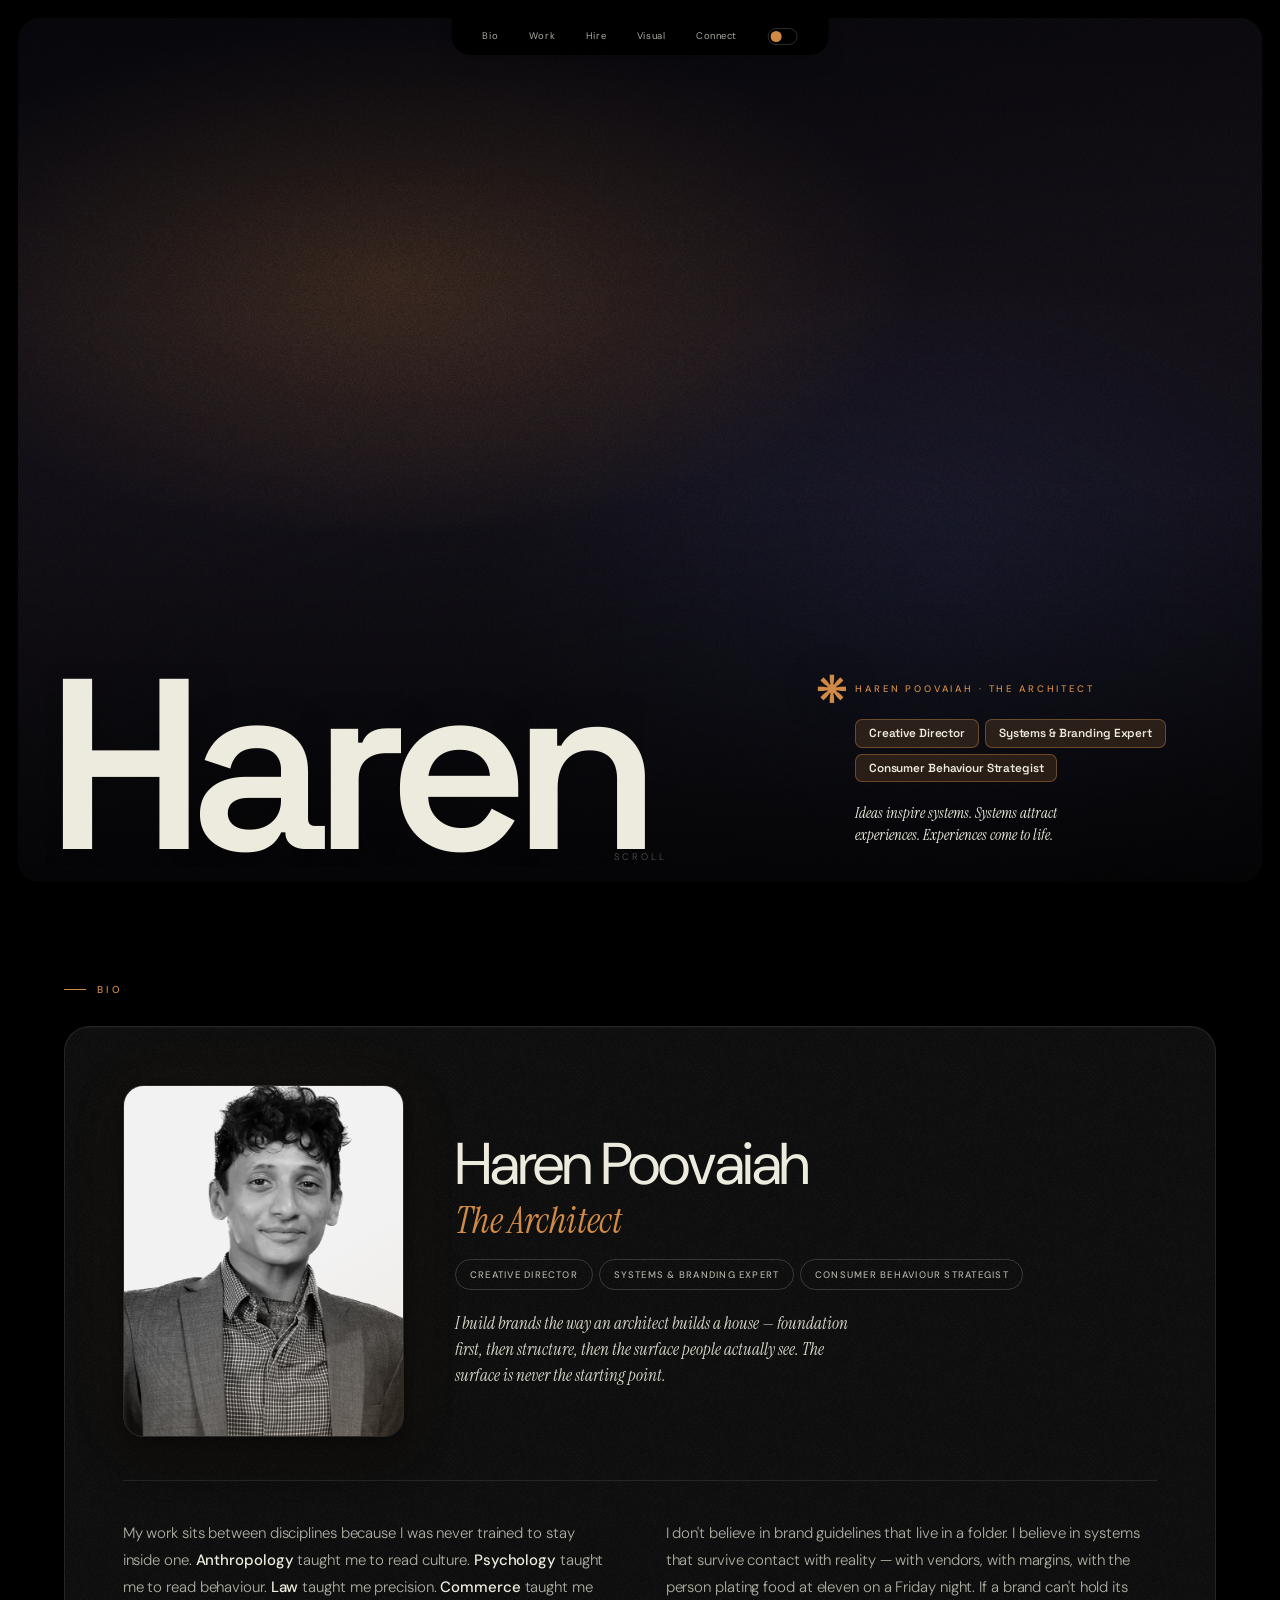
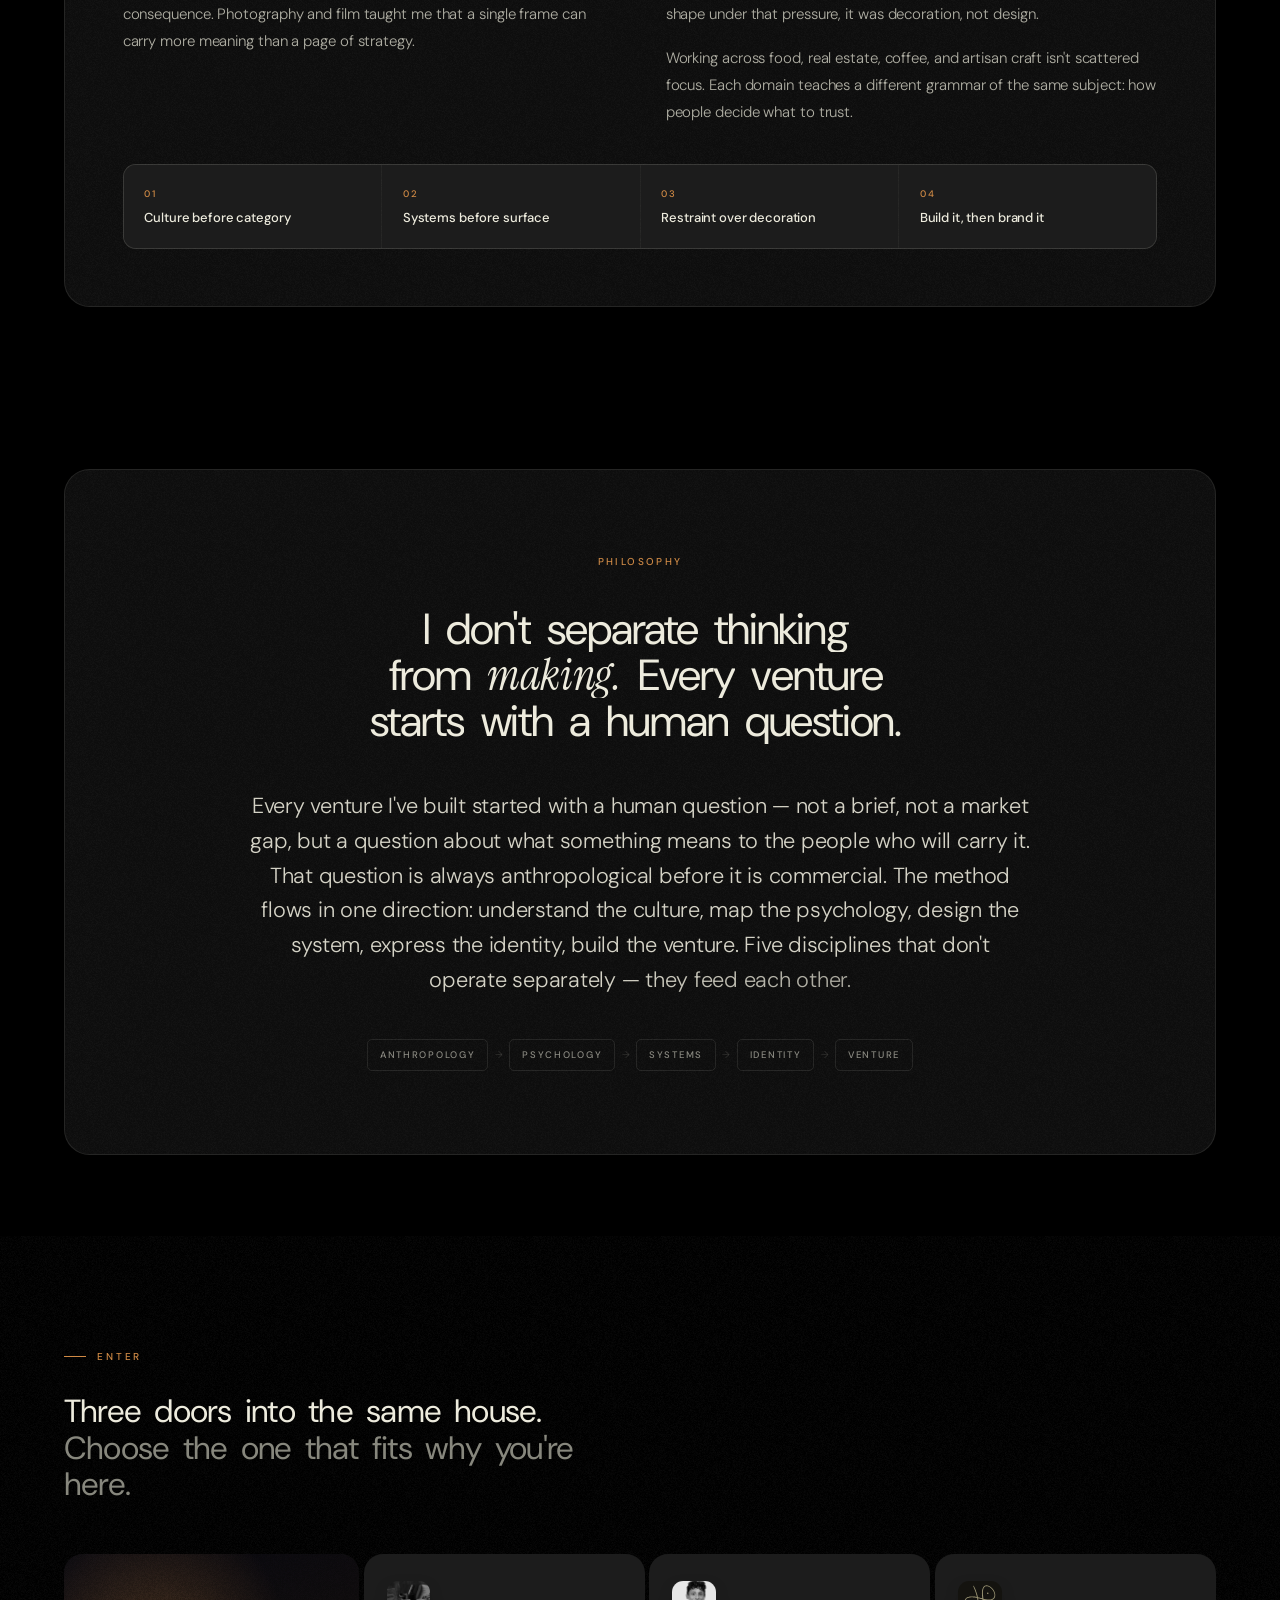
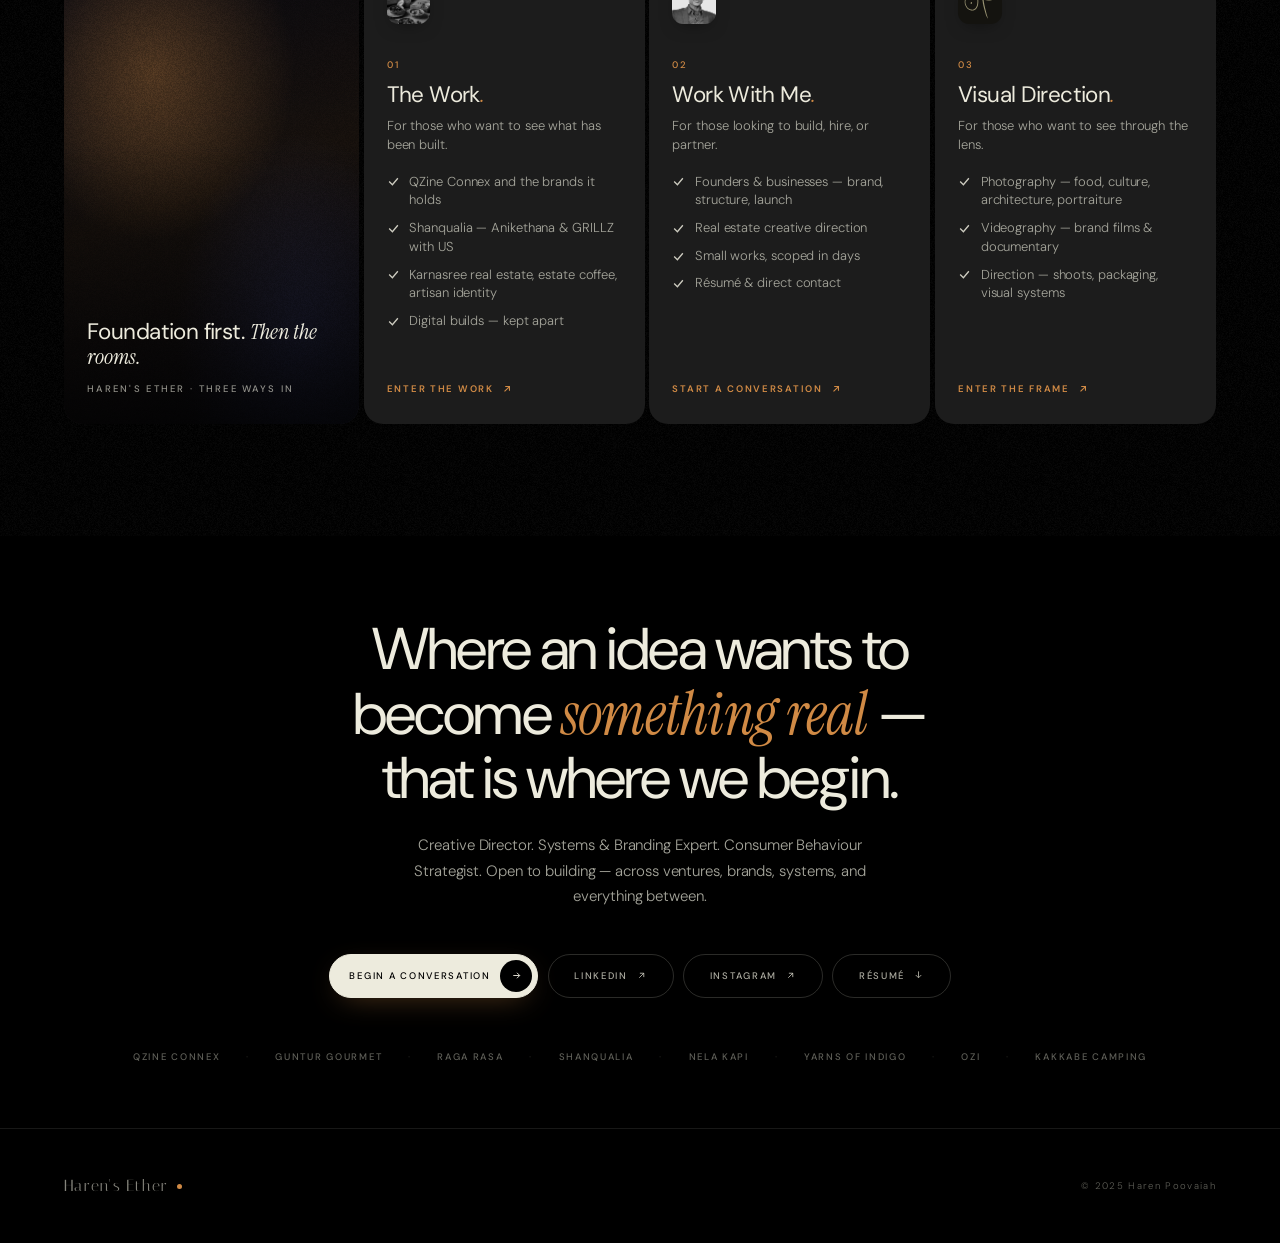
==== index.html @ d10d5762 "Digital Builds: real first-screen captures as card thumbnails; 3-column layout Thumbnails for Da Mod" ====
<!DOCTYPE html>
<html lang="en" data-theme="dark">
<head>
<meta charset="UTF-8">
<meta name="viewport" content="width=device-width,initial-scale=1,viewport-fit=cover">
<meta name="theme-color" content="#000000">
<meta name="apple-mobile-web-app-capable" content="yes">
<meta name="apple-mobile-web-app-status-bar-style" content="black-translucent">
<title>Haren Poovaiah — The Architect</title>
<link rel="icon" type="image/svg+xml" href="assets/img/dp-mark.svg">
<link rel="preconnect" href="https://fonts.googleapis.com">
<link rel="preconnect" href="https://fonts.gstatic.com" crossorigin>
<link href="https://fonts.googleapis.com/css2?family=DM+Sans:ital,opsz,wght@0,9..40,300..700;1,9..40,300..400&family=Instrument+Serif:ital@0;1&family=Space+Grotesk:wght@500..700&family=Syncopate:wght@700&family=Italiana&display=swap" rel="stylesheet">
<link rel="stylesheet" href="assets/css/style.min.css?v=14996111c2">

</head>
<body>
<svg width="0" height="0" style="position:absolute" aria-hidden="true"><symbol id="dp" viewBox="126 259 1684 1816"><path pathLength="1" fill-rule="evenodd" d="M1402 2052 C1401 2050 1399 2049 1397 2049 C1395 2048 1393 2046 1391 2045 C1390 2043 1387 2040 1385 2039 C1373 2027 1369 2022 1366 2016 C1364 2013 1362 2008 1360 2006 C1359 2004 1356 2000 1354 1998 C1353 1995 1350 1991 1348 1988 C1346 1986 1343 1982 1342 1979 C1341 1976 1338 1971 1336 1968 C1334 1964 1331 1959 1329 1955 C1328 1951 1325 1946 1323 1942 C1321 1938 1319 1933 1318 1931 C1317 1929 1315 1923 1313 1918 C1310 1914 1307 1907 1306 1902 C1304 1897 1301 1889 1299 1885 C1297 1880 1294 1872 1292 1867 C1291 1863 1289 1856 1287 1853 C1285 1851 1283 1844 1281 1837 C1280 1831 1278 1824 1276 1821 C1274 1817 1272 1811 1271 1807 C1270 1803 1268 1797 1267 1794 C1265 1791 1263 1783 1262 1777 C1259 1760 1254 1743 1251 1735 C1248 1728 1246 1721 1244 1711 C1243 1708 1242 1703 1240 1699 C1238 1696 1236 1687 1234 1678 C1231 1663 1230 1659 1225 1644 C1223 1640 1221 1633 1220 1630 C1219 1626 1217 1618 1215 1612 C1213 1607 1210 1598 1209 1592 C1208 1585 1206 1578 1204 1573 C1202 1569 1200 1563 1199 1559 C1198 1555 1197 1550 1197 1547 C1196 1544 1194 1538 1192 1533 C1190 1528 1188 1520 1187 1516 C1184 1498 1181 1486 1177 1473 C1175 1468 1173 1458 1172 1452 C1170 1438 1169 1437 1167 1433 C1166 1431 1164 1423 1161 1411 C1160 1400 1157 1387 1155 1382 C1152 1371 1150 1365 1149 1355 C1149 1346 1145 1325 1142 1314 C1140 1309 1138 1300 1137 1295 C1134 1275 1133 1267 1130 1260 C1127 1250 1125 1238 1124 1221 C1123 1215 1122 1205 1120 1200 C1118 1189 1116 1177 1114 1158 C1112 1139 1110 1125 1108 1116 C1105 1103 1104 1100 1104 1089 C1103 1083 1102 1070 1101 1058 C1098 1029 1097 1027 1080 1022 C1076 1021 1071 1020 1069 1019 C1059 1015 1048 1012 1028 1009 C1023 1008 1016 1006 1013 1004 C1007 1002 996 999 983 997 C978 996 973 995 969 992 C964 990 960 989 950 987 C942 986 935 984 929 981 C924 979 916 977 909 976 C903 975 895 973 893 973 C886 971 877 973 874 978 C872 981 872 984 874 998 C876 1013 878 1037 877 1045 C877 1048 878 1061 878 1073 C880 1089 880 1102 880 1126 C878 1214 876 1251 871 1272 C869 1277 868 1284 868 1288 C865 1313 864 1320 860 1330 C858 1335 856 1344 855 1350 C854 1360 852 1366 847 1379 C846 1382 844 1388 843 1393 C841 1401 840 1404 835 1412 C833 1414 831 1419 831 1424 C829 1428 827 1434 824 1439 C822 1443 820 1448 819 1449 C818 1453 816 1457 813 1461 C811 1464 808 1468 807 1472 C805 1476 803 1480 801 1481 C800 1482 798 1486 796 1489 C795 1492 791 1497 788 1500 C785 1504 782 1508 781 1510 C780 1512 778 1515 776 1518 C774 1520 772 1522 772 1523 C772 1524 762 1535 757 1540 C755 1541 752 1544 750 1546 C742 1556 733 1563 728 1566 C726 1568 722 1571 721 1572 C720 1574 717 1576 715 1577 C712 1578 708 1581 706 1583 C703 1585 698 1588 694 1590 C691 1592 687 1594 685 1596 C683 1597 679 1600 674 1601 C670 1603 664 1606 661 1608 C657 1610 652 1612 644 1614 C637 1616 630 1618 626 1620 C617 1625 603 1626 568 1627 C527 1627 499 1625 488 1620 C483 1617 477 1616 471 1614 C465 1614 458 1612 454 1611 C436 1605 416 1597 412 1595 C410 1593 405 1591 400 1589 C395 1588 389 1585 387 1583 C385 1582 380 1579 376 1577 C372 1575 368 1573 366 1572 C365 1570 362 1568 359 1567 C357 1566 352 1563 349 1560 C346 1557 342 1554 339 1552 C336 1551 332 1548 330 1547 C328 1545 325 1543 324 1542 C321 1540 312 1532 307 1527 C305 1525 299 1520 295 1515 C274 1495 260 1480 257 1474 C256 1472 254 1468 252 1466 C251 1465 248 1461 246 1458 C244 1456 241 1451 238 1448 C236 1446 233 1442 232 1440 C231 1437 229 1434 227 1432 C225 1430 223 1425 221 1421 C220 1417 217 1412 215 1410 C214 1408 211 1404 209 1400 C205 1391 205 1390 202 1386 C201 1384 198 1379 196 1374 C194 1369 192 1363 190 1360 C188 1358 186 1352 185 1347 C183 1342 181 1337 179 1334 C177 1329 176 1328 172 1314 C171 1309 169 1302 168 1300 C165 1294 159 1270 157 1256 C156 1250 155 1243 154 1242 C151 1233 149 1219 148 1189 C147 1172 146 1156 146 1155 C145 1154 146 1149 146 1144 C147 1140 147 1129 148 1119 C149 1105 150 1100 152 1090 C154 1084 156 1077 157 1074 C157 1069 165 1048 168 1041 C170 1038 171 1036 171 1035 C171 1032 177 1020 180 1016 C181 1014 184 1011 184 1009 C188 1001 205 979 217 969 C219 967 222 963 223 962 C224 960 226 958 227 957 C229 957 232 954 236 951 C239 949 244 945 247 943 C250 941 254 938 256 936 C259 934 264 932 268 930 C272 929 277 926 280 925 C282 923 288 920 291 918 C295 917 300 914 303 913 C305 911 312 908 317 907 C323 905 331 903 336 901 C342 898 349 896 360 895 C379 892 384 891 394 887 C404 884 416 882 436 881 C462 879 474 878 482 876 C495 872 512 872 556 872 C594 873 599 873 606 875 C614 877 626 878 653 880 C684 882 704 884 722 888 C736 892 776 897 786 897 C802 898 804 887 794 855 C792 846 789 833 786 820 C785 814 783 807 780 801 C778 795 776 789 775 784 C774 773 772 767 769 763 C767 760 764 752 764 748 C764 743 762 735 758 727 C756 722 753 713 751 702 C748 690 746 683 743 677 C741 672 739 668 739 667 C739 663 736 654 733 650 C731 647 729 643 728 636 C727 631 725 625 724 622 C721 615 719 610 715 598 C714 593 711 584 709 578 C706 572 704 565 703 562 C702 559 702 554 701 551 C700 548 699 543 697 541 C696 539 693 534 692 529 C690 524 688 518 686 516 C683 511 682 508 679 500 C679 496 676 490 674 486 C671 481 668 473 667 468 C665 464 663 457 661 455 C659 452 657 446 655 440 C653 434 650 427 649 424 C647 420 645 414 644 410 C643 405 641 400 639 397 C635 391 635 390 630 376 C628 369 625 360 623 355 C622 350 619 342 618 337 C617 331 614 324 612 320 C611 316 609 311 609 309 C609 302 616 294 621 294 C625 294 635 303 639 310 C640 312 642 316 644 317 C645 319 647 323 649 329 C650 334 652 340 654 343 C655 345 657 349 658 351 C659 353 661 357 662 360 C663 363 666 369 668 372 C670 375 673 381 674 384 C674 387 677 393 680 396 C682 400 684 405 685 406 C688 414 690 418 692 422 C694 425 696 431 698 436 C699 441 702 447 704 450 C706 453 709 457 710 460 C710 462 713 469 716 474 C718 478 721 486 722 490 C723 493 726 500 728 504 C730 507 733 514 735 519 C736 524 739 530 741 533 C742 536 744 541 745 544 C747 553 749 560 753 567 C754 571 756 575 757 576 C758 582 763 599 765 602 C766 604 768 610 769 615 C771 620 774 628 776 632 C778 637 781 644 782 650 C784 660 785 664 788 668 C789 669 791 677 794 684 C796 692 799 703 801 708 C803 714 807 723 808 729 C810 735 812 743 814 746 C816 749 818 756 819 762 C820 768 823 776 825 780 C827 785 829 792 830 798 C832 809 836 822 837 824 C838 825 843 843 845 855 C845 861 847 870 849 874 C851 879 853 887 853 891 C858 911 860 914 873 918 C876 919 883 921 888 922 C892 923 899 925 903 927 C908 928 919 930 928 932 C938 934 947 936 953 938 C958 940 967 943 973 944 C979 945 988 947 992 949 C996 950 1005 953 1012 955 C1019 956 1027 958 1030 960 C1036 962 1065 970 1074 971 C1080 971 1081 971 1083 969 C1089 965 1089 962 1088 943 C1087 934 1087 920 1086 911 C1085 903 1084 889 1082 880 C1079 862 1077 840 1077 784 C1076 764 1075 738 1075 726 C1074 708 1074 697 1075 676 C1076 661 1077 633 1077 613 C1078 572 1079 564 1083 551 C1085 545 1087 537 1087 529 C1090 511 1091 505 1094 498 C1097 491 1098 488 1101 473 C1102 466 1104 460 1107 455 C1109 450 1112 443 1113 438 C1115 434 1117 429 1119 427 C1120 425 1123 419 1125 414 C1126 409 1129 404 1131 402 C1132 400 1135 396 1136 394 C1137 392 1140 387 1142 384 C1145 380 1148 375 1150 371 C1152 368 1154 364 1156 363 C1157 362 1159 360 1160 358 C1162 355 1185 330 1195 322 C1197 320 1201 317 1204 316 C1206 316 1209 313 1212 311 C1214 309 1219 307 1223 305 C1226 303 1231 300 1234 298 C1236 296 1241 294 1245 293 C1249 292 1255 290 1258 288 C1266 285 1274 283 1295 281 C1317 278 1326 277 1336 279 C1340 280 1347 281 1353 282 C1359 282 1367 283 1371 284 C1375 285 1382 286 1387 288 C1391 290 1398 292 1403 293 C1413 295 1416 296 1421 299 C1423 301 1428 303 1433 304 C1438 305 1444 308 1447 310 C1450 312 1457 315 1461 316 C1466 318 1472 320 1474 322 C1476 324 1482 327 1485 329 C1489 330 1493 333 1494 334 C1495 335 1500 338 1504 340 C1508 342 1513 346 1516 348 C1518 349 1521 352 1523 352 C1525 353 1528 356 1530 358 C1533 360 1537 363 1540 365 C1544 367 1548 370 1550 372 C1553 374 1557 378 1560 380 C1573 390 1577 393 1579 396 C1580 397 1582 399 1583 400 C1589 403 1623 434 1628 442 C1629 444 1632 447 1634 448 C1635 449 1638 452 1639 454 C1640 456 1643 459 1645 461 C1647 462 1649 465 1650 466 C1651 468 1653 472 1656 474 C1658 477 1661 481 1663 485 C1664 488 1667 492 1669 493 C1670 494 1673 498 1676 502 C1678 506 1681 509 1681 509 C1682 510 1684 512 1685 514 C1686 517 1689 521 1691 523 C1693 526 1697 532 1699 536 C1702 540 1705 544 1705 545 C1706 545 1708 549 1711 555 C1713 560 1716 566 1718 568 C1719 570 1722 574 1722 576 C1723 578 1726 583 1728 586 C1730 590 1733 595 1734 599 C1735 603 1738 609 1740 612 C1745 623 1756 649 1759 658 C1760 663 1763 671 1765 676 C1767 680 1769 685 1769 686 C1769 690 1773 707 1776 713 C1779 720 1780 725 1782 740 C1783 744 1784 753 1785 758 C1786 764 1787 771 1787 774 C1787 776 1788 784 1789 790 C1790 801 1790 804 1789 814 C1788 820 1787 832 1787 840 C1785 858 1780 883 1777 890 C1774 895 1769 909 1769 911 C1769 912 1767 916 1765 920 C1762 924 1759 930 1759 933 C1758 935 1755 940 1754 943 C1752 945 1748 950 1747 954 C1745 958 1742 962 1741 963 C1739 964 1737 967 1736 969 C1732 976 1706 1005 1698 1012 C1694 1014 1690 1018 1689 1019 C1687 1020 1685 1022 1684 1023 C1682 1023 1679 1026 1676 1028 C1674 1030 1670 1033 1668 1034 C1665 1035 1661 1038 1658 1040 C1656 1043 1651 1046 1647 1047 C1644 1048 1640 1050 1638 1052 C1632 1055 1625 1058 1620 1060 C1617 1061 1612 1063 1608 1065 C1604 1067 1599 1069 1592 1070 C1586 1071 1580 1073 1578 1074 C1570 1077 1559 1080 1550 1081 C1545 1082 1536 1083 1530 1084 C1525 1084 1515 1085 1508 1086 C1502 1087 1493 1087 1490 1088 C1476 1090 1439 1091 1425 1089 C1417 1089 1405 1088 1398 1087 C1391 1086 1378 1085 1370 1084 C1361 1083 1347 1081 1338 1081 C1320 1079 1315 1078 1307 1075 C1304 1074 1293 1072 1282 1070 C1270 1069 1260 1067 1258 1066 C1253 1063 1241 1060 1226 1059 C1219 1058 1210 1056 1206 1055 C1203 1053 1198 1052 1196 1052 C1194 1051 1189 1050 1184 1049 C1176 1047 1176 1047 1172 1049 C1164 1053 1162 1060 1165 1078 C1168 1099 1171 1119 1171 1124 C1171 1126 1173 1135 1175 1144 C1179 1159 1179 1162 1180 1178 C1181 1201 1181 1203 1186 1226 C1188 1231 1190 1242 1192 1251 C1193 1260 1196 1272 1197 1278 C1199 1285 1202 1300 1204 1312 C1207 1331 1209 1341 1213 1350 C1213 1352 1215 1360 1216 1367 C1217 1375 1220 1387 1222 1394 C1224 1402 1227 1415 1228 1423 C1230 1438 1231 1441 1236 1459 C1237 1465 1240 1474 1240 1480 C1243 1496 1245 1504 1248 1510 C1249 1513 1251 1522 1252 1530 C1254 1537 1256 1547 1258 1552 C1259 1556 1262 1565 1263 1572 C1264 1579 1267 1589 1268 1594 C1270 1598 1273 1609 1274 1616 C1276 1624 1278 1634 1279 1638 C1279 1643 1281 1650 1283 1654 C1287 1663 1288 1667 1290 1678 C1290 1683 1292 1690 1295 1695 C1297 1700 1299 1708 1300 1715 C1301 1721 1302 1727 1303 1728 C1307 1736 1313 1762 1315 1780 C1316 1791 1317 1796 1320 1802 C1323 1806 1324 1810 1326 1821 C1327 1827 1329 1833 1330 1835 C1333 1842 1335 1846 1337 1859 C1338 1866 1340 1873 1342 1878 C1344 1882 1347 1889 1347 1894 C1348 1899 1350 1905 1351 1908 C1356 1919 1360 1933 1362 1944 C1364 1953 1365 1957 1368 1962 C1371 1967 1372 1971 1373 1975 C1374 1984 1376 1989 1380 1992 C1381 1994 1383 1998 1384 2003 C1386 2008 1389 2016 1392 2022 C1395 2028 1398 2034 1399 2036 C1399 2037 1401 2040 1403 2043 C1406 2047 1408 2054 1405 2055 C1405 2055 1403 2054 1402 2052 Z M589 1578 C593 1577 598 1576 600 1575 C603 1574 609 1572 612 1571 C623 1569 629 1567 634 1564 C636 1562 641 1560 645 1558 C648 1557 653 1554 656 1552 C659 1550 663 1548 666 1547 C672 1545 677 1542 679 1540 C679 1538 682 1536 685 1535 C687 1534 691 1531 694 1529 C696 1526 702 1521 706 1517 C722 1503 724 1502 728 1497 C730 1494 733 1489 735 1487 C746 1475 748 1472 750 1467 C752 1464 754 1460 756 1458 C759 1455 762 1451 763 1447 C765 1443 768 1439 769 1437 C771 1436 773 1432 774 1428 C777 1420 779 1415 780 1415 C782 1415 785 1408 788 1399 C789 1394 792 1386 795 1381 C798 1376 799 1371 801 1365 C801 1360 803 1353 805 1349 C809 1340 810 1336 811 1324 C812 1318 814 1309 816 1304 C818 1299 819 1292 820 1288 C820 1283 821 1276 822 1272 C822 1267 824 1257 825 1250 C826 1243 827 1232 827 1226 C828 1220 829 1212 829 1208 C832 1197 832 1182 832 1124 C832 1069 831 1057 829 1045 C828 1041 827 1033 827 1028 C827 1023 826 1015 825 1009 C824 1004 822 993 821 984 C820 971 819 969 817 964 C812 955 808 952 796 950 C791 950 783 948 779 946 C770 944 762 942 736 938 C726 936 710 934 702 932 C678 927 655 925 612 924 C599 924 581 922 574 921 C558 919 517 919 510 921 C507 922 480 924 442 926 C424 927 406 930 382 936 C375 938 366 940 362 941 C358 941 352 943 349 945 C345 947 338 949 333 951 C328 952 319 955 314 957 C310 960 304 962 303 962 C300 963 291 968 289 970 C288 971 284 973 280 974 C276 976 271 979 269 981 C266 983 263 986 261 987 C257 989 249 997 244 1002 C235 1012 229 1019 227 1022 C227 1024 224 1028 222 1032 C219 1035 216 1040 215 1043 C214 1049 211 1053 208 1058 C207 1059 205 1065 203 1071 C202 1076 199 1084 197 1089 C190 1104 188 1141 190 1188 C192 1226 193 1235 197 1245 C199 1250 201 1258 202 1264 C203 1271 206 1280 208 1286 C212 1298 216 1311 216 1313 C216 1316 220 1327 222 1330 C224 1332 226 1338 228 1343 C230 1348 232 1354 234 1356 C235 1359 238 1363 239 1367 C241 1371 243 1375 245 1377 C247 1379 250 1385 252 1390 C254 1395 256 1400 257 1401 C259 1402 261 1406 263 1409 C265 1412 268 1416 270 1419 C272 1422 275 1426 276 1429 C278 1431 280 1435 282 1436 C284 1438 286 1441 288 1444 C293 1452 318 1479 331 1491 C337 1496 344 1502 346 1504 C348 1506 353 1510 356 1511 C364 1516 377 1524 381 1528 C384 1530 388 1532 391 1533 C393 1535 398 1537 401 1539 C406 1543 408 1544 418 1547 C422 1548 428 1550 430 1552 C436 1556 439 1557 448 1559 C452 1560 458 1562 462 1564 C471 1568 473 1569 487 1571 C494 1572 503 1574 507 1576 C513 1578 515 1578 535 1579 C563 1580 581 1579 589 1578 Z M494 1264 C482 1261 475 1255 469 1244 C464 1233 464 1227 471 1214 C473 1208 477 1202 479 1201 C480 1199 484 1195 487 1193 C491 1189 492 1186 494 1182 C496 1174 499 1173 510 1173 C521 1172 526 1175 527 1180 C529 1188 530 1190 534 1193 C539 1196 541 1200 543 1208 C549 1235 544 1256 529 1263 C523 1265 502 1265 494 1264 Z M1510 1040 C1522 1038 1548 1033 1552 1031 C1555 1031 1562 1029 1568 1027 C1575 1026 1581 1024 1584 1022 C1587 1020 1594 1017 1600 1016 C1605 1014 1613 1010 1616 1008 C1620 1006 1624 1004 1625 1004 C1626 1003 1630 1001 1633 999 C1636 997 1641 993 1644 991 C1647 989 1651 986 1653 985 C1654 983 1658 981 1661 979 C1664 978 1666 976 1666 976 C1666 975 1671 970 1677 963 C1684 957 1690 950 1691 948 C1693 946 1695 943 1696 942 C1698 940 1700 938 1701 935 C1703 933 1705 930 1707 928 C1712 923 1713 920 1716 912 C1717 909 1720 904 1722 901 C1724 898 1727 893 1727 890 C1728 887 1730 884 1730 884 C1730 883 1732 879 1734 875 C1742 856 1746 817 1744 785 C1741 746 1739 732 1731 708 C1730 702 1727 693 1725 688 C1724 683 1722 677 1721 674 C1719 670 1715 659 1714 652 C1713 651 1711 647 1709 644 C1707 640 1705 635 1704 632 C1703 629 1701 624 1699 621 C1697 618 1694 613 1693 609 C1692 605 1689 599 1686 596 C1684 592 1681 586 1680 583 C1679 580 1677 576 1676 575 C1672 571 1669 567 1667 560 C1666 557 1664 553 1662 552 C1660 550 1658 546 1656 542 C1654 539 1651 534 1649 531 C1646 528 1643 524 1642 522 C1641 520 1639 517 1637 516 C1635 514 1633 511 1632 509 C1630 504 1614 484 1602 472 C1597 467 1589 459 1584 454 C1579 449 1572 442 1568 438 C1564 434 1559 429 1556 427 C1554 424 1550 422 1549 421 C1547 420 1543 416 1540 413 C1537 411 1532 407 1530 406 C1528 405 1525 403 1524 401 C1522 399 1519 397 1517 396 C1515 395 1511 392 1509 391 C1507 389 1503 386 1499 384 C1495 381 1491 378 1488 376 C1486 375 1483 373 1481 372 C1479 371 1475 369 1471 366 C1468 363 1462 360 1459 359 C1456 358 1451 356 1449 354 C1444 350 1441 349 1434 347 C1431 346 1426 343 1423 342 C1419 340 1415 338 1413 337 C1410 337 1404 335 1399 333 C1393 331 1382 327 1374 325 C1360 321 1358 321 1338 320 C1322 319 1313 319 1300 320 C1284 321 1281 322 1267 328 C1246 337 1243 339 1240 341 C1239 343 1236 345 1234 346 C1232 347 1228 350 1226 352 C1223 355 1218 359 1215 361 C1209 366 1195 381 1191 388 C1190 390 1187 394 1186 396 C1184 398 1181 402 1180 406 C1178 410 1175 416 1173 419 C1171 422 1169 426 1169 426 C1169 427 1167 432 1164 438 C1161 443 1157 453 1155 460 C1153 466 1151 474 1149 477 C1146 484 1145 488 1143 503 C1142 509 1140 520 1138 526 C1136 533 1134 542 1134 546 C1132 562 1131 575 1129 584 C1126 602 1126 608 1126 672 C1126 738 1126 747 1129 768 C1131 782 1134 814 1135 838 C1136 856 1137 862 1139 875 C1141 883 1143 898 1144 922 C1146 965 1151 985 1160 992 C1166 996 1185 1002 1208 1006 C1213 1007 1221 1009 1224 1010 C1233 1014 1237 1015 1252 1017 C1259 1017 1267 1019 1269 1019 C1278 1022 1285 1024 1297 1026 C1304 1027 1317 1030 1326 1031 C1358 1038 1379 1040 1406 1041 C1440 1042 1500 1041 1510 1040 Z M1374 745 C1362 744 1350 730 1347 713 C1346 706 1347 697 1351 692 C1352 690 1353 687 1354 685 C1355 682 1357 680 1360 677 C1362 675 1366 672 1367 671 C1371 667 1384 665 1396 667 C1404 668 1405 668 1410 674 C1419 682 1419 681 1421 690 C1422 696 1422 700 1422 707 C1421 724 1419 728 1410 736 C1400 744 1389 747 1374 745 Z"/></symbol></svg>
<div class="cdot" id="cd"></div><div class="cring" id="cr"></div>

<div class="mob" id="mob">
  <button class="mob-x" onclick="mobT(0)">&#10005;</button>
  <a href="#bio" onclick="mobT(0)">Bio</a>
  <a href="#philosophy" onclick="mobT(0)">Philosophy</a>
  <a href="#/work" onclick="mobT(0)">The Work</a>
  <a href="#/hire" onclick="mobT(0)">Work With Me</a>
  <a href="#/visual" onclick="mobT(0)">Visual Direction</a>
  <a href="#connect" onclick="mobT(0)">Connect</a>
</div>

<section id="hero">
  <div class="hero-frame">
    <div class="hero-fallback"></div>
    <video class="hero-video" id="heroVid" autoplay loop muted playsinline preload="auto"></video>
    <div class="noise-overlay"></div>
    <div class="hero-grad"></div>
    <nav class="navpill">
      <a href="#bio">Bio</a>
      <a href="#/work">Work</a>
      <a href="#/hire">Hire</a>
      <a href="#/visual">Visual</a>
      <a href="#connect">Connect</a>
      <button class="themebtn" onclick="thmT()" aria-label="Theme"></button>
      <button class="burger" onclick="mobT(1)" aria-label="Menu"><span></span><span></span><span></span></button>
    </nav>
    <div class="hero-content">
      <div class="hero-head-wrap">
        <h1 class="hero-head" id="heroHead" data-pu>Haren<span class="hero-star">&#42;</span></h1>
      </div>
      <div class="hero-side">
        <p class="hero-eyebrow" data-fade>Haren Poovaiah &#183; The Architect</p>
        <div class="hero-roles" data-fade>
          <span class="hero-role">Creative Director</span>
          <span class="hero-role">Systems &amp; Branding Expert</span>
          <span class="hero-role">Consumer Behaviour Strategist</span>
        </div>
        <p class="hero-quote" data-fade>Ideas inspire systems. Systems attract experiences. Experiences come to life.</p>
      </div>
    </div>
    <div class="hero-scroll">Scroll</div>
  </div>
</section>

<!-- ══ BIO ══ -->
<section id="bio">
  <div class="wrap">
    <p class="slabel rv">Bio</p>
    <div class="bio-card rv d1">
      <div class="bg-noise"></div>
      <div class="bio-grid">
        <div class="portrait" role="img" aria-label="Haren Poovaiah"><div class="img-portrait"></div></div>
        <h2 class="bio-name">Haren Poovaiah<span class="em">The Architect</span></h2>
        <div class="bio-intro">
          <div class="bio-roles">
            <span class="rpill">Creative Director</span>
            <span class="rpill">Systems &amp; Branding Expert</span>
            <span class="rpill">Consumer Behaviour Strategist</span>
          </div>
          <p class="lead">I build brands the way an architect builds a house &#8212; foundation first, then structure, then the surface people actually see. The surface is never the starting point.</p>
        </div>
        <div class="bio-body">
            <p>My work sits between disciplines because I was never trained to stay inside one. <strong>Anthropology</strong> taught me to read culture. <strong>Psychology</strong> taught me to read behaviour. <strong>Law</strong> taught me precision. <strong>Commerce</strong> taught me consequence. Photography and film taught me that a single frame can carry more meaning than a page of strategy.</p>
            <p>I don't believe in brand guidelines that live in a folder. I believe in systems that survive contact with reality &#8212; with vendors, with margins, with the person plating food at eleven on a Friday night. If a brand can't hold its shape under that pressure, it was decoration, not design.</p>
            <p>Working across food, real estate, coffee, and artisan craft isn't scattered focus. Each domain teaches a different grammar of the same subject: how people decide what to trust.</p>
        </div>
        <div class="principles">
            <div class="pr"><div class="pr-n">01</div><div class="pr-t">Culture before category</div></div>
            <div class="pr"><div class="pr-n">02</div><div class="pr-t">Systems before surface</div></div>
            <div class="pr"><div class="pr-n">03</div><div class="pr-t">Restraint over decoration</div></div>
            <div class="pr"><div class="pr-n">04</div><div class="pr-t">Build it, then brand it</div></div>
          </div>
      </div>
    </div>
  </div>
</section>

<!-- ══ PHILOSOPHY ══ -->
<section id="philosophy">
  <div class="wrap">
    <div class="about-card rv">
      <div class="bg-noise"></div>
      <p class="about-lbl">Philosophy</p>
      <h2 class="about-head pu" data-pu-multi>
        <span data-seg>I don't separate thinking from</span>
        <span data-seg class="seg-serif">making.</span>
        <span data-seg>Every venture starts with a human question.</span>
      </h2>
      <p class="about-body chars" data-chars>Every venture I've built started with a human question &#8212; not a brief, not a market gap, but a question about what something means to the people who will carry it. That question is always anthropological before it is commercial. The method flows in one direction: understand the culture, map the psychology, design the system, express the identity, build the venture. Five disciplines that don't operate separately &#8212; they feed each other.</p>
      <div class="chain"><b>Anthropology</b><i>&#8594;</i><b>Psychology</b><i>&#8594;</i><b>Systems</b><i>&#8594;</i><b>Identity</b><i>&#8594;</i><b>Venture</b></div>
    </div>
  </div>
</section>

<!-- ══ PATHS — three doors ══ -->
<section id="paths">
  <div class="bg-noise"></div>
  <div class="wrap">
    <p class="slabel rv">Enter</p>
    <h2 class="paths-head pu" data-pu-multi>
      <span data-seg class="l1">Three doors into the same house.</span>
      <span data-seg class="l2">Choose the one that fits why you're here.</span>
    </h2>
    <div class="doors" data-stagger>

      <div class="door vid st">
        <div class="door-fb"></div>
        <video id="doorVid" autoplay loop muted playsinline preload="metadata"></video>
        <div class="noise-overlay"></div>
        <div class="door-vtxt">
          <p>Foundation first. <span class="serif">Then the rooms.</span></p>
          <small>Haren's Ether &#183; Three ways in</small>
        </div>
      </div>

      <a class="door st" href="#/work">
        <span class="door-icon"><span class="img-gg"></span></span>
        <p class="door-num">01</p>
        <h3 class="door-title">The Work<span class="serif">.</span></h3>
        <p class="door-for">For those who want to see what has been built.</p>
        <ul class="ticks">
          <li><svg viewBox="0 0 24 24"><path d="M4 12l6 6L20 6"/></svg>QZine Connex and the brands it holds</li>
          <li><svg viewBox="0 0 24 24"><path d="M4 12l6 6L20 6"/></svg>Shanqualia &#8212; Anikethana &amp; GRILLZ with US</li>
          <li><svg viewBox="0 0 24 24"><path d="M4 12l6 6L20 6"/></svg>Karnasree real estate, estate coffee, artisan identity</li>
          <li><svg viewBox="0 0 24 24"><path d="M4 12l6 6L20 6"/></svg>Digital builds &#8212; kept apart</li>
        </ul>
        <span class="door-go">Enter the work <svg viewBox="0 0 24 24"><path d="M5 12h14M13 6l6 6-6 6"/></svg></span>
      </a>

      <a class="door st" href="#/hire">
        <span class="door-icon"><span class="img-portrait"></span></span>
        <p class="door-num">02</p>
        <h3 class="door-title">Work With Me<span class="serif">.</span></h3>
        <p class="door-for">For those looking to build, hire, or partner.</p>
        <ul class="ticks"><li><svg viewBox="0 0 24 24"><path d="M4 12l6 6L20 6"/></svg>Founders &amp; businesses &#8212; brand, structure, launch</li><li><svg viewBox="0 0 24 24"><path d="M4 12l6 6L20 6"/></svg>Real estate creative direction</li><li><svg viewBox="0 0 24 24"><path d="M4 12l6 6L20 6"/></svg>Small works, scoped in days</li><li><svg viewBox="0 0 24 24"><path d="M4 12l6 6L20 6"/></svg>R&#233;sum&#233; &amp; direct contact</li></ul>
        <span class="door-go">Start a conversation <svg viewBox="0 0 24 24"><path d="M5 12h14M13 6l6 6-6 6"/></svg></span>
      </a>

      <a class="door st" href="#/visual">
        <span class="door-icon dp"><svg viewBox="0 0 1684 1816" aria-label="DP — Design Poovaiah"><use href="#dp"/></svg></span>
        <p class="door-num">03</p>
        <h3 class="door-title">Visual Direction<span class="serif">.</span></h3>
        <p class="door-for">For those who want to see through the lens.</p>
        <ul class="ticks">
          <li><svg viewBox="0 0 24 24"><path d="M4 12l6 6L20 6"/></svg>Photography &#8212; food, culture, architecture, portraiture</li>
          <li><svg viewBox="0 0 24 24"><path d="M4 12l6 6L20 6"/></svg>Videography &#8212; brand films &amp; documentary</li>
          <li><svg viewBox="0 0 24 24"><path d="M4 12l6 6L20 6"/></svg>Direction &#8212; shoots, packaging, visual systems</li>
        </ul>
        <span class="door-go">Enter the frame <svg viewBox="0 0 24 24"><path d="M5 12h14M13 6l6 6-6 6"/></svg></span>
      </a>

    </div>
  </div>
</section>

<!-- ══════ CONNECT ══════ -->
<section id="connect">
  <div class="wrap">
    <h2 class="con-head rv">Where an idea wants to become <span class="em">something real</span> &#8212; that is where we begin.</h2>
    <p class="con-sub rv d1">Creative Director. Systems &amp; Branding Expert. Consumer Behaviour Strategist. Open to building &#8212; across ventures, brands, systems, and everything between.</p>
    <div class="con-links rv d2">
      <span class="cta-wrap"><a href="mailto:harenpoovaiah@yahoo.co.in" class="clink primary">
        Begin a conversation
        <span class="cta-circ"><svg viewBox="0 0 24 24"><path d="M5 12h14M13 6l6 6-6 6"/></svg></span>
      </a></span>
      <a href="https://linkedin.com/in/haren-p-3a6b25b4" target="_blank" rel="noopener" class="clink">LinkedIn <svg viewBox="0 0 24 24"><path d="M5 12h14M13 6l6 6-6 6"/></svg></a>
      <a href="https://www.instagram.com/haren.poovaiah?igsh=MTBvaTZ5YTdtZmEwaw%3D%3D&amp;utm_source=qr" target="_blank" rel="noopener" class="clink">Instagram <svg viewBox="0 0 24 24"><path d="M5 12h14M13 6l6 6-6 6"/></svg></a>
      <a href="resume/Haren_Poovaiah_Resume.pdf" download="Haren_Poovaiah_Resume.pdf" class="clink">Résumé <svg class="dl" viewBox="0 0 24 24"><path d="M12 3v13M6 11l6 6 6-6"/></svg></a>
    </div>
    <div class="vroll rv d3">
      <span>QZine Connex</span><span class="vsep">&#183;</span>
      <span>Guntur Gourmet</span><span class="vsep">&#183;</span>
      <span>Raga Rasa</span><span class="vsep">&#183;</span>
      <span>Shanqualia</span><span class="vsep">&#183;</span>
      <span>Nela Kapi</span><span class="vsep">&#183;</span>
      <span>Yarns of Indigo</span><span class="vsep">&#183;</span>
      <span>OZI</span><span class="vsep">&#183;</span>
      <span>Kakkabe Camping</span>
    </div>
  </div>
</section>

<footer>
  <a class="f-l ether-link" href="ether/" aria-label="Haren's Ether — enter">Haren's Ether</a>
  <div class="f-r">&#169; 2025 Haren Poovaiah</div>
</footer>


<!-- ══════ VIEW: WORK ══════ -->
<div class="view" id="v-work" data-view="work" role="dialog" aria-label="The Work">
  <div class="vbar">
    <a class="vback" href="#paths"><svg viewBox="0 0 24 24"><path d="M19 12H5M11 6l-6 6 6 6"/></svg><b>Haren</b> <span class="vback-t">Back</span></a>
    <nav class="vtabs"><a href="#/work" class="on">The Work</a><a href="#/hire">Work With Me</a><a href="#/visual">Visual Direction</a></nav>
    <div class="vbar-r"><button class="themebtn" onclick="thmT()" aria-label="Theme"></button></div>
  </div>
  <div class="vhero vh-work"><div class="vhero-frame">
    <div class="vhero-bg"></div><div class="noise-overlay"></div>
    <div class="vhero-c">
      <h1 class="vh-title" data-vpu>The Work</h1>
      <div class="vh-side"><p class="vh-eyebrow">01 &#183; What has been built</p><p class="vh-desc">Ventures built. Brands created. Practices given structure. Systems that scale without losing their soul.</p></div>
    </div>
  </div></div>
<!-- ══ WORK ══ -->
<section id="work">
  <div class="wrap">
    <p class="slabel rv">Ventures &#183; Brands &#183; Structures</p>
    <h2 class="sec-head rv d1">Ventures built. <span class="em">Brands created.</span> <span class="dim">Systems that scale without losing their soul.</span></h2>

    <div class="co rv d1">
      <div class="co-head">
        <div>
          <p class="co-badge">Company</p>
          <h3 class="co-name">QZine Connex Private Limited</h3>
          <p class="co-sub">Food &amp; Beverage Venture Building Company &#183; Founded</p>
          <div class="co-roles"><span class="pill">Co-Founder</span><span class="pill">Venture Architect</span><span class="pill">Creative Director</span></div>
        </div>
        <img src="assets/img/qzine-connex-logo.webp" alt="QZine Connex" class="co-logo" loading="lazy" decoding="async" width="159" height="240">
      </div>
      <div class="acc-list">

        <div class="acc" id="a-gg">
          <button class="acc-trigger" onclick="accT('a-gg',1)">
            <span class="tile">
              <span class="tile-inner img-gg"></span>
              <span class="tile-sheen"></span><span class="tile-label">Guntur Gourmet</span>
            </span>
            <span class="acc-meta">
              <span class="tag tag-made">Created</span>
              <span class="acc-title">Guntur Gourmet</span>
              <span class="acc-sub">Andhra Cuisine Brand &#183; Live</span>
            </span>
            <span class="plus">+</span>
          </button>
          <div class="acc-body"><div class="acc-inner">
            <div>
              <p class="acc-desc">Built a complete brand world around heat as cultural identity &#8212; the migration memory of those who carry the taste of Andhra across geographies. A brand that speaks to memory, not just the menu.</p>
              <ul class="chips"><li>Concept creation</li><li>Brand development</li><li>Positioning</li><li>Identity system</li><li>Launch strategy</li><li>Packaging system</li><li>SOP &amp; brand guidebook</li><li>Brand film</li></ul>
              <a href="https://www.gunturgourmet.com" target="_blank" rel="noopener" class="acc-link">Visit live brand <svg viewBox="0 0 24 24"><path d="M5 12h14M13 6l6 6-6 6"/></svg></a>
            </div>
            <div class="acc-img"><div class="img-gg"></div></div>
          </div></div>
        </div>

        <div class="acc" id="a-rr">
          <button class="acc-trigger" onclick="accT('a-rr',1)">
            <span class="tile">
              <span class="tile-inner gen t-yaka"></span>
              <span class="tile-sheen"></span><span class="tile-label">Raga Rasa</span>
            </span>
            <span class="acc-meta">
              <span class="tag tag-made">Created</span>
              <span class="acc-title">Raga Rasa</span>
              <span class="acc-sub">South Indian Cuisine Brand</span>
            </span>
            <span class="plus">+</span>
          </button>
          <div class="acc-body"><div class="acc-inner">
            <div>
              <p class="acc-desc">Mapped the nine rasas of Indian classical aesthetics onto culinary emotional spectrums &#8212; where each dish is a raga, each flavour a note. A synesthetic brand where music and food share the same neural memory.</p>
              <ul class="chips"><li>Concept creation</li><li>Naming</li><li>Brand development</li><li>Storytelling</li><li>Identity system</li></ul>
            </div>
          </div></div>
        </div>

        <div class="acc" id="a-abh">
          <button class="acc-trigger" onclick="accT('a-abh',1)">
            <span class="tile">
              <span class="tile-inner gen t-shivam"></span>
              <span class="tile-sheen"></span><span class="tile-label">ABH</span>
            </span>
            <span class="acc-meta">
              <span class="tag tag-mgd">Adopted &amp; Managed</span>
              <span class="acc-title">Anand Biryani House</span>
              <span class="acc-sub">Existing Brand &#183; Brought into QZine Ecosystem</span>
            </span>
            <span class="plus">+</span>
          </button>
          <div class="acc-body"><div class="acc-inner">
            <div>
              <p class="acc-desc">An existing brand adopted into the QZine ecosystem. Not a creation &#8212; a managed growth engagement. Consulted on brand alignment, operational structure, and growth direction within the QZine holding framework.</p>
              <ul class="chips"><li>Brand management</li><li>Operations alignment</li><li>Growth support</li></ul>
            </div>
          </div></div>
        </div>

      </div>
    </div>

    <div class="co rv d1">
      <div class="co-head">
        <div>
          <p class="co-badge">Company</p>
          <h3 class="co-name">Karnasree Developers &amp; Builders</h3>
          <p class="co-sub">Real Estate Development</p>
          <div class="co-roles"><span class="pill">Project Director</span></div>
        </div>
        <a href="https://www.karnasree.com" target="_blank" rel="noopener" class="acc-link co-site">karnasree.com <svg viewBox="0 0 24 24"><path d="M5 12h14M13 6l6 6-6 6"/></svg></a>
      </div>
      <div class="acc-list">

        <div class="acc" id="a-farm">
          <button class="acc-trigger" onclick="accT('a-farm',1)">
            <span class="tile">
              <span class="tile-inner gen t-farm"></span>
              <span class="tile-sheen"></span><span class="tile-label">Farm Meadows</span>
            </span>
            <span class="acc-meta">
              <span class="tag tag-made">Flagship Project</span>
              <span class="acc-title">Farm Meadows</span>
              <span class="acc-sub">Farmland Development &#183; Karnasree Farms</span>
            </span>
            <span class="plus">+</span>
          </button>
          <div class="acc-body"><div class="acc-inner">
            <div>
              <p class="acc-desc">Karnasree's farmland project &#8212; land treated as a living landscape rather than a plot on a map. Planned for people who want a piece of the countryside, with the structure to make owning it simple.</p>
              <ul class="chips"><li>Farmland development</li><li>Project direction</li><li>Planning &amp; approvals</li></ul>
              <a href="https://www.karnasreefarms.com" target="_blank" rel="noopener" class="acc-link">Visit karnasreefarms.com <svg viewBox="0 0 24 24"><path d="M5 12h14M13 6l6 6-6 6"/></svg></a>
            </div>
          </div></div>
        </div>

        <div class="acc" id="a-shivam">
          <button class="acc-trigger" onclick="accT('a-shivam',1)">
            <span class="tile">
              <span class="tile-inner gen t-shivam"></span>
              <span class="tile-sheen"></span><span class="tile-label">Shivam Ela</span>
            </span>
            <span class="acc-meta">
              <span class="tag tag-mgd">Project</span>
              <span class="acc-title">Shivam Ela</span>
              <span class="acc-sub">Multi-storey Residential Development</span>
            </span>
            <span class="plus">+</span>
          </button>
          <div class="acc-body"><div class="acc-inner">
            <div>
              <p class="acc-desc">Directed the full development lifecycle of a multi-storey residential project &#8212; from regulatory approvals and construction coordination to climate-responsive design implementation. Bridged legal and architectural thinking: pre-law precision applied to spatial strategy.</p>
              <ul class="chips"><li>Project planning</li><li>Regulatory approvals</li><li>Construction coordination</li><li>Climate-responsive design</li><li>Development management</li></ul>
            </div>
          </div></div>
        </div>

      </div>
    </div>

    <div class="co rv d1">
      <div class="co-head">
        <div>
          <p class="co-badge">Company &#183; with Dr Shankar Prasad</p>
          <h3 class="co-name">Shanqualia</h3>
          <p class="co-sub">Healthcare &#183; Clinic brands built on one structured business</p>
          <div class="co-roles"><span class="pill">Venture Architect</span><span class="pill">Brand Creation</span></div>
        </div>
        <a href="https://www.shanqualia.com" target="_blank" rel="noopener" class="acc-link co-site">shanqualia.com <svg viewBox="0 0 24 24"><path d="M5 12h14M13 6l6 6-6 6"/></svg></a>
      </div>
      <p class="co-note">Structured the business flow and set the visual direction &#8212; so every clinic brand that grows out of Shanqualia starts from the same foundation.</p>
      <div class="acc-list">

        <div class="acc" id="a-anik">
          <button class="acc-trigger" onclick="accT('a-anik',1)">
            <span class="tile">
              <span class="tile-inner gen t-anik"></span>
              <span class="tile-sheen"></span><span class="tile-label">Anikethana</span>
            </span>
            <span class="acc-meta">
              <span class="tag tag-made">Created</span>
              <span class="acc-title">Anikethana</span>
              <span class="acc-sub">Full Clinic Branding</span>
            </span>
            <span class="plus">+</span>
          </button>
          <div class="acc-body"><div class="acc-inner">
            <div>
              <p class="acc-desc">A clinic brand built end to end &#8212; name, identity, and the full patient-facing experience. Care is personal before it is clinical; the brand was designed to feel that way at every touchpoint, from the signage to the appointment card.</p>
              <ul class="chips"><li>Brand creation</li><li>Naming &amp; identity</li><li>Full clinic branding</li><li>Patient touchpoints</li><li>Visual direction</li></ul>
            </div>
          </div></div>
        </div>

        <div class="acc sub" id="a-grillz">
          <button class="acc-trigger" onclick="accT('a-grillz',1)">
            <span class="tile">
              <span class="tile-inner gen t-grillz"></span>
              <span class="tile-sheen"></span><span class="tile-label">GRILLZ with US</span>
            </span>
            <span class="acc-meta">
              <span class="tag tag-made">Created</span>
              <span class="acc-title">GRILLZ with US</span>
              <span class="acc-sub">&#8627; A brand under Anikethana</span>
            </span>
            <span class="plus">+</span>
          </button>
          <div class="acc-body"><div class="acc-inner">
            <div>
              <p class="acc-desc">A brand created inside Anikethana &#8212; its own name, voice, and identity, built to speak to a different audience while standing on the same clinical foundation.</p>
              <ul class="chips"><li>Brand creation</li><li>Naming</li><li>Identity system</li><li>Brand architecture</li></ul>
            </div>
          </div></div>
        </div>

      </div>
    </div>

    <div class="cluster rv d2">
      <p class="cl-label">Coffee &amp; Agriculture</p>
      <div class="prow" id="p-nela">
        <button class="prow-trigger" onclick="accT('p-nela',0)">
          <span class="tile"><span class="tile-inner img-nela"></span><span class="tile-sheen"></span><span class="tile-label">Nela Kapi</span></span>
          <span class="prow-l">
            <span class="prow-type">Founder &#183; Origin-based Coffee Venture</span>
            <span class="prow-name">Nela Kapi</span>
            <span class="prow-one">Farm-to-cup &#8212; estate coffee from Nadikerianda Estate, the family plantation</span>
          </span>
          <span class="plus">+</span>
        </button>
        <div class="prow-body"><div class="prow-inner"><div>
          <p class="acc-desc">Brand concept rooted in Nadikerianda Estate &#8212; the family plantation. Built to carry the terroir, generational knowledge, and slow-grown character of estate coffee into a considered premium identity.</p>
          <ul class="chips"><li>Coffee cultivation</li><li>Product development</li><li>Brand creation</li><li>Farm-to-cup storytelling</li><li>Label &amp; packaging design</li></ul>
        </div><div class="acc-img"><div class="img-nela"></div></div></div></div>
      </div>
    </div>

    <div class="cluster rv d3">
      <p class="cl-label">Creative &amp; Consulting Projects</p>

      <div class="prow" id="p-yarns">
        <button class="prow-trigger" onclick="accT('p-yarns',0)">
          <span class="tile"><span class="tile-inner img-yarns"></span><span class="tile-sheen"></span><span class="tile-label">Yarns of Indigo</span></span>
          <span class="prow-l">
            <span class="prow-type">Concept &#183; Name &#183; Brand &#8212; fully created</span>
            <span class="prow-name">Yarns of Indigo</span>
            <span class="prow-one">Cultural storytelling &amp; artisan identity for Anjan Datta, natural indigo dyer</span>
          </span>
          <span class="plus">+</span>
        </button>
        <div class="prow-body"><div class="prow-inner">
          <div>
            <p class="acc-desc">Conceptualised, named, and built the complete brand identity for Anjan Datta &#8212; an indigo dyer practicing the Japanese artform of natural dyeing. An identity of restraint, material honesty, and craft-before-commerce.</p>
            <ul class="chips"><li>Concept development</li><li>Naming</li><li>Narrative creation</li><li>Brand storytelling</li><li>Identity system</li></ul>
          </div>
          <div class="acc-img"><div class="img-yarns"></div></div>
        </div></div>
      </div>

      <div class="prow consult" id="p-ozi">
        <button class="prow-trigger" onclick="accT('p-ozi',0)">
          <span class="tile"><span class="tile-inner gen t-ozi"></span><span class="tile-sheen"></span><span class="tile-label">OZI</span></span>
          <span class="prow-l">
            <span class="prow-type">Creative consultation &amp; direction</span>
            <span class="prow-name">OZI</span>
            <span class="prow-one">Artisan Kombucha Brand &#8212; rebranding, packaging direction, creative strategy</span>
          </span>
          <span class="plus">+</span>
        </button>
        <div class="prow-body"><div class="prow-inner"><div>
          <p class="acc-desc">Provided creative direction and strategic rebranding consultation for an artisan kombucha brand. Packaging direction and brand strategy to align the product's craft identity with its market positioning.</p>
          <ul class="chips"><li>Rebranding</li><li>Packaging direction</li><li>Creative strategy</li></ul>
        </div></div></div>
      </div>

    </div>

  </div>
</section>

<!-- Digital builds — kept apart from the ventures -->
<section class="vsec webs-sec" id="webs">
  <div class="wrap">
    <div class="webs-head">
      <p class="slabel rv">Digital Builds</p>
      <h2 class="sec-head rv d1">The websites. <span class="dim">A tool, not the work &#8212; but built with the same care.</span></h2>
      <p class="webs-intro rv d2">Designed and built end to end: for the brands above, for friends whose work deserved a better front door, and one for my own practice.</p>
    </div>
    <div class="webs" data-stagger>
      <a class="web st" href="https://moderncoffee.business/" target="_blank" rel="noopener">
        <span class="web-bar"><i></i><i></i><i></i><em>moderncoffee.business</em></span>
        <span class="web-face wf-mc"><img src="assets/img/web/moderncoffee.webp" alt="" loading="lazy" decoding="async" width="800" height="500" style="object-position:center"><b>Da Modern Coffee</b></span>
        <span class="web-b">
          <span class="web-top"><span class="web-st live">Live</span><svg viewBox="0 0 24 24"><path d="M5 12h14M13 6l6 6-6 6"/></svg></span>
          <span class="web-role">For Modern Beverages &#183; filter coffee, Bengaluru</span>
          <span class="web-d">A third-generation filter-coffee house given a modern front door &#8212; blends, decoction, machinery, and a clear path for caf&#233;s, hotels and franchise partners.</span>
          <span class="web-tags"><i>Brand site</i><i>Product &amp; B2B</i><i>Heritage story</i></span>
        </span>
      </a>
      <a class="web st" href="https://nadayantra.netlify.app" target="_blank" rel="noopener">
        <span class="web-bar"><i></i><i></i><i></i><em>nadayantra.netlify.app</em></span>
        <span class="web-face wf-nada"><img src="assets/img/web/nadayantra.webp" alt="" loading="lazy" decoding="async" width="800" height="500" style="object-position:center"><b>N&#257;da Yantra</b></span>
        <span class="web-b">
          <span class="web-top"><span class="web-st live">Live</span><svg viewBox="0 0 24 24"><path d="M5 12h14M13 6l6 6-6 6"/></svg></span>
          <span class="web-role">Personal practice &#183; web app</span>
          <span class="web-d">Breath and sound meditation &#8212; a tanpura drone, guided pr&#257;&#7751;&#257;y&#257;ma and living mandalas, starting with the &#346;r&#299; Yantra.</span>
          <span class="web-tags"><i>Generative visuals</i><i>Sound</i><i>Breathwork</i></span>
        </span>
      </a>

      <a class="web st" href="https://yakachocolate.netlify.app" target="_blank" rel="noopener">
        <span class="web-bar"><i></i><i></i><i></i><em>yakachocolate.netlify.app</em></span>
        <span class="web-face wf-yaka"><img src="assets/img/web/yaka.webp" alt="" loading="lazy" decoding="async" width="800" height="500" style="object-position:68% center"><b>y&#257;ka</b></span>
        <span class="web-b">
          <span class="web-top"><span class="web-st prev">Preview &#183; not live yet</span><svg viewBox="0 0 24 24"><path d="M5 12h14M13 6l6 6-6 6"/></svg></span>
          <span class="web-role">For Shreya Bojamma &#183; artisan chocolate</span>
          <span class="web-d">Tree-to-bar chocolate from Kumaran Estate, Kodagu &#8212; the story, the 14-step craft, the bars and the farm visits.</span>
          <span class="web-tags"><i>Brand site</i><i>Storytelling</i><i>Ordering</i></span>
        </span>
      </a>

      <a class="web st" href="https://kakkabecamping.com/" target="_blank" rel="noopener">
        <span class="web-bar"><i></i><i></i><i></i><em>kakkabecamping.com</em></span>
        <span class="web-face wf-kak"><img src="assets/img/web/kakkabe.webp" alt="" loading="lazy" decoding="async" width="800" height="500" style="object-position:center"><b>Kakkabe Camping</b></span>
        <span class="web-b">
          <span class="web-top"><span class="web-st live">Live</span><svg viewBox="0 0 24 24"><path d="M5 12h14M13 6l6 6-6 6"/></svg></span>
          <span class="web-role">For Tharun &#183; eco campsite</span>
          <span class="web-d">A clear, calm front door for a campsite in Kakkabe &#8212; structured so visitors understand the stay before they arrive.</span>
          <span class="web-tags"><i>Site structure</i><i>Content</i><i>Build</i></span>
        </span>
      </a>

      <a class="web st" href="https://www.shanqualia.com" target="_blank" rel="noopener">
        <span class="web-bar"><i></i><i></i><i></i><em>shanqualia.com</em></span>
        <span class="web-face wf-shq"><img src="assets/img/web/shanqualia.webp" alt="" loading="lazy" decoding="async" width="800" height="500" style="object-position:center"><b>Shanqualia</b></span>
        <span class="web-b">
          <span class="web-top"><span class="web-st live">Live</span><svg viewBox="0 0 24 24"><path d="M5 12h14M13 6l6 6-6 6"/></svg></span>
          <span class="web-role">For Dr Shankar Prasad &#183; clinic brands</span>
          <span class="web-d">One digital home for the Shanqualia clinic brands &#8212; built alongside the brand and business structure.</span>
          <span class="web-tags"><i>Brand site</i><i>Information design</i></span>
        </span>
      </a>

    </div>
  </div>
</section>
  <div class="wrap"><div class="vnext rv"><a href="#/hire"><span><small>02 &#183; Next door</small><span class="t">Work With Me</span></span><svg viewBox="0 0 24 24"><path d="M5 12h14M13 6l6 6-6 6"/></svg></a><a href="#/visual"><span><small>03 &#183; Next door</small><span class="t">Visual Direction</span></span><svg viewBox="0 0 24 24"><path d="M5 12h14M13 6l6 6-6 6"/></svg></a></div>
  <div class="vfoot"><a class="f-l ether-link" href="ether/" aria-label="Haren's Ether — enter">Haren's Ether</a><div class="f-r">&#169; 2025 Haren Poovaiah</div></div></div>
</div>

<!-- ══════ VIEW: HIRE ══════ -->
<div class="view" id="v-hire" data-view="hire" role="dialog" aria-label="Work With Me">
  <div class="vbar">
    <a class="vback" href="#paths"><svg viewBox="0 0 24 24"><path d="M19 12H5M11 6l-6 6 6 6"/></svg><b>Haren</b> <span class="vback-t">Back</span></a>
    <nav class="vtabs"><a href="#/work">The Work</a><a href="#/hire" class="on">Work With Me</a><a href="#/visual">Visual Direction</a></nav>
    <div class="vbar-r"><button class="themebtn" onclick="thmT()" aria-label="Theme"></button></div>
  </div>
  <div class="vhero vh-hire"><div class="vhero-frame">
    <div class="vhero-bg"></div><div class="noise-overlay"></div>
    <div class="vhero-c">
      <h1 class="vh-title" data-vpu>Work with&#160;me</h1>
      <div class="vh-side"><p class="vh-eyebrow">02 &#183; Structure &#183; Brand &#183; Launch</p><p class="vh-desc">For founders and businesses ready for the next level &#8212; brand, structure and launch, built to work in the real world.</p></div>
    </div>
  </div></div>
<section class="vsec" id="engage">
  <div class="wrap">
    <p class="slabel rv">Work With Me</p>
    <div class="hire-lead">
      <h2 class="sec-head rv d1">You&#8217;ve built something real. <span class="em">Let&#8217;s make it look, run and sell</span> <span class="dim">like the business it&#8217;s meant to be.</span></h2>
      <div class="hire-cta-row rv d2">
        <p>I work with founders, new businesses and product teams &#8212; shaping the brand, tightening the structure behind it, and planning a launch that holds up against real numbers. Practical, hands-on, and accountable to results, not slide decks.</p>
        <div class="hire-btns">
          <a class="clink primary" href="mailto:harenpoovaiah@yahoo.co.in?subject=First%20conversation">Book a first conversation <svg viewBox="0 0 24 24"><path d="M5 12h14M13 6l6 6-6 6"/></svg></a>
          <a class="clink" href="#/work">See the work <svg viewBox="0 0 24 24"><path d="M5 12h14M13 6l6 6-6 6"/></svg></a>
        </div>
      </div>
    </div>

    <div class="proof rv"><span class="proof-l">Brands &amp; businesses I&#8217;ve built</span><span>Guntur Gourmet</span><span>Raga Rasa</span><span>Nela Kapi</span><span>Yarns of Indigo</span><span>Shanqualia</span><span>Anikethana</span><span>Farm Meadows</span><span>Shivam Ela</span></div>

    <!-- OFFER 01 -->
    <div class="offer rv">
      <div class="offer-h">
        <p class="door-num">Offer 01 &#183; Founders, new businesses &amp; products</p>
        <h3 class="offer-t">Elevate the brand. <span class="serif">Strengthen the business.</span></h3>
        <p class="offer-d">Whether you&#8217;re starting from a blank page or running something that has outgrown how it looks and works, I step in as a partner &#8212; not a supplier &#8212; and help you take it to the next level.</p>
      </div>
      <div class="starts" data-stagger>
        <div class="start-c st"><p class="door-num">If you&#8217;re starting</p><h3 class="start-t">Build it <span class="serif">right, from day one.</span></h3>
          <p>An idea, a product or a practice. We give it a name, a position, a brand and a structure &#8212; and a launch plan that survives real numbers.</p><a class="eng-go" href="mailto:harenpoovaiah@yahoo.co.in?subject=From%20scratch">Start from scratch <svg viewBox="0 0 24 24"><path d="M5 12h14M13 6l6 6-6 6"/></svg></a></div>
        <div class="start-c st"><p class="door-num">If you&#8217;re already running</p><h3 class="start-t">Evolve <span class="serif">what already works.</span></h3>
          <p>A business with customers and a brand people know. We find what&#8217;s holding it back, fix the structure underneath, and sharpen the brand for better reach and sales &#8212; without losing what customers already trust.</p><a class="eng-go" href="mailto:harenpoovaiah@yahoo.co.in?subject=Evolve%20an%20existing%20business">Evolve my business <svg viewBox="0 0 24 24"><path d="M5 12h14M13 6l6 6-6 6"/></svg></a></div>
      </div>
      <p class="sub-lbl">What we work on together</p>
    <div class="eng eng4" data-stagger>
      <div class="eng-c st"><p class="door-num">01</p><h3 class="door-title">Structure the company</h3>
        <p class="door-for">Clear roles, clean flows, numbers that close.</p>
        <ul class="ticks"><li><svg viewBox="0 0 24 24"><path d="M4 12l6 6L20 6"/></svg>Business structure &amp; ownership flow</li><li><svg viewBox="0 0 24 24"><path d="M4 12l6 6L20 6"/></svg>Roles, SOPs &amp; daily operations</li><li><svg viewBox="0 0 24 24"><path d="M4 12l6 6L20 6"/></svg>Operations consultation &#8212; kitchen, floor, warehouse</li><li><svg viewBox="0 0 24 24"><path d="M4 12l6 6L20 6"/></svg>Vendors, compliance &amp; reporting rhythm</li></ul>
        <a class="eng-go" href="mailto:harenpoovaiah@yahoo.co.in?subject=Structure%20my%20company">Start this <svg viewBox="0 0 24 24"><path d="M5 12h14M13 6l6 6-6 6"/></svg></a></div>
      <div class="eng-c st"><p class="door-num">02</p><h3 class="door-title">Build the brand</h3>
        <p class="door-for">From a first name to a full identity &#8212; or evolve the one you have without losing what people already trust.</p>
        <ul class="ticks"><li><svg viewBox="0 0 24 24"><path d="M4 12l6 6L20 6"/></svg>Naming, positioning &amp; story</li><li><svg viewBox="0 0 24 24"><path d="M4 12l6 6L20 6"/></svg>Identity, packaging &amp; visual direction</li><li><svg viewBox="0 0 24 24"><path d="M4 12l6 6L20 6"/></svg>Brand evolution &amp; refresh</li><li><svg viewBox="0 0 24 24"><path d="M4 12l6 6L20 6"/></svg>Brand books &amp; SOP guidebooks</li></ul>
        <a class="eng-go" href="mailto:harenpoovaiah@yahoo.co.in?subject=Build%20or%20evolve%20my%20brand">Start this <svg viewBox="0 0 24 24"><path d="M5 12h14M13 6l6 6-6 6"/></svg></a></div>
      <div class="eng-c st"><p class="door-num">03</p><h3 class="door-title">Launch analytics</h3>
        <p class="door-for">Business analytics for the actual launch &#8212; not a slide deck of theory.</p>
        <ul class="ticks"><li><svg viewBox="0 0 24 24"><path d="M4 12l6 6L20 6"/></svg>Unit economics, pricing &amp; margins</li><li><svg viewBox="0 0 24 24"><path d="M4 12l6 6L20 6"/></svg>Market &amp; competitor read on the ground</li><li><svg viewBox="0 0 24 24"><path d="M4 12l6 6L20 6"/></svg>Launch plan with targets you can measure</li><li><svg viewBox="0 0 24 24"><path d="M4 12l6 6L20 6"/></svg>What to spend where &#8212; and what to stop</li></ul>
        <a class="eng-go" href="mailto:harenpoovaiah@yahoo.co.in?subject=Launch%20analytics">Start this <svg viewBox="0 0 24 24"><path d="M5 12h14M13 6l6 6-6 6"/></svg></a></div>
      <div class="eng-c st"><p class="door-num">04</p><h3 class="door-title">Reach &amp; sales</h3>
        <p class="door-for">Improve on the structure you already have so more people find you, and more of them buy.</p>
        <ul class="ticks"><li><svg viewBox="0 0 24 24"><path d="M4 12l6 6L20 6"/></svg>Audit of what is and isn&#8217;t selling</li><li><svg viewBox="0 0 24 24"><path d="M4 12l6 6L20 6"/></svg>Menu, catalogue &amp; offer restructuring</li><li><svg viewBox="0 0 24 24"><path d="M4 12l6 6L20 6"/></svg>Retail, online &amp; delivery presence</li><li><svg viewBox="0 0 24 24"><path d="M4 12l6 6L20 6"/></svg>Content direction built for sales</li></ul>
        <a class="eng-go" href="mailto:harenpoovaiah@yahoo.co.in?subject=Improve%20reach%20%26%20sales">Start this <svg viewBox="0 0 24 24"><path d="M5 12h14M13 6l6 6-6 6"/></svg></a></div>
    </div>
      <div class="outcomes">
        <p class="door-num">What you walk away with</p>
        <ul class="ticks"><li><svg viewBox="0 0 24 24"><path d="M4 12l6 6L20 6"/></svg>A clear position &#8212; who you serve and why you win</li><li><svg viewBox="0 0 24 24"><path d="M4 12l6 6L20 6"/></svg>A brand system your team can actually use</li><li><svg viewBox="0 0 24 24"><path d="M4 12l6 6L20 6"/></svg>An operating structure that scales without chaos</li><li><svg viewBox="0 0 24 24"><path d="M4 12l6 6L20 6"/></svg>A launch or growth plan with numbers you can act on</li></ul>
      </div>
    </div>

    <!-- OFFER 02 -->
    <div class="re-c rv" id="real-estate">
      <div class="re-l">
        <p class="door-num">Offer 02 &#183; Real estate developers</p>
        <h3 class="re-t">Creative direction for <span class="serif">real estate.</span></h3>
        <p class="re-d">Flats, plotted layouts and farm projects &#8212; new launches, or projects already on the market that need a second life. I direct how a project looks, reads and feels, so buyers understand it before they visit.</p>
        <p class="re-proof">Grounded in Karnasree&#8217;s <a href="#/work">Farm Meadows &amp; Shivam Ela</a>, and property films like <a href="#/visual/anicca-villas">Anicca Villas, Nusa Penida</a>.</p>
        <a class="eng-go" href="mailto:harenpoovaiah@yahoo.co.in?subject=Real%20estate%20creative%20direction">Talk about your project <svg viewBox="0 0 24 24"><path d="M5 12h14M13 6l6 6-6 6"/></svg></a>
      </div>
      <div class="re-r">
        <ul class="ticks"><li><svg viewBox="0 0 24 24"><path d="M4 12l6 6L20 6"/></svg>Project naming, positioning &amp; story</li><li><svg viewBox="0 0 24 24"><path d="M4 12l6 6L20 6"/></svg>Visual direction for renders, brochures &amp; hoardings</li><li><svg viewBox="0 0 24 24"><path d="M4 12l6 6L20 6"/></svg>Site films &amp; property photography</li><li><svg viewBox="0 0 24 24"><path d="M4 12l6 6L20 6"/></svg>Site experience &amp; sales-office direction</li><li><svg viewBox="0 0 24 24"><path d="M4 12l6 6L20 6"/></svg>Evolving existing or slow-moving projects</li><li><svg viewBox="0 0 24 24"><path d="M4 12l6 6L20 6"/></svg>Flats &#183; layouts &#183; farmland</li></ul>
      </div>
    </div>

    <!-- HOW WE START -->
    <p class="sub-lbl rv">How we start</p>
    <div class="steps" data-stagger>
      <div class="step st"><span class="step-n">01</span><h4>A first conversation</h4><p>Thirty minutes to understand where you are and where you want to go &#8212; and whether I&#8217;m the right person to help. No obligation.</p></div>
      <div class="step st"><span class="step-n">02</span><h4>A focused diagnostic</h4><p>I read your brand, business and numbers, find the one thing holding growth back, and hand you a clear, prioritised plan.</p></div>
      <div class="step st"><span class="step-n">03</span><h4>We build it together</h4><p>Project-based or as your fractional creative and brand lead &#8212; with a defined scope, milestones and a single point of accountability.</p></div>
    </div>
    <div class="steps-cta rv"><a class="clink primary" href="mailto:harenpoovaiah@yahoo.co.in?subject=First%20conversation">Book a first conversation <svg viewBox="0 0 24 24"><path d="M5 12h14M13 6l6 6-6 6"/></svg></a></div>

    <div class="sw-head rv">
      <p class="sub-lbl" style="margin:0">Start small</p>
      <p class="sw-intro">Not ready for a full engagement? Begin with one focused piece of work, scoped in days. Many of the best partnerships start here.</p>
    </div>
    <div class="sws" data-stagger>
      <a class="sw st" href="mailto:harenpoovaiah@yahoo.co.in?subject=Small%20work%3A%20Brand%20health%20check"><span class="sw-n">01</span><span class="sw-t"><b>Brand health check</b><small>An honest read on what&#8217;s working, what isn&#8217;t, and what to do first.</small></span><span class="sw-go"><svg viewBox="0 0 24 24"><path d="M5 12h14M13 6l6 6-6 6"/></svg></span></a>
      <a class="sw st" href="mailto:harenpoovaiah@yahoo.co.in?subject=Small%20work%3A%20Logo%20%26%20identity%20refresh"><span class="sw-n">02</span><span class="sw-t"><b>Logo &amp; identity refresh</b><small>Sharpen what exists &#8212; keep the recognition, lose the clutter.</small></span><span class="sw-go"><svg viewBox="0 0 24 24"><path d="M5 12h14M13 6l6 6-6 6"/></svg></span></a>
      <a class="sw st" href="mailto:harenpoovaiah@yahoo.co.in?subject=Small%20work%3A%20Packaging%20or%20label%20review"><span class="sw-n">03</span><span class="sw-t"><b>Packaging or label review</b><small>Shelf, delivery bag or bottle &#8212; does it sell at a glance?</small></span><span class="sw-go"><svg viewBox="0 0 24 24"><path d="M5 12h14M13 6l6 6-6 6"/></svg></span></a>
      <a class="sw st" href="mailto:harenpoovaiah@yahoo.co.in?subject=Small%20work%3A%20Menu%20or%20catalogue%20restructure"><span class="sw-n">04</span><span class="sw-t"><b>Menu or catalogue restructure</b><small>Order, naming and pricing that steer people to what earns.</small></span><span class="sw-go"><svg viewBox="0 0 24 24"><path d="M5 12h14M13 6l6 6-6 6"/></svg></span></a>
      <a class="sw st" href="mailto:harenpoovaiah@yahoo.co.in?subject=Small%20work%3A%20Pitch%20or%20investor%20deck"><span class="sw-n">05</span><span class="sw-t"><b>Pitch or investor deck</b><small>The story and the numbers, in the order a reader needs them.</small></span><span class="sw-go"><svg viewBox="0 0 24 24"><path d="M5 12h14M13 6l6 6-6 6"/></svg></span></a>
      <a class="sw st" href="mailto:harenpoovaiah@yahoo.co.in?subject=Small%20work%3A%20Shoot%20direction"><span class="sw-n">06</span><span class="sw-t"><b>Shoot direction</b><small>Product, food or property &#8212; one day, directed with intent.</small></span><span class="sw-go"><svg viewBox="0 0 24 24"><path d="M5 12h14M13 6l6 6-6 6"/></svg></span></a>
      <a class="sw st" href="mailto:harenpoovaiah@yahoo.co.in?subject=Small%20work%3A%20Website%20build"><span class="sw-n">07</span><span class="sw-t"><b>Website build</b><small>A clean front door, structured before it is designed.</small></span><span class="sw-go"><svg viewBox="0 0 24 24"><path d="M5 12h14M13 6l6 6-6 6"/></svg></span></a>
      <a class="sw st" href="mailto:harenpoovaiah@yahoo.co.in?subject=Small%20work%3A%20Operations%20%26%20SOP%20audit"><span class="sw-n">08</span><span class="sw-t"><b>Operations &amp; SOP audit</b><small>Where time and money leak &#8212; and the simple fixes.</small></span><span class="sw-go"><svg viewBox="0 0 24 24"><path d="M5 12h14M13 6l6 6-6 6"/></svg></span></a>
      <a class="sw st" href="mailto:harenpoovaiah@yahoo.co.in?subject=Small%20work%3A%20Launch-readiness%20review"><span class="sw-n">09</span><span class="sw-t"><b>Launch-readiness review</b><small>A last check on brand, ops and numbers before you open.</small></span><span class="sw-go"><svg viewBox="0 0 24 24"><path d="M5 12h14M13 6l6 6-6 6"/></svg></span></a>
    </div>

    <div class="modes rv"><em>Ways to work</em><span class="pill">Project-based</span><span class="pill">Fractional creative &amp; brand lead</span><span class="pill">Advisory &amp; operations</span><span class="pill">Small works</span><span class="pill">Remote or on-site</span></div>
  </div>
</section>
<!-- ══════ PROCESS ══════ -->
<section id="process">
  <div class="bg-noise"></div>
  <div class="wrap">
    <p class="slabel rv">How I Think</p>
    <h2 class="sec-head rv d1">The method behind <span class="em">every venture.</span> <span class="dim">Five disciplines that feed each other.</span></h2>
    <div class="pgrid" data-stagger>
      <div class="pcard st" onclick="pcT(this)">
        <p class="pc-num">01</p>
        <h3 class="pc-title">Anthropology</h3>
        <p class="pc-sub">Reading cultures, rituals, and the social codes that govern belonging.</p>
        <div class="pc-detail">Built from direct immersion &#8212; regional markets, street economies, and the invisible codes governing how people eat, gather, and remember. Cultural anthropology as strategy, not background.</div>
        <span class="pc-more">Learn more <svg viewBox="0 0 24 24"><path d="M5 12h14M13 6l6 6-6 6"/></svg></span>
      </div>
      <div class="pcard st" onclick="pcT(this)">
        <p class="pc-num">02</p>
        <h3 class="pc-title">Psychology</h3>
        <p class="pc-sub">Understanding how people feel before they decide.</p>
        <div class="pc-detail">Behavioural design, perception engineering, trust architecture. The mechanism beneath every brand decision, layout, and packaging choice &#8212; not a checklist, built into the thinking from question one.</div>
        <span class="pc-more">Learn more <svg viewBox="0 0 24 24"><path d="M5 12h14M13 6l6 6-6 6"/></svg></span>
      </div>
      <div class="pcard st" onclick="pcT(this)">
        <p class="pc-num">03</p>
        <h3 class="pc-title">Systems</h3>
        <p class="pc-sub">Architecture that allows meaning to scale without losing soul.</p>
        <div class="pc-detail">Operational clarity, sub-brand hierarchies, SOPs, and symbolic communication that holds across cities. Built under live commercial pressure &#8212; not theoretical.</div>
        <span class="pc-more">Learn more <svg viewBox="0 0 24 24"><path d="M5 12h14M13 6l6 6-6 6"/></svg></span>
      </div>
      <div class="pcard st" onclick="pcT(this)">
        <p class="pc-num">04</p>
        <h3 class="pc-title">Identity</h3>
        <p class="pc-sub">The visible face of a cultural argument.</p>
        <div class="pc-detail">Logo, typography, colour, packaging, film, spatial design &#8212; the language through which a venture speaks before a word is said. Full-cycle creative direction from naming to production.</div>
        <span class="pc-more">Learn more <svg viewBox="0 0 24 24"><path d="M5 12h14M13 6l6 6-6 6"/></svg></span>
      </div>
      <div class="pcard st" onclick="pcT(this)">
        <p class="pc-num">05</p>
        <h3 class="pc-title">Venture</h3>
        <p class="pc-sub">Where all four converge into something real.</p>
        <div class="pc-detail">Regional authenticity, experiential storytelling, emotional resonance &#8212; not marketing tools. The living substance that transforms businesses into cultural artifacts. The venture is the proof of the method.</div>
        <span class="pc-more">Learn more <svg viewBox="0 0 24 24"><path d="M5 12h14M13 6l6 6-6 6"/></svg></span>
      </div>
    </div>
  </div>
</section>

<!-- ══════ EXPERIENCE ══════ -->
<section id="experience">
  <div class="wrap">
    <p class="slabel rv">Experience</p>
    <h2 class="sec-head rv d1">How the work <span class="em">was built.</span></h2>
    <div class="exp-list rv d2">

      <div class="exp" id="e-qz">
        <button class="exp-trigger" onclick="accT('e-qz',0)">
          <span class="exp-yr">2023</span>
          <span class="exp-meta">
            <span class="exp-role">Founder &amp; Creative Director</span>
            <span class="exp-co">QZine Connex Private Limited</span>
            <span class="exp-sum">Built a multi-brand F&amp;B ecosystem from first principles.</span>
          </span>
          <span class="plus">+</span>
        </button>
        <div class="exp-body"><div class="exp-inner"><ul class="exp-ul">
          <li><svg viewBox="0 0 24 24"><path d="M4 12l6 6L20 6"/></svg>Conceived, named, and built a multi-brand F&amp;B company from first principles</li>
          <li><svg viewBox="0 0 24 24"><path d="M4 12l6 6L20 6"/></svg>Complete brand identity, packaging system, and visual language for Guntur Gourmet</li>
          <li><svg viewBox="0 0 24 24"><path d="M4 12l6 6L20 6"/></svg>SOPs, operational workflows, and multi-city expansion frameworks</li>
          <li><svg viewBox="0 0 24 24"><path d="M4 12l6 6L20 6"/></svg>Vendor management, regulatory compliance, and digital identity architecture</li>
          <li><svg viewBox="0 0 24 24"><path d="M4 12l6 6L20 6"/></svg>Integrated AI tools for documentation, concept generation, and creative workflow efficiency</li>
        </ul></div></div>
      </div>

      <div class="exp" id="e-kar">
        <button class="exp-trigger" onclick="accT('e-kar',0)">
          <span class="exp-yr">2020</span>
          <span class="exp-meta">
            <span class="exp-role">Project Director</span>
            <span class="exp-co">Karnasree Developers &amp; Builders</span>
            <span class="exp-sum">Directed the full lifecycle of a multi-storey residential development.</span>
          </span>
          <span class="plus">+</span>
        </button>
        <div class="exp-body"><div class="exp-inner"><ul class="exp-ul">
          <li><svg viewBox="0 0 24 24"><path d="M4 12l6 6L20 6"/></svg>Zoning research, building regulations, and architectural compliance review</li>
          <li><svg viewBox="0 0 24 24"><path d="M4 12l6 6L20 6"/></svg>Regulatory approvals and liaison with government bodies</li>
          <li><svg viewBox="0 0 24 24"><path d="M4 12l6 6L20 6"/></svg>Construction coordination across contractors, architects, and engineers</li>
          <li><svg viewBox="0 0 24 24"><path d="M4 12l6 6L20 6"/></svg>Climate-responsive design implementation and development management</li>
        </ul></div></div>
      </div>

      <div class="exp" id="e-fl">
        <button class="exp-trigger" onclick="accT('e-fl',0)">
          <span class="exp-yr">2018</span>
          <span class="exp-meta">
            <span class="exp-role">Content Creator &amp; Videographer</span>
            <span class="exp-co">Freelance &#8212; Mysuru &amp; Bengaluru</span>
            <span class="exp-sum">Visual storytelling through brand films, events, and photography.</span>
          </span>
          <span class="plus">+</span>
        </button>
        <div class="exp-body"><div class="exp-inner"><ul class="exp-ul">
          <li><svg viewBox="0 0 24 24"><path d="M4 12l6 6L20 6"/></svg>Brand videos, event coverage, and documentary-style content for regional businesses</li>
          <li><svg viewBox="0 0 24 24"><path d="M4 12l6 6L20 6"/></svg>Observational filmmaking rooted in authentic human moments</li>
          <li><svg viewBox="0 0 24 24"><path d="M4 12l6 6L20 6"/></svg>Photography across food, culture, architecture, and portraiture</li>
        </ul></div></div>
      </div>

      <div class="exp" id="e-bc">
        <button class="exp-trigger" onclick="accT('e-bc',0)">
          <span class="exp-yr">2016</span>
          <span class="exp-meta">
            <span class="exp-role">Brand Consultant</span>
            <span class="exp-co">Independent &#8212; SME Clients</span>
            <span class="exp-sum">Naming, positioning, and visual identity for early-stage businesses.</span>
          </span>
          <span class="plus">+</span>
        </button>
        <div class="exp-body"><div class="exp-inner"><ul class="exp-ul">
          <li><svg viewBox="0 0 24 24"><path d="M4 12l6 6L20 6"/></svg>Naming, positioning, and visual identity across retail, hospitality, and services</li>
          <li><svg viewBox="0 0 24 24"><path d="M4 12l6 6L20 6"/></svg>Introduced cultural insight as a strategic tool &#8212; what a brand means, not just what it sells</li>
          <li><svg viewBox="0 0 24 24"><path d="M4 12l6 6L20 6"/></svg>First application of consumer psychology to brand architecture problems</li>
        </ul></div></div>
      </div>

    </div>
  </div>
</section>

<!-- ══════ FOUNDATIONS ══════ -->
<section id="foundations">
  <div class="wrap">
    <p class="slabel rv">Foundations</p>
    <h2 class="sec-head rv d1">What the work <span class="em">grows from.</span></h2>
    <div class="fgrid">
      <div class="rv d1">
        <p class="f-lbl">Academic Formation</p>
        <div class="edu"><span class="edu-yr">2023</span><div><div class="edu-deg">Psychology, Anthropology &amp; English Literature</div><div class="edu-sch">Karnataka State Open University (KSOU)</div></div></div>
        <div class="edu"><span class="edu-yr">2020</span><div><div class="edu-deg">BBA (Pre-Law)</div><div class="edu-sch">JSS Law College, Mysuru</div></div></div>
        <div class="edu"><span class="edu-yr">2015</span><div><div class="edu-deg">Pre-University</div><div class="edu-sch">St. Aloysius College, Mangalore</div></div></div>
        <div class="edu"><span class="edu-yr">2013</span><div><div class="edu-deg">High School</div><div class="edu-sch">JIRS &#8212; Jain International Residential School</div></div></div>
      </div>
      <div class="rv d2">
        <p class="f-lbl">Disciplines &amp; What They Build</p>
        <div class="disc"><span class="disc-n">Anthropology</span><span class="disc-o">Builds cultural resonance in every brand</span></div>
        <div class="disc"><span class="disc-n">Psychology</span><span class="disc-o">Drives behavioural design at every touchpoint</span></div>
        <div class="disc"><span class="disc-n">Law &amp; Commerce</span><span class="disc-o">Enables operational precision and compliance</span></div>
        <div class="disc"><span class="disc-n">Narrative</span><span class="disc-o">Creates brand voice that sustains across time</span></div>
        <div class="disc"><span class="disc-n">Systems Thinking</span><span class="disc-o">Scales ventures without losing their soul</span></div>
        <div class="disc"><span class="disc-n">Brand Architecture</span><span class="disc-o">Gives ventures lasting, coherent form</span></div>
      </div>
    </div>
    <div class="adapt rv d3">
      <div class="bg-noise"></div>
      <p class="adapt-lbl">Multifaceted Working Atmosphere</p>
      <p class="adapt-txt">"Working across F&amp;B, real estate, coffee cultivation, artisan crafts, and cultural consulting is not a contradiction &#8212; it is the methodology. Each domain teaches a different grammar of human behaviour. The diversity is the discipline."</p>
    </div>
  </div>
</section>

<section class="vsec" id="hire-cta">
  <div class="wrap">
    <div class="hire-cta rv">
      <div class="bg-noise"></div>
      <h2 class="con-head">Where an idea wants to become <span class="em">something real</span> &#8212; that is where we begin.</h2>
      <p class="con-sub" style="position:relative;z-index:2">Creative Director. Systems &amp; Branding Expert. Consumer Behaviour Strategist.</p>
      <div class="con-links">
        <span class="cta-wrap"><a href="mailto:harenpoovaiah@yahoo.co.in?subject=Let%27s%20build%20something" class="clink primary">Begin a conversation <span class="cta-circ"><svg viewBox="0 0 24 24"><path d="M5 12h14M13 6l6 6-6 6"/></svg></span></a></span>
        <a href="resume/Haren_Poovaiah_Resume.pdf" download="Haren_Poovaiah_Resume.pdf" class="clink">R&#233;sum&#233; <svg class="dl" viewBox="0 0 24 24"><path d="M12 3v13M6 11l6 6 6-6"/></svg></a>
        <a href="https://linkedin.com/in/haren-p-3a6b25b4" target="_blank" rel="noopener" class="clink">LinkedIn <svg viewBox="0 0 24 24"><path d="M5 12h14M13 6l6 6-6 6"/></svg></a>
      </div>
    </div>
  </div>
</section>
  <div class="wrap"><div class="vnext rv"><a href="#/work"><span><small>01 &#183; Next door</small><span class="t">The Work</span></span><svg viewBox="0 0 24 24"><path d="M5 12h14M13 6l6 6-6 6"/></svg></a><a href="#/visual"><span><small>03 &#183; Next door</small><span class="t">Visual Direction</span></span><svg viewBox="0 0 24 24"><path d="M5 12h14M13 6l6 6-6 6"/></svg></a></div>
  <div class="vfoot"><a class="f-l ether-link" href="ether/" aria-label="Haren's Ether — enter">Haren's Ether</a><div class="f-r">&#169; 2025 Haren Poovaiah</div></div></div>
</div>

<!-- ══════ VIEW: VISUAL ══════ -->
<div class="view" id="v-visual" data-view="visual" role="dialog" aria-label="Visual Direction">
  <div class="vbar">
    <a class="vback" href="#paths"><svg viewBox="0 0 24 24"><path d="M19 12H5M11 6l-6 6 6 6"/></svg><b>Haren</b> <span class="vback-t">Back</span></a>
    <nav class="vtabs"><a href="#/work">The Work</a><a href="#/hire">Work With Me</a><a href="#/visual" class="on">Visual Direction</a></nav>
    <div class="vbar-r"><button class="themebtn" onclick="thmT()" aria-label="Theme"></button></div>
  </div>
  <div class="vhero vh-visual" id="vHero"><div class="vhero-frame">
    <div class="vhero-bg"></div><div class="noise-overlay"></div>
    <svg class="vh-dp" viewBox="0 0 1684 1816" aria-hidden="true"><use href="#dp"/></svg>
    <div class="vhero-c">
      <h1 class="vh-title" data-vpu>Visual Direction</h1>
      <div class="vh-side"><p class="vh-eyebrow">03 &#183; Design Poovaiah</p><p class="vh-desc">Spaces, food, and people &#8212; observed with restraint, framed with intent.</p></div>
    </div>
  </div></div>

<!-- Project index -->
<section class="vsec" id="vIndex" style="padding-top:clamp(2.4rem,5vh,4rem)">
  <div class="wrap">
    <p class="slabel rv">Photography &#183; Videography &#183; Direction</p>
    <div class="v-intro">
      <h2 class="sec-head rv d1" style="margin-bottom:0">A single frame can carry <span class="em">more meaning</span> <span class="dim">than a page of strategy.</span></h2>
      <p class="rv d2">Before the ventures, there was the lens. Every project here began the same way &#8212; by looking longer than the brief asked. <strong>Photography</strong>, <strong>film</strong>, and the <strong>direction</strong> behind the shoots, packaging, and visual systems of the brands.</p>
    </div>
    <div class="vfilter rv" id="vfilter">
      <button class="on" data-f="all">All</button>
      <button data-f="photo">Photography</button>
      <button data-f="video">Videography</button>
      <button data-f="direction">Direction</button>
    </div>
    <div class="vprojects" id="vprojects"></div>
  </div>
</section>

<!-- Project detail (filled by script) -->
<section class="vsec vproj" id="vProject" hidden>
  <div class="wrap">
    <div class="vp-top">
      <a href="#/visual" class="vp-all"><svg viewBox="0 0 24 24"><path d="M19 12H5M11 6l-6 6 6 6"/></svg>All projects</a>
      <span class="vp-count" id="vpCount"></span>
    </div>
    <header class="vp-head">
      <p class="vp-eyebrow" id="vpEyebrow"></p>
      <h1 class="vp-title" id="vpTitle"></h1>
      <p class="vp-sum" id="vpSum"></p>
      <dl class="vp-meta" id="vpMeta"></dl>
    </header>
    <div class="vgrid vgrid-proj" id="vgrid"></div>
    <a class="vp-next" id="vpNext" href="#/visual"></a>
  </div>
</section>
  <div class="wrap"><div class="vnext rv"><a href="#/work"><span><small>01 &#183; Next door</small><span class="t">The Work</span></span><svg viewBox="0 0 24 24"><path d="M5 12h14M13 6l6 6-6 6"/></svg></a><a href="#/hire"><span><small>02 &#183; Next door</small><span class="t">Work With Me</span></span><svg viewBox="0 0 24 24"><path d="M5 12h14M13 6l6 6-6 6"/></svg></a></div>
  <div class="vfoot"><a class="f-l ether-link" href="ether/" aria-label="Haren's Ether — enter">Haren's Ether</a><div class="f-r">&#169; 2025 Haren Poovaiah</div></div></div>
</div>

<!-- Contact chooser -->
<div class="cc" id="cc" role="dialog" aria-modal="true" aria-labelledby="ccT" hidden>
  <div class="cc-bg" data-cc-close></div>
  <div class="cc-box">
    <button class="cc-x" data-cc-close aria-label="Close">&#10005;</button>
    <p class="cc-eyebrow" id="ccCtx">Begin a conversation</p>
    <h3 class="cc-t" id="ccT">How would you like <span class="serif">to talk?</span></h3>
    <div class="cc-opts">
      <a class="cc-o" id="ccCall" href="tel:+917760200505">
        <span class="cc-i"><svg viewBox="0 0 24 24"><path d="M5 4h4l2 5-2.5 1.5a11 11 0 0 0 5 5L15 13l5 2v4a2 2 0 0 1-2 2A16 16 0 0 1 3 6a2 2 0 0 1 2-2z"/></svg></span>
        <span class="cc-l"><b>Call</b><small>Talk it through directly</small></span>
      </a>
      <a class="cc-o" id="ccWa" href="https://wa.me/917760200505" target="_blank" rel="noopener">
        <span class="cc-i"><svg viewBox="0 0 24 24"><path d="M4 20l1.3-4A8 8 0 1 1 8 18.7z"/><path d="M9 9.5c.3 2 2.2 4.2 4.5 4.8l1.3-1.1 1.7.9c-.3 1.2-1.3 1.8-2.4 1.6-3-.6-5.6-3.2-6-6.2-.1-1.1.5-2 1.6-2.3l.9 1.7z" class="f"/></svg></span>
        <span class="cc-l"><b>WhatsApp</b><small>Message any time</small></span>
      </a>
      <a class="cc-o" id="ccMail" href="mailto:harenpoovaiah@yahoo.co.in">
        <span class="cc-i"><svg viewBox="0 0 24 24"><rect x="3" y="5" width="18" height="14" rx="2"/><path d="M3 7l9 6 9-6"/></svg></span>
        <span class="cc-l"><b>Email</b><small>harenpoovaiah@yahoo.co.in</small></span>
      </a>
    </div>
  </div>
</div>

<div class="lb" id="lb" onclick="if(event.target===this)lbClose()"><button class="lb-x" onclick="lbClose()" aria-label="Close">&#10005;</button><button class="lb-nav prev" onclick="lbStep(-1)" aria-label="Previous">&#8592;</button><button class="lb-nav next" onclick="lbStep(1)" aria-label="Next">&#8594;</button><div class="lb-m" id="lbm"></div><div class="lb-c" id="lbc"></div></div>

<script src="assets/js/visual-assets.js?v=43915b42af"></script>
<script src="assets/js/main.min.js?v=5f9a437d66"></script>

</body>
</html>
---- assets/css/style.min.css ----
:root{--sans:"DM Sans",ui-sans-serif,-apple-system,BlinkMacSystemFont,"Segoe UI",Roboto,"Helvetica Neue",Arial,sans-serif;--serif:"Instrument Serif",Georgia,"Times New Roman",serif;--display:"Space Grotesk",var(--sans);--t-micro:clamp(9.5px,.62vw,11px);--t-label:clamp(10px,.7vw,11.5px);--t-small:clamp(13px,.85vw,14.5px);--t-body:clamp(15px,1.02vw,17px);--t-lead:clamp(16.5px,1.15vw,19px);--t-h4:clamp(17px,1.35vw,21px);--t-h3:clamp(20px,1.75vw,27px);--t-h2:clamp(27px,3.4vw,50px);--t-h1:clamp(34px,4.6vw,68px);--t-mega:clamp(52px,19vw,300px);--lh-tight:1.08;--lh-head:1.18;--lh-body:1.72;--lh-loose:1.8;--black:#000000;--card-dark:#0E0E0E;--card-mid:#1C1C1C;--card-hi:#262626;--cream:#EDEBDD;--cream-90:rgba(237,235,221,.9);--cream-72:rgba(237,235,221,.72);--cream-56:rgba(237,235,221,.56);--cream-34:rgba(237,235,221,.34);--gray-4:#A5A59B;--gray-5:#87877D;--ember:#D08A45;--ember-lt:#EFA059;--ember-glow:rgba(208,138,69,.15);--line:rgba(237,235,221,.1);--line-mid:rgba(237,235,221,.18);--name-cream:#EDEBDD;--ease:cubic-bezier(.16,1,.3,1);--ease-card:cubic-bezier(.22,1,.36,1);--pad:clamp(.7rem,1.4vw,1.4rem);--gutter:clamp(1.25rem,5vw,4.5rem);--inner:1440px;--sec:clamp(4rem,9vh,8.5rem)}[data-theme=light]{--black:#F2EEE4;--card-dark:#E9E4D7;--card-mid:#DFD9C9;--card-hi:#D5CEBB;--cream:#14140F;--cream-90:rgba(20,20,15,.9);--cream-72:rgba(20,20,15,.76);--cream-56:rgba(20,20,15,.6);--cream-34:rgba(20,20,15,.38);--gray-4:#4A4A42;--gray-5:#5F5F55;--ember:#A65D18;--ember-lt:#8F4E12;--ember-glow:rgba(166,93,24,.11);--line:rgba(20,20,15,.13);--line-mid:rgba(20,20,15,.22);--name-cream:#EDEBDD}*,*:before,*:after{margin:0;padding:0;box-sizing:border-box}button,a{-webkit-tap-highlight-color:transparent;touch-action:manipulation}html{scroll-behavior:smooth;-webkit-text-size-adjust:100%}body{background:var(--black);color:var(--cream);font-family:var(--sans);font-weight:300;font-size:var(--t-body);line-height:var(--lh-body);letter-spacing:-.006em;overflow-x:hidden;cursor:none;-webkit-font-smoothing:antialiased;-moz-osx-font-smoothing:grayscale;text-rendering:optimizeLegibility;font-optical-sizing:auto;transition:background .5s var(--ease),color .5s var(--ease)}.serif{font-family:var(--serif);font-style:italic;font-weight:400;letter-spacing:0}@media (prefers-reduced-motion:reduce){*{transition-duration:.01ms!important;animation-duration:.01ms!important}}.noise-overlay{position:absolute;inset:0;pointer-events:none;background-image:url(../img/noise.webp);background-size:128px 128px;opacity:.7;mix-blend-mode:overlay}.bg-noise{position:absolute;inset:0;pointer-events:none;background-image:url(../img/noise.webp);background-size:128px 128px;opacity:.12}.cdot,.cring{position:fixed;top:0;left:0;pointer-events:none;z-index:9999;border-radius:50%;transform:translate(-50%,-50%)}.cdot{width:5px;height:5px;background:var(--ember-lt);box-shadow:0 0 8px var(--ember-lt);will-change:transform;transform:translate3d(-100px,-100px,0)}.cring{width:34px;height:34px;border:1px solid rgba(208,138,69,.42);will-change:transform;transform:translate3d(-100px,-100px,0);transition:width .2s var(--ease),height .2s var(--ease),border-color .2s}.cring.hov{width:54px;height:54px;border-color:var(--ember)}@media (hover:none){.cdot,.cring{display:none}body{cursor:auto}a,button,.pcard,.tile{cursor:pointer}}#hero{height:100svh;min-height:580px;padding:var(--pad);position:relative}.hero-frame{position:relative;width:100%;height:100%;border-radius:clamp(.9rem,1.8vw,1.8rem);overflow:hidden;background:#050505}.hero-video{position:absolute;inset:0;width:100%;height:100%;object-fit:cover;z-index:0}.hero-fallback{position:absolute;inset:0;z-index:0;background:radial-gradient(ellipse 70% 50% at 30% 30%,rgba(208,138,69,.22),transparent 60%),radial-gradient(ellipse 60% 60% at 75% 65%,rgba(60,70,140,.18),transparent 60%),radial-gradient(ellipse 90% 70% at 50% 90%,rgba(18,18,26,.9),transparent 70%),linear-gradient(160deg,#0a0a12,#141018 45%,#0d0d14);animation:drift 26s ease-in-out infinite alternate}@keyframes drift{0%{transform:scale(1.04)}50%{transform:scale(1.09) translate(-1.5%,1%)}to{transform:scale(1.05) translate(1%,-1%)}}.hero-grad{position:absolute;inset:0;z-index:2;pointer-events:none;background:linear-gradient(to bottom,rgba(0,0,0,.38) 0%,transparent 36%,transparent 54%,rgba(0,0,0,.76) 100%)}.hero-frame .noise-overlay{z-index:3}.navpill{position:absolute;top:0;left:50%;transform:translate(-50%);z-index:40;background:var(--black);border-radius:0 0 clamp(.9rem,1.5vw,1.4rem) clamp(.9rem,1.5vw,1.4rem);padding:.62rem clamp(1rem,2.4vw,2rem);display:flex;align-items:center;gap:clamp(.85rem,2.4vw,3.2rem);transition:background .5s var(--ease)}.navpill a{font-size:var(--t-micro);font-weight:400;letter-spacing:.06em;color:var(--cream-72);text-decoration:none;white-space:nowrap;transition:color .25s}.navpill a:hover{color:var(--cream)}.themebtn{width:30px;height:17px;border-radius:9px;flex-shrink:0;border:1px solid var(--line-mid);background:transparent;position:relative;cursor:none;transition:border-color .3s}.themebtn:after{content:"";position:absolute;top:2px;left:2px;width:11px;height:11px;border-radius:50%;background:var(--ember);transition:transform .35s var(--ease),background .35s}[data-theme=light] .themebtn:after{transform:translate(13px);background:#14140f}.hero-content{position:absolute;bottom:0;left:0;right:0;z-index:20;padding:0 clamp(.9rem,2.2vw,2.2rem) clamp(.5rem,1.2vw,1.3rem);display:grid;grid-template-columns:repeat(12,1fr);gap:clamp(1rem,2vw,2rem);align-items:end}.hero-head-wrap{grid-column:1/span 8;position:relative}.hero-head{font-family:var(--display);font-size:var(--t-mega);font-weight:600;line-height:.84;letter-spacing:-.068em;color:var(--name-cream);position:relative;display:block}.hero-head .w{display:inline-block;overflow:hidden;vertical-align:bottom}.hero-head .w>span{display:inline-block;transform:translateY(105%);opacity:0;transition:transform 1s var(--ease),opacity .8s ease}.hero-head.pulled .w>span{transform:translateY(0);opacity:1}.hero-star{position:absolute;top:.06em;right:-.05em;font-size:.26em;line-height:1;color:var(--ember);opacity:0;transition:opacity .6s ease .9s}.hero-head.pulled .hero-star{opacity:1}.hero-side{grid-column:9/span 4;display:flex;flex-direction:column;gap:clamp(.85rem,1.5vw,1.3rem);padding-bottom:clamp(.7rem,1.6vw,1.7rem)}.hero-eyebrow{font-size:var(--t-micro);letter-spacing:.3em;text-transform:uppercase;color:var(--ember);font-weight:500;opacity:0;transform:translateY(14px);transition:opacity .8s ease .35s,transform .8s var(--ease) .35s}.hero-eyebrow.in{opacity:1;transform:translateY(0)}.hero-desc{font-size:var(--t-small);line-height:1.5;color:var(--cream-72);font-weight:300;letter-spacing:-.002em;max-width:38ch;opacity:0;transform:translateY(20px);transition:opacity .9s ease .5s,transform .9s var(--ease) .5s}.hero-desc.in{opacity:1;transform:translateY(0)}.hero-cta{display:inline-flex;align-items:center;gap:.6rem;background:var(--cream);color:var(--black);border-radius:999px;padding:.3rem .3rem .3rem 1.2rem;text-decoration:none;font-size:var(--t-small);font-weight:500;letter-spacing:-.005em;width:fit-content;opacity:0;transform:translateY(20px);transition:opacity .9s ease .7s,transform .9s var(--ease) .7s,gap .3s}.hero-cta.in{opacity:1;transform:translateY(0)}.hero-cta:hover{gap:.85rem}.cta-circ{width:2.15rem;height:2.15rem;border-radius:50%;background:var(--black);display:flex;align-items:center;justify-content:center;flex-shrink:0;transition:transform .3s var(--ease-card)}.hero-cta:hover .cta-circ{transform:scale(1.1)}.cta-circ svg{width:14px;height:14px;stroke:var(--cream);fill:none;stroke-width:1.9}.hero-scroll{position:absolute;bottom:clamp(.6rem,1.3vw,1.3rem);left:50%;transform:translate(-50%);z-index:21;font-size:var(--t-micro);letter-spacing:.3em;text-transform:uppercase;color:var(--cream-34);pointer-events:none}.wrap{max-width:var(--inner);margin:0 auto;padding:0 var(--gutter)}section{position:relative}.slabel{font-size:var(--t-label);letter-spacing:.28em;text-transform:uppercase;color:var(--ember);font-weight:500;display:flex;align-items:center;gap:.7rem;margin-bottom:clamp(1rem,2vw,1.6rem)}.slabel:before{content:"";width:22px;height:1px;background:var(--ember)}.pu .w{display:inline-block;overflow:hidden;vertical-align:bottom}.pu .w>span{display:inline-block;transform:translateY(24px);opacity:0;transition:transform .75s var(--ease),opacity .6s ease}.pu.pulled .w>span{transform:translateY(0);opacity:1}.chars span{opacity:.16;transition:opacity .18s linear}.rv{opacity:0;transform:translateY(24px);transition:opacity .7s var(--ease),transform .7s var(--ease)}.rv.in{opacity:1;transform:translateY(0)}.d1{transition-delay:.1s}.d2{transition-delay:.2s}.d3{transition-delay:.3s}.d4{transition-delay:.4s}#bio{padding:var(--sec) 0}.bio-card{background:var(--card-dark);border-radius:clamp(1rem,2vw,2rem);padding:clamp(1.8rem,4.5vw,4rem);position:relative;overflow:hidden;border:1px solid var(--line);transition:background .5s var(--ease),border-color .35s}.bio-grid{display:grid;grid-template-columns:clamp(200px,26vw,340px) 1fr;gap:clamp(1.8rem,4.5vw,4.5rem);align-items:start;position:relative;z-index:2}.portrait{position:relative;border-radius:clamp(.9rem,1.6vw,1.5rem);overflow:hidden;aspect-ratio:4/5;background:var(--card-mid);box-shadow:0 2px 10px #00000059,0 18px 44px #0006,0 0 70px #d08a4512;transition:box-shadow .55s var(--ease)}.portrait:hover{box-shadow:0 4px 16px #00000073,0 26px 60px #00000073,0 0 90px #d08a4524}.portrait img{width:100%;height:100%;object-fit:cover;object-position:top center;display:block;filter:grayscale(1) contrast(1.06) brightness(.95);transform:scale(1.02);transition:filter .8s var(--ease),transform .9s var(--ease)}.portrait:hover img{filter:grayscale(0) contrast(1.03) brightness(1);transform:scale(1.05)}.portrait:after{content:"";position:absolute;inset:0;pointer-events:none;background:linear-gradient(150deg,transparent 55%,rgba(208,138,69,.1));border-radius:inherit}.bio-name{font-size:var(--t-h1);font-weight:400;line-height:var(--lh-tight);letter-spacing:-.032em;color:var(--name-cream);margin-bottom:.5rem}.bio-name .em{font-family:var(--serif);font-style:italic;color:var(--ember);display:block;font-size:.62em;letter-spacing:-.01em;margin-top:.12em}.bio-roles{display:flex;flex-wrap:wrap;gap:.4rem;margin:1.1rem 0 clamp(1.4rem,2.6vw,2rem)}.rpill{font-size:var(--t-micro);letter-spacing:.13em;text-transform:uppercase;color:var(--cream-72);font-weight:500;padding:.4rem .85rem;border:1px solid var(--line-mid);border-radius:999px;transition:all .28s}.rpill:hover{color:var(--ember);border-color:#d08a4580;background:var(--ember-glow)}.bio-body p{font-size:var(--t-body);line-height:var(--lh-loose);color:var(--cream-72);margin-bottom:1.05rem;max-width:64ch;font-weight:300}.bio-body p:last-of-type{margin-bottom:0}.bio-body strong{color:var(--cream);font-weight:500}.bio-body .lead{font-family:var(--serif);font-style:italic;font-size:var(--t-h4);line-height:1.5;color:var(--cream-90);letter-spacing:0;margin-bottom:1.3rem}.principles{display:grid;grid-template-columns:repeat(auto-fit,minmax(170px,1fr));gap:1px;margin-top:clamp(1.6rem,3vw,2.4rem);border:1px solid var(--line);border-radius:.8rem;overflow:hidden;background:var(--line)}.pr{background:var(--card-mid);padding:clamp(.95rem,1.8vw,1.3rem);transition:background .3s}.pr:hover{background:var(--card-hi)}.pr-n{font-size:var(--t-micro);letter-spacing:.2em;color:var(--ember);margin-bottom:.45rem;font-weight:500}.pr-t{font-size:var(--t-small);font-weight:500;color:var(--cream);line-height:1.35;letter-spacing:-.008em}#philosophy{padding:var(--sec) 0}.about-card{background:var(--card-dark);border-radius:clamp(1rem,2vw,2rem);padding:clamp(2.4rem,6.5vw,6rem) clamp(1.4rem,4vw,4rem);text-align:center;position:relative;overflow:hidden;border:1px solid var(--line);transition:background .5s var(--ease)}.about-lbl{font-size:var(--t-label);letter-spacing:.24em;text-transform:uppercase;color:var(--ember);margin-bottom:clamp(1.2rem,3vw,2.2rem);font-weight:500}.about-head{font-size:var(--t-h2);font-weight:400;line-height:1.06;letter-spacing:-.028em;max-width:21ch;margin:0 auto clamp(1.6rem,3.6vw,2.8rem);color:var(--cream)}.about-head .seg-serif{font-family:var(--serif);font-style:italic;font-weight:400;letter-spacing:-.01em}.about-head .w{margin-right:.2em}.about-body{font-size:clamp(19px,1.7vw,28px);line-height:1.6;max-width:52ch;margin:0 auto;color:var(--cream-90);font-weight:300;letter-spacing:-.012em}.chain{display:flex;flex-wrap:wrap;justify-content:center;align-items:center;gap:.4rem;margin-top:clamp(1.6rem,3.4vw,2.6rem)}.chain b{font-size:var(--t-micro);letter-spacing:.18em;text-transform:uppercase;color:var(--cream-56);font-weight:500;padding:.4rem .75rem;border:1px solid var(--line);border-radius:5px;transition:all .25s}.chain b:hover{color:var(--ember);border-color:#d08a4566;background:var(--ember-glow)}.chain i{color:var(--line-mid);font-size:10px;font-style:normal}#work{padding:var(--sec) 0}.sec-head{font-size:var(--t-h2);font-weight:400;line-height:1.1;letter-spacing:-.028em;color:var(--cream);margin-bottom:clamp(1.8rem,4vw,3.2rem);max-width:19ch}.sec-head .dim{color:var(--gray-5)}.sec-head .em{font-family:var(--serif);font-style:italic;color:var(--ember);letter-spacing:-.01em}.co{background:var(--card-dark);border-radius:clamp(.9rem,1.6vw,1.5rem);overflow:hidden;margin-bottom:clamp(.9rem,1.6vw,1.4rem);border:1px solid var(--line);transition:border-color .35s,background .5s var(--ease)}.co:hover{border-color:var(--line-mid)}.co-head{padding:clamp(1.4rem,3vw,2.4rem) clamp(1.3rem,3vw,2.4rem) clamp(1rem,2vw,1.5rem);display:flex;justify-content:space-between;gap:1.5rem;align-items:flex-start}.co-badge{font-size:var(--t-micro);letter-spacing:.25em;text-transform:uppercase;color:var(--ember);margin-bottom:.6rem;font-weight:500}.co-name{font-size:var(--t-h3);font-weight:400;line-height:1.14;letter-spacing:-.025em;color:var(--cream);margin-bottom:.35rem}.co-sub{font-size:var(--t-small);color:var(--gray-4);letter-spacing:.005em;line-height:1.5}.co-roles{display:flex;flex-wrap:wrap;gap:.4rem;margin-top:1rem}.pill{font-size:var(--t-micro);letter-spacing:.12em;text-transform:uppercase;color:var(--cream-72);padding:.38rem .8rem;border:1px solid var(--line);border-radius:999px;font-weight:500}.co-logo{height:clamp(28px,3vw,44px);opacity:.78;flex-shrink:0;filter:brightness(1.1);transition:opacity .35s}.co:hover .co-logo{opacity:1}[data-theme=light] .co-logo{filter:invert(1) brightness(.3)}.tile{position:relative;flex-shrink:0;overflow:hidden;width:clamp(58px,7.5vw,148px);aspect-ratio:1/1;border-radius:clamp(.5rem,.9vw,.85rem);background:var(--card-mid);border:1px solid var(--line);transition:border-color .4s var(--ease),transform .5s var(--ease),box-shadow .5s var(--ease)}.tile-inner{position:absolute;inset:0;filter:grayscale(1) contrast(1.05) brightness(.86);transform:scale(1.06);transition:filter .75s var(--ease),transform .95s var(--ease);will-change:filter,transform}.tile-inner img{width:100%;height:100%;object-fit:cover;display:block}.tile-inner.gen{animation:tileDrift 18s ease-in-out infinite alternate}@keyframes tileDrift{0%{background-position:0% 50%}50%{background-position:100% 50%}to{background-position:0% 50%}}.tile-sheen{position:absolute;inset:0;pointer-events:none;opacity:0;background:linear-gradient(115deg,transparent 35%,rgba(255,255,255,.14) 50%,transparent 65%);transform:translate(-100%);transition:opacity .3s}.acc-trigger:hover .tile-sheen,.prow-trigger:hover .tile-sheen{opacity:1;animation:sheen 1.1s var(--ease) forwards}@keyframes sheen{to{transform:translate(100%)}}.acc-trigger:hover .tile-inner,.prow-trigger:hover .tile-inner,.acc.open .tile-inner,.prow.open .tile-inner{filter:grayscale(0) contrast(1) brightness(1);transform:scale(1)}.acc-trigger:hover .tile,.prow-trigger:hover .tile,.acc.open .tile,.prow.open .tile{border-color:#d08a456b;transform:translateY(-2px);box-shadow:0 8px 24px #00000052,0 0 28px #d08a4521}.tile-label{position:absolute;left:0;right:0;bottom:0;z-index:3;padding:.5rem .55rem .45rem;background:linear-gradient(to top,rgba(0,0,0,.78),transparent);font-size:9px;letter-spacing:.14em;text-transform:uppercase;color:#ffffffd1;font-weight:500;line-height:1.2;opacity:0;transform:translateY(6px);transition:opacity .4s var(--ease),transform .4s var(--ease)}.acc-trigger:hover .tile-label,.prow-trigger:hover .tile-label{opacity:1;transform:translateY(0)}@media (max-width:820px){.tile-label{display:none}}.t-qzine{background:linear-gradient(125deg,#1a1208,#d08a45 38%,#6b3a12 62%,#120c06);background-size:280% 280%}.t-guntur{background:linear-gradient(125deg,#1a0806,#a32418 38%,#5c1109 62%,#120504);background-size:280% 280%}.t-raga{background:linear-gradient(125deg,#0a0a1c,#4a3fa8 38%,#7b3fa8 62%,#080814);background-size:280% 280%}.t-abh{background:linear-gradient(125deg,#161005,#b08432 38%,#6d4f18 62%,#100b04);background-size:280% 280%}.t-shivam{background:linear-gradient(125deg,#0a1012,#3e6b70 38%,#25484d 62%,#070d0f);background-size:280% 280%}.t-nela{background:linear-gradient(125deg,#0a1008,#4a7a32 38%,#6b4a1e 62%,#080d06);background-size:280% 280%}.t-yarns{background:linear-gradient(125deg,#070a14,#2c4a8a 38%,#1a3560 62%,#050810);background-size:280% 280%}.t-ozi{background:linear-gradient(125deg,#061210,#2f8a6b 38%,#7da83f 62%,#040e0c);background-size:280% 280%}.t-yaka{background:linear-gradient(125deg,#120a06,#6b3a1e 38%,#a05c2e 62%,#0d0704);background-size:280% 280%}.acc-list{border-top:1px solid var(--line)}.acc{border-bottom:1px solid var(--line)}.acc:last-child{border-bottom:none}.acc-trigger{width:100%;background:none;border:none;color:inherit;text-align:left;display:grid;grid-template-columns:auto 1fr auto;gap:clamp(.8rem,1.6vw,1.5rem);align-items:center;padding:clamp(.85rem,1.7vw,1.3rem) clamp(1.3rem,3vw,2.4rem);cursor:none;transition:background .22s;font-family:inherit}.acc-trigger:hover{background:var(--card-mid)}.acc-meta{display:flex;flex-direction:column;gap:.16rem;min-width:0}.tag{font-size:9px;letter-spacing:.24em;text-transform:uppercase;padding:.18rem .55rem;border-radius:999px;width:fit-content;margin-bottom:.3rem;font-weight:600}.tag-made{color:#f0a45c;background:#d08a4524;border:1px solid rgba(208,138,69,.3)}[data-theme=light] .tag-made{color:#8f4e12;background:#a65d181f;border-color:#a65d184d}.tag-mgd{color:var(--cream-56);background:var(--card-mid);border:1px solid var(--line)}.acc-title{font-size:var(--t-h4);font-weight:500;line-height:1.2;letter-spacing:-.02em;color:var(--cream)}.acc-sub{font-size:var(--t-small);color:var(--gray-4);font-weight:300;line-height:1.5}.plus{width:27px;height:27px;border-radius:50%;border:1px solid var(--line);color:var(--cream-56);display:flex;align-items:center;justify-content:center;font-size:14px;flex-shrink:0;line-height:1;font-weight:300;transition:transform .35s var(--ease),border-color .25s,background .25s,color .25s}.acc.open .plus,.prow.open .plus,.exp.open .plus{transform:rotate(45deg);border-color:var(--ember);color:var(--ember);background:var(--ember-glow)}.acc-body,.prow-body,.exp-body{max-height:0;overflow:hidden;opacity:0;transition:max-height .5s var(--ease),opacity .4s ease}.acc.open .acc-body{max-height:760px;opacity:1}.acc-inner{padding:clamp(.9rem,1.8vw,1.4rem) clamp(1.3rem,3vw,2.4rem) clamp(1.3rem,2.4vw,2rem);border-top:1px solid var(--line);display:grid;grid-template-columns:1fr auto;gap:1.6rem;align-items:start}.acc-desc{font-size:var(--t-body);line-height:var(--lh-body);color:var(--cream-72);margin-bottom:1rem;max-width:62ch;font-weight:300}.chips{list-style:none;display:flex;flex-wrap:wrap;gap:.35rem}.chips li{font-size:var(--t-micro);letter-spacing:.08em;color:var(--gray-4);padding:.32rem .65rem;border:1px solid var(--line);border-radius:4px;transition:color .2s,border-color .2s;font-weight:400}.chips li:hover{color:var(--cream-72);border-color:var(--line-mid)}.acc-img{width:clamp(120px,15vw,190px);border-radius:.7rem;overflow:hidden;flex-shrink:0}.acc-img img{width:100%;display:block;aspect-ratio:4/3;object-fit:cover;filter:brightness(.92) contrast(1.04)}.acc-link{display:inline-flex;align-items:center;gap:.4rem;margin-top:1rem;font-size:var(--t-micro);letter-spacing:.18em;text-transform:uppercase;font-weight:500;color:var(--ember);text-decoration:none;padding-bottom:2px;border-bottom:1px solid rgba(208,138,69,.32);transition:gap .25s,border-color .25s;width:fit-content}.acc-link:hover{gap:.7rem;border-color:var(--ember)}.acc-link svg{width:11px;height:11px;stroke:currentColor;fill:none;stroke-width:2;transform:rotate(-45deg)}.cluster{margin-top:clamp(1.6rem,3vw,2.6rem)}.cl-label{font-size:var(--t-label);letter-spacing:.26em;text-transform:uppercase;color:var(--gray-5);padding-bottom:clamp(.7rem,1.5vw,1.1rem);border-bottom:1px solid var(--line);font-weight:500}.prow{border-bottom:1px solid var(--line)}.prow-trigger{width:100%;background:none;border:none;color:inherit;text-align:left;font-family:inherit;display:grid;grid-template-columns:auto 1fr auto;gap:clamp(.8rem,1.6vw,1.5rem);align-items:center;padding:clamp(.9rem,1.8vw,1.4rem) 0;cursor:none;transition:opacity .22s}.prow-trigger:hover{opacity:.92}.prow-l{display:flex;flex-direction:column;gap:.2rem;min-width:0}.prow-type{font-size:var(--t-micro);letter-spacing:.24em;text-transform:uppercase;color:var(--ember);opacity:.85;font-weight:500}.prow-name{font-size:var(--t-h4);font-weight:500;line-height:1.18;letter-spacing:-.02em;color:var(--cream)}.prow-one{font-size:var(--t-small);color:var(--gray-4);line-height:1.5;font-weight:300}.prow.consult .prow-name{font-size:clamp(15px,1.15vw,18px)}.prow.consult .prow-type{opacity:.55}.prow.consult .tile{width:clamp(48px,5.5vw,104px)}.prow.open .prow-body{max-height:640px;opacity:1}.prow-inner{padding:0 0 clamp(1.1rem,2.2vw,1.8rem);display:grid;grid-template-columns:1fr auto;gap:1.6rem;align-items:start}#process{padding:var(--sec) 0;position:relative}.pgrid{display:grid;grid-template-columns:repeat(5,1fr);gap:.3rem;margin-top:clamp(1.6rem,3vw,2.6rem)}.pcard{background:var(--card-mid);padding:clamp(1.2rem,2.2vw,2rem) clamp(1rem,1.7vw,1.5rem);cursor:none;position:relative;overflow:hidden;display:flex;flex-direction:column;opacity:0;transform:scale(.95);transition:opacity .7s var(--ease-card),transform .7s var(--ease-card),background .3s}.pcard.in{opacity:1;transform:scale(1)}.pcard:hover,.pcard.open{background:var(--card-hi)}.pcard:first-child{border-radius:clamp(.8rem,1.4vw,1.2rem) 0 0 clamp(.8rem,1.4vw,1.2rem)}.pcard:last-child{border-radius:0 clamp(.8rem,1.4vw,1.2rem) clamp(.8rem,1.4vw,1.2rem) 0}.pc-num{font-size:var(--t-micro);letter-spacing:.2em;color:var(--ember);margin-bottom:.7rem;font-weight:500}.pc-title{font-size:var(--t-h4);font-weight:500;line-height:1.18;letter-spacing:-.02em;color:var(--cream);margin-bottom:.45rem}.pc-sub{font-size:var(--t-small);color:var(--gray-4);line-height:1.6;font-weight:300}.pc-detail{max-height:0;overflow:hidden;opacity:0;font-size:var(--t-small);color:var(--cream-72);line-height:1.72;font-weight:300;transition:max-height .45s var(--ease),opacity .35s,padding .35s,margin .35s}.pcard.open .pc-detail{max-height:340px;opacity:1;padding-top:.85rem;margin-top:.85rem;border-top:1px solid var(--line)}.pc-more{display:inline-flex;align-items:center;gap:.35rem;margin-top:auto;padding-top:1rem;font-size:var(--t-micro);letter-spacing:.16em;text-transform:uppercase;color:var(--ember);opacity:.65;transition:opacity .22s;font-weight:500}.pcard:hover .pc-more,.pcard.open .pc-more{opacity:1}.pc-more svg{width:9px;height:9px;stroke:currentColor;fill:none;stroke-width:2.2;transform:rotate(-45deg);transition:transform .3s}.pcard.open .pc-more svg{transform:rotate(45deg)}#experience{padding:var(--sec) 0}.exp-list{margin-top:clamp(1.6rem,3vw,2.6rem)}.exp{border-bottom:1px solid var(--line)}.exp-trigger{width:100%;background:none;border:none;color:inherit;text-align:left;font-family:inherit;display:grid;grid-template-columns:clamp(50px,5.5vw,76px) 1fr auto;gap:clamp(.9rem,2vw,1.8rem);align-items:center;padding:clamp(1rem,2vw,1.6rem) 0;cursor:none;transition:opacity .22s}.exp-trigger:hover{opacity:.82}.exp-yr{font-size:var(--t-label);letter-spacing:.1em;color:var(--ember);font-weight:600}.exp-meta{display:flex;flex-direction:column;gap:.18rem;min-width:0}.exp-role{font-size:var(--t-h4);font-weight:500;line-height:1.18;letter-spacing:-.02em;color:var(--cream)}.exp-co{font-size:var(--t-small);color:var(--gray-4);letter-spacing:.005em;font-weight:400}.exp-sum{font-size:var(--t-small);color:var(--gray-5);margin-top:.2rem;font-weight:300;line-height:1.55}.exp.open .exp-body{max-height:520px;opacity:1}.exp-inner{padding:0 0 clamp(1.1rem,2.2vw,1.8rem);padding-left:calc(clamp(50px,5.5vw,76px) + clamp(.9rem,2vw,1.8rem))}.exp-ul{list-style:none;display:flex;flex-direction:column;gap:.5rem;border-left:1px solid var(--line);padding-left:1.1rem}.exp-ul li{font-size:var(--t-body);color:var(--cream-72);line-height:1.66;font-weight:300;display:flex;gap:.6rem;align-items:flex-start}.exp-ul li svg{width:12px;height:12px;stroke:var(--ember);fill:none;stroke-width:2.5;flex-shrink:0;margin-top:.44em;opacity:.8}#foundations{padding:var(--sec) 0}.fgrid{display:grid;grid-template-columns:1fr 1fr;gap:clamp(2rem,5vw,4.5rem);margin-top:clamp(1.6rem,3vw,2.6rem)}.f-lbl{font-size:var(--t-label);letter-spacing:.26em;text-transform:uppercase;color:var(--gray-5);margin-bottom:clamp(1rem,2vw,1.5rem);padding-bottom:.8rem;border-bottom:1px solid var(--line);font-weight:500}.edu{display:grid;grid-template-columns:46px 1fr;gap:1rem;padding:clamp(.85rem,1.6vw,1.15rem) 0;border-bottom:1px solid var(--line);align-items:start}.edu:last-child{border-bottom:none}.edu-yr{font-size:var(--t-label);letter-spacing:.08em;color:var(--ember);padding-top:.2rem;font-weight:600}.edu-deg{font-size:var(--t-small);font-weight:500;line-height:1.4;letter-spacing:-.012em;color:var(--cream)}.edu-sch{font-size:var(--t-small);color:var(--gray-4);margin-top:.18rem;font-weight:300}.disc{display:grid;grid-template-columns:1fr 1.15fr;gap:1rem;padding:clamp(.75rem,1.4vw,1.05rem) 0;border-bottom:1px solid var(--line);align-items:center}.disc:last-child{border-bottom:none}.disc-n{font-size:var(--t-small);color:var(--cream);font-weight:500;letter-spacing:-.012em}.disc-o{font-size:var(--t-small);color:var(--gray-4);line-height:1.55;font-weight:300}.adapt{margin-top:clamp(2rem,4vw,3.2rem);padding:clamp(1.5rem,3vw,2.6rem);border:1px solid var(--line);border-radius:clamp(.9rem,1.6vw,1.5rem);background:var(--card-dark);position:relative;overflow:hidden;transition:background .5s var(--ease)}.adapt-lbl{font-size:var(--t-label);letter-spacing:.26em;text-transform:uppercase;color:var(--ember);margin-bottom:.9rem;font-weight:500}.adapt-txt{font-family:var(--serif);font-style:italic;font-weight:400;font-size:clamp(17px,1.65vw,26px);color:var(--cream-90);line-height:1.5;max-width:68ch;letter-spacing:-.005em;position:relative;z-index:2}#connect{padding:var(--sec) 0 clamp(3rem,7vh,6rem);text-align:center;position:relative}.con-head{font-size:var(--t-h1);font-weight:400;line-height:1.1;letter-spacing:-.032em;color:var(--cream);max-width:17ch;margin:0 auto clamp(.9rem,2vw,1.4rem)}.con-head .em{font-family:var(--serif);font-style:italic;color:var(--ember);letter-spacing:-.012em}.con-sub{font-size:var(--t-body);color:var(--gray-4);max-width:50ch;margin:0 auto clamp(1.8rem,3.6vw,2.8rem);line-height:1.68;font-weight:300}.con-links{display:flex;flex-wrap:wrap;gap:.6rem;justify-content:center;margin-bottom:clamp(2rem,4vw,3.2rem)}.clink{display:inline-flex;align-items:center;gap:.5rem;font-size:var(--t-micro);letter-spacing:.18em;text-transform:uppercase;color:var(--cream-72);text-decoration:none;font-weight:500;padding:.8rem clamp(1.1rem,2vw,1.7rem);border:1px solid var(--line-mid);border-radius:999px;transition:all .3s;position:relative;overflow:hidden}.clink:hover{color:var(--ember);border-color:#d08a4580;background:var(--ember-glow)}.clink svg{width:11px;height:11px;stroke:currentColor;fill:none;stroke-width:2;transform:rotate(-45deg)}.clink svg.dl{transform:none}.clink.primary{background:var(--cream);color:var(--black);border-color:var(--cream);padding:.3rem .3rem .3rem 1.2rem;gap:.6rem}.clink.primary:hover{background:var(--cream);color:var(--black);gap:.85rem}.clink.primary .cta-circ{width:2rem;height:2rem}.clink.primary .cta-circ svg{transform:none;stroke:var(--cream)}.vroll{display:flex;flex-wrap:wrap;gap:clamp(.7rem,2vw,1.6rem);justify-content:center;align-items:center}.vroll span{font-size:var(--t-micro);letter-spacing:.18em;text-transform:uppercase;color:var(--gray-5);opacity:.7;transition:opacity .3s;font-weight:500}.vroll span:hover{opacity:1}.vsep{opacity:.25!important}footer{border-top:1px solid var(--line);padding:clamp(1.3rem,2.6vw,2rem) var(--gutter);display:flex;justify-content:space-between;align-items:center;flex-wrap:wrap;gap:.75rem;max-width:var(--inner);margin:0 auto}.f-l{font-family:var(--serif);font-style:italic;font-size:var(--t-body);color:var(--cream-56)}.f-r{font-size:var(--t-micro);letter-spacing:.14em;color:var(--gray-5);opacity:.7}::-webkit-scrollbar{width:3px}::-webkit-scrollbar-track{background:transparent}::-webkit-scrollbar-thumb{background:var(--ember);border-radius:2px}.mob{display:none;position:fixed;inset:0;z-index:200;background:#000000f7;flex-direction:column;align-items:center;justify-content:center;gap:1.6rem;backdrop-filter:blur(22px);-webkit-backdrop-filter:blur(22px)}[data-theme=light] .mob{background:#f2eee4f7}.mob.open{display:flex}.mob a{font-size:clamp(19px,5vw,27px);color:var(--cream-72);text-decoration:none;font-weight:400;letter-spacing:-.02em;transition:color .25s}.mob a:hover{color:var(--ember)}.mob-x{position:absolute;top:1.4rem;right:var(--gutter);background:none;border:none;font-size:1.3rem;color:var(--cream-56);cursor:pointer}.burger{display:none;flex-direction:column;gap:4px;background:none;border:none;padding:3px;flex-shrink:0}.burger span{display:block;width:17px;height:1px;background:var(--cream-72)}@media (min-width:1280px){.tile{width:clamp(120px,9vw,168px)}.prow.consult .tile{width:clamp(96px,7vw,128px)}}@media (min-width:1700px){.tile{width:180px}.prow.consult .tile{width:140px}}@media (max-width:1100px){.pgrid{grid-template-columns:repeat(3,1fr)}.pcard:first-child{border-radius:clamp(.8rem,1.4vw,1.2rem) 0 0 0}.pcard:nth-child(3){border-radius:0 clamp(.8rem,1.4vw,1.2rem) 0 0}.pcard:nth-child(4){border-radius:0 0 0 clamp(.8rem,1.4vw,1.2rem)}.pcard:last-child{border-radius:0 0 clamp(.8rem,1.4vw,1.2rem) 0}}@media (max-width:940px){.bio-grid{grid-template-columns:1fr;gap:1.8rem}.portrait{max-width:280px;aspect-ratio:1/1}.hero-content{grid-template-columns:1fr;gap:1rem;align-items:start}.hero-head-wrap,.hero-side{grid-column:1}.hero-side{padding-bottom:.4rem}.hero-head{font-size:clamp(46px,21vw,150px)}.navpill a:nth-child(n+5){display:none}.burger{display:flex}.fgrid{grid-template-columns:1fr;gap:2.4rem}.acc-inner,.prow-inner{grid-template-columns:1fr;gap:1.1rem}.acc-img{width:100%;max-height:180px}.acc-img img{height:180px;aspect-ratio:unset}}@media (max-width:700px){.pgrid{grid-template-columns:repeat(2,1fr)}.pcard{border-radius:0!important}.pcard:first-child{border-radius:.9rem 0 0!important}.pcard:nth-child(2){border-radius:0 .9rem 0 0!important}.pcard:last-child{border-radius:0 0 .9rem .9rem!important;grid-column:1/-1}}@media (max-width:600px){:root{--t-micro:10px;--t-label:10.5px;--t-small:14px;--t-body:15.5px;--t-lead:16.5px;--t-h4:17px;--t-h3:21px;--t-h2:27px;--t-h1:31px;--lh-body:1.68;--gutter:1.15rem}body{cursor:auto;letter-spacing:-.002em}#hero{height:100svh;padding:.55rem}.hero-frame{border-radius:1rem}.navpill{gap:.85rem;padding:.5rem .9rem;border-radius:0 0 .95rem .95rem}.navpill a:nth-child(n+3){display:none}.hero-content{padding:0 1rem .9rem}.hero-head{font-size:clamp(44px,22vw,110px);letter-spacing:-.055em;line-height:.88}.hero-desc{font-size:14px;line-height:1.55;max-width:100%}.hero-scroll{display:none}.slabel{letter-spacing:.22em}.bio-card{padding:1.5rem 1.15rem;border-radius:1rem}.portrait{max-width:200px;margin:0 auto}.bio-name{letter-spacing:-.028em}.bio-body p{max-width:100%}.principles{grid-template-columns:1fr 1fr}.about-card{padding:2rem 1.15rem;border-radius:1rem}.about-head{font-size:26px;max-width:100%;line-height:1.12;letter-spacing:-.024em}.about-body{font-size:16px;line-height:1.7;max-width:100%}.sec-head{max-width:100%;line-height:1.15}.co-head{flex-direction:column;gap:1rem;padding:1.2rem 1.1rem .9rem}.co-logo{height:26px}.acc-trigger{grid-template-columns:auto 1fr auto;gap:.7rem;padding:.85rem 1.1rem}.tile{width:62px;border-radius:.5rem}.prow.consult .tile{width:54px}.acc-inner{padding:.9rem 1.1rem 1.3rem}.acc-img{display:none}.prow-trigger{gap:.7rem;padding:.85rem 0}.chips li{font-size:10px;padding:.28rem .55rem}.exp-trigger{grid-template-columns:1fr auto;gap:.8rem}.exp-yr{display:none}.exp-inner{padding-left:0}.exp-ul li{font-size:15px}.disc{grid-template-columns:1fr;gap:.15rem}.adapt{padding:1.4rem 1.15rem}.adapt-txt{font-size:17px;line-height:1.55}.con-head{max-width:100%}.con-links{flex-direction:column;align-items:center}.clink{width:100%;max-width:275px;justify-content:center}.clink.primary{justify-content:space-between}footer{flex-direction:column;align-items:flex-start;gap:.4rem}}@media (max-width:400px){:root{--t-h1:28px;--t-h2:24px}.pgrid{grid-template-columns:1fr}.pcard{border-radius:0!important}.pcard:first-child{border-radius:.9rem .9rem 0 0!important}.pcard:last-child{border-radius:0 0 .9rem .9rem!important}.principles{grid-template-columns:1fr}.tile{width:54px}}.img-gg{background-image:url(../img/guntur-gourmet-packaging-sm.webp);background-size:cover;background-position:center}.img-yarns{background-image:url(../img/yarns-of-indigo.webp);background-size:cover;background-position:top center}.img-portrait{background-image:url(../img/haren-portrait.webp);background-size:cover;background-position:top center}.tile-inner.img-gg,.tile-inner.img-yarns{background-repeat:no-repeat}.acc-img>div{width:100%;aspect-ratio:4/3;filter:brightness(.92) contrast(1.04)}.portrait>div{width:100%;height:100%;filter:grayscale(1) contrast(1.06) brightness(.95);transform:scale(1.02);transition:filter .8s var(--ease),transform .9s var(--ease)}.portrait:hover>div{filter:grayscale(0) contrast(1.03) brightness(1);transform:scale(1.05)}[data-theme=light] .about-card,[data-theme=light] .bio-card{background:#141410;border-color:#edebdd1f}[data-theme=light] .about-card .about-body,[data-theme=light] .bio-card .bio-body p{color:#edebddcc}[data-theme=light] .about-card .about-body{color:#edebdde6}[data-theme=light] .bio-body strong{color:#edebdd}[data-theme=light] .bio-body .lead{color:#edebddeb}[data-theme=light] .about-head,[data-theme=light] .about-head .seg-serif{color:#edebdd}[data-theme=light] .rpill{color:#edebddb8;border-color:#edebdd2e}[data-theme=light] .pr{background:#1c1c1c}[data-theme=light] .pr:hover{background:#262626}[data-theme=light] .pr-t{color:#edebdd}[data-theme=light] .chain b{color:#edebdd8f;border-color:#edebdd1a}[data-theme=light] .principles{background:#edebdd1a}[data-theme=light] .bio-card .bg-noise,[data-theme=light] .about-card .bg-noise{opacity:.12}.hero-roles{display:flex;flex-wrap:wrap;gap:.4rem;opacity:0;transform:translateY(18px);transition:opacity .85s ease .48s,transform .85s var(--ease) .48s}.hero-roles.in{opacity:1;transform:translateY(0)}.hero-role{font-family:var(--display);font-size:clamp(11px,.92vw,14px);font-weight:600;letter-spacing:-.01em;color:var(--name-cream);padding:.42rem .8rem;border-radius:7px;background:#d08a4529;border:1px solid rgba(208,138,69,.4);line-height:1.1;white-space:nowrap;transition:background .3s,border-color .3s}.hero-role:hover{background:#d08a4547;border-color:#d08a4599}.hero-quote{font-family:var(--serif);font-style:italic;font-weight:400;font-size:clamp(15px,1.15vw,19px);line-height:1.45;color:var(--name-cream);letter-spacing:0;max-width:34ch;opacity:0;transform:translateY(20px);transition:opacity .9s ease .6s,transform .9s var(--ease) .6s}.hero-quote.in{opacity:1;transform:translateY(0)}.hero-desc{display:none}html{scroll-padding-top:70px}.slabel{margin-bottom:clamp(1.1rem,2.2vw,1.8rem)}.hero-side{gap:clamp(.9rem,1.6vw,1.35rem)}.hero-eyebrow{margin-bottom:.1rem}.hero-head{text-shadow:0 2px 40px rgba(0,0,0,.25)}.bio-card{box-shadow:0 1px #ffffff08 inset,0 24px 70px -30px #0009}[data-theme=light] .bio-card{box-shadow:0 24px 70px -34px #0006}.portrait{border:1px solid rgba(255,255,255,.06)}.pr-t{letter-spacing:-.01em}.co{box-shadow:0 1px #ffffff05 inset}.co:hover{box-shadow:0 1px #ffffff0a inset,0 12px 40px -24px #00000080}.acc-title,.prow-name,.exp-role{font-feature-settings:"ss01","cv01"}.tile{box-shadow:0 2px 12px -6px #0006}.pill,.rpill,.chips li,.chain b{transition:all .28s var(--ease)}.pcard{box-shadow:inset 0 0 0 1px #ffffff04}.clink.primary{box-shadow:0 8px 30px -12px #d08a4580}.clink.primary:hover{box-shadow:0 10px 36px -10px #d08a45b3}a:focus-visible,button:focus-visible{outline:2px solid var(--ember);outline-offset:3px;border-radius:4px}::selection{background:#d08a454d;color:var(--cream)}.navpill{box-shadow:0 8px 24px -12px #0009}footer{padding-top:clamp(1.6rem,3vw,2.4rem);padding-bottom:clamp(1.6rem,3vw,2.4rem)}.rv{transition:opacity .8s var(--ease),transform .8s var(--ease)}.sec-head{line-height:1.08}.acc-link{font-weight:600}[data-theme=light] .co,[data-theme=light] .pcard{box-shadow:0 1px #00000005 inset}.con-head,.about-head,.sec-head{text-wrap:balance}@media (min-height:1000px){#hero{max-height:920px}}#paths{padding:var(--sec) 0;position:relative;min-height:100vh;display:flex;align-items:center}#paths>.bg-noise{opacity:.15}#paths .wrap{width:100%;position:relative;z-index:2}.paths-head{font-size:clamp(21px,2.5vw,40px);font-weight:400;line-height:1.14;letter-spacing:-.024em;max-width:26ch;margin-bottom:clamp(1.8rem,4vw,3.2rem)}.paths-head .w{margin-right:.22em}.paths-head .l1{color:var(--cream)}.paths-head .l2{color:var(--gray-5)}.paths-head .l1.seg-serif{font-family:var(--serif);font-style:italic;color:var(--ember)}.doors{display:grid;grid-template-columns:1.05fr 1fr 1fr 1fr;gap:.3rem;height:clamp(470px,36vw,560px)}.door{position:relative;overflow:hidden;display:flex;flex-direction:column;background:var(--card-mid);color:inherit;text-decoration:none;padding:clamp(1.3rem,2.1vw,2rem) clamp(1.15rem,1.8vw,1.7rem);border-radius:clamp(.9rem,1.5vw,1.4rem);cursor:none;opacity:0;transform:scale(.95);transition:opacity .75s var(--ease-card),transform .75s var(--ease-card),background .35s,box-shadow .45s var(--ease)}.door.in{opacity:1;transform:scale(1)}a.door:hover{background:var(--card-hi);box-shadow:0 18px 50px -26px #000000b3,inset 0 0 0 1px #d08a4547}.door-icon{width:clamp(42px,3.4vw,54px);height:clamp(42px,3.4vw,54px);border-radius:.7rem;overflow:hidden;position:relative;margin-bottom:clamp(1.3rem,2.6vw,2.2rem);flex-shrink:0;box-shadow:0 6px 18px -8px #0000008c}.door-icon>span{position:absolute;inset:0;filter:grayscale(1) contrast(1.05) brightness(.9);transform:scale(1.08);transition:filter .7s var(--ease),transform .9s var(--ease)}a.door:hover .door-icon>span{filter:grayscale(0);transform:scale(1)}.door-num{font-size:var(--t-micro);letter-spacing:.2em;color:var(--ember);font-weight:500;margin-bottom:.55rem}.door-title{font-size:var(--t-h3);font-weight:400;line-height:1.1;letter-spacing:-.028em;color:var(--cream);margin-bottom:.55rem}.door-title .serif{color:var(--ember)}.door-for{font-size:var(--t-small);color:var(--gray-4);line-height:1.5;font-weight:300;margin-bottom:1.1rem;max-width:30ch}.ticks{list-style:none;display:flex;flex-direction:column;gap:.55rem}.ticks li{display:flex;gap:.6rem;align-items:flex-start;font-size:var(--t-small);color:var(--gray-4);line-height:1.45;font-weight:300}.ticks li svg{width:13px;height:13px;flex-shrink:0;margin-top:.22em;stroke:var(--cream);fill:none;stroke-width:2.4;opacity:.85}.door-go{margin-top:auto;padding-top:1.2rem;display:inline-flex;align-items:center;gap:.45rem;font-size:var(--t-micro);letter-spacing:.18em;text-transform:uppercase;font-weight:600;color:var(--ember);transition:gap .3s var(--ease)}.door-go svg{width:12px;height:12px;stroke:currentColor;fill:none;stroke-width:2.2;transform:rotate(-45deg);transition:transform .35s var(--ease)}a.door:hover .door-go{gap:.8rem}a.door:hover .door-go svg{transform:rotate(0)}.door-note{font-size:9px;letter-spacing:.2em;text-transform:uppercase;color:var(--gray-5);border:1px solid var(--line);border-radius:999px;padding:.22rem .6rem;width:fit-content;margin-bottom:.9rem;font-weight:500}.door.vid{background:#050505;padding:0;justify-content:flex-end}.door.vid video,.door.vid .door-fb{position:absolute;inset:0;width:100%;height:100%;object-fit:cover}.door-fb{background:radial-gradient(ellipse 80% 60% at 30% 25%,rgba(208,138,69,.35),transparent 60%),radial-gradient(ellipse 70% 70% at 80% 80%,rgba(60,70,140,.28),transparent 60%),linear-gradient(160deg,#0a0a12,#16100c 50%,#0b0b10);animation:drift 22s ease-in-out infinite alternate}.door.vid .noise-overlay{z-index:2}.door.vid:after{content:"";position:absolute;inset:0;z-index:3;pointer-events:none;background:linear-gradient(to bottom,rgba(0,0,0,.15),transparent 40%,rgba(0,0,0,.72))}.door-vtxt{position:relative;z-index:4;padding:clamp(1.3rem,2.1vw,2rem) clamp(1.15rem,1.8vw,1.7rem)}.door-vtxt p{font-size:var(--t-h3);line-height:1.1;letter-spacing:-.026em;color:var(--name-cream);font-weight:400}.door-vtxt p .serif{color:var(--name-cream)}.door-vtxt small{display:block;margin-top:.7rem;font-size:var(--t-micro);letter-spacing:.24em;text-transform:uppercase;color:#edebdd99;font-weight:500}html.view-open,html.view-open body{overflow:hidden}.view{position:fixed;inset:0;z-index:100;background:var(--black);overflow-y:auto;overflow-x:hidden;-webkit-overflow-scrolling:touch;overscroll-behavior:contain;display:none;opacity:0;transform:translateY(28px) scale(.99);transition:opacity .55s var(--ease),transform .7s var(--ease),background .5s var(--ease)}.view.show{display:block}.view.open{opacity:1;transform:none}.vbar{position:sticky;top:0;z-index:30;display:flex;align-items:center;justify-content:space-between;gap:1rem;padding:.7rem var(--gutter);background:var(--black);background:color-mix(in srgb,var(--black) 94%,transparent);backdrop-filter:blur(18px) saturate(1.2);-webkit-backdrop-filter:blur(18px) saturate(1.2);border-bottom:1px solid var(--line)}.vback{display:inline-flex;align-items:center;gap:.5rem;text-decoration:none;color:var(--cream-72);font-size:var(--t-micro);letter-spacing:.16em;text-transform:uppercase;font-weight:500;transition:color .25s,gap .3s}.vback:hover{color:var(--cream);gap:.75rem}.vback svg{width:13px;height:13px;stroke:currentColor;fill:none;stroke-width:2}.vback b{font-family:var(--display);font-weight:600;letter-spacing:-.01em;text-transform:none;font-size:13px;color:var(--cream)}.vtabs{display:flex;gap:.25rem;background:var(--card-dark);border:1px solid var(--line);border-radius:999px;padding:.22rem}.vtabs a{font-size:var(--t-micro);letter-spacing:.08em;color:var(--cream-56);text-decoration:none;font-weight:500;padding:.45rem .95rem;border-radius:999px;white-space:nowrap;transition:color .25s,background .3s}.vtabs a:hover{color:var(--cream)}.vtabs a.on{background:var(--cream);color:var(--black)}.vbar-r{display:flex;align-items:center;gap:.8rem}.vhero{padding:var(--pad);height:clamp(380px,62svh,640px)}.vhero-frame{position:relative;height:100%;border-radius:clamp(.9rem,1.8vw,1.8rem);overflow:hidden;background:#050505}.vhero-bg{position:absolute;inset:0;animation:drift 26s ease-in-out infinite alternate}.vh-work .vhero-bg{background:radial-gradient(ellipse 70% 55% at 25% 30%,rgba(208,138,69,.32),transparent 60%),radial-gradient(ellipse 60% 60% at 80% 70%,rgba(163,36,24,.22),transparent 60%),linear-gradient(160deg,#0c0906,#17100a 50%,#0a0806)}.vh-hire .vhero-bg{background:radial-gradient(ellipse 70% 55% at 70% 30%,rgba(62,107,112,.34),transparent 60%),radial-gradient(ellipse 60% 60% at 20% 75%,rgba(208,138,69,.22),transparent 60%),linear-gradient(160deg,#070b0c,#0d1414 50%,#070909)}.vh-visual .vhero-bg{background:radial-gradient(ellipse 70% 55% at 50% 25%,rgba(74,63,168,.32),transparent 60%),radial-gradient(ellipse 60% 60% at 15% 80%,rgba(208,138,69,.24),transparent 60%),linear-gradient(160deg,#08081a,#110d18 50%,#08080c)}.vhero-frame .noise-overlay{z-index:2}.vhero-frame:after{content:"";position:absolute;inset:0;z-index:3;pointer-events:none;background:linear-gradient(to bottom,rgba(0,0,0,.2),transparent 40%,rgba(0,0,0,.6))}.vhero-c{position:absolute;left:0;right:0;bottom:0;z-index:5;display:grid;grid-template-columns:repeat(12,1fr);gap:clamp(1rem,2vw,2rem);align-items:end;padding:0 clamp(.9rem,2.2vw,2.2rem) clamp(1rem,2vw,1.8rem)}.vh-title{grid-column:1/span 8;font-family:var(--display);font-weight:600;color:var(--name-cream);font-size:clamp(46px,10.5vw,176px);line-height:.86;letter-spacing:-.06em}.vh-title .w{display:inline-block;overflow:hidden;vertical-align:bottom;margin-right:.18em}.vh-title .w>span{display:inline-block;transform:translateY(105%);opacity:0;transition:transform 1s var(--ease),opacity .8s ease}.vh-title.pulled .w>span{transform:none;opacity:1}.vh-side{grid-column:9/span 4;padding-bottom:.4rem}.vh-eyebrow{font-size:var(--t-micro);letter-spacing:.3em;text-transform:uppercase;color:var(--ember-lt);font-weight:500;margin-bottom:.8rem}[data-theme=light] .vh-eyebrow{color:#efa059}.vh-desc{font-family:var(--serif);font-style:italic;font-size:clamp(15px,1.2vw,20px);line-height:1.45;color:var(--name-cream);max-width:34ch}.vsec,.view #process,.view #experience,.view #foundations,.view #work{padding:clamp(3rem,7vh,6rem) 0}.view #work{padding-top:clamp(2.4rem,5vh,4rem)}.vnext{display:grid;grid-template-columns:1fr 1fr;gap:.3rem;margin-top:clamp(1rem,3vw,2rem)}.vnext a{display:flex;justify-content:space-between;align-items:flex-end;gap:1rem;text-decoration:none;background:var(--card-mid);border-radius:clamp(.9rem,1.5vw,1.3rem);padding:clamp(1.3rem,2.6vw,2.2rem);color:var(--cream);transition:background .3s}.vnext a:hover{background:var(--card-hi)}.vnext small{display:block;font-size:var(--t-micro);letter-spacing:.22em;text-transform:uppercase;color:var(--ember);font-weight:500;margin-bottom:.5rem}.vnext span.t{font-size:var(--t-h3);letter-spacing:-.025em;line-height:1.1}.vnext svg{width:18px;height:18px;stroke:var(--ember);fill:none;stroke-width:2;transform:rotate(-45deg);transition:transform .35s var(--ease);flex-shrink:0}.vnext a:hover svg{transform:rotate(0)}.vfoot{border-top:1px solid var(--line);margin-top:clamp(2.5rem,6vh,4.5rem);padding:clamp(1.4rem,3vw,2rem) 0;display:flex;justify-content:space-between;flex-wrap:wrap;gap:.6rem}.t-shanq{background:linear-gradient(125deg,#060f10,#2e8c8a 38%,#c9a45c 62%,#050b0c);background-size:280% 280%}.t-kakkabe{background:linear-gradient(125deg,#07100a,#2f5e34 36%,#d0763a 64%,#060b07);background-size:280% 280%}.t-photo{background:linear-gradient(125deg,#0d0b09,#6d5a44 38%,#2a2420 62%,#0a0908);background-size:280% 280%}.t-video{background:linear-gradient(125deg,#08081a,#3a3f8a 38%,#1b1d3d 62%,#07070f);background-size:280% 280%}.t-dir{background:linear-gradient(125deg,#140b05,#a35a22 38%,#3d2210 62%,#0e0804);background-size:280% 280%}.tag-web{color:#7fc3be;background:#2e8c8a24;border:1px solid rgba(46,140,138,.34)}[data-theme=light] .tag-web{color:#1d6b69;background:#2e8c8a1f}.acc-note{display:block;margin-top:.55rem;font-size:var(--t-micro);letter-spacing:.06em;color:var(--gray-5)}.eng{display:grid;grid-template-columns:repeat(3,1fr);gap:.3rem;margin-top:clamp(1.6rem,3vw,2.6rem)}.eng-c{background:var(--card-mid);padding:clamp(1.4rem,2.4vw,2.2rem) clamp(1.2rem,2vw,1.9rem);border-radius:clamp(.9rem,1.5vw,1.3rem);display:flex;flex-direction:column;opacity:0;transform:scale(.95);transition:opacity .75s var(--ease-card),transform .75s var(--ease-card),background .3s}.eng-c.in{opacity:1;transform:none}.eng-c:hover{background:var(--card-hi)}.eng-c .door-title{font-size:var(--t-h4);font-weight:500}.modes{display:flex;flex-wrap:wrap;gap:.4rem;margin-top:clamp(1.2rem,2.4vw,1.8rem);align-items:center}.modes em{font-style:normal;font-size:var(--t-micro);letter-spacing:.22em;text-transform:uppercase;color:var(--gray-5);margin-right:.4rem;font-weight:500}.hire-cta{margin-top:clamp(1rem,3vw,2rem);background:var(--card-dark);border:1px solid var(--line);border-radius:clamp(1rem,2vw,2rem);padding:clamp(2rem,5vw,4.5rem) clamp(1.3rem,4vw,4rem);text-align:center;position:relative;overflow:hidden}.hire-cta .con-head{position:relative;z-index:2}.hire-cta .con-links{position:relative;z-index:2;margin-bottom:0}.vfilter{display:flex;flex-wrap:wrap;gap:.35rem;margin:clamp(1.4rem,3vw,2.2rem) 0 clamp(1rem,2vw,1.4rem)}.vfilter button{font-family:inherit;font-size:var(--t-micro);letter-spacing:.14em;text-transform:uppercase;font-weight:500;color:var(--cream-56);background:transparent;border:1px solid var(--line-mid);border-radius:999px;padding:.5rem 1rem;cursor:none;transition:all .28s var(--ease)}.vfilter button:hover{color:var(--cream)}.vfilter button.on{background:var(--cream);color:var(--black);border-color:var(--cream)}.vfilter button sup{font-size:.8em;opacity:.6;margin-left:.3em}.vgrid{display:grid;grid-template-columns:repeat(3,1fr);grid-auto-rows:clamp(180px,17vw,280px);gap:.3rem;grid-auto-flow:dense}.vf{position:relative;overflow:hidden;border-radius:clamp(.7rem,1.2vw,1.1rem);background:var(--card-mid);cursor:none;opacity:0;transform:scale(.96);transition:opacity .6s var(--ease-card),transform .6s var(--ease-card)}.vf.in{opacity:1;transform:none}.vf.hide{display:none}.vf.tall{grid-row:span 2}.vf.wide{grid-column:span 2}.vf-m{position:absolute;inset:0;filter:grayscale(1) contrast(1.05) brightness(.82);transform:scale(1.06);transition:filter .8s var(--ease),transform 1s var(--ease)}.vf-m img,.vf-m video{width:100%;height:100%;object-fit:cover;display:block}.vf-m.gen{animation:tileDrift 18s ease-in-out infinite alternate}.vf:hover .vf-m{filter:grayscale(0) contrast(1) brightness(1);transform:scale(1)}.vf:after{content:"";position:absolute;inset:0;pointer-events:none;background:linear-gradient(to top,rgba(0,0,0,.72),transparent 55%)}.vf-cap{position:absolute;left:0;right:0;bottom:0;z-index:2;padding:clamp(.8rem,1.4vw,1.2rem);display:flex;justify-content:space-between;align-items:flex-end;gap:.6rem}.vf-t{font-size:var(--t-small);font-weight:500;color:#edebdd;letter-spacing:-.01em;line-height:1.25}.vf-mt{display:block;font-size:9.5px;letter-spacing:.18em;text-transform:uppercase;color:#edebdd9e;margin-top:.25rem;font-weight:500}.vf-k{font-size:9px;letter-spacing:.2em;text-transform:uppercase;color:#edebdd;font-weight:600;padding:.28rem .6rem;border-radius:999px;background:#00000059;border:1px solid rgba(237,235,221,.22);backdrop-filter:blur(6px);-webkit-backdrop-filter:blur(6px);white-space:nowrap}.vf-ph{position:absolute;top:clamp(.8rem,1.4vw,1.2rem);left:clamp(.8rem,1.4vw,1.2rem);z-index:2;font-size:9px;letter-spacing:.22em;text-transform:uppercase;color:#edebdd8c;font-weight:500;display:flex;align-items:center;gap:.45rem}.vf-ph:before{content:"";width:6px;height:6px;border-radius:50%;background:var(--ember-lt);box-shadow:0 0 10px var(--ember-lt);animation:pulse 2.4s ease-in-out infinite}@keyframes pulse{50%{opacity:.35}}.vf-play{position:absolute;top:50%;left:50%;z-index:2;width:48px;height:48px;margin:-24px 0 0 -24px;border-radius:50%;border:1px solid rgba(237,235,221,.4);display:flex;align-items:center;justify-content:center;background:#00000040;backdrop-filter:blur(6px);-webkit-backdrop-filter:blur(6px);transition:transform .35s var(--ease)}.vf:hover .vf-play{transform:scale(1.1)}.vf-play svg{width:14px;height:14px;fill:#edebdd;margin-left:2px}.v-intro{display:grid;grid-template-columns:1.1fr 1fr;gap:clamp(1.6rem,4vw,4rem);align-items:end}.v-intro p{font-size:var(--t-body);line-height:var(--lh-loose);color:var(--cream-72);font-weight:300;max-width:56ch}.v-intro p strong{color:var(--cream);font-weight:500}.lb{position:fixed;inset:0;z-index:300;background:#000000f0;display:none;align-items:center;justify-content:center;flex-direction:column;gap:1rem;padding:clamp(1rem,4vw,3rem);backdrop-filter:blur(14px);-webkit-backdrop-filter:blur(14px)}.lb.open{display:flex}.lb-m{max-width:min(1400px,100%);max-height:80vh;display:flex}.lb-m img,.lb-m video{max-width:100%;max-height:80vh;border-radius:.8rem;display:block}.lb-c{color:#edebdd;font-size:var(--t-small);text-align:center}.lb-c span{display:block;font-size:var(--t-micro);letter-spacing:.2em;text-transform:uppercase;color:#edebdd8c;margin-top:.3rem}.lb-x{position:absolute;top:1.2rem;right:1.4rem;background:none;border:1px solid rgba(237,235,221,.25);color:#edebdd;width:38px;height:38px;border-radius:50%;font-size:14px;cursor:none}@media (max-width:1100px){.doors{grid-template-columns:1fr 1fr;height:auto}.door{min-height:420px}.door.vid{min-height:300px}.eng{grid-template-columns:1fr}.vgrid{grid-template-columns:repeat(2,1fr)}}@media (max-width:940px){.vhero-c{grid-template-columns:1fr;gap:.9rem}.vh-title,.vh-side{grid-column:1}.v-intro{grid-template-columns:1fr}.vtabs a{padding:.42rem .7rem}}@media (max-width:700px){.vtabs{display:none}.vnext{grid-template-columns:1fr}}@media (max-width:640px){#paths{min-height:0}.doors{grid-template-columns:1fr}.door{min-height:0}.door.vid{min-height:240px}.vhero{height:clamp(320px,52svh,460px);padding:.55rem}.vh-title{font-size:clamp(44px,15vw,90px)}.vgrid{grid-auto-rows:44vw}.vf.wide{grid-column:span 2}.vf-mt,.vf-k{display:none}.vf-t{font-size:13px}.vf-ph{font-size:8px;letter-spacing:.16em}}@media (hover:none){.door,.vf,.vfilter button,.lb-x{cursor:pointer}}[data-theme=light] .door.vid .door-vtxt p{color:#edebdd}.lb-nav{position:absolute;top:50%;margin-top:-22px;width:44px;height:44px;border-radius:50%;display:none;background:#00000059;border:1px solid rgba(237,235,221,.25);color:#edebdd;font-size:16px;cursor:none;transition:background .25s,border-color .25s}.lb-nav:hover{background:#d08a4540;border-color:#d08a4599}.lb.multi .lb-nav{display:block}.lb-nav.prev{left:clamp(.6rem,2vw,1.6rem)}.lb-nav.next{right:clamp(.6rem,2vw,1.6rem)}.vf-m>img+video{position:absolute;inset:0;opacity:0;transition:opacity .4s}.vf:hover .vf-m>img+video{opacity:1}@media (hover:none){.lb-nav{cursor:pointer}}.t-farm{background:linear-gradient(125deg,#0b1007,#6e8b3d 36%,#c9a04a 64%,#0a0c05);background-size:280% 280%}.co-site{margin-top:0;flex-shrink:0;white-space:nowrap}@media (max-width:600px){.co-site{margin-top:.2rem}}.ether-link{position:relative;display:inline-flex;align-items:baseline;gap:0;font-family:"Italiana",var(--serif);font-style:normal;font-weight:400;font-size:clamp(16px,1.25vw,20px);letter-spacing:.08em;color:var(--cream-56);text-decoration:none;padding:.3rem 0}.ether-link .el{display:inline-block;transition:transform .5s var(--ease),color .4s;transition-delay:calc(var(--i)*28ms)}.ether-link .el.sp{width:.32em}.ether-link:hover .el{transform:translateY(-3px);color:var(--ember-lt)}.ether-link:before{content:"";position:absolute;left:0;right:1.2rem;bottom:0;height:6px;opacity:0;background:url("data:image/svg+xml,%3Csvg xmlns='http://www.w3.org/2000/svg' width='24' height='6'%3E%3Cpath d='M0 3 Q6 0 12 3 T24 3' fill='none' stroke='%23EFA059' stroke-width='1'/%3E%3C/svg%3E") repeat-x 0 0/24px 6px;transition:opacity .4s;animation:etherWave 1.6s linear infinite paused}.ether-link:hover:before{opacity:.8;animation-play-state:running}@keyframes etherWave{to{background-position:24px 0}}.ether-link:after{content:"";width:5px;height:5px;border-radius:50%;background:var(--ember);align-self:center;margin-left:.55rem;flex-shrink:0;box-shadow:0 0 #d08a4580;animation:etherPing 3.2s ease-out infinite}@keyframes etherPing{0%{box-shadow:0 0 #d08a458c}70%,to{box-shadow:0 0 0 7px #d08a4500}}.t-anik{background:linear-gradient(125deg,#06100f,#2e8c8a 38%,#b8d4c8 60%,#050b0b);background-size:280% 280%}.t-grillz{background:linear-gradient(125deg,#0d0d10,#9aa3ad 36%,#d4af37 62%,#0a0a0c);background-size:280% 280%}.co-note{padding:0 clamp(1.3rem,3vw,2.4rem) clamp(1rem,2vw,1.5rem);font-size:var(--t-small);line-height:1.6;color:var(--cream-72);max-width:70ch;font-weight:300}.acc.sub .acc-trigger{padding-left:calc(clamp(1.3rem,3vw,2.4rem) + clamp(1.2rem,3vw,2.6rem))}.acc.sub .tile{width:clamp(48px,6vw,118px)}@media (min-width:1280px){.acc.sub .tile{width:clamp(96px,7vw,128px)}}@media (max-width:600px){.acc.sub .acc-trigger{padding-left:2rem}.acc.sub .tile{width:50px}}.vf-pages{position:absolute;top:clamp(.8rem,1.4vw,1.2rem);right:clamp(.8rem,1.4vw,1.2rem);z-index:2;font-size:9px;letter-spacing:.2em;text-transform:uppercase;font-weight:600;color:#edebdd;padding:.3rem .6rem;border-radius:999px;background:#0006;border:1px solid rgba(237,235,221,.25);backdrop-filter:blur(6px);-webkit-backdrop-filter:blur(6px)}.img-nela{background-image:url(../img/nela-kapi-packaging.webp);background-size:cover;background-position:center;background-repeat:no-repeat}.door-icon.dp{background:#14130f;display:flex;align-items:center;justify-content:center}.door-icon.dp svg{width:78%;height:78%;color:#9a9473;fill:currentColor;transition:color .5s var(--ease),transform .7s var(--ease)}a.door:hover .door-icon.dp svg{color:var(--ember-lt);transform:rotate(-8deg) scale(1.06)}.vh-dp{position:absolute;z-index:3;right:clamp(1rem,6%,6rem);top:50%;height:78%;width:auto;aspect-ratio:1684/1816;transform:translateY(-50%);color:#9a9473;fill:transparent;stroke:currentColor;stroke-width:5;stroke-dasharray:1;stroke-dashoffset:1;opacity:.85;pointer-events:none}.view.open .vh-dp{animation:dpDraw 3.2s var(--ease) .35s forwards}@keyframes dpDraw{70%{fill:transparent}to{stroke-dashoffset:0;fill:#9a9473eb}}@media (max-width:940px){.vh-dp{height:44%;top:10%;transform:none;right:6%;opacity:.7}}.vprojects{display:grid;grid-template-columns:repeat(4,1fr);gap:.3rem}.vpc{position:relative;display:block;overflow:hidden;text-decoration:none;color:#edebdd;background:#0b0b0b;border-radius:clamp(.9rem,1.5vw,1.4rem);aspect-ratio:4/5;cursor:none;opacity:0;transform:scale(.95);transition:opacity .75s var(--ease-card),transform .75s var(--ease-card),box-shadow .45s var(--ease)}.vpc.in{opacity:1;transform:none}.vpc.hide{display:none}.vpc-m{position:absolute;inset:0;filter:grayscale(1) contrast(1.05) brightness(.8);transform:scale(1.06);transition:filter .8s var(--ease),transform 1.1s var(--ease)}.vpc-m img,.vpc-m video{position:absolute;inset:0;width:100%;height:100%;object-fit:cover;display:block}.vpc:hover .vpc-m{filter:none;transform:scale(1)}.vpc:hover{box-shadow:0 24px 60px -28px #000c,inset 0 0 0 1px #d08a4559}.vpc:after{content:"";position:absolute;inset:0;pointer-events:none;background:linear-gradient(to top,#000000db,#00000040 45%,#0000000d 70%,#00000059)}.vpc-top{position:absolute;z-index:2;top:clamp(1rem,1.8vw,1.5rem);left:clamp(1rem,1.8vw,1.5rem);right:clamp(1rem,1.8vw,1.5rem);display:flex;justify-content:space-between;align-items:center}.vpc-n{font-size:var(--t-micro);letter-spacing:.2em;color:var(--ember-lt);font-weight:600}.vpc-k{display:flex;gap:.3rem}.vpc-k span{font-size:8.5px;letter-spacing:.18em;text-transform:uppercase;font-weight:600;padding:.28rem .55rem;border-radius:999px;background:#00000059;border:1px solid rgba(237,235,221,.22);backdrop-filter:blur(6px);-webkit-backdrop-filter:blur(6px)}.vpc-b{position:absolute;z-index:2;left:0;right:0;bottom:0;padding:clamp(1.1rem,2vw,1.7rem)}.vpc-client{font-size:var(--t-micro);letter-spacing:.2em;text-transform:uppercase;color:#edebdd99;font-weight:500;margin-bottom:.4rem}.vpc-t{font-family:var(--display);font-weight:600;font-size:clamp(24px,2.3vw,38px);letter-spacing:-.035em;line-height:1;margin-bottom:.55rem}.vpc-d{font-size:var(--t-small);color:#edebddb8;font-weight:300;line-height:1.45;margin-bottom:1rem;max-width:32ch}.vpc-go{display:inline-flex;align-items:center;gap:.45rem;font-size:var(--t-micro);letter-spacing:.18em;text-transform:uppercase;font-weight:600;color:var(--ember-lt);transition:gap .3s var(--ease)}.vpc-go svg{width:12px;height:12px;stroke:currentColor;fill:none;stroke-width:2.2;transform:rotate(-45deg);transition:transform .35s var(--ease)}.vpc:hover .vpc-go{gap:.8rem}.vpc:hover .vpc-go svg{transform:none}.vpc.soon{background:var(--card-dark);border:1px dashed var(--line-mid);color:var(--cream);display:flex;flex-direction:column;justify-content:flex-end;padding:clamp(1.1rem,2vw,1.7rem)}.vpc.soon:after{display:none}.vpc.soon .vpc-t{color:var(--cream-56)}.vpc.soon p{font-size:var(--t-small);color:var(--gray-4);line-height:1.5;max-width:28ch}.vpc.soon .vf-ph{position:static;margin-bottom:auto;color:var(--gray-5)}.vproj{padding-top:clamp(1.6rem,4vh,3rem)}.vp-top{display:flex;justify-content:space-between;align-items:center;margin-bottom:clamp(1.6rem,4vh,3rem)}.vp-all{display:inline-flex;align-items:center;gap:.5rem;color:var(--cream-72);text-decoration:none;font-size:var(--t-micro);letter-spacing:.18em;text-transform:uppercase;font-weight:500;transition:gap .3s,color .25s}.vp-all:hover{gap:.8rem;color:var(--cream)}.vp-all svg{width:13px;height:13px;stroke:currentColor;fill:none;stroke-width:2}.vp-count{font-size:var(--t-micro);letter-spacing:.2em;color:var(--gray-5)}.vp-head{display:grid;grid-template-columns:1.2fr 1fr;gap:clamp(1rem,4vw,4rem);align-items:end;margin-bottom:clamp(2rem,5vh,3.5rem);padding-bottom:clamp(1.6rem,4vh,2.6rem);border-bottom:1px solid var(--line)}.vp-eyebrow{grid-column:1/-1;font-size:var(--t-label);letter-spacing:.26em;text-transform:uppercase;color:var(--ember);font-weight:500}.vp-title{font-family:var(--display);font-weight:600;font-size:clamp(48px,8.5vw,140px);line-height:.88;letter-spacing:-.055em;color:var(--cream)}.vp-title .w{display:inline-block;overflow:hidden;vertical-align:bottom;margin-right:.16em}.vp-title .w>span{display:inline-block;transform:translateY(105%);opacity:0;transition:transform 1s var(--ease),opacity .8s ease}.vp-title.pulled .w>span{transform:none;opacity:1}.vp-sum{font-family:var(--serif);font-style:italic;font-size:clamp(17px,1.45vw,23px);line-height:1.5;color:var(--cream-90);max-width:44ch}.vp-meta{grid-column:1/-1;display:flex;flex-wrap:wrap;gap:clamp(1.2rem,3vw,3rem);margin-top:.4rem}.vp-meta div{display:flex;flex-direction:column;gap:.25rem}.vp-meta dt{font-size:var(--t-micro);letter-spacing:.2em;text-transform:uppercase;color:var(--gray-5);font-weight:500}.vp-meta dd{font-size:var(--t-small);color:var(--cream);font-weight:400}.vgrid-proj .vf-m{filter:none;transform:none}.vgrid-proj .vf:hover .vf-m{transform:scale(1.03)}.vgrid-proj .vf-m.gen{filter:grayscale(1)}.vp-next{display:grid;grid-template-columns:auto 1fr auto;gap:clamp(1rem,2.4vw,2rem);align-items:center;margin-top:clamp(2.4rem,6vh,4rem);text-decoration:none;color:var(--cream);background:var(--card-mid);border-radius:clamp(.9rem,1.5vw,1.3rem);padding:clamp(.8rem,1.4vw,1.1rem);transition:background .3s}.vp-next:hover{background:var(--card-hi)}.vp-next .nx-img{width:clamp(72px,9vw,128px);aspect-ratio:1;border-radius:.7rem;overflow:hidden;position:relative}.vp-next .nx-img img{width:100%;height:100%;object-fit:cover;filter:grayscale(1);transition:filter .6s var(--ease)}.vp-next:hover .nx-img img{filter:none}.vp-next small{display:block;font-size:var(--t-micro);letter-spacing:.22em;text-transform:uppercase;color:var(--ember);font-weight:500;margin-bottom:.4rem}.vp-next b{font-family:var(--display);font-weight:600;font-size:var(--t-h3);letter-spacing:-.03em}.vp-next svg{width:20px;height:20px;stroke:var(--ember);fill:none;stroke-width:2;transform:rotate(-45deg);transition:transform .35s var(--ease);margin-right:.6rem}.vp-next:hover svg{transform:none}.vh-visual.compact{display:none}@media (max-width:1100px){.vprojects{grid-template-columns:repeat(2,1fr)}.vpc{aspect-ratio:4/4.6}}@media (max-width:700px){.vprojects{grid-template-columns:1fr}.vpc{aspect-ratio:4/4.4}.vp-head{grid-template-columns:1fr}.vgrid-proj{grid-template-columns:1fr 1fr}}@media (hover:none){.vpc-m{filter:none;transform:none}.vpc{cursor:pointer}}.vf-m>img+video,.vpc-m>img+video{opacity:1}.vgrid-proj.one{grid-template-columns:1fr;max-width:min(460px,100%);margin:0 auto;grid-auto-rows:clamp(260px,22vw,420px)}.vgrid-proj.few{grid-template-columns:repeat(2,1fr);max-width:1100px;margin:0 auto;grid-auto-rows:clamp(240px,26vw,440px)}.vgrid-proj.one .vf.wide,.vgrid-proj.few .vf.wide{grid-column:auto}.webs-sec{position:relative;margin-top:clamp(1rem,4vh,3rem);border-top:1px solid var(--line);background:linear-gradient(to bottom,var(--card-dark),transparent 60%)}.webs-head{display:grid;grid-template-columns:1.3fr 1fr;gap:clamp(1rem,4vw,4rem);align-items:end;margin-bottom:clamp(1.6rem,4vh,2.6rem)}.webs-head .slabel{grid-column:1/-1;margin-bottom:0}.webs-head .sec-head{margin-bottom:0}.webs-intro{font-size:var(--t-body);line-height:var(--lh-body);color:var(--cream-72);font-weight:300;max-width:46ch}.webs{display:grid;grid-template-columns:repeat(4,1fr);gap:.3rem}.web{display:flex;flex-direction:column;text-decoration:none;color:var(--cream);background:var(--card-mid);border-radius:clamp(.8rem,1.3vw,1.1rem);overflow:hidden;cursor:none;opacity:0;transform:scale(.95);transition:opacity .75s var(--ease-card),transform .75s var(--ease-card),background .3s,box-shadow .4s}.web.in{opacity:1;transform:none}.web:hover{background:var(--card-hi);box-shadow:0 20px 50px -28px #000c,inset 0 0 0 1px #d08a454d}.web-bar{display:flex;align-items:center;gap:5px;padding:.55rem .75rem;background:#00000059;border-bottom:1px solid var(--line)}.web-bar i{width:7px;height:7px;border-radius:50%;background:var(--line-mid)}.web-bar em{font-style:normal;font-size:10px;letter-spacing:.02em;color:var(--gray-4);margin-left:.4rem;overflow:hidden;text-overflow:ellipsis;white-space:nowrap}.web-face{position:relative;aspect-ratio:16/10;display:flex;align-items:center;justify-content:center;overflow:hidden;filter:grayscale(1) brightness(.85);transition:filter .7s var(--ease)}.web:hover .web-face{filter:none}.web-face b{font-family:var(--serif);font-style:italic;font-weight:400;font-size:clamp(24px,2.3vw,36px);color:#edebdd;letter-spacing:-.01em;text-shadow:0 2px 20px rgba(0,0,0,.4);transition:transform .7s var(--ease)}.web:hover .web-face b{transform:scale(1.05)}.wf-nada{background:radial-gradient(circle at 50% 50%,rgba(239,160,89,.45),transparent 38%),repeating-conic-gradient(from 0deg,rgba(208,138,69,.18) 0 7.5deg,transparent 7.5deg 15deg),linear-gradient(160deg,#120a1c,#2a1430 55%,#0b0710)}.wf-yaka{background:radial-gradient(ellipse at 30% 30%,rgba(214,170,120,.35),transparent 55%),linear-gradient(150deg,#2b170e,#5a2f18 50%,#1a0d07)}.wf-kak{background:radial-gradient(ellipse at 70% 80%,rgba(208,118,58,.4),transparent 50%),linear-gradient(170deg,#0d1a10,#2f5e34 55%,#0a120b)}.wf-shq{background:radial-gradient(ellipse at 30% 30%,rgba(184,212,200,.35),transparent 55%),linear-gradient(150deg,#06100f,#1f6664 55%,#050b0b)}.web-b{display:flex;flex-direction:column;gap:.45rem;padding:clamp(.9rem,1.5vw,1.2rem);flex:1}.web-top{display:flex;justify-content:space-between;align-items:center}.web-top svg{width:13px;height:13px;stroke:var(--ember);fill:none;stroke-width:2.2;transform:rotate(-45deg);transition:transform .35s var(--ease)}.web:hover .web-top svg{transform:none}.web-st{font-size:8.5px;letter-spacing:.2em;text-transform:uppercase;font-weight:600;padding:.25rem .55rem;border-radius:999px}.web-st.live{color:#8fd19e;background:#50aa641f;border:1px solid rgba(80,170,100,.35)}.web-st.prev{color:var(--ember-lt);background:var(--ember-glow);border:1px solid rgba(208,138,69,.35)}[data-theme=light] .web-st.live{color:#2d7a3e}.web-role{font-size:var(--t-micro);letter-spacing:.14em;text-transform:uppercase;color:var(--ember);font-weight:500}.web-d{font-size:var(--t-small);line-height:1.5;color:var(--cream-72);font-weight:300}.web-tags{display:flex;flex-wrap:wrap;gap:.3rem;margin-top:auto;padding-top:.4rem}.web-tags i{font-style:normal;font-size:9.5px;letter-spacing:.06em;color:var(--gray-4);padding:.22rem .5rem;border:1px solid var(--line);border-radius:4px}.sub-lbl{font-size:var(--t-label);letter-spacing:.26em;text-transform:uppercase;color:var(--gray-5);font-weight:500;margin:clamp(2.4rem,6vh,4rem) 0 0;padding-bottom:.9rem;border-bottom:1px solid var(--line)}.starts{display:grid;grid-template-columns:1fr 1fr;gap:.3rem;margin-top:clamp(1.6rem,3vw,2.6rem)}.start-c{background:var(--card-dark);border:1px solid var(--line);border-radius:clamp(.9rem,1.5vw,1.3rem);padding:clamp(1.5rem,3vw,2.6rem);display:flex;flex-direction:column;gap:.8rem;opacity:0;transform:scale(.95);transition:opacity .75s var(--ease-card),transform .75s var(--ease-card),border-color .3s}.start-c.in{opacity:1;transform:none}.start-c:hover{border-color:#d08a4566}.start-t{font-size:var(--t-h2);font-weight:400;line-height:1.05;letter-spacing:-.03em;color:var(--cream)}.start-t .serif{color:var(--ember)}.start-c p:not(.door-num){font-size:var(--t-body);line-height:var(--lh-body);color:var(--cream-72);font-weight:300;max-width:48ch}.eng4{grid-template-columns:repeat(4,1fr);margin-top:.3rem}.eng-c .ticks{flex:1}.eng-go{display:inline-flex;align-items:center;gap:.45rem;margin-top:1.2rem;font-size:var(--t-micro);letter-spacing:.18em;text-transform:uppercase;font-weight:600;color:var(--ember);text-decoration:none;transition:gap .3s var(--ease)}.eng-go svg{width:12px;height:12px;stroke:currentColor;fill:none;stroke-width:2.2;transform:rotate(-45deg);transition:transform .35s var(--ease)}.eng-go:hover{gap:.8rem}.eng-go:hover svg{transform:none}.re-c{margin-top:.3rem;display:grid;grid-template-columns:1.2fr 1fr;gap:clamp(1.4rem,4vw,4rem);align-items:center;border-radius:clamp(.9rem,1.5vw,1.3rem);padding:clamp(1.6rem,3.4vw,3rem);position:relative;overflow:hidden;background:radial-gradient(ellipse at 85% 20%,rgba(208,138,69,.16),transparent 55%),linear-gradient(150deg,#14110c,#0d0d0b);border:1px solid rgba(208,138,69,.25);color:#edebdd}.re-t{font-size:var(--t-h2);font-weight:400;line-height:1.05;letter-spacing:-.03em;margin:.3rem 0 .9rem}.re-t .serif{color:var(--ember-lt)}.re-d{font-size:var(--t-body);line-height:var(--lh-body);color:#edebddc2;font-weight:300;max-width:52ch}.re-proof{font-family:var(--serif);font-style:italic;font-size:var(--t-lead);color:#edebdddb;margin-top:1rem;line-height:1.5}.re-proof a{color:var(--ember-lt);text-decoration:none;border-bottom:1px solid rgba(239,160,89,.35)}.re-r .ticks li{color:#edebddc7;font-size:var(--t-body)}.re-r .ticks li svg{stroke:var(--ember-lt)}.re-c .eng-go{color:var(--ember-lt)}.sw-head{display:grid;grid-template-columns:auto 1fr;gap:clamp(1rem,3vw,3rem);align-items:end;margin-top:clamp(2.4rem,6vh,4rem);padding-bottom:.9rem;border-bottom:1px solid var(--line)}.sw-head .sub-lbl{border:0;padding:0}.sw-intro{font-size:var(--t-small);color:var(--gray-4);font-weight:300;justify-self:end;text-align:right;max-width:52ch}.sws{display:grid;grid-template-columns:repeat(3,1fr);column-gap:clamp(1rem,2.4vw,2.4rem)}.sw{display:grid;grid-template-columns:auto 1fr auto;gap:.9rem;align-items:start;padding:clamp(.9rem,1.6vw,1.2rem) 0;border-bottom:1px solid var(--line);text-decoration:none;color:var(--cream);opacity:0;transform:translateY(10px);transition:opacity .6s var(--ease),transform .6s var(--ease)}.sw.in{opacity:1;transform:none}.sw-n{font-size:var(--t-micro);letter-spacing:.14em;color:var(--ember);font-weight:600;padding-top:.25rem}.sw-t b{display:block;font-size:var(--t-body);font-weight:500;letter-spacing:-.012em;margin-bottom:.2rem;transition:color .25s}.sw-t small{display:block;font-size:var(--t-small);color:var(--gray-4);line-height:1.5;font-weight:300}.sw-go svg{width:13px;height:13px;stroke:var(--gray-5);fill:none;stroke-width:2;transform:rotate(-45deg);margin-top:.35rem;transition:transform .35s var(--ease),stroke .25s}.sw:hover .sw-t b{color:var(--ember-lt)}.sw:hover .sw-go svg{transform:none;stroke:var(--ember)}@media (max-width:1100px){.webs,.eng4,.sws{grid-template-columns:repeat(2,1fr)}}@media (max-width:760px){.webs-head,.re-c,.sw-head{grid-template-columns:1fr}.sw-intro{justify-self:start;text-align:left}.starts,.eng4,.sws{grid-template-columns:1fr}}@media (max-width:520px){.webs{grid-template-columns:1fr}}@media (hover:none){.web-face{filter:none}.web{cursor:pointer}}.cc{position:fixed;inset:0;z-index:400;display:flex;align-items:center;justify-content:center;padding:1rem}.cc[hidden]{display:none}.cc-bg{position:absolute;inset:0;background:#000000b8;backdrop-filter:blur(10px);-webkit-backdrop-filter:blur(10px);opacity:0;transition:opacity .35s var(--ease)}.cc-box{position:relative;width:min(440px,100%);background:#0f0e0c;color:#edebdd;border:1px solid rgba(208,138,69,.3);border-radius:clamp(1rem,2vw,1.4rem);padding:clamp(1.4rem,3vw,2rem);box-shadow:0 40px 90px -30px #000000e6;opacity:0;transform:translateY(16px) scale(.97);transition:opacity .4s var(--ease),transform .5s var(--ease)}.cc.open .cc-bg{opacity:1}.cc.open .cc-box{opacity:1;transform:none}.cc-x{position:absolute;top:.9rem;right:.9rem;width:34px;height:34px;border-radius:50%;border:1px solid rgba(237,235,221,.2);background:none;color:#edebddb3;font-size:12px;cursor:pointer}.cc-eyebrow{font-size:var(--t-micro);letter-spacing:.24em;text-transform:uppercase;color:var(--ember-lt);font-weight:500;margin-bottom:.6rem;padding-right:2.4rem}.cc-t{font-size:clamp(24px,2.4vw,32px);font-weight:400;letter-spacing:-.025em;line-height:1.1;margin-bottom:1.2rem}.cc-t .serif{color:var(--ember-lt)}.cc-opts{display:flex;flex-direction:column;gap:.4rem}.cc-o{display:flex;align-items:center;gap:.9rem;padding:.85rem .95rem;border-radius:.9rem;text-decoration:none;color:#edebdd;background:#edebdd0a;border:1px solid rgba(237,235,221,.1);transition:background .25s,border-color .25s,transform .3s var(--ease)}.cc-o:hover{background:#d08a451f;border-color:#d08a4580;transform:translate(3px)}.cc-i{width:42px;height:42px;border-radius:50%;flex-shrink:0;display:flex;align-items:center;justify-content:center;background:#d08a4524;border:1px solid rgba(208,138,69,.35)}.cc-i svg{width:19px;height:19px;fill:none;stroke:#efa059;stroke-width:1.7;stroke-linejoin:round;stroke-linecap:round}.cc-i svg .f{fill:#efa059;stroke:none}.cc-l b{display:block;font-size:15px;font-weight:500;letter-spacing:-.01em}.cc-l small{display:block;font-size:12.5px;color:#edebdd99;margin-top:.1rem}.cc-copy{margin-top:1rem;background:none;border:0;color:#edebdd8c;font-size:var(--t-micro);letter-spacing:.18em;text-transform:uppercase;cursor:pointer;font-family:inherit;padding:.3rem 0;border-bottom:1px solid rgba(237,235,221,.2)}.cc-copy:hover{color:#edebdd}@media (max-width:600px){.cc{align-items:flex-end;padding:0 16px calc(clamp(56px,11svh,110px) + env(safe-area-inset-bottom))}.cc-box{width:min(340px,100%);border-radius:1.1rem;padding:1rem 1rem .9rem}.cc-x{top:.6rem;right:.6rem;width:30px;height:30px;font-size:11px}.cc-eyebrow{font-size:9px;letter-spacing:.2em;margin-bottom:.35rem}.cc-t{font-size:19px;margin-bottom:.8rem;padding-right:2rem}.cc-opts{gap:.3rem}.cc-o{padding:.55rem .7rem;gap:.7rem;border-radius:.75rem}.cc-i{width:34px;height:34px}.cc-i svg{width:16px;height:16px}.cc-l b{font-size:14px}.cc-l small{font-size:11.5px}}.cta-wrap{display:inline-flex}@media (max-width:600px){.con-links .cta-wrap{width:100%;max-width:275px}.con-links .cta-wrap .clink{flex:1}}.tile-inner.gen,.vf-m.gen{animation-play-state:paused}.acc-trigger:hover .tile-inner.gen,.prow-trigger:hover .tile-inner.gen,.acc.open .tile-inner.gen,.prow.open .tile-inner.gen,.vf:hover .vf-m.gen{animation-play-state:running}.view:not(.show) *{animation-play-state:paused!important}.hero-frame,.door.vid,.vhero-frame{contain:paint}.view{contain:layout paint}@media (prefers-reduced-motion:reduce){.ether-link:after,.hero-fallback,.door-fb,.vhero-bg{animation:none!important}}.bio-grid{display:grid;grid-template-columns:clamp(220px,22vw,300px) 1fr;grid-template-areas:"portrait name" "portrait intro" "body body" "pr pr";column-gap:clamp(1.8rem,4vw,4rem);row-gap:0;align-items:start}.bio-grid .portrait{grid-area:portrait;width:100%;max-width:none;margin:0;aspect-ratio:4/5;align-self:stretch;min-height:100%}.bio-grid .bio-name{grid-area:name;align-self:end;margin:0 0 .2rem}.bio-intro{grid-area:intro;align-self:start}.bio-intro .bio-roles{margin:1rem 0 1.3rem}.bio-intro .lead{font-family:var(--serif);font-style:italic;font-size:var(--t-h4);line-height:1.5;color:var(--cream-90);letter-spacing:0;margin:0;max-width:52ch}[data-theme=light] .bio-intro .lead{color:#edebddeb}.bio-grid .bio-body{grid-area:body;columns:2;column-gap:clamp(1.8rem,4vw,4rem);margin-top:clamp(1.8rem,3.4vw,2.8rem);padding-top:clamp(1.6rem,3vw,2.4rem);border-top:1px solid var(--line)}.bio-grid .bio-body p{max-width:none;break-inside:avoid;margin:0 0 1.05rem}.bio-grid .principles{grid-area:pr;grid-template-columns:repeat(4,1fr);margin-top:clamp(1.6rem,3vw,2.4rem)}@media (max-width:940px){.bio-grid{grid-template-columns:clamp(84px,24vw,150px) 1fr;grid-template-areas:"portrait name" "intro intro" "body body" "pr pr";column-gap:1.1rem;align-items:center}.bio-grid .portrait{aspect-ratio:1/1;align-self:center;min-height:0;border-radius:clamp(.7rem,2vw,1rem)}.bio-grid .bio-name{align-self:center;margin:0}.bio-intro .bio-roles{margin:1.1rem 0}.bio-grid .bio-body{columns:1}.bio-grid .principles{grid-template-columns:1fr 1fr}}@media (max-width:600px){.bio-grid .bio-name{font-size:clamp(24px,7vw,30px);line-height:1.08}.bio-grid .bio-name .em{font-size:.66em;margin-top:.2em}.bio-intro .rpill{font-size:9.5px;padding:.34rem .7rem}}@media (max-width:700px){.webs{grid-template-columns:1fr;gap:.35rem}.web{display:grid;grid-template-columns:96px 1fr;grid-template-rows:auto 1fr;border-radius:.9rem}.web-bar{display:none}.web-face{grid-row:1/3;aspect-ratio:auto;height:100%;min-height:96px}.web-face b{font-size:15px;padding:0 .4rem;text-align:center;line-height:1.15}.web-b{grid-row:1/3;padding:.75rem .85rem;gap:.3rem}.web-d{display:-webkit-box;-webkit-line-clamp:2;-webkit-box-orient:vertical;overflow:hidden;font-size:13px;line-height:1.45}.web-tags{display:none}.web-role{font-size:9px;letter-spacing:.12em}.web-st{font-size:7.5px;padding:.2rem .45rem}.webs-head{gap:.8rem}}.co-logo{width:auto;object-fit:contain}@media (max-width:700px){.acc-link,.eng-go,.vp-all,.co-site{padding-top:.7rem;padding-bottom:.7rem;margin-top:.3rem}.re-proof a{padding:.35rem 0;display:inline-block}}.wf-mc{background:radial-gradient(ellipse at 30% 25%,rgba(214,160,120,.35),transparent 55%),linear-gradient(150deg,#2a070c,#6d1522 52%,#1a0407)}.hire-lead{display:grid;grid-template-columns:1.25fr 1fr;gap:clamp(1.4rem,4vw,4rem);align-items:end}.hire-lead .sec-head{margin-bottom:0;max-width:22ch}.hire-cta-row p{font-size:var(--t-body);line-height:var(--lh-body);color:var(--cream-72);font-weight:300;max-width:48ch}.hire-btns{display:flex;flex-wrap:wrap;gap:.5rem;margin-top:1.2rem}.proof{display:flex;flex-wrap:wrap;align-items:center;gap:.4rem .9rem;margin-top:clamp(1.8rem,4vh,2.8rem);padding:1rem 0;border-top:1px solid var(--line);border-bottom:1px solid var(--line)}.proof-l{font-size:var(--t-micro);letter-spacing:.22em;text-transform:uppercase;color:var(--ember);font-weight:500;margin-right:.6rem}.proof span:not(.proof-l){font-size:var(--t-small);color:var(--cream-72);font-weight:400}.proof span:not(.proof-l)+span:not(.proof-l):before{content:"\b7";color:var(--gray-5);margin-right:.9rem}.offer{margin-top:clamp(2.4rem,6vh,4rem);background:var(--card-dark);border:1px solid var(--line);border-radius:clamp(1rem,2vw,1.6rem);padding:clamp(1.4rem,3.4vw,3rem)}.offer-t{font-size:var(--t-h2);font-weight:400;line-height:1.05;letter-spacing:-.03em;color:var(--cream);margin:.4rem 0 .8rem}.offer-t .serif{color:var(--ember)}.offer-d{font-size:var(--t-body);line-height:var(--lh-body);color:var(--cream-72);font-weight:300;max-width:60ch}.offer .starts{margin-top:clamp(1.4rem,3vw,2.2rem)}.offer .start-c{background:var(--card-mid)}.offer .sub-lbl{margin-top:clamp(1.8rem,4vh,2.8rem)}.offer .eng4{margin-top:.6rem}.outcomes{margin-top:clamp(1.4rem,3vw,2.2rem);padding:clamp(1.1rem,2vw,1.6rem);border-radius:clamp(.8rem,1.4vw,1.1rem);background:linear-gradient(120deg,var(--ember-glow),transparent 70%);border:1px solid rgba(208,138,69,.25)}.outcomes .ticks{display:grid;grid-template-columns:1fr 1fr;gap:.6rem 2rem;margin-top:.7rem}.outcomes .ticks li{color:var(--cream);font-size:var(--t-body)}.outcomes .ticks li svg{stroke:var(--ember)}#real-estate{margin-top:.6rem}.steps{display:grid;grid-template-columns:repeat(3,1fr);gap:.3rem;margin-top:.9rem}.step{background:var(--card-mid);border-radius:clamp(.9rem,1.5vw,1.2rem);padding:clamp(1.2rem,2.2vw,1.8rem);opacity:0;transform:scale(.95);transition:opacity .7s var(--ease-card),transform .7s var(--ease-card)}.step.in{opacity:1;transform:none}.step-n{font-family:var(--display);font-weight:600;font-size:clamp(28px,2.6vw,40px);color:var(--ember);letter-spacing:-.04em;line-height:1}.step h4{font-size:var(--t-h4);font-weight:500;letter-spacing:-.02em;color:var(--cream);margin:.8rem 0 .4rem}.step p{font-size:var(--t-small);line-height:1.6;color:var(--gray-4);font-weight:300}.steps-cta{margin-top:1.2rem;display:flex;justify-content:center}@media (max-width:900px){.hire-lead,.steps,.outcomes .ticks{grid-template-columns:1fr}}@media (max-width:600px){.offer{padding:1.1rem;border-radius:1rem}.hire-btns .clink{flex:1;justify-content:center}.proof{gap:.3rem .7rem}.proof-l{width:100%;margin:0 0 .2rem}}.web-face img{position:absolute;inset:0;width:100%;height:100%;object-fit:cover;display:block;transition:transform .9s var(--ease)}.web-face img+b{position:absolute;width:1px;height:1px;overflow:hidden;clip:rect(0 0 0 0)}.web:hover .web-face img{transform:scale(1.04)}.webs{grid-template-columns:repeat(3,1fr)}@media (max-width:1100px){.webs{grid-template-columns:repeat(2,1fr)}}@media (max-width:700px){.webs{grid-template-columns:1fr}}
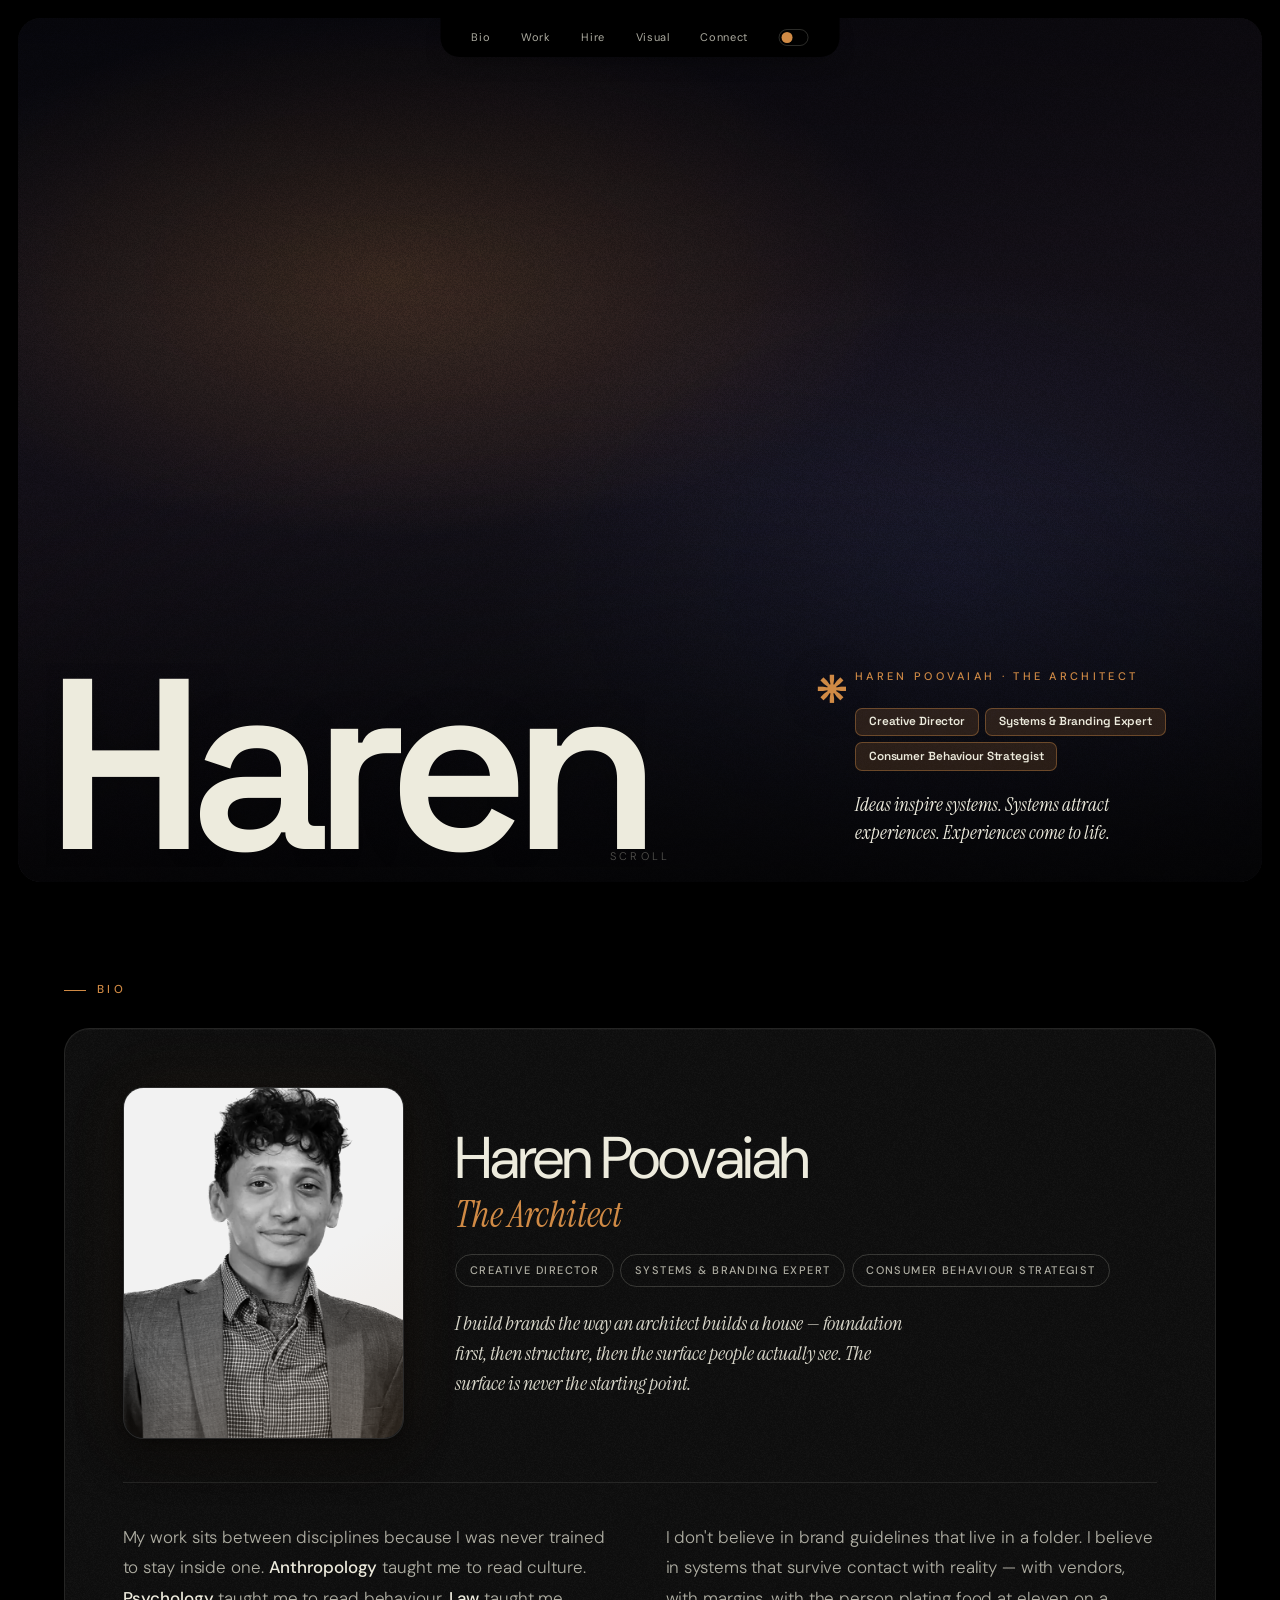
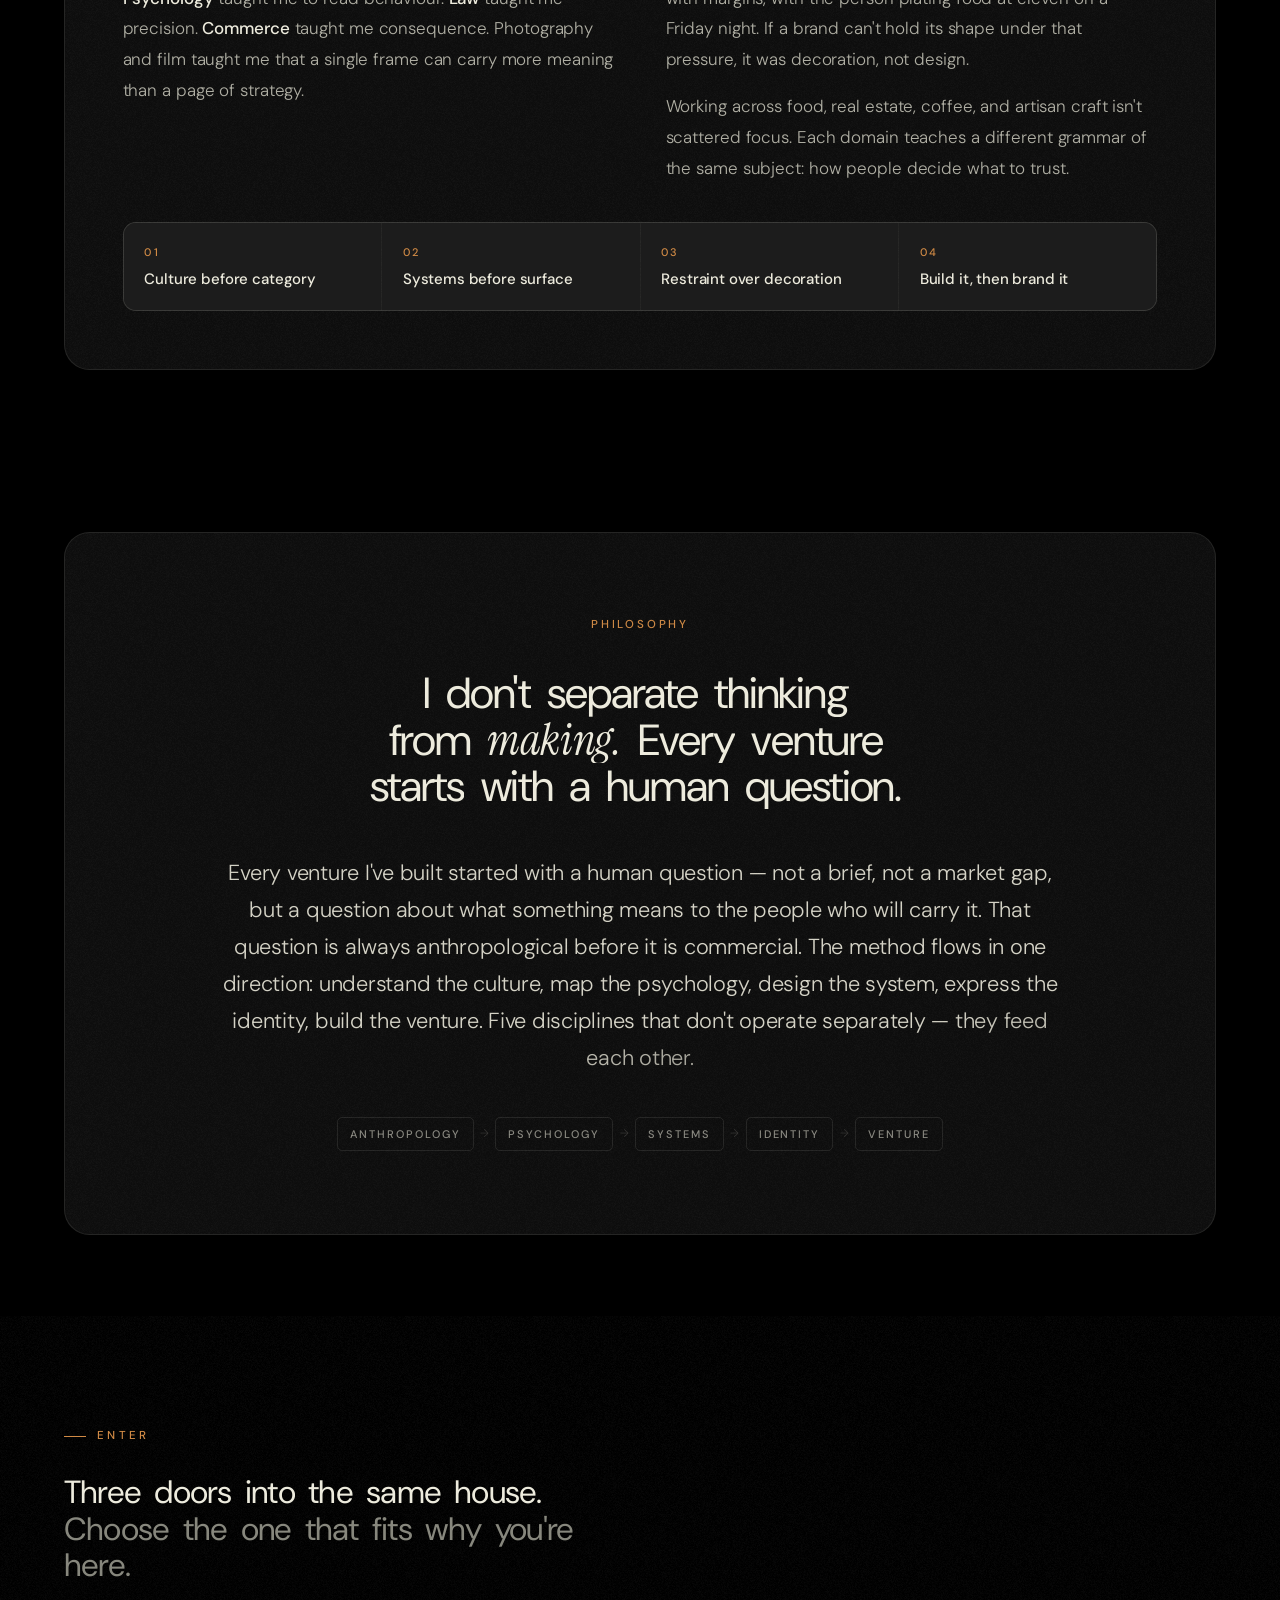
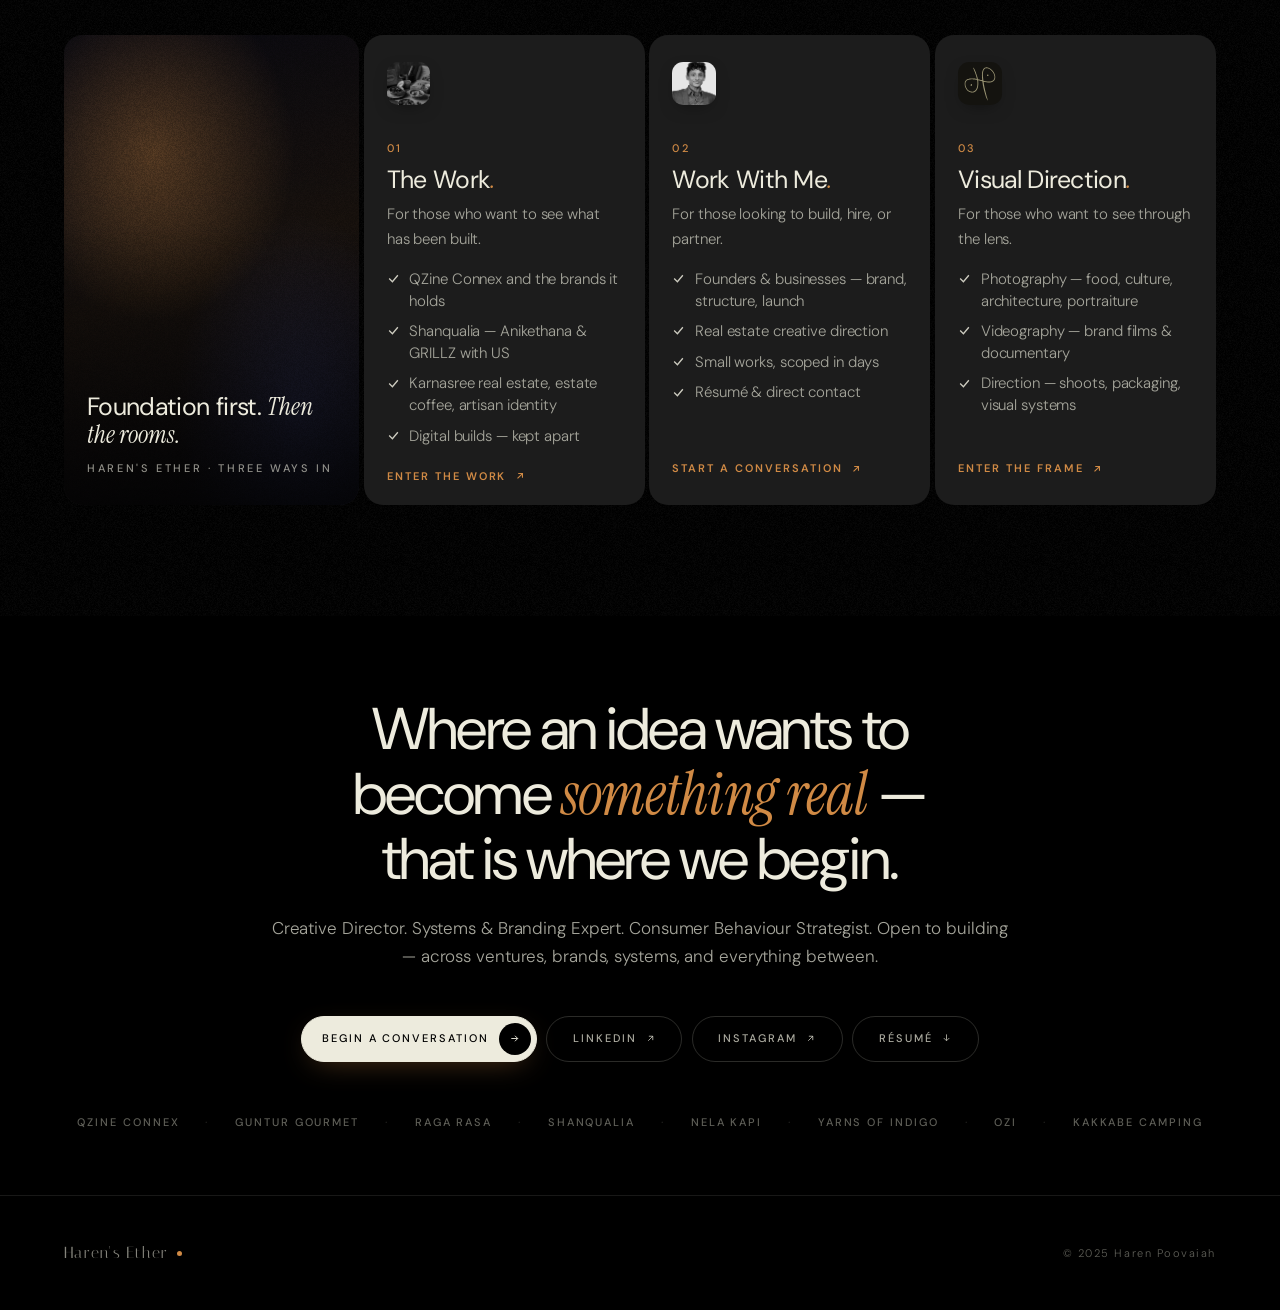
==== commit 83d22fa1: "Laptop type scale: larger, more readable text and calmer line lengths (phones unchanged) Co-Authored" ====
--- a/index.html
+++ b/index.html
@@ -7,11 +7,28 @@
 <meta name="apple-mobile-web-app-capable" content="yes">
 <meta name="apple-mobile-web-app-status-bar-style" content="black-translucent">
 <title>Haren Poovaiah — The Architect</title>
+<meta name="description" content="Haren Poovaiah — Venture Architect, Brand Strategist and Creative Director. Brand, structure and launch for founders and growing businesses.">
+<link rel="canonical" href="https://poovaiah.com/">
+<meta property="og:type" content="website">
+<meta property="og:site_name" content="Haren Poovaiah">
+<meta property="og:url" content="https://poovaiah.com/">
+<meta property="og:title" content="Haren Poovaiah — Venture Architect &amp; Brand Strategist">
+<meta property="og:description" content="Brand, structure and launch — for founders and growing businesses.">
+<meta property="og:image" content="https://poovaiah.com/assets/img/og-share.jpg">
+<meta property="og:image:width" content="1200">
+<meta property="og:image:height" content="630">
+<meta property="og:image:alt" content="Haren Poovaiah — Venture Architect and Brand Strategist">
+<meta name="twitter:card" content="summary_large_image">
+<meta name="twitter:title" content="Haren Poovaiah — Venture Architect &amp; Brand Strategist">
+<meta name="twitter:description" content="Brand, structure and launch — for founders and growing businesses.">
+<meta name="twitter:image" content="https://poovaiah.com/assets/img/og-share.jpg">
 <link rel="icon" type="image/svg+xml" href="assets/img/dp-mark.svg">
 <link rel="preconnect" href="https://fonts.googleapis.com">
 <link rel="preconnect" href="https://fonts.gstatic.com" crossorigin>
-<link href="https://fonts.googleapis.com/css2?family=DM+Sans:ital,opsz,wght@0,9..40,300..700;1,9..40,300..400&family=Instrument+Serif:ital@0;1&family=Space+Grotesk:wght@500..700&family=Syncopate:wght@700&family=Italiana&display=swap" rel="stylesheet">
-<link rel="stylesheet" href="assets/css/style.min.css?v=14996111c2">
+<link rel="preload" as="style" href="https://fonts.googleapis.com/css2?family=DM+Sans:ital,opsz,wght@0,9..40,300..700;1,9..40,300..400&family=Instrument+Serif:ital@0;1&family=Space+Grotesk:wght@500..700&family=Syncopate:wght@700&family=Italiana&display=swap">
+<link href="https://fonts.googleapis.com/css2?family=DM+Sans:ital,opsz,wght@0,9..40,300..700;1,9..40,300..400&family=Instrument+Serif:ital@0;1&family=Space+Grotesk:wght@500..700&family=Syncopate:wght@700&family=Italiana&display=swap" rel="stylesheet" media="print" onload="this.media='all'">
+<noscript><link href="https://fonts.googleapis.com/css2?family=DM+Sans:ital,opsz,wght@0,9..40,300..700;1,9..40,300..400&family=Instrument+Serif:ital@0;1&family=Space+Grotesk:wght@500..700&family=Syncopate:wght@700&family=Italiana&display=swap" rel="stylesheet"></noscript>
+<link rel="stylesheet" href="assets/css/style.min.css?v=75ef6818eb">
 
 </head>
 <body>
@@ -31,7 +48,7 @@
 <section id="hero">
   <div class="hero-frame">
     <div class="hero-fallback"></div>
-    <video class="hero-video" id="heroVid" autoplay loop muted playsinline preload="auto"></video>
+    <video class="hero-video" id="heroVid" autoplay loop muted playsinline preload="metadata"></video>
     <div class="noise-overlay"></div>
     <div class="hero-grad"></div>
     <nav class="navpill">
@@ -124,7 +141,7 @@
 
       <div class="door vid st">
         <div class="door-fb"></div>
-        <video id="doorVid" autoplay loop muted playsinline preload="metadata"></video>
+        <video id="doorVid" autoplay loop muted playsinline preload="none"></video>
         <div class="noise-overlay"></div>
         <div class="door-vtxt">
           <p>Foundation first. <span class="serif">Then the rooms.</span></p>
@@ -263,7 +280,7 @@
         <div class="acc" id="a-rr">
           <button class="acc-trigger" onclick="accT('a-rr',1)">
             <span class="tile">
-              <span class="tile-inner gen t-yaka"></span>
+              <span class="tile-inner pat p-raga"></span>
               <span class="tile-sheen"></span><span class="tile-label">Raga Rasa</span>
             </span>
             <span class="acc-meta">
@@ -284,7 +301,7 @@
         <div class="acc" id="a-abh">
           <button class="acc-trigger" onclick="accT('a-abh',1)">
             <span class="tile">
-              <span class="tile-inner gen t-shivam"></span>
+              <span class="tile-inner pat p-abh"></span>
               <span class="tile-sheen"></span><span class="tile-label">ABH</span>
             </span>
             <span class="acc-meta">
@@ -320,7 +337,7 @@
         <div class="acc" id="a-farm">
           <button class="acc-trigger" onclick="accT('a-farm',1)">
             <span class="tile">
-              <span class="tile-inner gen t-farm"></span>
+              <span class="tile-inner pat p-farm"></span>
               <span class="tile-sheen"></span><span class="tile-label">Farm Meadows</span>
             </span>
             <span class="acc-meta">
@@ -342,7 +359,7 @@
         <div class="acc" id="a-shivam">
           <button class="acc-trigger" onclick="accT('a-shivam',1)">
             <span class="tile">
-              <span class="tile-inner gen t-shivam"></span>
+              <span class="tile-inner pat p-shivam"></span>
               <span class="tile-sheen"></span><span class="tile-label">Shivam Ela</span>
             </span>
             <span class="acc-meta">
@@ -379,7 +396,7 @@
         <div class="acc" id="a-anik">
           <button class="acc-trigger" onclick="accT('a-anik',1)">
             <span class="tile">
-              <span class="tile-inner gen t-anik"></span>
+              <span class="tile-inner pat p-anik"></span>
               <span class="tile-sheen"></span><span class="tile-label">Anikethana</span>
             </span>
             <span class="acc-meta">
@@ -400,7 +417,7 @@
         <div class="acc sub" id="a-grillz">
           <button class="acc-trigger" onclick="accT('a-grillz',1)">
             <span class="tile">
-              <span class="tile-inner gen t-grillz"></span>
+              <span class="tile-inner pat p-grillz"></span>
               <span class="tile-sheen"></span><span class="tile-label">GRILLZ with US</span>
             </span>
             <span class="acc-meta">
@@ -464,7 +481,7 @@
 
       <div class="prow consult" id="p-ozi">
         <button class="prow-trigger" onclick="accT('p-ozi',0)">
-          <span class="tile"><span class="tile-inner gen t-ozi"></span><span class="tile-sheen"></span><span class="tile-label">OZI</span></span>
+          <span class="tile"><span class="tile-inner pat p-ozi"></span><span class="tile-sheen"></span><span class="tile-label">OZI</span></span>
           <span class="prow-l">
             <span class="prow-type">Creative consultation &amp; direction</span>
             <span class="prow-name">OZI</span>
@@ -564,7 +581,7 @@
     <div class="vhero-bg"></div><div class="noise-overlay"></div>
     <div class="vhero-c">
       <h1 class="vh-title" data-vpu>Work with&#160;me</h1>
-      <div class="vh-side"><p class="vh-eyebrow">02 &#183; Structure &#183; Brand &#183; Launch</p><p class="vh-desc">For founders and businesses ready for the next level &#8212; brand, structure and launch, built to work in the real world.</p></div>
+      <div class="vh-side"><p class="vh-eyebrow">02 &#183; Structure &#183; Brand &#183; Launch</p><p class="vh-desc">Brand, structure and launch &#8212; for founders and growing businesses.</p></div>
     </div>
   </div></div>
 <section class="vsec" id="engage">
@@ -586,7 +603,7 @@
     <!-- OFFER 01 -->
     <div class="offer rv">
       <div class="offer-h">
-        <p class="door-num">Offer 01 &#183; Founders, new businesses &amp; products</p>
+        <p class="door-num"><span class="main-tag">Main focus</span> Founders, new businesses &amp; products</p>
         <h3 class="offer-t">Elevate the brand. <span class="serif">Strengthen the business.</span></h3>
         <p class="offer-d">Whether you&#8217;re starting from a blank page or running something that has outgrown how it looks and works, I step in as a partner &#8212; not a supplier &#8212; and help you take it to the next level.</p>
       </div>
@@ -622,17 +639,23 @@
     </div>
 
     <!-- OFFER 02 -->
-    <div class="re-c rv" id="real-estate">
-      <div class="re-l">
-        <p class="door-num">Offer 02 &#183; Real estate developers</p>
-        <h3 class="re-t">Creative direction for <span class="serif">real estate.</span></h3>
-        <p class="re-d">Flats, plotted layouts and farm projects &#8212; new launches, or projects already on the market that need a second life. I direct how a project looks, reads and feels, so buyers understand it before they visit.</p>
-        <p class="re-proof">Grounded in Karnasree&#8217;s <a href="#/work">Farm Meadows &amp; Shivam Ela</a>, and property films like <a href="#/visual/anicca-villas">Anicca Villas, Nusa Penida</a>.</p>
+    <div class="sec2 rv" id="real-estate">
+      <div class="sec2-l">
+        <p class="door-num">Also · For real estate developers</p>
+        <h3 class="sec2-t">Creative direction for <span class="serif">real estate.</span></h3>
+        <p class="sec2-d">Flats, plotted layouts and farm projects &#8212; new launches, or ones already on the market that need a second life. Grounded in Karnasree&#8217;s <a href="#/work">Farm Meadows &amp; Shivam Ela</a>.</p>
+      </div>
+      <div class="sec2-r">
+        <ul class="sec2-list"><li>Naming, positioning &amp; story</li><li>Renders, brochures &amp; hoardings</li><li>Site films &amp; photography</li><li>Sales-office experience</li><li>Reviving slow-moving projects</li></ul>
         <a class="eng-go" href="mailto:harenpoovaiah@yahoo.co.in?subject=Real%20estate%20creative%20direction">Talk about your project <svg viewBox="0 0 24 24"><path d="M5 12h14M13 6l6 6-6 6"/></svg></a>
       </div>
-      <div class="re-r">
-        <ul class="ticks"><li><svg viewBox="0 0 24 24"><path d="M4 12l6 6L20 6"/></svg>Project naming, positioning &amp; story</li><li><svg viewBox="0 0 24 24"><path d="M4 12l6 6L20 6"/></svg>Visual direction for renders, brochures &amp; hoardings</li><li><svg viewBox="0 0 24 24"><path d="M4 12l6 6L20 6"/></svg>Site films &amp; property photography</li><li><svg viewBox="0 0 24 24"><path d="M4 12l6 6L20 6"/></svg>Site experience &amp; sales-office direction</li><li><svg viewBox="0 0 24 24"><path d="M4 12l6 6L20 6"/></svg>Evolving existing or slow-moving projects</li><li><svg viewBox="0 0 24 24"><path d="M4 12l6 6L20 6"/></svg>Flats &#183; layouts &#183; farmland</li></ul>
-      </div>
+    </div>
+
+    <!-- Behind the lens — subtle -->
+    <div class="lens rv">
+      <span class="lens-i" aria-hidden="true"><svg viewBox="0 0 24 24"><rect x="3" y="7" width="18" height="13" rx="2.5"/><circle cx="12" cy="13.5" r="3.6"/><path d="M8.5 7l1.4-2.5h4.2L15.5 7"/></svg></span>
+      <p class="lens-t"><b>Behind the lens.</b> Photography and film began as a hobby and became part of the work. I take on shoots selectively, depending on the nature of the project &#8212; food, product, property, brand films and documentary.</p>
+      <div class="lens-a"><a href="#/visual">See the frames</a><a href="mailto:harenpoovaiah@yahoo.co.in?subject=Shoot%20enquiry">Ask about a shoot</a></div>
     </div>
 
     <!-- HOW WE START -->
@@ -663,7 +686,22 @@
     <div class="modes rv"><em>Ways to work</em><span class="pill">Project-based</span><span class="pill">Fractional creative &amp; brand lead</span><span class="pill">Advisory &amp; operations</span><span class="pill">Small works</span><span class="pill">Remote or on-site</span></div>
   </div>
 </section>
-<!-- ══════ PROCESS ══════ -->
+<!-- ══════ BACKGROUND — only for those who want it ══════ -->
+<section class="vsec bgx-sec">
+  <div class="wrap">
+    <div class="bgx" id="bgx">
+      <button class="bgx-t" aria-expanded="false" aria-controls="bgxBody" onclick="bgxT()">
+        <span class="bgx-l"><span class="door-num">For the curious</span><b>The background</b><small>How I think &#183; Experience &#183; Education</small></span>
+        <span class="plus">+</span>
+      </button>
+      <div class="bgx-b" id="bgxBody" role="region" aria-label="Background">
+        <div class="bgx-in">
+          <div class="bgx-tabs" role="tablist">
+            <button role="tab" class="on" data-bt="method" onclick="bgxTab(this)">How I think</button>
+            <button role="tab" data-bt="exp" onclick="bgxTab(this)">Experience</button>
+            <button role="tab" data-bt="edu" onclick="bgxTab(this)">Education</button>
+          </div>
+          <div class="bgx-p on" data-bp="method">
 <section id="process">
   <div class="bg-noise"></div>
   <div class="wrap">
@@ -708,8 +746,8 @@
     </div>
   </div>
 </section>
-
-<!-- ══════ EXPERIENCE ══════ -->
+          </div>
+          <div class="bgx-p" data-bp="exp">
 <section id="experience">
   <div class="wrap">
     <p class="slabel rv">Experience</p>
@@ -790,8 +828,8 @@
     </div>
   </div>
 </section>
-
-<!-- ══════ FOUNDATIONS ══════ -->
+          </div>
+          <div class="bgx-p" data-bp="edu">
 <section id="foundations">
   <div class="wrap">
     <p class="slabel rv">Foundations</p>
@@ -821,13 +859,19 @@
     </div>
   </div>
 </section>
+          </div>
+        </div>
+      </div>
+    </div>
+  </div>
+</section>
 
 <section class="vsec" id="hire-cta">
   <div class="wrap">
     <div class="hire-cta rv">
       <div class="bg-noise"></div>
-      <h2 class="con-head">Where an idea wants to become <span class="em">something real</span> &#8212; that is where we begin.</h2>
-      <p class="con-sub" style="position:relative;z-index:2">Creative Director. Systems &amp; Branding Expert. Consumer Behaviour Strategist.</p>
+      <h2 class="con-head">Have something worth <span class="em">building properly?</span></h2>
+      <p class="con-sub" style="position:relative;z-index:2">Tell me where you are and where you want to be. I&#8217;ll tell you honestly if I can help.</p>
       <div class="con-links">
         <span class="cta-wrap"><a href="mailto:harenpoovaiah@yahoo.co.in?subject=Let%27s%20build%20something" class="clink primary">Begin a conversation <span class="cta-circ"><svg viewBox="0 0 24 24"><path d="M5 12h14M13 6l6 6-6 6"/></svg></span></a></span>
         <a href="resume/Haren_Poovaiah_Resume.pdf" download="Haren_Poovaiah_Resume.pdf" class="clink">R&#233;sum&#233; <svg class="dl" viewBox="0 0 24 24"><path d="M12 3v13M6 11l6 6 6-6"/></svg></a>
@@ -922,7 +966,7 @@
 <div class="lb" id="lb" onclick="if(event.target===this)lbClose()"><button class="lb-x" onclick="lbClose()" aria-label="Close">&#10005;</button><button class="lb-nav prev" onclick="lbStep(-1)" aria-label="Previous">&#8592;</button><button class="lb-nav next" onclick="lbStep(1)" aria-label="Next">&#8594;</button><div class="lb-m" id="lbm"></div><div class="lb-c" id="lbc"></div></div>
 
 <script src="assets/js/visual-assets.js?v=43915b42af"></script>
-<script src="assets/js/main.min.js?v=5f9a437d66"></script>
+<script src="assets/js/main.min.js?v=62d0bc273d"></script>
 
 </body>
 </html>
--- a/assets/css/style.min.css
+++ b/assets/css/style.min.css
@@ -1 +1 @@
-:root{--sans:"DM Sans",ui-sans-serif,-apple-system,BlinkMacSystemFont,"Segoe UI",Roboto,"Helvetica Neue",Arial,sans-serif;--serif:"Instrument Serif",Georgia,"Times New Roman",serif;--display:"Space Grotesk",var(--sans);--t-micro:clamp(9.5px,.62vw,11px);--t-label:clamp(10px,.7vw,11.5px);--t-small:clamp(13px,.85vw,14.5px);--t-body:clamp(15px,1.02vw,17px);--t-lead:clamp(16.5px,1.15vw,19px);--t-h4:clamp(17px,1.35vw,21px);--t-h3:clamp(20px,1.75vw,27px);--t-h2:clamp(27px,3.4vw,50px);--t-h1:clamp(34px,4.6vw,68px);--t-mega:clamp(52px,19vw,300px);--lh-tight:1.08;--lh-head:1.18;--lh-body:1.72;--lh-loose:1.8;--black:#000000;--card-dark:#0E0E0E;--card-mid:#1C1C1C;--card-hi:#262626;--cream:#EDEBDD;--cream-90:rgba(237,235,221,.9);--cream-72:rgba(237,235,221,.72);--cream-56:rgba(237,235,221,.56);--cream-34:rgba(237,235,221,.34);--gray-4:#A5A59B;--gray-5:#87877D;--ember:#D08A45;--ember-lt:#EFA059;--ember-glow:rgba(208,138,69,.15);--line:rgba(237,235,221,.1);--line-mid:rgba(237,235,221,.18);--name-cream:#EDEBDD;--ease:cubic-bezier(.16,1,.3,1);--ease-card:cubic-bezier(.22,1,.36,1);--pad:clamp(.7rem,1.4vw,1.4rem);--gutter:clamp(1.25rem,5vw,4.5rem);--inner:1440px;--sec:clamp(4rem,9vh,8.5rem)}[data-theme=light]{--black:#F2EEE4;--card-dark:#E9E4D7;--card-mid:#DFD9C9;--card-hi:#D5CEBB;--cream:#14140F;--cream-90:rgba(20,20,15,.9);--cream-72:rgba(20,20,15,.76);--cream-56:rgba(20,20,15,.6);--cream-34:rgba(20,20,15,.38);--gray-4:#4A4A42;--gray-5:#5F5F55;--ember:#A65D18;--ember-lt:#8F4E12;--ember-glow:rgba(166,93,24,.11);--line:rgba(20,20,15,.13);--line-mid:rgba(20,20,15,.22);--name-cream:#EDEBDD}*,*:before,*:after{margin:0;padding:0;box-sizing:border-box}button,a{-webkit-tap-highlight-color:transparent;touch-action:manipulation}html{scroll-behavior:smooth;-webkit-text-size-adjust:100%}body{background:var(--black);color:var(--cream);font-family:var(--sans);font-weight:300;font-size:var(--t-body);line-height:var(--lh-body);letter-spacing:-.006em;overflow-x:hidden;cursor:none;-webkit-font-smoothing:antialiased;-moz-osx-font-smoothing:grayscale;text-rendering:optimizeLegibility;font-optical-sizing:auto;transition:background .5s var(--ease),color .5s var(--ease)}.serif{font-family:var(--serif);font-style:italic;font-weight:400;letter-spacing:0}@media (prefers-reduced-motion:reduce){*{transition-duration:.01ms!important;animation-duration:.01ms!important}}.noise-overlay{position:absolute;inset:0;pointer-events:none;background-image:url(../img/noise.webp);background-size:128px 128px;opacity:.7;mix-blend-mode:overlay}.bg-noise{position:absolute;inset:0;pointer-events:none;background-image:url(../img/noise.webp);background-size:128px 128px;opacity:.12}.cdot,.cring{position:fixed;top:0;left:0;pointer-events:none;z-index:9999;border-radius:50%;transform:translate(-50%,-50%)}.cdot{width:5px;height:5px;background:var(--ember-lt);box-shadow:0 0 8px var(--ember-lt);will-change:transform;transform:translate3d(-100px,-100px,0)}.cring{width:34px;height:34px;border:1px solid rgba(208,138,69,.42);will-change:transform;transform:translate3d(-100px,-100px,0);transition:width .2s var(--ease),height .2s var(--ease),border-color .2s}.cring.hov{width:54px;height:54px;border-color:var(--ember)}@media (hover:none){.cdot,.cring{display:none}body{cursor:auto}a,button,.pcard,.tile{cursor:pointer}}#hero{height:100svh;min-height:580px;padding:var(--pad);position:relative}.hero-frame{position:relative;width:100%;height:100%;border-radius:clamp(.9rem,1.8vw,1.8rem);overflow:hidden;background:#050505}.hero-video{position:absolute;inset:0;width:100%;height:100%;object-fit:cover;z-index:0}.hero-fallback{position:absolute;inset:0;z-index:0;background:radial-gradient(ellipse 70% 50% at 30% 30%,rgba(208,138,69,.22),transparent 60%),radial-gradient(ellipse 60% 60% at 75% 65%,rgba(60,70,140,.18),transparent 60%),radial-gradient(ellipse 90% 70% at 50% 90%,rgba(18,18,26,.9),transparent 70%),linear-gradient(160deg,#0a0a12,#141018 45%,#0d0d14);animation:drift 26s ease-in-out infinite alternate}@keyframes drift{0%{transform:scale(1.04)}50%{transform:scale(1.09) translate(-1.5%,1%)}to{transform:scale(1.05) translate(1%,-1%)}}.hero-grad{position:absolute;inset:0;z-index:2;pointer-events:none;background:linear-gradient(to bottom,rgba(0,0,0,.38) 0%,transparent 36%,transparent 54%,rgba(0,0,0,.76) 100%)}.hero-frame .noise-overlay{z-index:3}.navpill{position:absolute;top:0;left:50%;transform:translate(-50%);z-index:40;background:var(--black);border-radius:0 0 clamp(.9rem,1.5vw,1.4rem) clamp(.9rem,1.5vw,1.4rem);padding:.62rem clamp(1rem,2.4vw,2rem);display:flex;align-items:center;gap:clamp(.85rem,2.4vw,3.2rem);transition:background .5s var(--ease)}.navpill a{font-size:var(--t-micro);font-weight:400;letter-spacing:.06em;color:var(--cream-72);text-decoration:none;white-space:nowrap;transition:color .25s}.navpill a:hover{color:var(--cream)}.themebtn{width:30px;height:17px;border-radius:9px;flex-shrink:0;border:1px solid var(--line-mid);background:transparent;position:relative;cursor:none;transition:border-color .3s}.themebtn:after{content:"";position:absolute;top:2px;left:2px;width:11px;height:11px;border-radius:50%;background:var(--ember);transition:transform .35s var(--ease),background .35s}[data-theme=light] .themebtn:after{transform:translate(13px);background:#14140f}.hero-content{position:absolute;bottom:0;left:0;right:0;z-index:20;padding:0 clamp(.9rem,2.2vw,2.2rem) clamp(.5rem,1.2vw,1.3rem);display:grid;grid-template-columns:repeat(12,1fr);gap:clamp(1rem,2vw,2rem);align-items:end}.hero-head-wrap{grid-column:1/span 8;position:relative}.hero-head{font-family:var(--display);font-size:var(--t-mega);font-weight:600;line-height:.84;letter-spacing:-.068em;color:var(--name-cream);position:relative;display:block}.hero-head .w{display:inline-block;overflow:hidden;vertical-align:bottom}.hero-head .w>span{display:inline-block;transform:translateY(105%);opacity:0;transition:transform 1s var(--ease),opacity .8s ease}.hero-head.pulled .w>span{transform:translateY(0);opacity:1}.hero-star{position:absolute;top:.06em;right:-.05em;font-size:.26em;line-height:1;color:var(--ember);opacity:0;transition:opacity .6s ease .9s}.hero-head.pulled .hero-star{opacity:1}.hero-side{grid-column:9/span 4;display:flex;flex-direction:column;gap:clamp(.85rem,1.5vw,1.3rem);padding-bottom:clamp(.7rem,1.6vw,1.7rem)}.hero-eyebrow{font-size:var(--t-micro);letter-spacing:.3em;text-transform:uppercase;color:var(--ember);font-weight:500;opacity:0;transform:translateY(14px);transition:opacity .8s ease .35s,transform .8s var(--ease) .35s}.hero-eyebrow.in{opacity:1;transform:translateY(0)}.hero-desc{font-size:var(--t-small);line-height:1.5;color:var(--cream-72);font-weight:300;letter-spacing:-.002em;max-width:38ch;opacity:0;transform:translateY(20px);transition:opacity .9s ease .5s,transform .9s var(--ease) .5s}.hero-desc.in{opacity:1;transform:translateY(0)}.hero-cta{display:inline-flex;align-items:center;gap:.6rem;background:var(--cream);color:var(--black);border-radius:999px;padding:.3rem .3rem .3rem 1.2rem;text-decoration:none;font-size:var(--t-small);font-weight:500;letter-spacing:-.005em;width:fit-content;opacity:0;transform:translateY(20px);transition:opacity .9s ease .7s,transform .9s var(--ease) .7s,gap .3s}.hero-cta.in{opacity:1;transform:translateY(0)}.hero-cta:hover{gap:.85rem}.cta-circ{width:2.15rem;height:2.15rem;border-radius:50%;background:var(--black);display:flex;align-items:center;justify-content:center;flex-shrink:0;transition:transform .3s var(--ease-card)}.hero-cta:hover .cta-circ{transform:scale(1.1)}.cta-circ svg{width:14px;height:14px;stroke:var(--cream);fill:none;stroke-width:1.9}.hero-scroll{position:absolute;bottom:clamp(.6rem,1.3vw,1.3rem);left:50%;transform:translate(-50%);z-index:21;font-size:var(--t-micro);letter-spacing:.3em;text-transform:uppercase;color:var(--cream-34);pointer-events:none}.wrap{max-width:var(--inner);margin:0 auto;padding:0 var(--gutter)}section{position:relative}.slabel{font-size:var(--t-label);letter-spacing:.28em;text-transform:uppercase;color:var(--ember);font-weight:500;display:flex;align-items:center;gap:.7rem;margin-bottom:clamp(1rem,2vw,1.6rem)}.slabel:before{content:"";width:22px;height:1px;background:var(--ember)}.pu .w{display:inline-block;overflow:hidden;vertical-align:bottom}.pu .w>span{display:inline-block;transform:translateY(24px);opacity:0;transition:transform .75s var(--ease),opacity .6s ease}.pu.pulled .w>span{transform:translateY(0);opacity:1}.chars span{opacity:.16;transition:opacity .18s linear}.rv{opacity:0;transform:translateY(24px);transition:opacity .7s var(--ease),transform .7s var(--ease)}.rv.in{opacity:1;transform:translateY(0)}.d1{transition-delay:.1s}.d2{transition-delay:.2s}.d3{transition-delay:.3s}.d4{transition-delay:.4s}#bio{padding:var(--sec) 0}.bio-card{background:var(--card-dark);border-radius:clamp(1rem,2vw,2rem);padding:clamp(1.8rem,4.5vw,4rem);position:relative;overflow:hidden;border:1px solid var(--line);transition:background .5s var(--ease),border-color .35s}.bio-grid{display:grid;grid-template-columns:clamp(200px,26vw,340px) 1fr;gap:clamp(1.8rem,4.5vw,4.5rem);align-items:start;position:relative;z-index:2}.portrait{position:relative;border-radius:clamp(.9rem,1.6vw,1.5rem);overflow:hidden;aspect-ratio:4/5;background:var(--card-mid);box-shadow:0 2px 10px #00000059,0 18px 44px #0006,0 0 70px #d08a4512;transition:box-shadow .55s var(--ease)}.portrait:hover{box-shadow:0 4px 16px #00000073,0 26px 60px #00000073,0 0 90px #d08a4524}.portrait img{width:100%;height:100%;object-fit:cover;object-position:top center;display:block;filter:grayscale(1) contrast(1.06) brightness(.95);transform:scale(1.02);transition:filter .8s var(--ease),transform .9s var(--ease)}.portrait:hover img{filter:grayscale(0) contrast(1.03) brightness(1);transform:scale(1.05)}.portrait:after{content:"";position:absolute;inset:0;pointer-events:none;background:linear-gradient(150deg,transparent 55%,rgba(208,138,69,.1));border-radius:inherit}.bio-name{font-size:var(--t-h1);font-weight:400;line-height:var(--lh-tight);letter-spacing:-.032em;color:var(--name-cream);margin-bottom:.5rem}.bio-name .em{font-family:var(--serif);font-style:italic;color:var(--ember);display:block;font-size:.62em;letter-spacing:-.01em;margin-top:.12em}.bio-roles{display:flex;flex-wrap:wrap;gap:.4rem;margin:1.1rem 0 clamp(1.4rem,2.6vw,2rem)}.rpill{font-size:var(--t-micro);letter-spacing:.13em;text-transform:uppercase;color:var(--cream-72);font-weight:500;padding:.4rem .85rem;border:1px solid var(--line-mid);border-radius:999px;transition:all .28s}.rpill:hover{color:var(--ember);border-color:#d08a4580;background:var(--ember-glow)}.bio-body p{font-size:var(--t-body);line-height:var(--lh-loose);color:var(--cream-72);margin-bottom:1.05rem;max-width:64ch;font-weight:300}.bio-body p:last-of-type{margin-bottom:0}.bio-body strong{color:var(--cream);font-weight:500}.bio-body .lead{font-family:var(--serif);font-style:italic;font-size:var(--t-h4);line-height:1.5;color:var(--cream-90);letter-spacing:0;margin-bottom:1.3rem}.principles{display:grid;grid-template-columns:repeat(auto-fit,minmax(170px,1fr));gap:1px;margin-top:clamp(1.6rem,3vw,2.4rem);border:1px solid var(--line);border-radius:.8rem;overflow:hidden;background:var(--line)}.pr{background:var(--card-mid);padding:clamp(.95rem,1.8vw,1.3rem);transition:background .3s}.pr:hover{background:var(--card-hi)}.pr-n{font-size:var(--t-micro);letter-spacing:.2em;color:var(--ember);margin-bottom:.45rem;font-weight:500}.pr-t{font-size:var(--t-small);font-weight:500;color:var(--cream);line-height:1.35;letter-spacing:-.008em}#philosophy{padding:var(--sec) 0}.about-card{background:var(--card-dark);border-radius:clamp(1rem,2vw,2rem);padding:clamp(2.4rem,6.5vw,6rem) clamp(1.4rem,4vw,4rem);text-align:center;position:relative;overflow:hidden;border:1px solid var(--line);transition:background .5s var(--ease)}.about-lbl{font-size:var(--t-label);letter-spacing:.24em;text-transform:uppercase;color:var(--ember);margin-bottom:clamp(1.2rem,3vw,2.2rem);font-weight:500}.about-head{font-size:var(--t-h2);font-weight:400;line-height:1.06;letter-spacing:-.028em;max-width:21ch;margin:0 auto clamp(1.6rem,3.6vw,2.8rem);color:var(--cream)}.about-head .seg-serif{font-family:var(--serif);font-style:italic;font-weight:400;letter-spacing:-.01em}.about-head .w{margin-right:.2em}.about-body{font-size:clamp(19px,1.7vw,28px);line-height:1.6;max-width:52ch;margin:0 auto;color:var(--cream-90);font-weight:300;letter-spacing:-.012em}.chain{display:flex;flex-wrap:wrap;justify-content:center;align-items:center;gap:.4rem;margin-top:clamp(1.6rem,3.4vw,2.6rem)}.chain b{font-size:var(--t-micro);letter-spacing:.18em;text-transform:uppercase;color:var(--cream-56);font-weight:500;padding:.4rem .75rem;border:1px solid var(--line);border-radius:5px;transition:all .25s}.chain b:hover{color:var(--ember);border-color:#d08a4566;background:var(--ember-glow)}.chain i{color:var(--line-mid);font-size:10px;font-style:normal}#work{padding:var(--sec) 0}.sec-head{font-size:var(--t-h2);font-weight:400;line-height:1.1;letter-spacing:-.028em;color:var(--cream);margin-bottom:clamp(1.8rem,4vw,3.2rem);max-width:19ch}.sec-head .dim{color:var(--gray-5)}.sec-head .em{font-family:var(--serif);font-style:italic;color:var(--ember);letter-spacing:-.01em}.co{background:var(--card-dark);border-radius:clamp(.9rem,1.6vw,1.5rem);overflow:hidden;margin-bottom:clamp(.9rem,1.6vw,1.4rem);border:1px solid var(--line);transition:border-color .35s,background .5s var(--ease)}.co:hover{border-color:var(--line-mid)}.co-head{padding:clamp(1.4rem,3vw,2.4rem) clamp(1.3rem,3vw,2.4rem) clamp(1rem,2vw,1.5rem);display:flex;justify-content:space-between;gap:1.5rem;align-items:flex-start}.co-badge{font-size:var(--t-micro);letter-spacing:.25em;text-transform:uppercase;color:var(--ember);margin-bottom:.6rem;font-weight:500}.co-name{font-size:var(--t-h3);font-weight:400;line-height:1.14;letter-spacing:-.025em;color:var(--cream);margin-bottom:.35rem}.co-sub{font-size:var(--t-small);color:var(--gray-4);letter-spacing:.005em;line-height:1.5}.co-roles{display:flex;flex-wrap:wrap;gap:.4rem;margin-top:1rem}.pill{font-size:var(--t-micro);letter-spacing:.12em;text-transform:uppercase;color:var(--cream-72);padding:.38rem .8rem;border:1px solid var(--line);border-radius:999px;font-weight:500}.co-logo{height:clamp(28px,3vw,44px);opacity:.78;flex-shrink:0;filter:brightness(1.1);transition:opacity .35s}.co:hover .co-logo{opacity:1}[data-theme=light] .co-logo{filter:invert(1) brightness(.3)}.tile{position:relative;flex-shrink:0;overflow:hidden;width:clamp(58px,7.5vw,148px);aspect-ratio:1/1;border-radius:clamp(.5rem,.9vw,.85rem);background:var(--card-mid);border:1px solid var(--line);transition:border-color .4s var(--ease),transform .5s var(--ease),box-shadow .5s var(--ease)}.tile-inner{position:absolute;inset:0;filter:grayscale(1) contrast(1.05) brightness(.86);transform:scale(1.06);transition:filter .75s var(--ease),transform .95s var(--ease);will-change:filter,transform}.tile-inner img{width:100%;height:100%;object-fit:cover;display:block}.tile-inner.gen{animation:tileDrift 18s ease-in-out infinite alternate}@keyframes tileDrift{0%{background-position:0% 50%}50%{background-position:100% 50%}to{background-position:0% 50%}}.tile-sheen{position:absolute;inset:0;pointer-events:none;opacity:0;background:linear-gradient(115deg,transparent 35%,rgba(255,255,255,.14) 50%,transparent 65%);transform:translate(-100%);transition:opacity .3s}.acc-trigger:hover .tile-sheen,.prow-trigger:hover .tile-sheen{opacity:1;animation:sheen 1.1s var(--ease) forwards}@keyframes sheen{to{transform:translate(100%)}}.acc-trigger:hover .tile-inner,.prow-trigger:hover .tile-inner,.acc.open .tile-inner,.prow.open .tile-inner{filter:grayscale(0) contrast(1) brightness(1);transform:scale(1)}.acc-trigger:hover .tile,.prow-trigger:hover .tile,.acc.open .tile,.prow.open .tile{border-color:#d08a456b;transform:translateY(-2px);box-shadow:0 8px 24px #00000052,0 0 28px #d08a4521}.tile-label{position:absolute;left:0;right:0;bottom:0;z-index:3;padding:.5rem .55rem .45rem;background:linear-gradient(to top,rgba(0,0,0,.78),transparent);font-size:9px;letter-spacing:.14em;text-transform:uppercase;color:#ffffffd1;font-weight:500;line-height:1.2;opacity:0;transform:translateY(6px);transition:opacity .4s var(--ease),transform .4s var(--ease)}.acc-trigger:hover .tile-label,.prow-trigger:hover .tile-label{opacity:1;transform:translateY(0)}@media (max-width:820px){.tile-label{display:none}}.t-qzine{background:linear-gradient(125deg,#1a1208,#d08a45 38%,#6b3a12 62%,#120c06);background-size:280% 280%}.t-guntur{background:linear-gradient(125deg,#1a0806,#a32418 38%,#5c1109 62%,#120504);background-size:280% 280%}.t-raga{background:linear-gradient(125deg,#0a0a1c,#4a3fa8 38%,#7b3fa8 62%,#080814);background-size:280% 280%}.t-abh{background:linear-gradient(125deg,#161005,#b08432 38%,#6d4f18 62%,#100b04);background-size:280% 280%}.t-shivam{background:linear-gradient(125deg,#0a1012,#3e6b70 38%,#25484d 62%,#070d0f);background-size:280% 280%}.t-nela{background:linear-gradient(125deg,#0a1008,#4a7a32 38%,#6b4a1e 62%,#080d06);background-size:280% 280%}.t-yarns{background:linear-gradient(125deg,#070a14,#2c4a8a 38%,#1a3560 62%,#050810);background-size:280% 280%}.t-ozi{background:linear-gradient(125deg,#061210,#2f8a6b 38%,#7da83f 62%,#040e0c);background-size:280% 280%}.t-yaka{background:linear-gradient(125deg,#120a06,#6b3a1e 38%,#a05c2e 62%,#0d0704);background-size:280% 280%}.acc-list{border-top:1px solid var(--line)}.acc{border-bottom:1px solid var(--line)}.acc:last-child{border-bottom:none}.acc-trigger{width:100%;background:none;border:none;color:inherit;text-align:left;display:grid;grid-template-columns:auto 1fr auto;gap:clamp(.8rem,1.6vw,1.5rem);align-items:center;padding:clamp(.85rem,1.7vw,1.3rem) clamp(1.3rem,3vw,2.4rem);cursor:none;transition:background .22s;font-family:inherit}.acc-trigger:hover{background:var(--card-mid)}.acc-meta{display:flex;flex-direction:column;gap:.16rem;min-width:0}.tag{font-size:9px;letter-spacing:.24em;text-transform:uppercase;padding:.18rem .55rem;border-radius:999px;width:fit-content;margin-bottom:.3rem;font-weight:600}.tag-made{color:#f0a45c;background:#d08a4524;border:1px solid rgba(208,138,69,.3)}[data-theme=light] .tag-made{color:#8f4e12;background:#a65d181f;border-color:#a65d184d}.tag-mgd{color:var(--cream-56);background:var(--card-mid);border:1px solid var(--line)}.acc-title{font-size:var(--t-h4);font-weight:500;line-height:1.2;letter-spacing:-.02em;color:var(--cream)}.acc-sub{font-size:var(--t-small);color:var(--gray-4);font-weight:300;line-height:1.5}.plus{width:27px;height:27px;border-radius:50%;border:1px solid var(--line);color:var(--cream-56);display:flex;align-items:center;justify-content:center;font-size:14px;flex-shrink:0;line-height:1;font-weight:300;transition:transform .35s var(--ease),border-color .25s,background .25s,color .25s}.acc.open .plus,.prow.open .plus,.exp.open .plus{transform:rotate(45deg);border-color:var(--ember);color:var(--ember);background:var(--ember-glow)}.acc-body,.prow-body,.exp-body{max-height:0;overflow:hidden;opacity:0;transition:max-height .5s var(--ease),opacity .4s ease}.acc.open .acc-body{max-height:760px;opacity:1}.acc-inner{padding:clamp(.9rem,1.8vw,1.4rem) clamp(1.3rem,3vw,2.4rem) clamp(1.3rem,2.4vw,2rem);border-top:1px solid var(--line);display:grid;grid-template-columns:1fr auto;gap:1.6rem;align-items:start}.acc-desc{font-size:var(--t-body);line-height:var(--lh-body);color:var(--cream-72);margin-bottom:1rem;max-width:62ch;font-weight:300}.chips{list-style:none;display:flex;flex-wrap:wrap;gap:.35rem}.chips li{font-size:var(--t-micro);letter-spacing:.08em;color:var(--gray-4);padding:.32rem .65rem;border:1px solid var(--line);border-radius:4px;transition:color .2s,border-color .2s;font-weight:400}.chips li:hover{color:var(--cream-72);border-color:var(--line-mid)}.acc-img{width:clamp(120px,15vw,190px);border-radius:.7rem;overflow:hidden;flex-shrink:0}.acc-img img{width:100%;display:block;aspect-ratio:4/3;object-fit:cover;filter:brightness(.92) contrast(1.04)}.acc-link{display:inline-flex;align-items:center;gap:.4rem;margin-top:1rem;font-size:var(--t-micro);letter-spacing:.18em;text-transform:uppercase;font-weight:500;color:var(--ember);text-decoration:none;padding-bottom:2px;border-bottom:1px solid rgba(208,138,69,.32);transition:gap .25s,border-color .25s;width:fit-content}.acc-link:hover{gap:.7rem;border-color:var(--ember)}.acc-link svg{width:11px;height:11px;stroke:currentColor;fill:none;stroke-width:2;transform:rotate(-45deg)}.cluster{margin-top:clamp(1.6rem,3vw,2.6rem)}.cl-label{font-size:var(--t-label);letter-spacing:.26em;text-transform:uppercase;color:var(--gray-5);padding-bottom:clamp(.7rem,1.5vw,1.1rem);border-bottom:1px solid var(--line);font-weight:500}.prow{border-bottom:1px solid var(--line)}.prow-trigger{width:100%;background:none;border:none;color:inherit;text-align:left;font-family:inherit;display:grid;grid-template-columns:auto 1fr auto;gap:clamp(.8rem,1.6vw,1.5rem);align-items:center;padding:clamp(.9rem,1.8vw,1.4rem) 0;cursor:none;transition:opacity .22s}.prow-trigger:hover{opacity:.92}.prow-l{display:flex;flex-direction:column;gap:.2rem;min-width:0}.prow-type{font-size:var(--t-micro);letter-spacing:.24em;text-transform:uppercase;color:var(--ember);opacity:.85;font-weight:500}.prow-name{font-size:var(--t-h4);font-weight:500;line-height:1.18;letter-spacing:-.02em;color:var(--cream)}.prow-one{font-size:var(--t-small);color:var(--gray-4);line-height:1.5;font-weight:300}.prow.consult .prow-name{font-size:clamp(15px,1.15vw,18px)}.prow.consult .prow-type{opacity:.55}.prow.consult .tile{width:clamp(48px,5.5vw,104px)}.prow.open .prow-body{max-height:640px;opacity:1}.prow-inner{padding:0 0 clamp(1.1rem,2.2vw,1.8rem);display:grid;grid-template-columns:1fr auto;gap:1.6rem;align-items:start}#process{padding:var(--sec) 0;position:relative}.pgrid{display:grid;grid-template-columns:repeat(5,1fr);gap:.3rem;margin-top:clamp(1.6rem,3vw,2.6rem)}.pcard{background:var(--card-mid);padding:clamp(1.2rem,2.2vw,2rem) clamp(1rem,1.7vw,1.5rem);cursor:none;position:relative;overflow:hidden;display:flex;flex-direction:column;opacity:0;transform:scale(.95);transition:opacity .7s var(--ease-card),transform .7s var(--ease-card),background .3s}.pcard.in{opacity:1;transform:scale(1)}.pcard:hover,.pcard.open{background:var(--card-hi)}.pcard:first-child{border-radius:clamp(.8rem,1.4vw,1.2rem) 0 0 clamp(.8rem,1.4vw,1.2rem)}.pcard:last-child{border-radius:0 clamp(.8rem,1.4vw,1.2rem) clamp(.8rem,1.4vw,1.2rem) 0}.pc-num{font-size:var(--t-micro);letter-spacing:.2em;color:var(--ember);margin-bottom:.7rem;font-weight:500}.pc-title{font-size:var(--t-h4);font-weight:500;line-height:1.18;letter-spacing:-.02em;color:var(--cream);margin-bottom:.45rem}.pc-sub{font-size:var(--t-small);color:var(--gray-4);line-height:1.6;font-weight:300}.pc-detail{max-height:0;overflow:hidden;opacity:0;font-size:var(--t-small);color:var(--cream-72);line-height:1.72;font-weight:300;transition:max-height .45s var(--ease),opacity .35s,padding .35s,margin .35s}.pcard.open .pc-detail{max-height:340px;opacity:1;padding-top:.85rem;margin-top:.85rem;border-top:1px solid var(--line)}.pc-more{display:inline-flex;align-items:center;gap:.35rem;margin-top:auto;padding-top:1rem;font-size:var(--t-micro);letter-spacing:.16em;text-transform:uppercase;color:var(--ember);opacity:.65;transition:opacity .22s;font-weight:500}.pcard:hover .pc-more,.pcard.open .pc-more{opacity:1}.pc-more svg{width:9px;height:9px;stroke:currentColor;fill:none;stroke-width:2.2;transform:rotate(-45deg);transition:transform .3s}.pcard.open .pc-more svg{transform:rotate(45deg)}#experience{padding:var(--sec) 0}.exp-list{margin-top:clamp(1.6rem,3vw,2.6rem)}.exp{border-bottom:1px solid var(--line)}.exp-trigger{width:100%;background:none;border:none;color:inherit;text-align:left;font-family:inherit;display:grid;grid-template-columns:clamp(50px,5.5vw,76px) 1fr auto;gap:clamp(.9rem,2vw,1.8rem);align-items:center;padding:clamp(1rem,2vw,1.6rem) 0;cursor:none;transition:opacity .22s}.exp-trigger:hover{opacity:.82}.exp-yr{font-size:var(--t-label);letter-spacing:.1em;color:var(--ember);font-weight:600}.exp-meta{display:flex;flex-direction:column;gap:.18rem;min-width:0}.exp-role{font-size:var(--t-h4);font-weight:500;line-height:1.18;letter-spacing:-.02em;color:var(--cream)}.exp-co{font-size:var(--t-small);color:var(--gray-4);letter-spacing:.005em;font-weight:400}.exp-sum{font-size:var(--t-small);color:var(--gray-5);margin-top:.2rem;font-weight:300;line-height:1.55}.exp.open .exp-body{max-height:520px;opacity:1}.exp-inner{padding:0 0 clamp(1.1rem,2.2vw,1.8rem);padding-left:calc(clamp(50px,5.5vw,76px) + clamp(.9rem,2vw,1.8rem))}.exp-ul{list-style:none;display:flex;flex-direction:column;gap:.5rem;border-left:1px solid var(--line);padding-left:1.1rem}.exp-ul li{font-size:var(--t-body);color:var(--cream-72);line-height:1.66;font-weight:300;display:flex;gap:.6rem;align-items:flex-start}.exp-ul li svg{width:12px;height:12px;stroke:var(--ember);fill:none;stroke-width:2.5;flex-shrink:0;margin-top:.44em;opacity:.8}#foundations{padding:var(--sec) 0}.fgrid{display:grid;grid-template-columns:1fr 1fr;gap:clamp(2rem,5vw,4.5rem);margin-top:clamp(1.6rem,3vw,2.6rem)}.f-lbl{font-size:var(--t-label);letter-spacing:.26em;text-transform:uppercase;color:var(--gray-5);margin-bottom:clamp(1rem,2vw,1.5rem);padding-bottom:.8rem;border-bottom:1px solid var(--line);font-weight:500}.edu{display:grid;grid-template-columns:46px 1fr;gap:1rem;padding:clamp(.85rem,1.6vw,1.15rem) 0;border-bottom:1px solid var(--line);align-items:start}.edu:last-child{border-bottom:none}.edu-yr{font-size:var(--t-label);letter-spacing:.08em;color:var(--ember);padding-top:.2rem;font-weight:600}.edu-deg{font-size:var(--t-small);font-weight:500;line-height:1.4;letter-spacing:-.012em;color:var(--cream)}.edu-sch{font-size:var(--t-small);color:var(--gray-4);margin-top:.18rem;font-weight:300}.disc{display:grid;grid-template-columns:1fr 1.15fr;gap:1rem;padding:clamp(.75rem,1.4vw,1.05rem) 0;border-bottom:1px solid var(--line);align-items:center}.disc:last-child{border-bottom:none}.disc-n{font-size:var(--t-small);color:var(--cream);font-weight:500;letter-spacing:-.012em}.disc-o{font-size:var(--t-small);color:var(--gray-4);line-height:1.55;font-weight:300}.adapt{margin-top:clamp(2rem,4vw,3.2rem);padding:clamp(1.5rem,3vw,2.6rem);border:1px solid var(--line);border-radius:clamp(.9rem,1.6vw,1.5rem);background:var(--card-dark);position:relative;overflow:hidden;transition:background .5s var(--ease)}.adapt-lbl{font-size:var(--t-label);letter-spacing:.26em;text-transform:uppercase;color:var(--ember);margin-bottom:.9rem;font-weight:500}.adapt-txt{font-family:var(--serif);font-style:italic;font-weight:400;font-size:clamp(17px,1.65vw,26px);color:var(--cream-90);line-height:1.5;max-width:68ch;letter-spacing:-.005em;position:relative;z-index:2}#connect{padding:var(--sec) 0 clamp(3rem,7vh,6rem);text-align:center;position:relative}.con-head{font-size:var(--t-h1);font-weight:400;line-height:1.1;letter-spacing:-.032em;color:var(--cream);max-width:17ch;margin:0 auto clamp(.9rem,2vw,1.4rem)}.con-head .em{font-family:var(--serif);font-style:italic;color:var(--ember);letter-spacing:-.012em}.con-sub{font-size:var(--t-body);color:var(--gray-4);max-width:50ch;margin:0 auto clamp(1.8rem,3.6vw,2.8rem);line-height:1.68;font-weight:300}.con-links{display:flex;flex-wrap:wrap;gap:.6rem;justify-content:center;margin-bottom:clamp(2rem,4vw,3.2rem)}.clink{display:inline-flex;align-items:center;gap:.5rem;font-size:var(--t-micro);letter-spacing:.18em;text-transform:uppercase;color:var(--cream-72);text-decoration:none;font-weight:500;padding:.8rem clamp(1.1rem,2vw,1.7rem);border:1px solid var(--line-mid);border-radius:999px;transition:all .3s;position:relative;overflow:hidden}.clink:hover{color:var(--ember);border-color:#d08a4580;background:var(--ember-glow)}.clink svg{width:11px;height:11px;stroke:currentColor;fill:none;stroke-width:2;transform:rotate(-45deg)}.clink svg.dl{transform:none}.clink.primary{background:var(--cream);color:var(--black);border-color:var(--cream);padding:.3rem .3rem .3rem 1.2rem;gap:.6rem}.clink.primary:hover{background:var(--cream);color:var(--black);gap:.85rem}.clink.primary .cta-circ{width:2rem;height:2rem}.clink.primary .cta-circ svg{transform:none;stroke:var(--cream)}.vroll{display:flex;flex-wrap:wrap;gap:clamp(.7rem,2vw,1.6rem);justify-content:center;align-items:center}.vroll span{font-size:var(--t-micro);letter-spacing:.18em;text-transform:uppercase;color:var(--gray-5);opacity:.7;transition:opacity .3s;font-weight:500}.vroll span:hover{opacity:1}.vsep{opacity:.25!important}footer{border-top:1px solid var(--line);padding:clamp(1.3rem,2.6vw,2rem) var(--gutter);display:flex;justify-content:space-between;align-items:center;flex-wrap:wrap;gap:.75rem;max-width:var(--inner);margin:0 auto}.f-l{font-family:var(--serif);font-style:italic;font-size:var(--t-body);color:var(--cream-56)}.f-r{font-size:var(--t-micro);letter-spacing:.14em;color:var(--gray-5);opacity:.7}::-webkit-scrollbar{width:3px}::-webkit-scrollbar-track{background:transparent}::-webkit-scrollbar-thumb{background:var(--ember);border-radius:2px}.mob{display:none;position:fixed;inset:0;z-index:200;background:#000000f7;flex-direction:column;align-items:center;justify-content:center;gap:1.6rem;backdrop-filter:blur(22px);-webkit-backdrop-filter:blur(22px)}[data-theme=light] .mob{background:#f2eee4f7}.mob.open{display:flex}.mob a{font-size:clamp(19px,5vw,27px);color:var(--cream-72);text-decoration:none;font-weight:400;letter-spacing:-.02em;transition:color .25s}.mob a:hover{color:var(--ember)}.mob-x{position:absolute;top:1.4rem;right:var(--gutter);background:none;border:none;font-size:1.3rem;color:var(--cream-56);cursor:pointer}.burger{display:none;flex-direction:column;gap:4px;background:none;border:none;padding:3px;flex-shrink:0}.burger span{display:block;width:17px;height:1px;background:var(--cream-72)}@media (min-width:1280px){.tile{width:clamp(120px,9vw,168px)}.prow.consult .tile{width:clamp(96px,7vw,128px)}}@media (min-width:1700px){.tile{width:180px}.prow.consult .tile{width:140px}}@media (max-width:1100px){.pgrid{grid-template-columns:repeat(3,1fr)}.pcard:first-child{border-radius:clamp(.8rem,1.4vw,1.2rem) 0 0 0}.pcard:nth-child(3){border-radius:0 clamp(.8rem,1.4vw,1.2rem) 0 0}.pcard:nth-child(4){border-radius:0 0 0 clamp(.8rem,1.4vw,1.2rem)}.pcard:last-child{border-radius:0 0 clamp(.8rem,1.4vw,1.2rem) 0}}@media (max-width:940px){.bio-grid{grid-template-columns:1fr;gap:1.8rem}.portrait{max-width:280px;aspect-ratio:1/1}.hero-content{grid-template-columns:1fr;gap:1rem;align-items:start}.hero-head-wrap,.hero-side{grid-column:1}.hero-side{padding-bottom:.4rem}.hero-head{font-size:clamp(46px,21vw,150px)}.navpill a:nth-child(n+5){display:none}.burger{display:flex}.fgrid{grid-template-columns:1fr;gap:2.4rem}.acc-inner,.prow-inner{grid-template-columns:1fr;gap:1.1rem}.acc-img{width:100%;max-height:180px}.acc-img img{height:180px;aspect-ratio:unset}}@media (max-width:700px){.pgrid{grid-template-columns:repeat(2,1fr)}.pcard{border-radius:0!important}.pcard:first-child{border-radius:.9rem 0 0!important}.pcard:nth-child(2){border-radius:0 .9rem 0 0!important}.pcard:last-child{border-radius:0 0 .9rem .9rem!important;grid-column:1/-1}}@media (max-width:600px){:root{--t-micro:10px;--t-label:10.5px;--t-small:14px;--t-body:15.5px;--t-lead:16.5px;--t-h4:17px;--t-h3:21px;--t-h2:27px;--t-h1:31px;--lh-body:1.68;--gutter:1.15rem}body{cursor:auto;letter-spacing:-.002em}#hero{height:100svh;padding:.55rem}.hero-frame{border-radius:1rem}.navpill{gap:.85rem;padding:.5rem .9rem;border-radius:0 0 .95rem .95rem}.navpill a:nth-child(n+3){display:none}.hero-content{padding:0 1rem .9rem}.hero-head{font-size:clamp(44px,22vw,110px);letter-spacing:-.055em;line-height:.88}.hero-desc{font-size:14px;line-height:1.55;max-width:100%}.hero-scroll{display:none}.slabel{letter-spacing:.22em}.bio-card{padding:1.5rem 1.15rem;border-radius:1rem}.portrait{max-width:200px;margin:0 auto}.bio-name{letter-spacing:-.028em}.bio-body p{max-width:100%}.principles{grid-template-columns:1fr 1fr}.about-card{padding:2rem 1.15rem;border-radius:1rem}.about-head{font-size:26px;max-width:100%;line-height:1.12;letter-spacing:-.024em}.about-body{font-size:16px;line-height:1.7;max-width:100%}.sec-head{max-width:100%;line-height:1.15}.co-head{flex-direction:column;gap:1rem;padding:1.2rem 1.1rem .9rem}.co-logo{height:26px}.acc-trigger{grid-template-columns:auto 1fr auto;gap:.7rem;padding:.85rem 1.1rem}.tile{width:62px;border-radius:.5rem}.prow.consult .tile{width:54px}.acc-inner{padding:.9rem 1.1rem 1.3rem}.acc-img{display:none}.prow-trigger{gap:.7rem;padding:.85rem 0}.chips li{font-size:10px;padding:.28rem .55rem}.exp-trigger{grid-template-columns:1fr auto;gap:.8rem}.exp-yr{display:none}.exp-inner{padding-left:0}.exp-ul li{font-size:15px}.disc{grid-template-columns:1fr;gap:.15rem}.adapt{padding:1.4rem 1.15rem}.adapt-txt{font-size:17px;line-height:1.55}.con-head{max-width:100%}.con-links{flex-direction:column;align-items:center}.clink{width:100%;max-width:275px;justify-content:center}.clink.primary{justify-content:space-between}footer{flex-direction:column;align-items:flex-start;gap:.4rem}}@media (max-width:400px){:root{--t-h1:28px;--t-h2:24px}.pgrid{grid-template-columns:1fr}.pcard{border-radius:0!important}.pcard:first-child{border-radius:.9rem .9rem 0 0!important}.pcard:last-child{border-radius:0 0 .9rem .9rem!important}.principles{grid-template-columns:1fr}.tile{width:54px}}.img-gg{background-image:url(../img/guntur-gourmet-packaging-sm.webp);background-size:cover;background-position:center}.img-yarns{background-image:url(../img/yarns-of-indigo.webp);background-size:cover;background-position:top center}.img-portrait{background-image:url(../img/haren-portrait.webp);background-size:cover;background-position:top center}.tile-inner.img-gg,.tile-inner.img-yarns{background-repeat:no-repeat}.acc-img>div{width:100%;aspect-ratio:4/3;filter:brightness(.92) contrast(1.04)}.portrait>div{width:100%;height:100%;filter:grayscale(1) contrast(1.06) brightness(.95);transform:scale(1.02);transition:filter .8s var(--ease),transform .9s var(--ease)}.portrait:hover>div{filter:grayscale(0) contrast(1.03) brightness(1);transform:scale(1.05)}[data-theme=light] .about-card,[data-theme=light] .bio-card{background:#141410;border-color:#edebdd1f}[data-theme=light] .about-card .about-body,[data-theme=light] .bio-card .bio-body p{color:#edebddcc}[data-theme=light] .about-card .about-body{color:#edebdde6}[data-theme=light] .bio-body strong{color:#edebdd}[data-theme=light] .bio-body .lead{color:#edebddeb}[data-theme=light] .about-head,[data-theme=light] .about-head .seg-serif{color:#edebdd}[data-theme=light] .rpill{color:#edebddb8;border-color:#edebdd2e}[data-theme=light] .pr{background:#1c1c1c}[data-theme=light] .pr:hover{background:#262626}[data-theme=light] .pr-t{color:#edebdd}[data-theme=light] .chain b{color:#edebdd8f;border-color:#edebdd1a}[data-theme=light] .principles{background:#edebdd1a}[data-theme=light] .bio-card .bg-noise,[data-theme=light] .about-card .bg-noise{opacity:.12}.hero-roles{display:flex;flex-wrap:wrap;gap:.4rem;opacity:0;transform:translateY(18px);transition:opacity .85s ease .48s,transform .85s var(--ease) .48s}.hero-roles.in{opacity:1;transform:translateY(0)}.hero-role{font-family:var(--display);font-size:clamp(11px,.92vw,14px);font-weight:600;letter-spacing:-.01em;color:var(--name-cream);padding:.42rem .8rem;border-radius:7px;background:#d08a4529;border:1px solid rgba(208,138,69,.4);line-height:1.1;white-space:nowrap;transition:background .3s,border-color .3s}.hero-role:hover{background:#d08a4547;border-color:#d08a4599}.hero-quote{font-family:var(--serif);font-style:italic;font-weight:400;font-size:clamp(15px,1.15vw,19px);line-height:1.45;color:var(--name-cream);letter-spacing:0;max-width:34ch;opacity:0;transform:translateY(20px);transition:opacity .9s ease .6s,transform .9s var(--ease) .6s}.hero-quote.in{opacity:1;transform:translateY(0)}.hero-desc{display:none}html{scroll-padding-top:70px}.slabel{margin-bottom:clamp(1.1rem,2.2vw,1.8rem)}.hero-side{gap:clamp(.9rem,1.6vw,1.35rem)}.hero-eyebrow{margin-bottom:.1rem}.hero-head{text-shadow:0 2px 40px rgba(0,0,0,.25)}.bio-card{box-shadow:0 1px #ffffff08 inset,0 24px 70px -30px #0009}[data-theme=light] .bio-card{box-shadow:0 24px 70px -34px #0006}.portrait{border:1px solid rgba(255,255,255,.06)}.pr-t{letter-spacing:-.01em}.co{box-shadow:0 1px #ffffff05 inset}.co:hover{box-shadow:0 1px #ffffff0a inset,0 12px 40px -24px #00000080}.acc-title,.prow-name,.exp-role{font-feature-settings:"ss01","cv01"}.tile{box-shadow:0 2px 12px -6px #0006}.pill,.rpill,.chips li,.chain b{transition:all .28s var(--ease)}.pcard{box-shadow:inset 0 0 0 1px #ffffff04}.clink.primary{box-shadow:0 8px 30px -12px #d08a4580}.clink.primary:hover{box-shadow:0 10px 36px -10px #d08a45b3}a:focus-visible,button:focus-visible{outline:2px solid var(--ember);outline-offset:3px;border-radius:4px}::selection{background:#d08a454d;color:var(--cream)}.navpill{box-shadow:0 8px 24px -12px #0009}footer{padding-top:clamp(1.6rem,3vw,2.4rem);padding-bottom:clamp(1.6rem,3vw,2.4rem)}.rv{transition:opacity .8s var(--ease),transform .8s var(--ease)}.sec-head{line-height:1.08}.acc-link{font-weight:600}[data-theme=light] .co,[data-theme=light] .pcard{box-shadow:0 1px #00000005 inset}.con-head,.about-head,.sec-head{text-wrap:balance}@media (min-height:1000px){#hero{max-height:920px}}#paths{padding:var(--sec) 0;position:relative;min-height:100vh;display:flex;align-items:center}#paths>.bg-noise{opacity:.15}#paths .wrap{width:100%;position:relative;z-index:2}.paths-head{font-size:clamp(21px,2.5vw,40px);font-weight:400;line-height:1.14;letter-spacing:-.024em;max-width:26ch;margin-bottom:clamp(1.8rem,4vw,3.2rem)}.paths-head .w{margin-right:.22em}.paths-head .l1{color:var(--cream)}.paths-head .l2{color:var(--gray-5)}.paths-head .l1.seg-serif{font-family:var(--serif);font-style:italic;color:var(--ember)}.doors{display:grid;grid-template-columns:1.05fr 1fr 1fr 1fr;gap:.3rem;height:clamp(470px,36vw,560px)}.door{position:relative;overflow:hidden;display:flex;flex-direction:column;background:var(--card-mid);color:inherit;text-decoration:none;padding:clamp(1.3rem,2.1vw,2rem) clamp(1.15rem,1.8vw,1.7rem);border-radius:clamp(.9rem,1.5vw,1.4rem);cursor:none;opacity:0;transform:scale(.95);transition:opacity .75s var(--ease-card),transform .75s var(--ease-card),background .35s,box-shadow .45s var(--ease)}.door.in{opacity:1;transform:scale(1)}a.door:hover{background:var(--card-hi);box-shadow:0 18px 50px -26px #000000b3,inset 0 0 0 1px #d08a4547}.door-icon{width:clamp(42px,3.4vw,54px);height:clamp(42px,3.4vw,54px);border-radius:.7rem;overflow:hidden;position:relative;margin-bottom:clamp(1.3rem,2.6vw,2.2rem);flex-shrink:0;box-shadow:0 6px 18px -8px #0000008c}.door-icon>span{position:absolute;inset:0;filter:grayscale(1) contrast(1.05) brightness(.9);transform:scale(1.08);transition:filter .7s var(--ease),transform .9s var(--ease)}a.door:hover .door-icon>span{filter:grayscale(0);transform:scale(1)}.door-num{font-size:var(--t-micro);letter-spacing:.2em;color:var(--ember);font-weight:500;margin-bottom:.55rem}.door-title{font-size:var(--t-h3);font-weight:400;line-height:1.1;letter-spacing:-.028em;color:var(--cream);margin-bottom:.55rem}.door-title .serif{color:var(--ember)}.door-for{font-size:var(--t-small);color:var(--gray-4);line-height:1.5;font-weight:300;margin-bottom:1.1rem;max-width:30ch}.ticks{list-style:none;display:flex;flex-direction:column;gap:.55rem}.ticks li{display:flex;gap:.6rem;align-items:flex-start;font-size:var(--t-small);color:var(--gray-4);line-height:1.45;font-weight:300}.ticks li svg{width:13px;height:13px;flex-shrink:0;margin-top:.22em;stroke:var(--cream);fill:none;stroke-width:2.4;opacity:.85}.door-go{margin-top:auto;padding-top:1.2rem;display:inline-flex;align-items:center;gap:.45rem;font-size:var(--t-micro);letter-spacing:.18em;text-transform:uppercase;font-weight:600;color:var(--ember);transition:gap .3s var(--ease)}.door-go svg{width:12px;height:12px;stroke:currentColor;fill:none;stroke-width:2.2;transform:rotate(-45deg);transition:transform .35s var(--ease)}a.door:hover .door-go{gap:.8rem}a.door:hover .door-go svg{transform:rotate(0)}.door-note{font-size:9px;letter-spacing:.2em;text-transform:uppercase;color:var(--gray-5);border:1px solid var(--line);border-radius:999px;padding:.22rem .6rem;width:fit-content;margin-bottom:.9rem;font-weight:500}.door.vid{background:#050505;padding:0;justify-content:flex-end}.door.vid video,.door.vid .door-fb{position:absolute;inset:0;width:100%;height:100%;object-fit:cover}.door-fb{background:radial-gradient(ellipse 80% 60% at 30% 25%,rgba(208,138,69,.35),transparent 60%),radial-gradient(ellipse 70% 70% at 80% 80%,rgba(60,70,140,.28),transparent 60%),linear-gradient(160deg,#0a0a12,#16100c 50%,#0b0b10);animation:drift 22s ease-in-out infinite alternate}.door.vid .noise-overlay{z-index:2}.door.vid:after{content:"";position:absolute;inset:0;z-index:3;pointer-events:none;background:linear-gradient(to bottom,rgba(0,0,0,.15),transparent 40%,rgba(0,0,0,.72))}.door-vtxt{position:relative;z-index:4;padding:clamp(1.3rem,2.1vw,2rem) clamp(1.15rem,1.8vw,1.7rem)}.door-vtxt p{font-size:var(--t-h3);line-height:1.1;letter-spacing:-.026em;color:var(--name-cream);font-weight:400}.door-vtxt p .serif{color:var(--name-cream)}.door-vtxt small{display:block;margin-top:.7rem;font-size:var(--t-micro);letter-spacing:.24em;text-transform:uppercase;color:#edebdd99;font-weight:500}html.view-open,html.view-open body{overflow:hidden}.view{position:fixed;inset:0;z-index:100;background:var(--black);overflow-y:auto;overflow-x:hidden;-webkit-overflow-scrolling:touch;overscroll-behavior:contain;display:none;opacity:0;transform:translateY(28px) scale(.99);transition:opacity .55s var(--ease),transform .7s var(--ease),background .5s var(--ease)}.view.show{display:block}.view.open{opacity:1;transform:none}.vbar{position:sticky;top:0;z-index:30;display:flex;align-items:center;justify-content:space-between;gap:1rem;padding:.7rem var(--gutter);background:var(--black);background:color-mix(in srgb,var(--black) 94%,transparent);backdrop-filter:blur(18px) saturate(1.2);-webkit-backdrop-filter:blur(18px) saturate(1.2);border-bottom:1px solid var(--line)}.vback{display:inline-flex;align-items:center;gap:.5rem;text-decoration:none;color:var(--cream-72);font-size:var(--t-micro);letter-spacing:.16em;text-transform:uppercase;font-weight:500;transition:color .25s,gap .3s}.vback:hover{color:var(--cream);gap:.75rem}.vback svg{width:13px;height:13px;stroke:currentColor;fill:none;stroke-width:2}.vback b{font-family:var(--display);font-weight:600;letter-spacing:-.01em;text-transform:none;font-size:13px;color:var(--cream)}.vtabs{display:flex;gap:.25rem;background:var(--card-dark);border:1px solid var(--line);border-radius:999px;padding:.22rem}.vtabs a{font-size:var(--t-micro);letter-spacing:.08em;color:var(--cream-56);text-decoration:none;font-weight:500;padding:.45rem .95rem;border-radius:999px;white-space:nowrap;transition:color .25s,background .3s}.vtabs a:hover{color:var(--cream)}.vtabs a.on{background:var(--cream);color:var(--black)}.vbar-r{display:flex;align-items:center;gap:.8rem}.vhero{padding:var(--pad);height:clamp(380px,62svh,640px)}.vhero-frame{position:relative;height:100%;border-radius:clamp(.9rem,1.8vw,1.8rem);overflow:hidden;background:#050505}.vhero-bg{position:absolute;inset:0;animation:drift 26s ease-in-out infinite alternate}.vh-work .vhero-bg{background:radial-gradient(ellipse 70% 55% at 25% 30%,rgba(208,138,69,.32),transparent 60%),radial-gradient(ellipse 60% 60% at 80% 70%,rgba(163,36,24,.22),transparent 60%),linear-gradient(160deg,#0c0906,#17100a 50%,#0a0806)}.vh-hire .vhero-bg{background:radial-gradient(ellipse 70% 55% at 70% 30%,rgba(62,107,112,.34),transparent 60%),radial-gradient(ellipse 60% 60% at 20% 75%,rgba(208,138,69,.22),transparent 60%),linear-gradient(160deg,#070b0c,#0d1414 50%,#070909)}.vh-visual .vhero-bg{background:radial-gradient(ellipse 70% 55% at 50% 25%,rgba(74,63,168,.32),transparent 60%),radial-gradient(ellipse 60% 60% at 15% 80%,rgba(208,138,69,.24),transparent 60%),linear-gradient(160deg,#08081a,#110d18 50%,#08080c)}.vhero-frame .noise-overlay{z-index:2}.vhero-frame:after{content:"";position:absolute;inset:0;z-index:3;pointer-events:none;background:linear-gradient(to bottom,rgba(0,0,0,.2),transparent 40%,rgba(0,0,0,.6))}.vhero-c{position:absolute;left:0;right:0;bottom:0;z-index:5;display:grid;grid-template-columns:repeat(12,1fr);gap:clamp(1rem,2vw,2rem);align-items:end;padding:0 clamp(.9rem,2.2vw,2.2rem) clamp(1rem,2vw,1.8rem)}.vh-title{grid-column:1/span 8;font-family:var(--display);font-weight:600;color:var(--name-cream);font-size:clamp(46px,10.5vw,176px);line-height:.86;letter-spacing:-.06em}.vh-title .w{display:inline-block;overflow:hidden;vertical-align:bottom;margin-right:.18em}.vh-title .w>span{display:inline-block;transform:translateY(105%);opacity:0;transition:transform 1s var(--ease),opacity .8s ease}.vh-title.pulled .w>span{transform:none;opacity:1}.vh-side{grid-column:9/span 4;padding-bottom:.4rem}.vh-eyebrow{font-size:var(--t-micro);letter-spacing:.3em;text-transform:uppercase;color:var(--ember-lt);font-weight:500;margin-bottom:.8rem}[data-theme=light] .vh-eyebrow{color:#efa059}.vh-desc{font-family:var(--serif);font-style:italic;font-size:clamp(15px,1.2vw,20px);line-height:1.45;color:var(--name-cream);max-width:34ch}.vsec,.view #process,.view #experience,.view #foundations,.view #work{padding:clamp(3rem,7vh,6rem) 0}.view #work{padding-top:clamp(2.4rem,5vh,4rem)}.vnext{display:grid;grid-template-columns:1fr 1fr;gap:.3rem;margin-top:clamp(1rem,3vw,2rem)}.vnext a{display:flex;justify-content:space-between;align-items:flex-end;gap:1rem;text-decoration:none;background:var(--card-mid);border-radius:clamp(.9rem,1.5vw,1.3rem);padding:clamp(1.3rem,2.6vw,2.2rem);color:var(--cream);transition:background .3s}.vnext a:hover{background:var(--card-hi)}.vnext small{display:block;font-size:var(--t-micro);letter-spacing:.22em;text-transform:uppercase;color:var(--ember);font-weight:500;margin-bottom:.5rem}.vnext span.t{font-size:var(--t-h3);letter-spacing:-.025em;line-height:1.1}.vnext svg{width:18px;height:18px;stroke:var(--ember);fill:none;stroke-width:2;transform:rotate(-45deg);transition:transform .35s var(--ease);flex-shrink:0}.vnext a:hover svg{transform:rotate(0)}.vfoot{border-top:1px solid var(--line);margin-top:clamp(2.5rem,6vh,4.5rem);padding:clamp(1.4rem,3vw,2rem) 0;display:flex;justify-content:space-between;flex-wrap:wrap;gap:.6rem}.t-shanq{background:linear-gradient(125deg,#060f10,#2e8c8a 38%,#c9a45c 62%,#050b0c);background-size:280% 280%}.t-kakkabe{background:linear-gradient(125deg,#07100a,#2f5e34 36%,#d0763a 64%,#060b07);background-size:280% 280%}.t-photo{background:linear-gradient(125deg,#0d0b09,#6d5a44 38%,#2a2420 62%,#0a0908);background-size:280% 280%}.t-video{background:linear-gradient(125deg,#08081a,#3a3f8a 38%,#1b1d3d 62%,#07070f);background-size:280% 280%}.t-dir{background:linear-gradient(125deg,#140b05,#a35a22 38%,#3d2210 62%,#0e0804);background-size:280% 280%}.tag-web{color:#7fc3be;background:#2e8c8a24;border:1px solid rgba(46,140,138,.34)}[data-theme=light] .tag-web{color:#1d6b69;background:#2e8c8a1f}.acc-note{display:block;margin-top:.55rem;font-size:var(--t-micro);letter-spacing:.06em;color:var(--gray-5)}.eng{display:grid;grid-template-columns:repeat(3,1fr);gap:.3rem;margin-top:clamp(1.6rem,3vw,2.6rem)}.eng-c{background:var(--card-mid);padding:clamp(1.4rem,2.4vw,2.2rem) clamp(1.2rem,2vw,1.9rem);border-radius:clamp(.9rem,1.5vw,1.3rem);display:flex;flex-direction:column;opacity:0;transform:scale(.95);transition:opacity .75s var(--ease-card),transform .75s var(--ease-card),background .3s}.eng-c.in{opacity:1;transform:none}.eng-c:hover{background:var(--card-hi)}.eng-c .door-title{font-size:var(--t-h4);font-weight:500}.modes{display:flex;flex-wrap:wrap;gap:.4rem;margin-top:clamp(1.2rem,2.4vw,1.8rem);align-items:center}.modes em{font-style:normal;font-size:var(--t-micro);letter-spacing:.22em;text-transform:uppercase;color:var(--gray-5);margin-right:.4rem;font-weight:500}.hire-cta{margin-top:clamp(1rem,3vw,2rem);background:var(--card-dark);border:1px solid var(--line);border-radius:clamp(1rem,2vw,2rem);padding:clamp(2rem,5vw,4.5rem) clamp(1.3rem,4vw,4rem);text-align:center;position:relative;overflow:hidden}.hire-cta .con-head{position:relative;z-index:2}.hire-cta .con-links{position:relative;z-index:2;margin-bottom:0}.vfilter{display:flex;flex-wrap:wrap;gap:.35rem;margin:clamp(1.4rem,3vw,2.2rem) 0 clamp(1rem,2vw,1.4rem)}.vfilter button{font-family:inherit;font-size:var(--t-micro);letter-spacing:.14em;text-transform:uppercase;font-weight:500;color:var(--cream-56);background:transparent;border:1px solid var(--line-mid);border-radius:999px;padding:.5rem 1rem;cursor:none;transition:all .28s var(--ease)}.vfilter button:hover{color:var(--cream)}.vfilter button.on{background:var(--cream);color:var(--black);border-color:var(--cream)}.vfilter button sup{font-size:.8em;opacity:.6;margin-left:.3em}.vgrid{display:grid;grid-template-columns:repeat(3,1fr);grid-auto-rows:clamp(180px,17vw,280px);gap:.3rem;grid-auto-flow:dense}.vf{position:relative;overflow:hidden;border-radius:clamp(.7rem,1.2vw,1.1rem);background:var(--card-mid);cursor:none;opacity:0;transform:scale(.96);transition:opacity .6s var(--ease-card),transform .6s var(--ease-card)}.vf.in{opacity:1;transform:none}.vf.hide{display:none}.vf.tall{grid-row:span 2}.vf.wide{grid-column:span 2}.vf-m{position:absolute;inset:0;filter:grayscale(1) contrast(1.05) brightness(.82);transform:scale(1.06);transition:filter .8s var(--ease),transform 1s var(--ease)}.vf-m img,.vf-m video{width:100%;height:100%;object-fit:cover;display:block}.vf-m.gen{animation:tileDrift 18s ease-in-out infinite alternate}.vf:hover .vf-m{filter:grayscale(0) contrast(1) brightness(1);transform:scale(1)}.vf:after{content:"";position:absolute;inset:0;pointer-events:none;background:linear-gradient(to top,rgba(0,0,0,.72),transparent 55%)}.vf-cap{position:absolute;left:0;right:0;bottom:0;z-index:2;padding:clamp(.8rem,1.4vw,1.2rem);display:flex;justify-content:space-between;align-items:flex-end;gap:.6rem}.vf-t{font-size:var(--t-small);font-weight:500;color:#edebdd;letter-spacing:-.01em;line-height:1.25}.vf-mt{display:block;font-size:9.5px;letter-spacing:.18em;text-transform:uppercase;color:#edebdd9e;margin-top:.25rem;font-weight:500}.vf-k{font-size:9px;letter-spacing:.2em;text-transform:uppercase;color:#edebdd;font-weight:600;padding:.28rem .6rem;border-radius:999px;background:#00000059;border:1px solid rgba(237,235,221,.22);backdrop-filter:blur(6px);-webkit-backdrop-filter:blur(6px);white-space:nowrap}.vf-ph{position:absolute;top:clamp(.8rem,1.4vw,1.2rem);left:clamp(.8rem,1.4vw,1.2rem);z-index:2;font-size:9px;letter-spacing:.22em;text-transform:uppercase;color:#edebdd8c;font-weight:500;display:flex;align-items:center;gap:.45rem}.vf-ph:before{content:"";width:6px;height:6px;border-radius:50%;background:var(--ember-lt);box-shadow:0 0 10px var(--ember-lt);animation:pulse 2.4s ease-in-out infinite}@keyframes pulse{50%{opacity:.35}}.vf-play{position:absolute;top:50%;left:50%;z-index:2;width:48px;height:48px;margin:-24px 0 0 -24px;border-radius:50%;border:1px solid rgba(237,235,221,.4);display:flex;align-items:center;justify-content:center;background:#00000040;backdrop-filter:blur(6px);-webkit-backdrop-filter:blur(6px);transition:transform .35s var(--ease)}.vf:hover .vf-play{transform:scale(1.1)}.vf-play svg{width:14px;height:14px;fill:#edebdd;margin-left:2px}.v-intro{display:grid;grid-template-columns:1.1fr 1fr;gap:clamp(1.6rem,4vw,4rem);align-items:end}.v-intro p{font-size:var(--t-body);line-height:var(--lh-loose);color:var(--cream-72);font-weight:300;max-width:56ch}.v-intro p strong{color:var(--cream);font-weight:500}.lb{position:fixed;inset:0;z-index:300;background:#000000f0;display:none;align-items:center;justify-content:center;flex-direction:column;gap:1rem;padding:clamp(1rem,4vw,3rem);backdrop-filter:blur(14px);-webkit-backdrop-filter:blur(14px)}.lb.open{display:flex}.lb-m{max-width:min(1400px,100%);max-height:80vh;display:flex}.lb-m img,.lb-m video{max-width:100%;max-height:80vh;border-radius:.8rem;display:block}.lb-c{color:#edebdd;font-size:var(--t-small);text-align:center}.lb-c span{display:block;font-size:var(--t-micro);letter-spacing:.2em;text-transform:uppercase;color:#edebdd8c;margin-top:.3rem}.lb-x{position:absolute;top:1.2rem;right:1.4rem;background:none;border:1px solid rgba(237,235,221,.25);color:#edebdd;width:38px;height:38px;border-radius:50%;font-size:14px;cursor:none}@media (max-width:1100px){.doors{grid-template-columns:1fr 1fr;height:auto}.door{min-height:420px}.door.vid{min-height:300px}.eng{grid-template-columns:1fr}.vgrid{grid-template-columns:repeat(2,1fr)}}@media (max-width:940px){.vhero-c{grid-template-columns:1fr;gap:.9rem}.vh-title,.vh-side{grid-column:1}.v-intro{grid-template-columns:1fr}.vtabs a{padding:.42rem .7rem}}@media (max-width:700px){.vtabs{display:none}.vnext{grid-template-columns:1fr}}@media (max-width:640px){#paths{min-height:0}.doors{grid-template-columns:1fr}.door{min-height:0}.door.vid{min-height:240px}.vhero{height:clamp(320px,52svh,460px);padding:.55rem}.vh-title{font-size:clamp(44px,15vw,90px)}.vgrid{grid-auto-rows:44vw}.vf.wide{grid-column:span 2}.vf-mt,.vf-k{display:none}.vf-t{font-size:13px}.vf-ph{font-size:8px;letter-spacing:.16em}}@media (hover:none){.door,.vf,.vfilter button,.lb-x{cursor:pointer}}[data-theme=light] .door.vid .door-vtxt p{color:#edebdd}.lb-nav{position:absolute;top:50%;margin-top:-22px;width:44px;height:44px;border-radius:50%;display:none;background:#00000059;border:1px solid rgba(237,235,221,.25);color:#edebdd;font-size:16px;cursor:none;transition:background .25s,border-color .25s}.lb-nav:hover{background:#d08a4540;border-color:#d08a4599}.lb.multi .lb-nav{display:block}.lb-nav.prev{left:clamp(.6rem,2vw,1.6rem)}.lb-nav.next{right:clamp(.6rem,2vw,1.6rem)}.vf-m>img+video{position:absolute;inset:0;opacity:0;transition:opacity .4s}.vf:hover .vf-m>img+video{opacity:1}@media (hover:none){.lb-nav{cursor:pointer}}.t-farm{background:linear-gradient(125deg,#0b1007,#6e8b3d 36%,#c9a04a 64%,#0a0c05);background-size:280% 280%}.co-site{margin-top:0;flex-shrink:0;white-space:nowrap}@media (max-width:600px){.co-site{margin-top:.2rem}}.ether-link{position:relative;display:inline-flex;align-items:baseline;gap:0;font-family:"Italiana",var(--serif);font-style:normal;font-weight:400;font-size:clamp(16px,1.25vw,20px);letter-spacing:.08em;color:var(--cream-56);text-decoration:none;padding:.3rem 0}.ether-link .el{display:inline-block;transition:transform .5s var(--ease),color .4s;transition-delay:calc(var(--i)*28ms)}.ether-link .el.sp{width:.32em}.ether-link:hover .el{transform:translateY(-3px);color:var(--ember-lt)}.ether-link:before{content:"";position:absolute;left:0;right:1.2rem;bottom:0;height:6px;opacity:0;background:url("data:image/svg+xml,%3Csvg xmlns='http://www.w3.org/2000/svg' width='24' height='6'%3E%3Cpath d='M0 3 Q6 0 12 3 T24 3' fill='none' stroke='%23EFA059' stroke-width='1'/%3E%3C/svg%3E") repeat-x 0 0/24px 6px;transition:opacity .4s;animation:etherWave 1.6s linear infinite paused}.ether-link:hover:before{opacity:.8;animation-play-state:running}@keyframes etherWave{to{background-position:24px 0}}.ether-link:after{content:"";width:5px;height:5px;border-radius:50%;background:var(--ember);align-self:center;margin-left:.55rem;flex-shrink:0;box-shadow:0 0 #d08a4580;animation:etherPing 3.2s ease-out infinite}@keyframes etherPing{0%{box-shadow:0 0 #d08a458c}70%,to{box-shadow:0 0 0 7px #d08a4500}}.t-anik{background:linear-gradient(125deg,#06100f,#2e8c8a 38%,#b8d4c8 60%,#050b0b);background-size:280% 280%}.t-grillz{background:linear-gradient(125deg,#0d0d10,#9aa3ad 36%,#d4af37 62%,#0a0a0c);background-size:280% 280%}.co-note{padding:0 clamp(1.3rem,3vw,2.4rem) clamp(1rem,2vw,1.5rem);font-size:var(--t-small);line-height:1.6;color:var(--cream-72);max-width:70ch;font-weight:300}.acc.sub .acc-trigger{padding-left:calc(clamp(1.3rem,3vw,2.4rem) + clamp(1.2rem,3vw,2.6rem))}.acc.sub .tile{width:clamp(48px,6vw,118px)}@media (min-width:1280px){.acc.sub .tile{width:clamp(96px,7vw,128px)}}@media (max-width:600px){.acc.sub .acc-trigger{padding-left:2rem}.acc.sub .tile{width:50px}}.vf-pages{position:absolute;top:clamp(.8rem,1.4vw,1.2rem);right:clamp(.8rem,1.4vw,1.2rem);z-index:2;font-size:9px;letter-spacing:.2em;text-transform:uppercase;font-weight:600;color:#edebdd;padding:.3rem .6rem;border-radius:999px;background:#0006;border:1px solid rgba(237,235,221,.25);backdrop-filter:blur(6px);-webkit-backdrop-filter:blur(6px)}.img-nela{background-image:url(../img/nela-kapi-packaging.webp);background-size:cover;background-position:center;background-repeat:no-repeat}.door-icon.dp{background:#14130f;display:flex;align-items:center;justify-content:center}.door-icon.dp svg{width:78%;height:78%;color:#9a9473;fill:currentColor;transition:color .5s var(--ease),transform .7s var(--ease)}a.door:hover .door-icon.dp svg{color:var(--ember-lt);transform:rotate(-8deg) scale(1.06)}.vh-dp{position:absolute;z-index:3;right:clamp(1rem,6%,6rem);top:50%;height:78%;width:auto;aspect-ratio:1684/1816;transform:translateY(-50%);color:#9a9473;fill:transparent;stroke:currentColor;stroke-width:5;stroke-dasharray:1;stroke-dashoffset:1;opacity:.85;pointer-events:none}.view.open .vh-dp{animation:dpDraw 3.2s var(--ease) .35s forwards}@keyframes dpDraw{70%{fill:transparent}to{stroke-dashoffset:0;fill:#9a9473eb}}@media (max-width:940px){.vh-dp{height:44%;top:10%;transform:none;right:6%;opacity:.7}}.vprojects{display:grid;grid-template-columns:repeat(4,1fr);gap:.3rem}.vpc{position:relative;display:block;overflow:hidden;text-decoration:none;color:#edebdd;background:#0b0b0b;border-radius:clamp(.9rem,1.5vw,1.4rem);aspect-ratio:4/5;cursor:none;opacity:0;transform:scale(.95);transition:opacity .75s var(--ease-card),transform .75s var(--ease-card),box-shadow .45s var(--ease)}.vpc.in{opacity:1;transform:none}.vpc.hide{display:none}.vpc-m{position:absolute;inset:0;filter:grayscale(1) contrast(1.05) brightness(.8);transform:scale(1.06);transition:filter .8s var(--ease),transform 1.1s var(--ease)}.vpc-m img,.vpc-m video{position:absolute;inset:0;width:100%;height:100%;object-fit:cover;display:block}.vpc:hover .vpc-m{filter:none;transform:scale(1)}.vpc:hover{box-shadow:0 24px 60px -28px #000c,inset 0 0 0 1px #d08a4559}.vpc:after{content:"";position:absolute;inset:0;pointer-events:none;background:linear-gradient(to top,#000000db,#00000040 45%,#0000000d 70%,#00000059)}.vpc-top{position:absolute;z-index:2;top:clamp(1rem,1.8vw,1.5rem);left:clamp(1rem,1.8vw,1.5rem);right:clamp(1rem,1.8vw,1.5rem);display:flex;justify-content:space-between;align-items:center}.vpc-n{font-size:var(--t-micro);letter-spacing:.2em;color:var(--ember-lt);font-weight:600}.vpc-k{display:flex;gap:.3rem}.vpc-k span{font-size:8.5px;letter-spacing:.18em;text-transform:uppercase;font-weight:600;padding:.28rem .55rem;border-radius:999px;background:#00000059;border:1px solid rgba(237,235,221,.22);backdrop-filter:blur(6px);-webkit-backdrop-filter:blur(6px)}.vpc-b{position:absolute;z-index:2;left:0;right:0;bottom:0;padding:clamp(1.1rem,2vw,1.7rem)}.vpc-client{font-size:var(--t-micro);letter-spacing:.2em;text-transform:uppercase;color:#edebdd99;font-weight:500;margin-bottom:.4rem}.vpc-t{font-family:var(--display);font-weight:600;font-size:clamp(24px,2.3vw,38px);letter-spacing:-.035em;line-height:1;margin-bottom:.55rem}.vpc-d{font-size:var(--t-small);color:#edebddb8;font-weight:300;line-height:1.45;margin-bottom:1rem;max-width:32ch}.vpc-go{display:inline-flex;align-items:center;gap:.45rem;font-size:var(--t-micro);letter-spacing:.18em;text-transform:uppercase;font-weight:600;color:var(--ember-lt);transition:gap .3s var(--ease)}.vpc-go svg{width:12px;height:12px;stroke:currentColor;fill:none;stroke-width:2.2;transform:rotate(-45deg);transition:transform .35s var(--ease)}.vpc:hover .vpc-go{gap:.8rem}.vpc:hover .vpc-go svg{transform:none}.vpc.soon{background:var(--card-dark);border:1px dashed var(--line-mid);color:var(--cream);display:flex;flex-direction:column;justify-content:flex-end;padding:clamp(1.1rem,2vw,1.7rem)}.vpc.soon:after{display:none}.vpc.soon .vpc-t{color:var(--cream-56)}.vpc.soon p{font-size:var(--t-small);color:var(--gray-4);line-height:1.5;max-width:28ch}.vpc.soon .vf-ph{position:static;margin-bottom:auto;color:var(--gray-5)}.vproj{padding-top:clamp(1.6rem,4vh,3rem)}.vp-top{display:flex;justify-content:space-between;align-items:center;margin-bottom:clamp(1.6rem,4vh,3rem)}.vp-all{display:inline-flex;align-items:center;gap:.5rem;color:var(--cream-72);text-decoration:none;font-size:var(--t-micro);letter-spacing:.18em;text-transform:uppercase;font-weight:500;transition:gap .3s,color .25s}.vp-all:hover{gap:.8rem;color:var(--cream)}.vp-all svg{width:13px;height:13px;stroke:currentColor;fill:none;stroke-width:2}.vp-count{font-size:var(--t-micro);letter-spacing:.2em;color:var(--gray-5)}.vp-head{display:grid;grid-template-columns:1.2fr 1fr;gap:clamp(1rem,4vw,4rem);align-items:end;margin-bottom:clamp(2rem,5vh,3.5rem);padding-bottom:clamp(1.6rem,4vh,2.6rem);border-bottom:1px solid var(--line)}.vp-eyebrow{grid-column:1/-1;font-size:var(--t-label);letter-spacing:.26em;text-transform:uppercase;color:var(--ember);font-weight:500}.vp-title{font-family:var(--display);font-weight:600;font-size:clamp(48px,8.5vw,140px);line-height:.88;letter-spacing:-.055em;color:var(--cream)}.vp-title .w{display:inline-block;overflow:hidden;vertical-align:bottom;margin-right:.16em}.vp-title .w>span{display:inline-block;transform:translateY(105%);opacity:0;transition:transform 1s var(--ease),opacity .8s ease}.vp-title.pulled .w>span{transform:none;opacity:1}.vp-sum{font-family:var(--serif);font-style:italic;font-size:clamp(17px,1.45vw,23px);line-height:1.5;color:var(--cream-90);max-width:44ch}.vp-meta{grid-column:1/-1;display:flex;flex-wrap:wrap;gap:clamp(1.2rem,3vw,3rem);margin-top:.4rem}.vp-meta div{display:flex;flex-direction:column;gap:.25rem}.vp-meta dt{font-size:var(--t-micro);letter-spacing:.2em;text-transform:uppercase;color:var(--gray-5);font-weight:500}.vp-meta dd{font-size:var(--t-small);color:var(--cream);font-weight:400}.vgrid-proj .vf-m{filter:none;transform:none}.vgrid-proj .vf:hover .vf-m{transform:scale(1.03)}.vgrid-proj .vf-m.gen{filter:grayscale(1)}.vp-next{display:grid;grid-template-columns:auto 1fr auto;gap:clamp(1rem,2.4vw,2rem);align-items:center;margin-top:clamp(2.4rem,6vh,4rem);text-decoration:none;color:var(--cream);background:var(--card-mid);border-radius:clamp(.9rem,1.5vw,1.3rem);padding:clamp(.8rem,1.4vw,1.1rem);transition:background .3s}.vp-next:hover{background:var(--card-hi)}.vp-next .nx-img{width:clamp(72px,9vw,128px);aspect-ratio:1;border-radius:.7rem;overflow:hidden;position:relative}.vp-next .nx-img img{width:100%;height:100%;object-fit:cover;filter:grayscale(1);transition:filter .6s var(--ease)}.vp-next:hover .nx-img img{filter:none}.vp-next small{display:block;font-size:var(--t-micro);letter-spacing:.22em;text-transform:uppercase;color:var(--ember);font-weight:500;margin-bottom:.4rem}.vp-next b{font-family:var(--display);font-weight:600;font-size:var(--t-h3);letter-spacing:-.03em}.vp-next svg{width:20px;height:20px;stroke:var(--ember);fill:none;stroke-width:2;transform:rotate(-45deg);transition:transform .35s var(--ease);margin-right:.6rem}.vp-next:hover svg{transform:none}.vh-visual.compact{display:none}@media (max-width:1100px){.vprojects{grid-template-columns:repeat(2,1fr)}.vpc{aspect-ratio:4/4.6}}@media (max-width:700px){.vprojects{grid-template-columns:1fr}.vpc{aspect-ratio:4/4.4}.vp-head{grid-template-columns:1fr}.vgrid-proj{grid-template-columns:1fr 1fr}}@media (hover:none){.vpc-m{filter:none;transform:none}.vpc{cursor:pointer}}.vf-m>img+video,.vpc-m>img+video{opacity:1}.vgrid-proj.one{grid-template-columns:1fr;max-width:min(460px,100%);margin:0 auto;grid-auto-rows:clamp(260px,22vw,420px)}.vgrid-proj.few{grid-template-columns:repeat(2,1fr);max-width:1100px;margin:0 auto;grid-auto-rows:clamp(240px,26vw,440px)}.vgrid-proj.one .vf.wide,.vgrid-proj.few .vf.wide{grid-column:auto}.webs-sec{position:relative;margin-top:clamp(1rem,4vh,3rem);border-top:1px solid var(--line);background:linear-gradient(to bottom,var(--card-dark),transparent 60%)}.webs-head{display:grid;grid-template-columns:1.3fr 1fr;gap:clamp(1rem,4vw,4rem);align-items:end;margin-bottom:clamp(1.6rem,4vh,2.6rem)}.webs-head .slabel{grid-column:1/-1;margin-bottom:0}.webs-head .sec-head{margin-bottom:0}.webs-intro{font-size:var(--t-body);line-height:var(--lh-body);color:var(--cream-72);font-weight:300;max-width:46ch}.webs{display:grid;grid-template-columns:repeat(4,1fr);gap:.3rem}.web{display:flex;flex-direction:column;text-decoration:none;color:var(--cream);background:var(--card-mid);border-radius:clamp(.8rem,1.3vw,1.1rem);overflow:hidden;cursor:none;opacity:0;transform:scale(.95);transition:opacity .75s var(--ease-card),transform .75s var(--ease-card),background .3s,box-shadow .4s}.web.in{opacity:1;transform:none}.web:hover{background:var(--card-hi);box-shadow:0 20px 50px -28px #000c,inset 0 0 0 1px #d08a454d}.web-bar{display:flex;align-items:center;gap:5px;padding:.55rem .75rem;background:#00000059;border-bottom:1px solid var(--line)}.web-bar i{width:7px;height:7px;border-radius:50%;background:var(--line-mid)}.web-bar em{font-style:normal;font-size:10px;letter-spacing:.02em;color:var(--gray-4);margin-left:.4rem;overflow:hidden;text-overflow:ellipsis;white-space:nowrap}.web-face{position:relative;aspect-ratio:16/10;display:flex;align-items:center;justify-content:center;overflow:hidden;filter:grayscale(1) brightness(.85);transition:filter .7s var(--ease)}.web:hover .web-face{filter:none}.web-face b{font-family:var(--serif);font-style:italic;font-weight:400;font-size:clamp(24px,2.3vw,36px);color:#edebdd;letter-spacing:-.01em;text-shadow:0 2px 20px rgba(0,0,0,.4);transition:transform .7s var(--ease)}.web:hover .web-face b{transform:scale(1.05)}.wf-nada{background:radial-gradient(circle at 50% 50%,rgba(239,160,89,.45),transparent 38%),repeating-conic-gradient(from 0deg,rgba(208,138,69,.18) 0 7.5deg,transparent 7.5deg 15deg),linear-gradient(160deg,#120a1c,#2a1430 55%,#0b0710)}.wf-yaka{background:radial-gradient(ellipse at 30% 30%,rgba(214,170,120,.35),transparent 55%),linear-gradient(150deg,#2b170e,#5a2f18 50%,#1a0d07)}.wf-kak{background:radial-gradient(ellipse at 70% 80%,rgba(208,118,58,.4),transparent 50%),linear-gradient(170deg,#0d1a10,#2f5e34 55%,#0a120b)}.wf-shq{background:radial-gradient(ellipse at 30% 30%,rgba(184,212,200,.35),transparent 55%),linear-gradient(150deg,#06100f,#1f6664 55%,#050b0b)}.web-b{display:flex;flex-direction:column;gap:.45rem;padding:clamp(.9rem,1.5vw,1.2rem);flex:1}.web-top{display:flex;justify-content:space-between;align-items:center}.web-top svg{width:13px;height:13px;stroke:var(--ember);fill:none;stroke-width:2.2;transform:rotate(-45deg);transition:transform .35s var(--ease)}.web:hover .web-top svg{transform:none}.web-st{font-size:8.5px;letter-spacing:.2em;text-transform:uppercase;font-weight:600;padding:.25rem .55rem;border-radius:999px}.web-st.live{color:#8fd19e;background:#50aa641f;border:1px solid rgba(80,170,100,.35)}.web-st.prev{color:var(--ember-lt);background:var(--ember-glow);border:1px solid rgba(208,138,69,.35)}[data-theme=light] .web-st.live{color:#2d7a3e}.web-role{font-size:var(--t-micro);letter-spacing:.14em;text-transform:uppercase;color:var(--ember);font-weight:500}.web-d{font-size:var(--t-small);line-height:1.5;color:var(--cream-72);font-weight:300}.web-tags{display:flex;flex-wrap:wrap;gap:.3rem;margin-top:auto;padding-top:.4rem}.web-tags i{font-style:normal;font-size:9.5px;letter-spacing:.06em;color:var(--gray-4);padding:.22rem .5rem;border:1px solid var(--line);border-radius:4px}.sub-lbl{font-size:var(--t-label);letter-spacing:.26em;text-transform:uppercase;color:var(--gray-5);font-weight:500;margin:clamp(2.4rem,6vh,4rem) 0 0;padding-bottom:.9rem;border-bottom:1px solid var(--line)}.starts{display:grid;grid-template-columns:1fr 1fr;gap:.3rem;margin-top:clamp(1.6rem,3vw,2.6rem)}.start-c{background:var(--card-dark);border:1px solid var(--line);border-radius:clamp(.9rem,1.5vw,1.3rem);padding:clamp(1.5rem,3vw,2.6rem);display:flex;flex-direction:column;gap:.8rem;opacity:0;transform:scale(.95);transition:opacity .75s var(--ease-card),transform .75s var(--ease-card),border-color .3s}.start-c.in{opacity:1;transform:none}.start-c:hover{border-color:#d08a4566}.start-t{font-size:var(--t-h2);font-weight:400;line-height:1.05;letter-spacing:-.03em;color:var(--cream)}.start-t .serif{color:var(--ember)}.start-c p:not(.door-num){font-size:var(--t-body);line-height:var(--lh-body);color:var(--cream-72);font-weight:300;max-width:48ch}.eng4{grid-template-columns:repeat(4,1fr);margin-top:.3rem}.eng-c .ticks{flex:1}.eng-go{display:inline-flex;align-items:center;gap:.45rem;margin-top:1.2rem;font-size:var(--t-micro);letter-spacing:.18em;text-transform:uppercase;font-weight:600;color:var(--ember);text-decoration:none;transition:gap .3s var(--ease)}.eng-go svg{width:12px;height:12px;stroke:currentColor;fill:none;stroke-width:2.2;transform:rotate(-45deg);transition:transform .35s var(--ease)}.eng-go:hover{gap:.8rem}.eng-go:hover svg{transform:none}.re-c{margin-top:.3rem;display:grid;grid-template-columns:1.2fr 1fr;gap:clamp(1.4rem,4vw,4rem);align-items:center;border-radius:clamp(.9rem,1.5vw,1.3rem);padding:clamp(1.6rem,3.4vw,3rem);position:relative;overflow:hidden;background:radial-gradient(ellipse at 85% 20%,rgba(208,138,69,.16),transparent 55%),linear-gradient(150deg,#14110c,#0d0d0b);border:1px solid rgba(208,138,69,.25);color:#edebdd}.re-t{font-size:var(--t-h2);font-weight:400;line-height:1.05;letter-spacing:-.03em;margin:.3rem 0 .9rem}.re-t .serif{color:var(--ember-lt)}.re-d{font-size:var(--t-body);line-height:var(--lh-body);color:#edebddc2;font-weight:300;max-width:52ch}.re-proof{font-family:var(--serif);font-style:italic;font-size:var(--t-lead);color:#edebdddb;margin-top:1rem;line-height:1.5}.re-proof a{color:var(--ember-lt);text-decoration:none;border-bottom:1px solid rgba(239,160,89,.35)}.re-r .ticks li{color:#edebddc7;font-size:var(--t-body)}.re-r .ticks li svg{stroke:var(--ember-lt)}.re-c .eng-go{color:var(--ember-lt)}.sw-head{display:grid;grid-template-columns:auto 1fr;gap:clamp(1rem,3vw,3rem);align-items:end;margin-top:clamp(2.4rem,6vh,4rem);padding-bottom:.9rem;border-bottom:1px solid var(--line)}.sw-head .sub-lbl{border:0;padding:0}.sw-intro{font-size:var(--t-small);color:var(--gray-4);font-weight:300;justify-self:end;text-align:right;max-width:52ch}.sws{display:grid;grid-template-columns:repeat(3,1fr);column-gap:clamp(1rem,2.4vw,2.4rem)}.sw{display:grid;grid-template-columns:auto 1fr auto;gap:.9rem;align-items:start;padding:clamp(.9rem,1.6vw,1.2rem) 0;border-bottom:1px solid var(--line);text-decoration:none;color:var(--cream);opacity:0;transform:translateY(10px);transition:opacity .6s var(--ease),transform .6s var(--ease)}.sw.in{opacity:1;transform:none}.sw-n{font-size:var(--t-micro);letter-spacing:.14em;color:var(--ember);font-weight:600;padding-top:.25rem}.sw-t b{display:block;font-size:var(--t-body);font-weight:500;letter-spacing:-.012em;margin-bottom:.2rem;transition:color .25s}.sw-t small{display:block;font-size:var(--t-small);color:var(--gray-4);line-height:1.5;font-weight:300}.sw-go svg{width:13px;height:13px;stroke:var(--gray-5);fill:none;stroke-width:2;transform:rotate(-45deg);margin-top:.35rem;transition:transform .35s var(--ease),stroke .25s}.sw:hover .sw-t b{color:var(--ember-lt)}.sw:hover .sw-go svg{transform:none;stroke:var(--ember)}@media (max-width:1100px){.webs,.eng4,.sws{grid-template-columns:repeat(2,1fr)}}@media (max-width:760px){.webs-head,.re-c,.sw-head{grid-template-columns:1fr}.sw-intro{justify-self:start;text-align:left}.starts,.eng4,.sws{grid-template-columns:1fr}}@media (max-width:520px){.webs{grid-template-columns:1fr}}@media (hover:none){.web-face{filter:none}.web{cursor:pointer}}.cc{position:fixed;inset:0;z-index:400;display:flex;align-items:center;justify-content:center;padding:1rem}.cc[hidden]{display:none}.cc-bg{position:absolute;inset:0;background:#000000b8;backdrop-filter:blur(10px);-webkit-backdrop-filter:blur(10px);opacity:0;transition:opacity .35s var(--ease)}.cc-box{position:relative;width:min(440px,100%);background:#0f0e0c;color:#edebdd;border:1px solid rgba(208,138,69,.3);border-radius:clamp(1rem,2vw,1.4rem);padding:clamp(1.4rem,3vw,2rem);box-shadow:0 40px 90px -30px #000000e6;opacity:0;transform:translateY(16px) scale(.97);transition:opacity .4s var(--ease),transform .5s var(--ease)}.cc.open .cc-bg{opacity:1}.cc.open .cc-box{opacity:1;transform:none}.cc-x{position:absolute;top:.9rem;right:.9rem;width:34px;height:34px;border-radius:50%;border:1px solid rgba(237,235,221,.2);background:none;color:#edebddb3;font-size:12px;cursor:pointer}.cc-eyebrow{font-size:var(--t-micro);letter-spacing:.24em;text-transform:uppercase;color:var(--ember-lt);font-weight:500;margin-bottom:.6rem;padding-right:2.4rem}.cc-t{font-size:clamp(24px,2.4vw,32px);font-weight:400;letter-spacing:-.025em;line-height:1.1;margin-bottom:1.2rem}.cc-t .serif{color:var(--ember-lt)}.cc-opts{display:flex;flex-direction:column;gap:.4rem}.cc-o{display:flex;align-items:center;gap:.9rem;padding:.85rem .95rem;border-radius:.9rem;text-decoration:none;color:#edebdd;background:#edebdd0a;border:1px solid rgba(237,235,221,.1);transition:background .25s,border-color .25s,transform .3s var(--ease)}.cc-o:hover{background:#d08a451f;border-color:#d08a4580;transform:translate(3px)}.cc-i{width:42px;height:42px;border-radius:50%;flex-shrink:0;display:flex;align-items:center;justify-content:center;background:#d08a4524;border:1px solid rgba(208,138,69,.35)}.cc-i svg{width:19px;height:19px;fill:none;stroke:#efa059;stroke-width:1.7;stroke-linejoin:round;stroke-linecap:round}.cc-i svg .f{fill:#efa059;stroke:none}.cc-l b{display:block;font-size:15px;font-weight:500;letter-spacing:-.01em}.cc-l small{display:block;font-size:12.5px;color:#edebdd99;margin-top:.1rem}.cc-copy{margin-top:1rem;background:none;border:0;color:#edebdd8c;font-size:var(--t-micro);letter-spacing:.18em;text-transform:uppercase;cursor:pointer;font-family:inherit;padding:.3rem 0;border-bottom:1px solid rgba(237,235,221,.2)}.cc-copy:hover{color:#edebdd}@media (max-width:600px){.cc{align-items:flex-end;padding:0 16px calc(clamp(56px,11svh,110px) + env(safe-area-inset-bottom))}.cc-box{width:min(340px,100%);border-radius:1.1rem;padding:1rem 1rem .9rem}.cc-x{top:.6rem;right:.6rem;width:30px;height:30px;font-size:11px}.cc-eyebrow{font-size:9px;letter-spacing:.2em;margin-bottom:.35rem}.cc-t{font-size:19px;margin-bottom:.8rem;padding-right:2rem}.cc-opts{gap:.3rem}.cc-o{padding:.55rem .7rem;gap:.7rem;border-radius:.75rem}.cc-i{width:34px;height:34px}.cc-i svg{width:16px;height:16px}.cc-l b{font-size:14px}.cc-l small{font-size:11.5px}}.cta-wrap{display:inline-flex}@media (max-width:600px){.con-links .cta-wrap{width:100%;max-width:275px}.con-links .cta-wrap .clink{flex:1}}.tile-inner.gen,.vf-m.gen{animation-play-state:paused}.acc-trigger:hover .tile-inner.gen,.prow-trigger:hover .tile-inner.gen,.acc.open .tile-inner.gen,.prow.open .tile-inner.gen,.vf:hover .vf-m.gen{animation-play-state:running}.view:not(.show) *{animation-play-state:paused!important}.hero-frame,.door.vid,.vhero-frame{contain:paint}.view{contain:layout paint}@media (prefers-reduced-motion:reduce){.ether-link:after,.hero-fallback,.door-fb,.vhero-bg{animation:none!important}}.bio-grid{display:grid;grid-template-columns:clamp(220px,22vw,300px) 1fr;grid-template-areas:"portrait name" "portrait intro" "body body" "pr pr";column-gap:clamp(1.8rem,4vw,4rem);row-gap:0;align-items:start}.bio-grid .portrait{grid-area:portrait;width:100%;max-width:none;margin:0;aspect-ratio:4/5;align-self:stretch;min-height:100%}.bio-grid .bio-name{grid-area:name;align-self:end;margin:0 0 .2rem}.bio-intro{grid-area:intro;align-self:start}.bio-intro .bio-roles{margin:1rem 0 1.3rem}.bio-intro .lead{font-family:var(--serif);font-style:italic;font-size:var(--t-h4);line-height:1.5;color:var(--cream-90);letter-spacing:0;margin:0;max-width:52ch}[data-theme=light] .bio-intro .lead{color:#edebddeb}.bio-grid .bio-body{grid-area:body;columns:2;column-gap:clamp(1.8rem,4vw,4rem);margin-top:clamp(1.8rem,3.4vw,2.8rem);padding-top:clamp(1.6rem,3vw,2.4rem);border-top:1px solid var(--line)}.bio-grid .bio-body p{max-width:none;break-inside:avoid;margin:0 0 1.05rem}.bio-grid .principles{grid-area:pr;grid-template-columns:repeat(4,1fr);margin-top:clamp(1.6rem,3vw,2.4rem)}@media (max-width:940px){.bio-grid{grid-template-columns:clamp(84px,24vw,150px) 1fr;grid-template-areas:"portrait name" "intro intro" "body body" "pr pr";column-gap:1.1rem;align-items:center}.bio-grid .portrait{aspect-ratio:1/1;align-self:center;min-height:0;border-radius:clamp(.7rem,2vw,1rem)}.bio-grid .bio-name{align-self:center;margin:0}.bio-intro .bio-roles{margin:1.1rem 0}.bio-grid .bio-body{columns:1}.bio-grid .principles{grid-template-columns:1fr 1fr}}@media (max-width:600px){.bio-grid .bio-name{font-size:clamp(24px,7vw,30px);line-height:1.08}.bio-grid .bio-name .em{font-size:.66em;margin-top:.2em}.bio-intro .rpill{font-size:9.5px;padding:.34rem .7rem}}@media (max-width:700px){.webs{grid-template-columns:1fr;gap:.35rem}.web{display:grid;grid-template-columns:96px 1fr;grid-template-rows:auto 1fr;border-radius:.9rem}.web-bar{display:none}.web-face{grid-row:1/3;aspect-ratio:auto;height:100%;min-height:96px}.web-face b{font-size:15px;padding:0 .4rem;text-align:center;line-height:1.15}.web-b{grid-row:1/3;padding:.75rem .85rem;gap:.3rem}.web-d{display:-webkit-box;-webkit-line-clamp:2;-webkit-box-orient:vertical;overflow:hidden;font-size:13px;line-height:1.45}.web-tags{display:none}.web-role{font-size:9px;letter-spacing:.12em}.web-st{font-size:7.5px;padding:.2rem .45rem}.webs-head{gap:.8rem}}.co-logo{width:auto;object-fit:contain}@media (max-width:700px){.acc-link,.eng-go,.vp-all,.co-site{padding-top:.7rem;padding-bottom:.7rem;margin-top:.3rem}.re-proof a{padding:.35rem 0;display:inline-block}}.wf-mc{background:radial-gradient(ellipse at 30% 25%,rgba(214,160,120,.35),transparent 55%),linear-gradient(150deg,#2a070c,#6d1522 52%,#1a0407)}.hire-lead{display:grid;grid-template-columns:1.25fr 1fr;gap:clamp(1.4rem,4vw,4rem);align-items:end}.hire-lead .sec-head{margin-bottom:0;max-width:22ch}.hire-cta-row p{font-size:var(--t-body);line-height:var(--lh-body);color:var(--cream-72);font-weight:300;max-width:48ch}.hire-btns{display:flex;flex-wrap:wrap;gap:.5rem;margin-top:1.2rem}.proof{display:flex;flex-wrap:wrap;align-items:center;gap:.4rem .9rem;margin-top:clamp(1.8rem,4vh,2.8rem);padding:1rem 0;border-top:1px solid var(--line);border-bottom:1px solid var(--line)}.proof-l{font-size:var(--t-micro);letter-spacing:.22em;text-transform:uppercase;color:var(--ember);font-weight:500;margin-right:.6rem}.proof span:not(.proof-l){font-size:var(--t-small);color:var(--cream-72);font-weight:400}.proof span:not(.proof-l)+span:not(.proof-l):before{content:"\b7";color:var(--gray-5);margin-right:.9rem}.offer{margin-top:clamp(2.4rem,6vh,4rem);background:var(--card-dark);border:1px solid var(--line);border-radius:clamp(1rem,2vw,1.6rem);padding:clamp(1.4rem,3.4vw,3rem)}.offer-t{font-size:var(--t-h2);font-weight:400;line-height:1.05;letter-spacing:-.03em;color:var(--cream);margin:.4rem 0 .8rem}.offer-t .serif{color:var(--ember)}.offer-d{font-size:var(--t-body);line-height:var(--lh-body);color:var(--cream-72);font-weight:300;max-width:60ch}.offer .starts{margin-top:clamp(1.4rem,3vw,2.2rem)}.offer .start-c{background:var(--card-mid)}.offer .sub-lbl{margin-top:clamp(1.8rem,4vh,2.8rem)}.offer .eng4{margin-top:.6rem}.outcomes{margin-top:clamp(1.4rem,3vw,2.2rem);padding:clamp(1.1rem,2vw,1.6rem);border-radius:clamp(.8rem,1.4vw,1.1rem);background:linear-gradient(120deg,var(--ember-glow),transparent 70%);border:1px solid rgba(208,138,69,.25)}.outcomes .ticks{display:grid;grid-template-columns:1fr 1fr;gap:.6rem 2rem;margin-top:.7rem}.outcomes .ticks li{color:var(--cream);font-size:var(--t-body)}.outcomes .ticks li svg{stroke:var(--ember)}#real-estate{margin-top:.6rem}.steps{display:grid;grid-template-columns:repeat(3,1fr);gap:.3rem;margin-top:.9rem}.step{background:var(--card-mid);border-radius:clamp(.9rem,1.5vw,1.2rem);padding:clamp(1.2rem,2.2vw,1.8rem);opacity:0;transform:scale(.95);transition:opacity .7s var(--ease-card),transform .7s var(--ease-card)}.step.in{opacity:1;transform:none}.step-n{font-family:var(--display);font-weight:600;font-size:clamp(28px,2.6vw,40px);color:var(--ember);letter-spacing:-.04em;line-height:1}.step h4{font-size:var(--t-h4);font-weight:500;letter-spacing:-.02em;color:var(--cream);margin:.8rem 0 .4rem}.step p{font-size:var(--t-small);line-height:1.6;color:var(--gray-4);font-weight:300}.steps-cta{margin-top:1.2rem;display:flex;justify-content:center}@media (max-width:900px){.hire-lead,.steps,.outcomes .ticks{grid-template-columns:1fr}}@media (max-width:600px){.offer{padding:1.1rem;border-radius:1rem}.hire-btns .clink{flex:1;justify-content:center}.proof{gap:.3rem .7rem}.proof-l{width:100%;margin:0 0 .2rem}}.web-face img{position:absolute;inset:0;width:100%;height:100%;object-fit:cover;display:block;transition:transform .9s var(--ease)}.web-face img+b{position:absolute;width:1px;height:1px;overflow:hidden;clip:rect(0 0 0 0)}.web:hover .web-face img{transform:scale(1.04)}.webs{grid-template-columns:repeat(3,1fr)}@media (max-width:1100px){.webs{grid-template-columns:repeat(2,1fr)}}@media (max-width:700px){.webs{grid-template-columns:1fr}}
+:root{--sans:"DM Sans",ui-sans-serif,-apple-system,BlinkMacSystemFont,"Segoe UI",Roboto,"Helvetica Neue",Arial,sans-serif;--serif:"Instrument Serif",Georgia,"Times New Roman",serif;--display:"Space Grotesk",var(--sans);--t-micro:clamp(9.5px,.62vw,11px);--t-label:clamp(10px,.7vw,11.5px);--t-small:clamp(13px,.85vw,14.5px);--t-body:clamp(15px,1.02vw,17px);--t-lead:clamp(16.5px,1.15vw,19px);--t-h4:clamp(17px,1.35vw,21px);--t-h3:clamp(20px,1.75vw,27px);--t-h2:clamp(27px,3.4vw,50px);--t-h1:clamp(34px,4.6vw,68px);--t-mega:clamp(52px,19vw,300px);--lh-tight:1.08;--lh-head:1.18;--lh-body:1.72;--lh-loose:1.8;--black:#000000;--card-dark:#0E0E0E;--card-mid:#1C1C1C;--card-hi:#262626;--cream:#EDEBDD;--cream-90:rgba(237,235,221,.9);--cream-72:rgba(237,235,221,.72);--cream-56:rgba(237,235,221,.56);--cream-34:rgba(237,235,221,.34);--gray-4:#A5A59B;--gray-5:#87877D;--ember:#D08A45;--ember-lt:#EFA059;--ember-glow:rgba(208,138,69,.15);--line:rgba(237,235,221,.1);--line-mid:rgba(237,235,221,.18);--name-cream:#EDEBDD;--ease:cubic-bezier(.16,1,.3,1);--ease-card:cubic-bezier(.22,1,.36,1);--pad:clamp(.7rem,1.4vw,1.4rem);--gutter:clamp(1.25rem,5vw,4.5rem);--inner:1440px;--sec:clamp(4rem,9vh,8.5rem)}[data-theme=light]{--black:#F2EEE4;--card-dark:#E9E4D7;--card-mid:#DFD9C9;--card-hi:#D5CEBB;--cream:#14140F;--cream-90:rgba(20,20,15,.9);--cream-72:rgba(20,20,15,.76);--cream-56:rgba(20,20,15,.6);--cream-34:rgba(20,20,15,.38);--gray-4:#4A4A42;--gray-5:#5F5F55;--ember:#A65D18;--ember-lt:#8F4E12;--ember-glow:rgba(166,93,24,.11);--line:rgba(20,20,15,.13);--line-mid:rgba(20,20,15,.22);--name-cream:#EDEBDD}*,*:before,*:after{margin:0;padding:0;box-sizing:border-box}button,a{-webkit-tap-highlight-color:transparent;touch-action:manipulation}html{scroll-behavior:smooth;-webkit-text-size-adjust:100%}body{background:var(--black);color:var(--cream);font-family:var(--sans);font-weight:300;font-size:var(--t-body);line-height:var(--lh-body);letter-spacing:-.006em;overflow-x:hidden;cursor:none;-webkit-font-smoothing:antialiased;-moz-osx-font-smoothing:grayscale;text-rendering:optimizeLegibility;font-optical-sizing:auto;transition:background .5s var(--ease),color .5s var(--ease)}.serif{font-family:var(--serif);font-style:italic;font-weight:400;letter-spacing:0}@media (prefers-reduced-motion:reduce){*{transition-duration:.01ms!important;animation-duration:.01ms!important}}.noise-overlay{position:absolute;inset:0;pointer-events:none;background-image:url(../img/noise.webp);background-size:128px 128px;opacity:.7;mix-blend-mode:overlay}.bg-noise{position:absolute;inset:0;pointer-events:none;background-image:url(../img/noise.webp);background-size:128px 128px;opacity:.12}.cdot,.cring{position:fixed;top:0;left:0;pointer-events:none;z-index:9999;border-radius:50%;transform:translate(-50%,-50%)}.cdot{width:5px;height:5px;background:var(--ember-lt);box-shadow:0 0 8px var(--ember-lt);will-change:transform;transform:translate3d(-100px,-100px,0)}.cring{width:34px;height:34px;border:1px solid rgba(208,138,69,.42);will-change:transform;transform:translate3d(-100px,-100px,0);transition:width .2s var(--ease),height .2s var(--ease),border-color .2s}.cring.hov{width:54px;height:54px;border-color:var(--ember)}@media (hover:none){.cdot,.cring{display:none}body{cursor:auto}a,button,.pcard,.tile{cursor:pointer}}#hero{height:100svh;min-height:580px;padding:var(--pad);position:relative}.hero-frame{position:relative;width:100%;height:100%;border-radius:clamp(.9rem,1.8vw,1.8rem);overflow:hidden;background:#050505}.hero-video{position:absolute;inset:0;width:100%;height:100%;object-fit:cover;z-index:0}.hero-fallback{position:absolute;inset:0;z-index:0;background:radial-gradient(ellipse 70% 50% at 30% 30%,rgba(208,138,69,.22),transparent 60%),radial-gradient(ellipse 60% 60% at 75% 65%,rgba(60,70,140,.18),transparent 60%),radial-gradient(ellipse 90% 70% at 50% 90%,rgba(18,18,26,.9),transparent 70%),linear-gradient(160deg,#0a0a12,#141018 45%,#0d0d14);animation:drift 26s ease-in-out infinite alternate}@keyframes drift{0%{transform:scale(1.04)}50%{transform:scale(1.09) translate(-1.5%,1%)}to{transform:scale(1.05) translate(1%,-1%)}}.hero-grad{position:absolute;inset:0;z-index:2;pointer-events:none;background:linear-gradient(to bottom,rgba(0,0,0,.38) 0%,transparent 36%,transparent 54%,rgba(0,0,0,.76) 100%)}.hero-frame .noise-overlay{z-index:3}.navpill{position:absolute;top:0;left:50%;transform:translate(-50%);z-index:40;background:var(--black);border-radius:0 0 clamp(.9rem,1.5vw,1.4rem) clamp(.9rem,1.5vw,1.4rem);padding:.62rem clamp(1rem,2.4vw,2rem);display:flex;align-items:center;gap:clamp(.85rem,2.4vw,3.2rem);transition:background .5s var(--ease)}.navpill a{font-size:var(--t-micro);font-weight:400;letter-spacing:.06em;color:var(--cream-72);text-decoration:none;white-space:nowrap;transition:color .25s}.navpill a:hover{color:var(--cream)}.themebtn{width:30px;height:17px;border-radius:9px;flex-shrink:0;border:1px solid var(--line-mid);background:transparent;position:relative;cursor:none;transition:border-color .3s}.themebtn:after{content:"";position:absolute;top:2px;left:2px;width:11px;height:11px;border-radius:50%;background:var(--ember);transition:transform .35s var(--ease),background .35s}[data-theme=light] .themebtn:after{transform:translate(13px);background:#14140f}.hero-content{position:absolute;bottom:0;left:0;right:0;z-index:20;padding:0 clamp(.9rem,2.2vw,2.2rem) clamp(.5rem,1.2vw,1.3rem);display:grid;grid-template-columns:repeat(12,1fr);gap:clamp(1rem,2vw,2rem);align-items:end}.hero-head-wrap{grid-column:1/span 8;position:relative}.hero-head{font-family:var(--display);font-size:var(--t-mega);font-weight:600;line-height:.84;letter-spacing:-.068em;color:var(--name-cream);position:relative;display:block}.hero-head .w{display:inline-block;overflow:hidden;vertical-align:bottom}.hero-head .w>span{display:inline-block;transform:translateY(105%);opacity:0;transition:transform 1s var(--ease),opacity .8s ease}.hero-head.pulled .w>span{transform:translateY(0);opacity:1}.hero-star{position:absolute;top:.06em;right:-.05em;font-size:.26em;line-height:1;color:var(--ember);opacity:0;transition:opacity .6s ease .9s}.hero-head.pulled .hero-star{opacity:1}.hero-side{grid-column:9/span 4;display:flex;flex-direction:column;gap:clamp(.85rem,1.5vw,1.3rem);padding-bottom:clamp(.7rem,1.6vw,1.7rem)}.hero-eyebrow{font-size:var(--t-micro);letter-spacing:.3em;text-transform:uppercase;color:var(--ember);font-weight:500;opacity:0;transform:translateY(14px);transition:opacity .8s ease .35s,transform .8s var(--ease) .35s}.hero-eyebrow.in{opacity:1;transform:translateY(0)}.hero-desc{font-size:var(--t-small);line-height:1.5;color:var(--cream-72);font-weight:300;letter-spacing:-.002em;max-width:38ch;opacity:0;transform:translateY(20px);transition:opacity .9s ease .5s,transform .9s var(--ease) .5s}.hero-desc.in{opacity:1;transform:translateY(0)}.hero-cta{display:inline-flex;align-items:center;gap:.6rem;background:var(--cream);color:var(--black);border-radius:999px;padding:.3rem .3rem .3rem 1.2rem;text-decoration:none;font-size:var(--t-small);font-weight:500;letter-spacing:-.005em;width:fit-content;opacity:0;transform:translateY(20px);transition:opacity .9s ease .7s,transform .9s var(--ease) .7s,gap .3s}.hero-cta.in{opacity:1;transform:translateY(0)}.hero-cta:hover{gap:.85rem}.cta-circ{width:2.15rem;height:2.15rem;border-radius:50%;background:var(--black);display:flex;align-items:center;justify-content:center;flex-shrink:0;transition:transform .3s var(--ease-card)}.hero-cta:hover .cta-circ{transform:scale(1.1)}.cta-circ svg{width:14px;height:14px;stroke:var(--cream);fill:none;stroke-width:1.9}.hero-scroll{position:absolute;bottom:clamp(.6rem,1.3vw,1.3rem);left:50%;transform:translate(-50%);z-index:21;font-size:var(--t-micro);letter-spacing:.3em;text-transform:uppercase;color:var(--cream-34);pointer-events:none}.wrap{max-width:var(--inner);margin:0 auto;padding:0 var(--gutter)}section{position:relative}.slabel{font-size:var(--t-label);letter-spacing:.28em;text-transform:uppercase;color:var(--ember);font-weight:500;display:flex;align-items:center;gap:.7rem;margin-bottom:clamp(1rem,2vw,1.6rem)}.slabel:before{content:"";width:22px;height:1px;background:var(--ember)}.pu .w{display:inline-block;overflow:hidden;vertical-align:bottom}.pu .w>span{display:inline-block;transform:translateY(24px);opacity:0;transition:transform .75s var(--ease),opacity .6s ease}.pu.pulled .w>span{transform:translateY(0);opacity:1}.chars span{opacity:.16;transition:opacity .18s linear}.rv{opacity:0;transform:translateY(24px);transition:opacity .7s var(--ease),transform .7s var(--ease)}.rv.in{opacity:1;transform:translateY(0)}.d1{transition-delay:.1s}.d2{transition-delay:.2s}.d3{transition-delay:.3s}.d4{transition-delay:.4s}#bio{padding:var(--sec) 0}.bio-card{background:var(--card-dark);border-radius:clamp(1rem,2vw,2rem);padding:clamp(1.8rem,4.5vw,4rem);position:relative;overflow:hidden;border:1px solid var(--line);transition:background .5s var(--ease),border-color .35s}.bio-grid{display:grid;grid-template-columns:clamp(200px,26vw,340px) 1fr;gap:clamp(1.8rem,4.5vw,4.5rem);align-items:start;position:relative;z-index:2}.portrait{position:relative;border-radius:clamp(.9rem,1.6vw,1.5rem);overflow:hidden;aspect-ratio:4/5;background:var(--card-mid);box-shadow:0 2px 10px #00000059,0 18px 44px #0006,0 0 70px #d08a4512;transition:box-shadow .55s var(--ease)}.portrait:hover{box-shadow:0 4px 16px #00000073,0 26px 60px #00000073,0 0 90px #d08a4524}.portrait img{width:100%;height:100%;object-fit:cover;object-position:top center;display:block;filter:grayscale(1) contrast(1.06) brightness(.95);transform:scale(1.02);transition:filter .8s var(--ease),transform .9s var(--ease)}.portrait:hover img{filter:grayscale(0) contrast(1.03) brightness(1);transform:scale(1.05)}.portrait:after{content:"";position:absolute;inset:0;pointer-events:none;background:linear-gradient(150deg,transparent 55%,rgba(208,138,69,.1));border-radius:inherit}.bio-name{font-size:var(--t-h1);font-weight:400;line-height:var(--lh-tight);letter-spacing:-.032em;color:var(--name-cream);margin-bottom:.5rem}.bio-name .em{font-family:var(--serif);font-style:italic;color:var(--ember);display:block;font-size:.62em;letter-spacing:-.01em;margin-top:.12em}.bio-roles{display:flex;flex-wrap:wrap;gap:.4rem;margin:1.1rem 0 clamp(1.4rem,2.6vw,2rem)}.rpill{font-size:var(--t-micro);letter-spacing:.13em;text-transform:uppercase;color:var(--cream-72);font-weight:500;padding:.4rem .85rem;border:1px solid var(--line-mid);border-radius:999px;transition:all .28s}.rpill:hover{color:var(--ember);border-color:#d08a4580;background:var(--ember-glow)}.bio-body p{font-size:var(--t-body);line-height:var(--lh-loose);color:var(--cream-72);margin-bottom:1.05rem;max-width:64ch;font-weight:300}.bio-body p:last-of-type{margin-bottom:0}.bio-body strong{color:var(--cream);font-weight:500}.bio-body .lead{font-family:var(--serif);font-style:italic;font-size:var(--t-h4);line-height:1.5;color:var(--cream-90);letter-spacing:0;margin-bottom:1.3rem}.principles{display:grid;grid-template-columns:repeat(auto-fit,minmax(170px,1fr));gap:1px;margin-top:clamp(1.6rem,3vw,2.4rem);border:1px solid var(--line);border-radius:.8rem;overflow:hidden;background:var(--line)}.pr{background:var(--card-mid);padding:clamp(.95rem,1.8vw,1.3rem);transition:background .3s}.pr:hover{background:var(--card-hi)}.pr-n{font-size:var(--t-micro);letter-spacing:.2em;color:var(--ember);margin-bottom:.45rem;font-weight:500}.pr-t{font-size:var(--t-small);font-weight:500;color:var(--cream);line-height:1.35;letter-spacing:-.008em}#philosophy{padding:var(--sec) 0}.about-card{background:var(--card-dark);border-radius:clamp(1rem,2vw,2rem);padding:clamp(2.4rem,6.5vw,6rem) clamp(1.4rem,4vw,4rem);text-align:center;position:relative;overflow:hidden;border:1px solid var(--line);transition:background .5s var(--ease)}.about-lbl{font-size:var(--t-label);letter-spacing:.24em;text-transform:uppercase;color:var(--ember);margin-bottom:clamp(1.2rem,3vw,2.2rem);font-weight:500}.about-head{font-size:var(--t-h2);font-weight:400;line-height:1.06;letter-spacing:-.028em;max-width:21ch;margin:0 auto clamp(1.6rem,3.6vw,2.8rem);color:var(--cream)}.about-head .seg-serif{font-family:var(--serif);font-style:italic;font-weight:400;letter-spacing:-.01em}.about-head .w{margin-right:.2em}.about-body{font-size:clamp(19px,1.7vw,28px);line-height:1.6;max-width:52ch;margin:0 auto;color:var(--cream-90);font-weight:300;letter-spacing:-.012em}.chain{display:flex;flex-wrap:wrap;justify-content:center;align-items:center;gap:.4rem;margin-top:clamp(1.6rem,3.4vw,2.6rem)}.chain b{font-size:var(--t-micro);letter-spacing:.18em;text-transform:uppercase;color:var(--cream-56);font-weight:500;padding:.4rem .75rem;border:1px solid var(--line);border-radius:5px;transition:all .25s}.chain b:hover{color:var(--ember);border-color:#d08a4566;background:var(--ember-glow)}.chain i{color:var(--line-mid);font-size:10px;font-style:normal}#work{padding:var(--sec) 0}.sec-head{font-size:var(--t-h2);font-weight:400;line-height:1.1;letter-spacing:-.028em;color:var(--cream);margin-bottom:clamp(1.8rem,4vw,3.2rem);max-width:19ch}.sec-head .dim{color:var(--gray-5)}.sec-head .em{font-family:var(--serif);font-style:italic;color:var(--ember);letter-spacing:-.01em}.co{background:var(--card-dark);border-radius:clamp(.9rem,1.6vw,1.5rem);overflow:hidden;margin-bottom:clamp(.9rem,1.6vw,1.4rem);border:1px solid var(--line);transition:border-color .35s,background .5s var(--ease)}.co:hover{border-color:var(--line-mid)}.co-head{padding:clamp(1.4rem,3vw,2.4rem) clamp(1.3rem,3vw,2.4rem) clamp(1rem,2vw,1.5rem);display:flex;justify-content:space-between;gap:1.5rem;align-items:flex-start}.co-badge{font-size:var(--t-micro);letter-spacing:.25em;text-transform:uppercase;color:var(--ember);margin-bottom:.6rem;font-weight:500}.co-name{font-size:var(--t-h3);font-weight:400;line-height:1.14;letter-spacing:-.025em;color:var(--cream);margin-bottom:.35rem}.co-sub{font-size:var(--t-small);color:var(--gray-4);letter-spacing:.005em;line-height:1.5}.co-roles{display:flex;flex-wrap:wrap;gap:.4rem;margin-top:1rem}.pill{font-size:var(--t-micro);letter-spacing:.12em;text-transform:uppercase;color:var(--cream-72);padding:.38rem .8rem;border:1px solid var(--line);border-radius:999px;font-weight:500}.co-logo{height:clamp(28px,3vw,44px);opacity:.78;flex-shrink:0;filter:brightness(1.1);transition:opacity .35s}.co:hover .co-logo{opacity:1}[data-theme=light] .co-logo{filter:invert(1) brightness(.3)}.tile{position:relative;flex-shrink:0;overflow:hidden;width:clamp(58px,7.5vw,148px);aspect-ratio:1/1;border-radius:clamp(.5rem,.9vw,.85rem);background:var(--card-mid);border:1px solid var(--line);transition:border-color .4s var(--ease),transform .5s var(--ease),box-shadow .5s var(--ease)}.tile-inner{position:absolute;inset:0;filter:grayscale(1) contrast(1.05) brightness(.86);transform:scale(1.06);transition:filter .75s var(--ease),transform .95s var(--ease);will-change:filter,transform}.tile-inner img{width:100%;height:100%;object-fit:cover;display:block}.tile-inner.gen{animation:tileDrift 18s ease-in-out infinite alternate}@keyframes tileDrift{0%{background-position:0% 50%}50%{background-position:100% 50%}to{background-position:0% 50%}}.tile-sheen{position:absolute;inset:0;pointer-events:none;opacity:0;background:linear-gradient(115deg,transparent 35%,rgba(255,255,255,.14) 50%,transparent 65%);transform:translate(-100%);transition:opacity .3s}.acc-trigger:hover .tile-sheen,.prow-trigger:hover .tile-sheen{opacity:1;animation:sheen 1.1s var(--ease) forwards}@keyframes sheen{to{transform:translate(100%)}}.acc-trigger:hover .tile-inner,.prow-trigger:hover .tile-inner,.acc.open .tile-inner,.prow.open .tile-inner{filter:grayscale(0) contrast(1) brightness(1);transform:scale(1)}.acc-trigger:hover .tile,.prow-trigger:hover .tile,.acc.open .tile,.prow.open .tile{border-color:#d08a456b;transform:translateY(-2px);box-shadow:0 8px 24px #00000052,0 0 28px #d08a4521}.tile-label{position:absolute;left:0;right:0;bottom:0;z-index:3;padding:.5rem .55rem .45rem;background:linear-gradient(to top,rgba(0,0,0,.78),transparent);font-size:9px;letter-spacing:.14em;text-transform:uppercase;color:#ffffffd1;font-weight:500;line-height:1.2;opacity:0;transform:translateY(6px);transition:opacity .4s var(--ease),transform .4s var(--ease)}.acc-trigger:hover .tile-label,.prow-trigger:hover .tile-label{opacity:1;transform:translateY(0)}@media (max-width:820px){.tile-label{display:none}}.t-qzine{background:linear-gradient(125deg,#1a1208,#d08a45 38%,#6b3a12 62%,#120c06);background-size:280% 280%}.t-guntur{background:linear-gradient(125deg,#1a0806,#a32418 38%,#5c1109 62%,#120504);background-size:280% 280%}.t-raga{background:linear-gradient(125deg,#0a0a1c,#4a3fa8 38%,#7b3fa8 62%,#080814);background-size:280% 280%}.t-abh{background:linear-gradient(125deg,#161005,#b08432 38%,#6d4f18 62%,#100b04);background-size:280% 280%}.t-shivam{background:linear-gradient(125deg,#0a1012,#3e6b70 38%,#25484d 62%,#070d0f);background-size:280% 280%}.t-nela{background:linear-gradient(125deg,#0a1008,#4a7a32 38%,#6b4a1e 62%,#080d06);background-size:280% 280%}.t-yarns{background:linear-gradient(125deg,#070a14,#2c4a8a 38%,#1a3560 62%,#050810);background-size:280% 280%}.t-ozi{background:linear-gradient(125deg,#061210,#2f8a6b 38%,#7da83f 62%,#040e0c);background-size:280% 280%}.t-yaka{background:linear-gradient(125deg,#120a06,#6b3a1e 38%,#a05c2e 62%,#0d0704);background-size:280% 280%}.acc-list{border-top:1px solid var(--line)}.acc{border-bottom:1px solid var(--line)}.acc:last-child{border-bottom:none}.acc-trigger{width:100%;background:none;border:none;color:inherit;text-align:left;display:grid;grid-template-columns:auto 1fr auto;gap:clamp(.8rem,1.6vw,1.5rem);align-items:center;padding:clamp(.85rem,1.7vw,1.3rem) clamp(1.3rem,3vw,2.4rem);cursor:none;transition:background .22s;font-family:inherit}.acc-trigger:hover{background:var(--card-mid)}.acc-meta{display:flex;flex-direction:column;gap:.16rem;min-width:0}.tag{font-size:9px;letter-spacing:.24em;text-transform:uppercase;padding:.18rem .55rem;border-radius:999px;width:fit-content;margin-bottom:.3rem;font-weight:600}.tag-made{color:#f0a45c;background:#d08a4524;border:1px solid rgba(208,138,69,.3)}[data-theme=light] .tag-made{color:#8f4e12;background:#a65d181f;border-color:#a65d184d}.tag-mgd{color:var(--cream-56);background:var(--card-mid);border:1px solid var(--line)}.acc-title{font-size:var(--t-h4);font-weight:500;line-height:1.2;letter-spacing:-.02em;color:var(--cream)}.acc-sub{font-size:var(--t-small);color:var(--gray-4);font-weight:300;line-height:1.5}.plus{width:27px;height:27px;border-radius:50%;border:1px solid var(--line);color:var(--cream-56);display:flex;align-items:center;justify-content:center;font-size:14px;flex-shrink:0;line-height:1;font-weight:300;transition:transform .35s var(--ease),border-color .25s,background .25s,color .25s}.acc.open .plus,.prow.open .plus,.exp.open .plus{transform:rotate(45deg);border-color:var(--ember);color:var(--ember);background:var(--ember-glow)}.acc-body,.prow-body,.exp-body{max-height:0;overflow:hidden;opacity:0;transition:max-height .5s var(--ease),opacity .4s ease}.acc.open .acc-body{max-height:760px;opacity:1}.acc-inner{padding:clamp(.9rem,1.8vw,1.4rem) clamp(1.3rem,3vw,2.4rem) clamp(1.3rem,2.4vw,2rem);border-top:1px solid var(--line);display:grid;grid-template-columns:1fr auto;gap:1.6rem;align-items:start}.acc-desc{font-size:var(--t-body);line-height:var(--lh-body);color:var(--cream-72);margin-bottom:1rem;max-width:62ch;font-weight:300}.chips{list-style:none;display:flex;flex-wrap:wrap;gap:.35rem}.chips li{font-size:var(--t-micro);letter-spacing:.08em;color:var(--gray-4);padding:.32rem .65rem;border:1px solid var(--line);border-radius:4px;transition:color .2s,border-color .2s;font-weight:400}.chips li:hover{color:var(--cream-72);border-color:var(--line-mid)}.acc-img{width:clamp(120px,15vw,190px);border-radius:.7rem;overflow:hidden;flex-shrink:0}.acc-img img{width:100%;display:block;aspect-ratio:4/3;object-fit:cover;filter:brightness(.92) contrast(1.04)}.acc-link{display:inline-flex;align-items:center;gap:.4rem;margin-top:1rem;font-size:var(--t-micro);letter-spacing:.18em;text-transform:uppercase;font-weight:500;color:var(--ember);text-decoration:none;padding-bottom:2px;border-bottom:1px solid rgba(208,138,69,.32);transition:gap .25s,border-color .25s;width:fit-content}.acc-link:hover{gap:.7rem;border-color:var(--ember)}.acc-link svg{width:11px;height:11px;stroke:currentColor;fill:none;stroke-width:2;transform:rotate(-45deg)}.cluster{margin-top:clamp(1.6rem,3vw,2.6rem)}.cl-label{font-size:var(--t-label);letter-spacing:.26em;text-transform:uppercase;color:var(--gray-5);padding-bottom:clamp(.7rem,1.5vw,1.1rem);border-bottom:1px solid var(--line);font-weight:500}.prow{border-bottom:1px solid var(--line)}.prow-trigger{width:100%;background:none;border:none;color:inherit;text-align:left;font-family:inherit;display:grid;grid-template-columns:auto 1fr auto;gap:clamp(.8rem,1.6vw,1.5rem);align-items:center;padding:clamp(.9rem,1.8vw,1.4rem) 0;cursor:none;transition:opacity .22s}.prow-trigger:hover{opacity:.92}.prow-l{display:flex;flex-direction:column;gap:.2rem;min-width:0}.prow-type{font-size:var(--t-micro);letter-spacing:.24em;text-transform:uppercase;color:var(--ember);opacity:.85;font-weight:500}.prow-name{font-size:var(--t-h4);font-weight:500;line-height:1.18;letter-spacing:-.02em;color:var(--cream)}.prow-one{font-size:var(--t-small);color:var(--gray-4);line-height:1.5;font-weight:300}.prow.consult .prow-name{font-size:clamp(15px,1.15vw,18px)}.prow.consult .prow-type{opacity:.55}.prow.consult .tile{width:clamp(48px,5.5vw,104px)}.prow.open .prow-body{max-height:640px;opacity:1}.prow-inner{padding:0 0 clamp(1.1rem,2.2vw,1.8rem);display:grid;grid-template-columns:1fr auto;gap:1.6rem;align-items:start}#process{padding:var(--sec) 0;position:relative}.pgrid{display:grid;grid-template-columns:repeat(5,1fr);gap:.3rem;margin-top:clamp(1.6rem,3vw,2.6rem)}.pcard{background:var(--card-mid);padding:clamp(1.2rem,2.2vw,2rem) clamp(1rem,1.7vw,1.5rem);cursor:none;position:relative;overflow:hidden;display:flex;flex-direction:column;opacity:0;transform:scale(.95);transition:opacity .7s var(--ease-card),transform .7s var(--ease-card),background .3s}.pcard.in{opacity:1;transform:scale(1)}.pcard:hover,.pcard.open{background:var(--card-hi)}.pcard:first-child{border-radius:clamp(.8rem,1.4vw,1.2rem) 0 0 clamp(.8rem,1.4vw,1.2rem)}.pcard:last-child{border-radius:0 clamp(.8rem,1.4vw,1.2rem) clamp(.8rem,1.4vw,1.2rem) 0}.pc-num{font-size:var(--t-micro);letter-spacing:.2em;color:var(--ember);margin-bottom:.7rem;font-weight:500}.pc-title{font-size:var(--t-h4);font-weight:500;line-height:1.18;letter-spacing:-.02em;color:var(--cream);margin-bottom:.45rem}.pc-sub{font-size:var(--t-small);color:var(--gray-4);line-height:1.6;font-weight:300}.pc-detail{max-height:0;overflow:hidden;opacity:0;font-size:var(--t-small);color:var(--cream-72);line-height:1.72;font-weight:300;transition:max-height .45s var(--ease),opacity .35s,padding .35s,margin .35s}.pcard.open .pc-detail{max-height:340px;opacity:1;padding-top:.85rem;margin-top:.85rem;border-top:1px solid var(--line)}.pc-more{display:inline-flex;align-items:center;gap:.35rem;margin-top:auto;padding-top:1rem;font-size:var(--t-micro);letter-spacing:.16em;text-transform:uppercase;color:var(--ember);opacity:.65;transition:opacity .22s;font-weight:500}.pcard:hover .pc-more,.pcard.open .pc-more{opacity:1}.pc-more svg{width:9px;height:9px;stroke:currentColor;fill:none;stroke-width:2.2;transform:rotate(-45deg);transition:transform .3s}.pcard.open .pc-more svg{transform:rotate(45deg)}#experience{padding:var(--sec) 0}.exp-list{margin-top:clamp(1.6rem,3vw,2.6rem)}.exp{border-bottom:1px solid var(--line)}.exp-trigger{width:100%;background:none;border:none;color:inherit;text-align:left;font-family:inherit;display:grid;grid-template-columns:clamp(50px,5.5vw,76px) 1fr auto;gap:clamp(.9rem,2vw,1.8rem);align-items:center;padding:clamp(1rem,2vw,1.6rem) 0;cursor:none;transition:opacity .22s}.exp-trigger:hover{opacity:.82}.exp-yr{font-size:var(--t-label);letter-spacing:.1em;color:var(--ember);font-weight:600}.exp-meta{display:flex;flex-direction:column;gap:.18rem;min-width:0}.exp-role{font-size:var(--t-h4);font-weight:500;line-height:1.18;letter-spacing:-.02em;color:var(--cream)}.exp-co{font-size:var(--t-small);color:var(--gray-4);letter-spacing:.005em;font-weight:400}.exp-sum{font-size:var(--t-small);color:var(--gray-5);margin-top:.2rem;font-weight:300;line-height:1.55}.exp.open .exp-body{max-height:520px;opacity:1}.exp-inner{padding:0 0 clamp(1.1rem,2.2vw,1.8rem);padding-left:calc(clamp(50px,5.5vw,76px) + clamp(.9rem,2vw,1.8rem))}.exp-ul{list-style:none;display:flex;flex-direction:column;gap:.5rem;border-left:1px solid var(--line);padding-left:1.1rem}.exp-ul li{font-size:var(--t-body);color:var(--cream-72);line-height:1.66;font-weight:300;display:flex;gap:.6rem;align-items:flex-start}.exp-ul li svg{width:12px;height:12px;stroke:var(--ember);fill:none;stroke-width:2.5;flex-shrink:0;margin-top:.44em;opacity:.8}#foundations{padding:var(--sec) 0}.fgrid{display:grid;grid-template-columns:1fr 1fr;gap:clamp(2rem,5vw,4.5rem);margin-top:clamp(1.6rem,3vw,2.6rem)}.f-lbl{font-size:var(--t-label);letter-spacing:.26em;text-transform:uppercase;color:var(--gray-5);margin-bottom:clamp(1rem,2vw,1.5rem);padding-bottom:.8rem;border-bottom:1px solid var(--line);font-weight:500}.edu{display:grid;grid-template-columns:46px 1fr;gap:1rem;padding:clamp(.85rem,1.6vw,1.15rem) 0;border-bottom:1px solid var(--line);align-items:start}.edu:last-child{border-bottom:none}.edu-yr{font-size:var(--t-label);letter-spacing:.08em;color:var(--ember);padding-top:.2rem;font-weight:600}.edu-deg{font-size:var(--t-small);font-weight:500;line-height:1.4;letter-spacing:-.012em;color:var(--cream)}.edu-sch{font-size:var(--t-small);color:var(--gray-4);margin-top:.18rem;font-weight:300}.disc{display:grid;grid-template-columns:1fr 1.15fr;gap:1rem;padding:clamp(.75rem,1.4vw,1.05rem) 0;border-bottom:1px solid var(--line);align-items:center}.disc:last-child{border-bottom:none}.disc-n{font-size:var(--t-small);color:var(--cream);font-weight:500;letter-spacing:-.012em}.disc-o{font-size:var(--t-small);color:var(--gray-4);line-height:1.55;font-weight:300}.adapt{margin-top:clamp(2rem,4vw,3.2rem);padding:clamp(1.5rem,3vw,2.6rem);border:1px solid var(--line);border-radius:clamp(.9rem,1.6vw,1.5rem);background:var(--card-dark);position:relative;overflow:hidden;transition:background .5s var(--ease)}.adapt-lbl{font-size:var(--t-label);letter-spacing:.26em;text-transform:uppercase;color:var(--ember);margin-bottom:.9rem;font-weight:500}.adapt-txt{font-family:var(--serif);font-style:italic;font-weight:400;font-size:clamp(17px,1.65vw,26px);color:var(--cream-90);line-height:1.5;max-width:68ch;letter-spacing:-.005em;position:relative;z-index:2}#connect{padding:var(--sec) 0 clamp(3rem,7vh,6rem);text-align:center;position:relative}.con-head{font-size:var(--t-h1);font-weight:400;line-height:1.1;letter-spacing:-.032em;color:var(--cream);max-width:17ch;margin:0 auto clamp(.9rem,2vw,1.4rem)}.con-head .em{font-family:var(--serif);font-style:italic;color:var(--ember);letter-spacing:-.012em}.con-sub{font-size:var(--t-body);color:var(--gray-4);max-width:50ch;margin:0 auto clamp(1.8rem,3.6vw,2.8rem);line-height:1.68;font-weight:300}.con-links{display:flex;flex-wrap:wrap;gap:.6rem;justify-content:center;margin-bottom:clamp(2rem,4vw,3.2rem)}.clink{display:inline-flex;align-items:center;gap:.5rem;font-size:var(--t-micro);letter-spacing:.18em;text-transform:uppercase;color:var(--cream-72);text-decoration:none;font-weight:500;padding:.8rem clamp(1.1rem,2vw,1.7rem);border:1px solid var(--line-mid);border-radius:999px;transition:all .3s;position:relative;overflow:hidden}.clink:hover{color:var(--ember);border-color:#d08a4580;background:var(--ember-glow)}.clink svg{width:11px;height:11px;stroke:currentColor;fill:none;stroke-width:2;transform:rotate(-45deg)}.clink svg.dl{transform:none}.clink.primary{background:var(--cream);color:var(--black);border-color:var(--cream);padding:.3rem .3rem .3rem 1.2rem;gap:.6rem}.clink.primary:hover{background:var(--cream);color:var(--black);gap:.85rem}.clink.primary .cta-circ{width:2rem;height:2rem}.clink.primary .cta-circ svg{transform:none;stroke:var(--cream)}.vroll{display:flex;flex-wrap:wrap;gap:clamp(.7rem,2vw,1.6rem);justify-content:center;align-items:center}.vroll span{font-size:var(--t-micro);letter-spacing:.18em;text-transform:uppercase;color:var(--gray-5);opacity:.7;transition:opacity .3s;font-weight:500}.vroll span:hover{opacity:1}.vsep{opacity:.25!important}footer{border-top:1px solid var(--line);padding:clamp(1.3rem,2.6vw,2rem) var(--gutter);display:flex;justify-content:space-between;align-items:center;flex-wrap:wrap;gap:.75rem;max-width:var(--inner);margin:0 auto}.f-l{font-family:var(--serif);font-style:italic;font-size:var(--t-body);color:var(--cream-56)}.f-r{font-size:var(--t-micro);letter-spacing:.14em;color:var(--gray-5);opacity:.7}::-webkit-scrollbar{width:3px}::-webkit-scrollbar-track{background:transparent}::-webkit-scrollbar-thumb{background:var(--ember);border-radius:2px}.mob{display:none;position:fixed;inset:0;z-index:200;background:#000000f7;flex-direction:column;align-items:center;justify-content:center;gap:1.6rem;backdrop-filter:blur(22px);-webkit-backdrop-filter:blur(22px)}[data-theme=light] .mob{background:#f2eee4f7}.mob.open{display:flex}.mob a{font-size:clamp(19px,5vw,27px);color:var(--cream-72);text-decoration:none;font-weight:400;letter-spacing:-.02em;transition:color .25s}.mob a:hover{color:var(--ember)}.mob-x{position:absolute;top:1.4rem;right:var(--gutter);background:none;border:none;font-size:1.3rem;color:var(--cream-56);cursor:pointer}.burger{display:none;flex-direction:column;gap:4px;background:none;border:none;padding:3px;flex-shrink:0}.burger span{display:block;width:17px;height:1px;background:var(--cream-72)}@media (min-width:1280px){.tile{width:clamp(120px,9vw,168px)}.prow.consult .tile{width:clamp(96px,7vw,128px)}}@media (min-width:1700px){.tile{width:180px}.prow.consult .tile{width:140px}}@media (max-width:1100px){.pgrid{grid-template-columns:repeat(3,1fr)}.pcard:first-child{border-radius:clamp(.8rem,1.4vw,1.2rem) 0 0 0}.pcard:nth-child(3){border-radius:0 clamp(.8rem,1.4vw,1.2rem) 0 0}.pcard:nth-child(4){border-radius:0 0 0 clamp(.8rem,1.4vw,1.2rem)}.pcard:last-child{border-radius:0 0 clamp(.8rem,1.4vw,1.2rem) 0}}@media (max-width:940px){.bio-grid{grid-template-columns:1fr;gap:1.8rem}.portrait{max-width:280px;aspect-ratio:1/1}.hero-content{grid-template-columns:1fr;gap:1rem;align-items:start}.hero-head-wrap,.hero-side{grid-column:1}.hero-side{padding-bottom:.4rem}.hero-head{font-size:clamp(46px,21vw,150px)}.navpill a:nth-child(n+5){display:none}.burger{display:flex}.fgrid{grid-template-columns:1fr;gap:2.4rem}.acc-inner,.prow-inner{grid-template-columns:1fr;gap:1.1rem}.acc-img{width:100%;max-height:180px}.acc-img img{height:180px;aspect-ratio:unset}}@media (max-width:700px){.pgrid{grid-template-columns:repeat(2,1fr)}.pcard{border-radius:0!important}.pcard:first-child{border-radius:.9rem 0 0!important}.pcard:nth-child(2){border-radius:0 .9rem 0 0!important}.pcard:last-child{border-radius:0 0 .9rem .9rem!important;grid-column:1/-1}}@media (max-width:600px){:root{--t-micro:10px;--t-label:10.5px;--t-small:14px;--t-body:15.5px;--t-lead:16.5px;--t-h4:17px;--t-h3:21px;--t-h2:27px;--t-h1:31px;--lh-body:1.68;--gutter:1.15rem}body{cursor:auto;letter-spacing:-.002em}#hero{height:100svh;padding:.55rem}.hero-frame{border-radius:1rem}.navpill{gap:.85rem;padding:.5rem .9rem;border-radius:0 0 .95rem .95rem}.navpill a:nth-child(n+3){display:none}.hero-content{padding:0 1rem .9rem}.hero-head{font-size:clamp(44px,22vw,110px);letter-spacing:-.055em;line-height:.88}.hero-desc{font-size:14px;line-height:1.55;max-width:100%}.hero-scroll{display:none}.slabel{letter-spacing:.22em}.bio-card{padding:1.5rem 1.15rem;border-radius:1rem}.portrait{max-width:200px;margin:0 auto}.bio-name{letter-spacing:-.028em}.bio-body p{max-width:100%}.principles{grid-template-columns:1fr 1fr}.about-card{padding:2rem 1.15rem;border-radius:1rem}.about-head{font-size:26px;max-width:100%;line-height:1.12;letter-spacing:-.024em}.about-body{font-size:16px;line-height:1.7;max-width:100%}.sec-head{max-width:100%;line-height:1.15}.co-head{flex-direction:column;gap:1rem;padding:1.2rem 1.1rem .9rem}.co-logo{height:26px}.acc-trigger{grid-template-columns:auto 1fr auto;gap:.7rem;padding:.85rem 1.1rem}.tile{width:62px;border-radius:.5rem}.prow.consult .tile{width:54px}.acc-inner{padding:.9rem 1.1rem 1.3rem}.acc-img{display:none}.prow-trigger{gap:.7rem;padding:.85rem 0}.chips li{font-size:10px;padding:.28rem .55rem}.exp-trigger{grid-template-columns:1fr auto;gap:.8rem}.exp-yr{display:none}.exp-inner{padding-left:0}.exp-ul li{font-size:15px}.disc{grid-template-columns:1fr;gap:.15rem}.adapt{padding:1.4rem 1.15rem}.adapt-txt{font-size:17px;line-height:1.55}.con-head{max-width:100%}.con-links{flex-direction:column;align-items:center}.clink{width:100%;max-width:275px;justify-content:center}.clink.primary{justify-content:space-between}footer{flex-direction:column;align-items:flex-start;gap:.4rem}}@media (max-width:400px){:root{--t-h1:28px;--t-h2:24px}.pgrid{grid-template-columns:1fr}.pcard{border-radius:0!important}.pcard:first-child{border-radius:.9rem .9rem 0 0!important}.pcard:last-child{border-radius:0 0 .9rem .9rem!important}.principles{grid-template-columns:1fr}.tile{width:54px}}.img-gg{background-image:url(../img/guntur-gourmet-packaging-sm.webp);background-size:cover;background-position:center}.img-yarns{background-image:url(../img/yarns-of-indigo.webp);background-size:cover;background-position:top center}.img-portrait{background-image:url(../img/haren-portrait.webp);background-size:cover;background-position:top center}.tile-inner.img-gg,.tile-inner.img-yarns{background-repeat:no-repeat}.acc-img>div{width:100%;aspect-ratio:4/3;filter:brightness(.92) contrast(1.04)}.portrait>div{width:100%;height:100%;filter:grayscale(1) contrast(1.06) brightness(.95);transform:scale(1.02);transition:filter .8s var(--ease),transform .9s var(--ease)}.portrait:hover>div{filter:grayscale(0) contrast(1.03) brightness(1);transform:scale(1.05)}[data-theme=light] .about-card,[data-theme=light] .bio-card{background:#141410;border-color:#edebdd1f}[data-theme=light] .about-card .about-body,[data-theme=light] .bio-card .bio-body p{color:#edebddcc}[data-theme=light] .about-card .about-body{color:#edebdde6}[data-theme=light] .bio-body strong{color:#edebdd}[data-theme=light] .bio-body .lead{color:#edebddeb}[data-theme=light] .about-head,[data-theme=light] .about-head .seg-serif{color:#edebdd}[data-theme=light] .rpill{color:#edebddb8;border-color:#edebdd2e}[data-theme=light] .pr{background:#1c1c1c}[data-theme=light] .pr:hover{background:#262626}[data-theme=light] .pr-t{color:#edebdd}[data-theme=light] .chain b{color:#edebdd8f;border-color:#edebdd1a}[data-theme=light] .principles{background:#edebdd1a}[data-theme=light] .bio-card .bg-noise,[data-theme=light] .about-card .bg-noise{opacity:.12}.hero-roles{display:flex;flex-wrap:wrap;gap:.4rem;opacity:0;transform:translateY(18px);transition:opacity .85s ease .48s,transform .85s var(--ease) .48s}.hero-roles.in{opacity:1;transform:translateY(0)}.hero-role{font-family:var(--display);font-size:clamp(11px,.92vw,14px);font-weight:600;letter-spacing:-.01em;color:var(--name-cream);padding:.42rem .8rem;border-radius:7px;background:#d08a4529;border:1px solid rgba(208,138,69,.4);line-height:1.1;white-space:nowrap;transition:background .3s,border-color .3s}.hero-role:hover{background:#d08a4547;border-color:#d08a4599}.hero-quote{font-family:var(--serif);font-style:italic;font-weight:400;font-size:clamp(15px,1.15vw,19px);line-height:1.45;color:var(--name-cream);letter-spacing:0;max-width:34ch;opacity:0;transform:translateY(20px);transition:opacity .9s ease .6s,transform .9s var(--ease) .6s}.hero-quote.in{opacity:1;transform:translateY(0)}.hero-desc{display:none}html{scroll-padding-top:70px}.slabel{margin-bottom:clamp(1.1rem,2.2vw,1.8rem)}.hero-side{gap:clamp(.9rem,1.6vw,1.35rem)}.hero-eyebrow{margin-bottom:.1rem}.hero-head{text-shadow:0 2px 40px rgba(0,0,0,.25)}.bio-card{box-shadow:0 1px #ffffff08 inset,0 24px 70px -30px #0009}[data-theme=light] .bio-card{box-shadow:0 24px 70px -34px #0006}.portrait{border:1px solid rgba(255,255,255,.06)}.pr-t{letter-spacing:-.01em}.co{box-shadow:0 1px #ffffff05 inset}.co:hover{box-shadow:0 1px #ffffff0a inset,0 12px 40px -24px #00000080}.acc-title,.prow-name,.exp-role{font-feature-settings:"ss01","cv01"}.tile{box-shadow:0 2px 12px -6px #0006}.pill,.rpill,.chips li,.chain b{transition:all .28s var(--ease)}.pcard{box-shadow:inset 0 0 0 1px #ffffff04}.clink.primary{box-shadow:0 8px 30px -12px #d08a4580}.clink.primary:hover{box-shadow:0 10px 36px -10px #d08a45b3}a:focus-visible,button:focus-visible{outline:2px solid var(--ember);outline-offset:3px;border-radius:4px}::selection{background:#d08a454d;color:var(--cream)}.navpill{box-shadow:0 8px 24px -12px #0009}footer{padding-top:clamp(1.6rem,3vw,2.4rem);padding-bottom:clamp(1.6rem,3vw,2.4rem)}.rv{transition:opacity .8s var(--ease),transform .8s var(--ease)}.sec-head{line-height:1.08}.acc-link{font-weight:600}[data-theme=light] .co,[data-theme=light] .pcard{box-shadow:0 1px #00000005 inset}.con-head,.about-head,.sec-head{text-wrap:balance}@media (min-height:1000px){#hero{max-height:920px}}#paths{padding:var(--sec) 0;position:relative;min-height:100vh;display:flex;align-items:center}#paths>.bg-noise{opacity:.15}#paths .wrap{width:100%;position:relative;z-index:2}.paths-head{font-size:clamp(21px,2.5vw,40px);font-weight:400;line-height:1.14;letter-spacing:-.024em;max-width:26ch;margin-bottom:clamp(1.8rem,4vw,3.2rem)}.paths-head .w{margin-right:.22em}.paths-head .l1{color:var(--cream)}.paths-head .l2{color:var(--gray-5)}.paths-head .l1.seg-serif{font-family:var(--serif);font-style:italic;color:var(--ember)}.doors{display:grid;grid-template-columns:1.05fr 1fr 1fr 1fr;gap:.3rem;height:clamp(470px,36vw,560px)}.door{position:relative;overflow:hidden;display:flex;flex-direction:column;background:var(--card-mid);color:inherit;text-decoration:none;padding:clamp(1.3rem,2.1vw,2rem) clamp(1.15rem,1.8vw,1.7rem);border-radius:clamp(.9rem,1.5vw,1.4rem);cursor:none;opacity:0;transform:scale(.95);transition:opacity .75s var(--ease-card),transform .75s var(--ease-card),background .35s,box-shadow .45s var(--ease)}.door.in{opacity:1;transform:scale(1)}a.door:hover{background:var(--card-hi);box-shadow:0 18px 50px -26px #000000b3,inset 0 0 0 1px #d08a4547}.door-icon{width:clamp(42px,3.4vw,54px);height:clamp(42px,3.4vw,54px);border-radius:.7rem;overflow:hidden;position:relative;margin-bottom:clamp(1.3rem,2.6vw,2.2rem);flex-shrink:0;box-shadow:0 6px 18px -8px #0000008c}.door-icon>span{position:absolute;inset:0;filter:grayscale(1) contrast(1.05) brightness(.9);transform:scale(1.08);transition:filter .7s var(--ease),transform .9s var(--ease)}a.door:hover .door-icon>span{filter:grayscale(0);transform:scale(1)}.door-num{font-size:var(--t-micro);letter-spacing:.2em;color:var(--ember);font-weight:500;margin-bottom:.55rem}.door-title{font-size:var(--t-h3);font-weight:400;line-height:1.1;letter-spacing:-.028em;color:var(--cream);margin-bottom:.55rem}.door-title .serif{color:var(--ember)}.door-for{font-size:var(--t-small);color:var(--gray-4);line-height:1.5;font-weight:300;margin-bottom:1.1rem;max-width:30ch}.ticks{list-style:none;display:flex;flex-direction:column;gap:.55rem}.ticks li{display:flex;gap:.6rem;align-items:flex-start;font-size:var(--t-small);color:var(--gray-4);line-height:1.45;font-weight:300}.ticks li svg{width:13px;height:13px;flex-shrink:0;margin-top:.22em;stroke:var(--cream);fill:none;stroke-width:2.4;opacity:.85}.door-go{margin-top:auto;padding-top:1.2rem;display:inline-flex;align-items:center;gap:.45rem;font-size:var(--t-micro);letter-spacing:.18em;text-transform:uppercase;font-weight:600;color:var(--ember);transition:gap .3s var(--ease)}.door-go svg{width:12px;height:12px;stroke:currentColor;fill:none;stroke-width:2.2;transform:rotate(-45deg);transition:transform .35s var(--ease)}a.door:hover .door-go{gap:.8rem}a.door:hover .door-go svg{transform:rotate(0)}.door-note{font-size:9px;letter-spacing:.2em;text-transform:uppercase;color:var(--gray-5);border:1px solid var(--line);border-radius:999px;padding:.22rem .6rem;width:fit-content;margin-bottom:.9rem;font-weight:500}.door.vid{background:#050505;padding:0;justify-content:flex-end}.door.vid video,.door.vid .door-fb{position:absolute;inset:0;width:100%;height:100%;object-fit:cover}.door-fb{background:radial-gradient(ellipse 80% 60% at 30% 25%,rgba(208,138,69,.35),transparent 60%),radial-gradient(ellipse 70% 70% at 80% 80%,rgba(60,70,140,.28),transparent 60%),linear-gradient(160deg,#0a0a12,#16100c 50%,#0b0b10);animation:drift 22s ease-in-out infinite alternate}.door.vid .noise-overlay{z-index:2}.door.vid:after{content:"";position:absolute;inset:0;z-index:3;pointer-events:none;background:linear-gradient(to bottom,rgba(0,0,0,.15),transparent 40%,rgba(0,0,0,.72))}.door-vtxt{position:relative;z-index:4;padding:clamp(1.3rem,2.1vw,2rem) clamp(1.15rem,1.8vw,1.7rem)}.door-vtxt p{font-size:var(--t-h3);line-height:1.1;letter-spacing:-.026em;color:var(--name-cream);font-weight:400}.door-vtxt p .serif{color:var(--name-cream)}.door-vtxt small{display:block;margin-top:.7rem;font-size:var(--t-micro);letter-spacing:.24em;text-transform:uppercase;color:#edebdd99;font-weight:500}html.view-open,html.view-open body{overflow:hidden}.view{position:fixed;inset:0;z-index:100;background:var(--black);overflow-y:auto;overflow-x:hidden;-webkit-overflow-scrolling:touch;overscroll-behavior:contain;display:none;opacity:0;transform:translateY(28px) scale(.99);transition:opacity .55s var(--ease),transform .7s var(--ease),background .5s var(--ease)}.view.show{display:block}.view.open{opacity:1;transform:none}.vbar{position:sticky;top:0;z-index:30;display:flex;align-items:center;justify-content:space-between;gap:1rem;padding:.7rem var(--gutter);background:var(--black);background:color-mix(in srgb,var(--black) 94%,transparent);backdrop-filter:blur(18px) saturate(1.2);-webkit-backdrop-filter:blur(18px) saturate(1.2);border-bottom:1px solid var(--line)}.vback{display:inline-flex;align-items:center;gap:.5rem;text-decoration:none;color:var(--cream-72);font-size:var(--t-micro);letter-spacing:.16em;text-transform:uppercase;font-weight:500;transition:color .25s,gap .3s}.vback:hover{color:var(--cream);gap:.75rem}.vback svg{width:13px;height:13px;stroke:currentColor;fill:none;stroke-width:2}.vback b{font-family:var(--display);font-weight:600;letter-spacing:-.01em;text-transform:none;font-size:13px;color:var(--cream)}.vtabs{display:flex;gap:.25rem;background:var(--card-dark);border:1px solid var(--line);border-radius:999px;padding:.22rem}.vtabs a{font-size:var(--t-micro);letter-spacing:.08em;color:var(--cream-56);text-decoration:none;font-weight:500;padding:.45rem .95rem;border-radius:999px;white-space:nowrap;transition:color .25s,background .3s}.vtabs a:hover{color:var(--cream)}.vtabs a.on{background:var(--cream);color:var(--black)}.vbar-r{display:flex;align-items:center;gap:.8rem}.vhero{padding:var(--pad);height:clamp(380px,62svh,640px)}.vhero-frame{position:relative;height:100%;border-radius:clamp(.9rem,1.8vw,1.8rem);overflow:hidden;background:#050505}.vhero-bg{position:absolute;inset:0;animation:drift 26s ease-in-out infinite alternate}.vh-work .vhero-bg{background:radial-gradient(ellipse 70% 55% at 25% 30%,rgba(208,138,69,.32),transparent 60%),radial-gradient(ellipse 60% 60% at 80% 70%,rgba(163,36,24,.22),transparent 60%),linear-gradient(160deg,#0c0906,#17100a 50%,#0a0806)}.vh-hire .vhero-bg{background:radial-gradient(ellipse 70% 55% at 70% 30%,rgba(62,107,112,.34),transparent 60%),radial-gradient(ellipse 60% 60% at 20% 75%,rgba(208,138,69,.22),transparent 60%),linear-gradient(160deg,#070b0c,#0d1414 50%,#070909)}.vh-visual .vhero-bg{background:radial-gradient(ellipse 70% 55% at 50% 25%,rgba(74,63,168,.32),transparent 60%),radial-gradient(ellipse 60% 60% at 15% 80%,rgba(208,138,69,.24),transparent 60%),linear-gradient(160deg,#08081a,#110d18 50%,#08080c)}.vhero-frame .noise-overlay{z-index:2}.vhero-frame:after{content:"";position:absolute;inset:0;z-index:3;pointer-events:none;background:linear-gradient(to bottom,rgba(0,0,0,.2),transparent 40%,rgba(0,0,0,.6))}.vhero-c{position:absolute;left:0;right:0;bottom:0;z-index:5;display:grid;grid-template-columns:repeat(12,1fr);gap:clamp(1rem,2vw,2rem);align-items:end;padding:0 clamp(.9rem,2.2vw,2.2rem) clamp(1rem,2vw,1.8rem)}.vh-title{grid-column:1/span 8;font-family:var(--display);font-weight:600;color:var(--name-cream);font-size:clamp(46px,10.5vw,176px);line-height:.86;letter-spacing:-.06em}.vh-title .w{display:inline-block;overflow:hidden;vertical-align:bottom;margin-right:.18em}.vh-title .w>span{display:inline-block;transform:translateY(105%);opacity:0;transition:transform 1s var(--ease),opacity .8s ease}.vh-title.pulled .w>span{transform:none;opacity:1}.vh-side{grid-column:9/span 4;padding-bottom:.4rem}.vh-eyebrow{font-size:var(--t-micro);letter-spacing:.3em;text-transform:uppercase;color:var(--ember-lt);font-weight:500;margin-bottom:.8rem}[data-theme=light] .vh-eyebrow{color:#efa059}.vh-desc{font-family:var(--serif);font-style:italic;font-size:clamp(15px,1.2vw,20px);line-height:1.45;color:var(--name-cream);max-width:34ch}.vsec,.view #process,.view #experience,.view #foundations,.view #work{padding:clamp(3rem,7vh,6rem) 0}.view #work{padding-top:clamp(2.4rem,5vh,4rem)}.vnext{display:grid;grid-template-columns:1fr 1fr;gap:.3rem;margin-top:clamp(1rem,3vw,2rem)}.vnext a{display:flex;justify-content:space-between;align-items:flex-end;gap:1rem;text-decoration:none;background:var(--card-mid);border-radius:clamp(.9rem,1.5vw,1.3rem);padding:clamp(1.3rem,2.6vw,2.2rem);color:var(--cream);transition:background .3s}.vnext a:hover{background:var(--card-hi)}.vnext small{display:block;font-size:var(--t-micro);letter-spacing:.22em;text-transform:uppercase;color:var(--ember);font-weight:500;margin-bottom:.5rem}.vnext span.t{font-size:var(--t-h3);letter-spacing:-.025em;line-height:1.1}.vnext svg{width:18px;height:18px;stroke:var(--ember);fill:none;stroke-width:2;transform:rotate(-45deg);transition:transform .35s var(--ease);flex-shrink:0}.vnext a:hover svg{transform:rotate(0)}.vfoot{border-top:1px solid var(--line);margin-top:clamp(2.5rem,6vh,4.5rem);padding:clamp(1.4rem,3vw,2rem) 0;display:flex;justify-content:space-between;flex-wrap:wrap;gap:.6rem}.t-shanq{background:linear-gradient(125deg,#060f10,#2e8c8a 38%,#c9a45c 62%,#050b0c);background-size:280% 280%}.t-kakkabe{background:linear-gradient(125deg,#07100a,#2f5e34 36%,#d0763a 64%,#060b07);background-size:280% 280%}.t-photo{background:linear-gradient(125deg,#0d0b09,#6d5a44 38%,#2a2420 62%,#0a0908);background-size:280% 280%}.t-video{background:linear-gradient(125deg,#08081a,#3a3f8a 38%,#1b1d3d 62%,#07070f);background-size:280% 280%}.t-dir{background:linear-gradient(125deg,#140b05,#a35a22 38%,#3d2210 62%,#0e0804);background-size:280% 280%}.tag-web{color:#7fc3be;background:#2e8c8a24;border:1px solid rgba(46,140,138,.34)}[data-theme=light] .tag-web{color:#1d6b69;background:#2e8c8a1f}.acc-note{display:block;margin-top:.55rem;font-size:var(--t-micro);letter-spacing:.06em;color:var(--gray-5)}.eng{display:grid;grid-template-columns:repeat(3,1fr);gap:.3rem;margin-top:clamp(1.6rem,3vw,2.6rem)}.eng-c{background:var(--card-mid);padding:clamp(1.4rem,2.4vw,2.2rem) clamp(1.2rem,2vw,1.9rem);border-radius:clamp(.9rem,1.5vw,1.3rem);display:flex;flex-direction:column;opacity:0;transform:scale(.95);transition:opacity .75s var(--ease-card),transform .75s var(--ease-card),background .3s}.eng-c.in{opacity:1;transform:none}.eng-c:hover{background:var(--card-hi)}.eng-c .door-title{font-size:var(--t-h4);font-weight:500}.modes{display:flex;flex-wrap:wrap;gap:.4rem;margin-top:clamp(1.2rem,2.4vw,1.8rem);align-items:center}.modes em{font-style:normal;font-size:var(--t-micro);letter-spacing:.22em;text-transform:uppercase;color:var(--gray-5);margin-right:.4rem;font-weight:500}.hire-cta{margin-top:clamp(1rem,3vw,2rem);background:var(--card-dark);border:1px solid var(--line);border-radius:clamp(1rem,2vw,2rem);padding:clamp(2rem,5vw,4.5rem) clamp(1.3rem,4vw,4rem);text-align:center;position:relative;overflow:hidden}.hire-cta .con-head{position:relative;z-index:2}.hire-cta .con-links{position:relative;z-index:2;margin-bottom:0}.vfilter{display:flex;flex-wrap:wrap;gap:.35rem;margin:clamp(1.4rem,3vw,2.2rem) 0 clamp(1rem,2vw,1.4rem)}.vfilter button{font-family:inherit;font-size:var(--t-micro);letter-spacing:.14em;text-transform:uppercase;font-weight:500;color:var(--cream-56);background:transparent;border:1px solid var(--line-mid);border-radius:999px;padding:.5rem 1rem;cursor:none;transition:all .28s var(--ease)}.vfilter button:hover{color:var(--cream)}.vfilter button.on{background:var(--cream);color:var(--black);border-color:var(--cream)}.vfilter button sup{font-size:.8em;opacity:.6;margin-left:.3em}.vgrid{display:grid;grid-template-columns:repeat(3,1fr);grid-auto-rows:clamp(180px,17vw,280px);gap:.3rem;grid-auto-flow:dense}.vf{position:relative;overflow:hidden;border-radius:clamp(.7rem,1.2vw,1.1rem);background:var(--card-mid);cursor:none;opacity:0;transform:scale(.96);transition:opacity .6s var(--ease-card),transform .6s var(--ease-card)}.vf.in{opacity:1;transform:none}.vf.hide{display:none}.vf.tall{grid-row:span 2}.vf.wide{grid-column:span 2}.vf-m{position:absolute;inset:0;filter:grayscale(1) contrast(1.05) brightness(.82);transform:scale(1.06);transition:filter .8s var(--ease),transform 1s var(--ease)}.vf-m img,.vf-m video{width:100%;height:100%;object-fit:cover;display:block}.vf-m.gen{animation:tileDrift 18s ease-in-out infinite alternate}.vf:hover .vf-m{filter:grayscale(0) contrast(1) brightness(1);transform:scale(1)}.vf:after{content:"";position:absolute;inset:0;pointer-events:none;background:linear-gradient(to top,rgba(0,0,0,.72),transparent 55%)}.vf-cap{position:absolute;left:0;right:0;bottom:0;z-index:2;padding:clamp(.8rem,1.4vw,1.2rem);display:flex;justify-content:space-between;align-items:flex-end;gap:.6rem}.vf-t{font-size:var(--t-small);font-weight:500;color:#edebdd;letter-spacing:-.01em;line-height:1.25}.vf-mt{display:block;font-size:9.5px;letter-spacing:.18em;text-transform:uppercase;color:#edebdd9e;margin-top:.25rem;font-weight:500}.vf-k{font-size:9px;letter-spacing:.2em;text-transform:uppercase;color:#edebdd;font-weight:600;padding:.28rem .6rem;border-radius:999px;background:#00000059;border:1px solid rgba(237,235,221,.22);backdrop-filter:blur(6px);-webkit-backdrop-filter:blur(6px);white-space:nowrap}.vf-ph{position:absolute;top:clamp(.8rem,1.4vw,1.2rem);left:clamp(.8rem,1.4vw,1.2rem);z-index:2;font-size:9px;letter-spacing:.22em;text-transform:uppercase;color:#edebdd8c;font-weight:500;display:flex;align-items:center;gap:.45rem}.vf-ph:before{content:"";width:6px;height:6px;border-radius:50%;background:var(--ember-lt);box-shadow:0 0 10px var(--ember-lt);animation:pulse 2.4s ease-in-out infinite}@keyframes pulse{50%{opacity:.35}}.vf-play{position:absolute;top:50%;left:50%;z-index:2;width:48px;height:48px;margin:-24px 0 0 -24px;border-radius:50%;border:1px solid rgba(237,235,221,.4);display:flex;align-items:center;justify-content:center;background:#00000040;backdrop-filter:blur(6px);-webkit-backdrop-filter:blur(6px);transition:transform .35s var(--ease)}.vf:hover .vf-play{transform:scale(1.1)}.vf-play svg{width:14px;height:14px;fill:#edebdd;margin-left:2px}.v-intro{display:grid;grid-template-columns:1.1fr 1fr;gap:clamp(1.6rem,4vw,4rem);align-items:end}.v-intro p{font-size:var(--t-body);line-height:var(--lh-loose);color:var(--cream-72);font-weight:300;max-width:56ch}.v-intro p strong{color:var(--cream);font-weight:500}.lb{position:fixed;inset:0;z-index:300;background:#000000f0;display:none;align-items:center;justify-content:center;flex-direction:column;gap:1rem;padding:clamp(1rem,4vw,3rem);backdrop-filter:blur(14px);-webkit-backdrop-filter:blur(14px)}.lb.open{display:flex}.lb-m{max-width:min(1400px,100%);max-height:80vh;display:flex}.lb-m img,.lb-m video{max-width:100%;max-height:80vh;border-radius:.8rem;display:block}.lb-c{color:#edebdd;font-size:var(--t-small);text-align:center}.lb-c span{display:block;font-size:var(--t-micro);letter-spacing:.2em;text-transform:uppercase;color:#edebdd8c;margin-top:.3rem}.lb-x{position:absolute;top:1.2rem;right:1.4rem;background:none;border:1px solid rgba(237,235,221,.25);color:#edebdd;width:38px;height:38px;border-radius:50%;font-size:14px;cursor:none}@media (max-width:1100px){.doors{grid-template-columns:1fr 1fr;height:auto}.door{min-height:420px}.door.vid{min-height:300px}.eng{grid-template-columns:1fr}.vgrid{grid-template-columns:repeat(2,1fr)}}@media (max-width:940px){.vhero-c{grid-template-columns:1fr;gap:.9rem}.vh-title,.vh-side{grid-column:1}.v-intro{grid-template-columns:1fr}.vtabs a{padding:.42rem .7rem}}@media (max-width:700px){.vtabs{display:none}.vnext{grid-template-columns:1fr}}@media (max-width:640px){#paths{min-height:0}.doors{grid-template-columns:1fr}.door{min-height:0}.door.vid{min-height:240px}.vhero{height:clamp(320px,52svh,460px);padding:.55rem}.vh-title{font-size:clamp(44px,15vw,90px)}.vgrid{grid-auto-rows:44vw}.vf.wide{grid-column:span 2}.vf-mt,.vf-k{display:none}.vf-t{font-size:13px}.vf-ph{font-size:8px;letter-spacing:.16em}}@media (hover:none){.door,.vf,.vfilter button,.lb-x{cursor:pointer}}[data-theme=light] .door.vid .door-vtxt p{color:#edebdd}.lb-nav{position:absolute;top:50%;margin-top:-22px;width:44px;height:44px;border-radius:50%;display:none;background:#00000059;border:1px solid rgba(237,235,221,.25);color:#edebdd;font-size:16px;cursor:none;transition:background .25s,border-color .25s}.lb-nav:hover{background:#d08a4540;border-color:#d08a4599}.lb.multi .lb-nav{display:block}.lb-nav.prev{left:clamp(.6rem,2vw,1.6rem)}.lb-nav.next{right:clamp(.6rem,2vw,1.6rem)}.vf-m>img+video{position:absolute;inset:0;opacity:0;transition:opacity .4s}.vf:hover .vf-m>img+video{opacity:1}@media (hover:none){.lb-nav{cursor:pointer}}.t-farm{background:linear-gradient(125deg,#0b1007,#6e8b3d 36%,#c9a04a 64%,#0a0c05);background-size:280% 280%}.co-site{margin-top:0;flex-shrink:0;white-space:nowrap}@media (max-width:600px){.co-site{margin-top:.2rem}}.ether-link{position:relative;display:inline-flex;align-items:baseline;gap:0;font-family:"Italiana",var(--serif);font-style:normal;font-weight:400;font-size:clamp(16px,1.25vw,20px);letter-spacing:.08em;color:var(--cream-56);text-decoration:none;padding:.3rem 0}.ether-link .el{display:inline-block;transition:transform .5s var(--ease),color .4s;transition-delay:calc(var(--i)*28ms)}.ether-link .el.sp{width:.32em}.ether-link:hover .el{transform:translateY(-3px);color:var(--ember-lt)}.ether-link:before{content:"";position:absolute;left:0;right:1.2rem;bottom:0;height:6px;opacity:0;background:url("data:image/svg+xml,%3Csvg xmlns='http://www.w3.org/2000/svg' width='24' height='6'%3E%3Cpath d='M0 3 Q6 0 12 3 T24 3' fill='none' stroke='%23EFA059' stroke-width='1'/%3E%3C/svg%3E") repeat-x 0 0/24px 6px;transition:opacity .4s;animation:etherWave 1.6s linear infinite paused}.ether-link:hover:before{opacity:.8;animation-play-state:running}@keyframes etherWave{to{background-position:24px 0}}.ether-link:after{content:"";width:5px;height:5px;border-radius:50%;background:var(--ember);align-self:center;margin-left:.55rem;flex-shrink:0;box-shadow:0 0 #d08a4580;animation:etherPing 3.2s ease-out infinite}@keyframes etherPing{0%{box-shadow:0 0 #d08a458c}70%,to{box-shadow:0 0 0 7px #d08a4500}}.t-anik{background:linear-gradient(125deg,#06100f,#2e8c8a 38%,#b8d4c8 60%,#050b0b);background-size:280% 280%}.t-grillz{background:linear-gradient(125deg,#0d0d10,#9aa3ad 36%,#d4af37 62%,#0a0a0c);background-size:280% 280%}.co-note{padding:0 clamp(1.3rem,3vw,2.4rem) clamp(1rem,2vw,1.5rem);font-size:var(--t-small);line-height:1.6;color:var(--cream-72);max-width:70ch;font-weight:300}.acc.sub .acc-trigger{padding-left:calc(clamp(1.3rem,3vw,2.4rem) + clamp(1.2rem,3vw,2.6rem))}.acc.sub .tile{width:clamp(48px,6vw,118px)}@media (min-width:1280px){.acc.sub .tile{width:clamp(96px,7vw,128px)}}@media (max-width:600px){.acc.sub .acc-trigger{padding-left:2rem}.acc.sub .tile{width:50px}}.vf-pages{position:absolute;top:clamp(.8rem,1.4vw,1.2rem);right:clamp(.8rem,1.4vw,1.2rem);z-index:2;font-size:9px;letter-spacing:.2em;text-transform:uppercase;font-weight:600;color:#edebdd;padding:.3rem .6rem;border-radius:999px;background:#0006;border:1px solid rgba(237,235,221,.25);backdrop-filter:blur(6px);-webkit-backdrop-filter:blur(6px)}.img-nela{background-image:url(../img/nela-kapi-packaging.webp);background-size:cover;background-position:center;background-repeat:no-repeat}.door-icon.dp{background:#14130f;display:flex;align-items:center;justify-content:center}.door-icon.dp svg{width:78%;height:78%;color:#9a9473;fill:currentColor;transition:color .5s var(--ease),transform .7s var(--ease)}a.door:hover .door-icon.dp svg{color:var(--ember-lt);transform:rotate(-8deg) scale(1.06)}.vh-dp{position:absolute;z-index:3;right:clamp(1rem,6%,6rem);top:50%;height:78%;width:auto;aspect-ratio:1684/1816;transform:translateY(-50%);color:#9a9473;fill:transparent;stroke:currentColor;stroke-width:5;stroke-dasharray:1;stroke-dashoffset:1;opacity:.85;pointer-events:none}.view.open .vh-dp{animation:dpDraw 3.2s var(--ease) .35s forwards}@keyframes dpDraw{70%{fill:transparent}to{stroke-dashoffset:0;fill:#9a9473eb}}@media (max-width:940px){.vh-dp{height:44%;top:10%;transform:none;right:6%;opacity:.7}}.vprojects{display:grid;grid-template-columns:repeat(4,1fr);gap:.3rem}.vpc{position:relative;display:block;overflow:hidden;text-decoration:none;color:#edebdd;background:#0b0b0b;border-radius:clamp(.9rem,1.5vw,1.4rem);aspect-ratio:4/5;cursor:none;opacity:0;transform:scale(.95);transition:opacity .75s var(--ease-card),transform .75s var(--ease-card),box-shadow .45s var(--ease)}.vpc.in{opacity:1;transform:none}.vpc.hide{display:none}.vpc-m{position:absolute;inset:0;filter:grayscale(1) contrast(1.05) brightness(.8);transform:scale(1.06);transition:filter .8s var(--ease),transform 1.1s var(--ease)}.vpc-m img,.vpc-m video{position:absolute;inset:0;width:100%;height:100%;object-fit:cover;display:block}.vpc:hover .vpc-m{filter:none;transform:scale(1)}.vpc:hover{box-shadow:0 24px 60px -28px #000c,inset 0 0 0 1px #d08a4559}.vpc:after{content:"";position:absolute;inset:0;pointer-events:none;background:linear-gradient(to top,#000000db,#00000040 45%,#0000000d 70%,#00000059)}.vpc-top{position:absolute;z-index:2;top:clamp(1rem,1.8vw,1.5rem);left:clamp(1rem,1.8vw,1.5rem);right:clamp(1rem,1.8vw,1.5rem);display:flex;justify-content:space-between;align-items:center}.vpc-n{font-size:var(--t-micro);letter-spacing:.2em;color:var(--ember-lt);font-weight:600}.vpc-k{display:flex;gap:.3rem}.vpc-k span{font-size:8.5px;letter-spacing:.18em;text-transform:uppercase;font-weight:600;padding:.28rem .55rem;border-radius:999px;background:#00000059;border:1px solid rgba(237,235,221,.22);backdrop-filter:blur(6px);-webkit-backdrop-filter:blur(6px)}.vpc-b{position:absolute;z-index:2;left:0;right:0;bottom:0;padding:clamp(1.1rem,2vw,1.7rem)}.vpc-client{font-size:var(--t-micro);letter-spacing:.2em;text-transform:uppercase;color:#edebdd99;font-weight:500;margin-bottom:.4rem}.vpc-t{font-family:var(--display);font-weight:600;font-size:clamp(24px,2.3vw,38px);letter-spacing:-.035em;line-height:1;margin-bottom:.55rem}.vpc-d{font-size:var(--t-small);color:#edebddb8;font-weight:300;line-height:1.45;margin-bottom:1rem;max-width:32ch}.vpc-go{display:inline-flex;align-items:center;gap:.45rem;font-size:var(--t-micro);letter-spacing:.18em;text-transform:uppercase;font-weight:600;color:var(--ember-lt);transition:gap .3s var(--ease)}.vpc-go svg{width:12px;height:12px;stroke:currentColor;fill:none;stroke-width:2.2;transform:rotate(-45deg);transition:transform .35s var(--ease)}.vpc:hover .vpc-go{gap:.8rem}.vpc:hover .vpc-go svg{transform:none}.vpc.soon{background:var(--card-dark);border:1px dashed var(--line-mid);color:var(--cream);display:flex;flex-direction:column;justify-content:flex-end;padding:clamp(1.1rem,2vw,1.7rem)}.vpc.soon:after{display:none}.vpc.soon .vpc-t{color:var(--cream-56)}.vpc.soon p{font-size:var(--t-small);color:var(--gray-4);line-height:1.5;max-width:28ch}.vpc.soon .vf-ph{position:static;margin-bottom:auto;color:var(--gray-5)}.vproj{padding-top:clamp(1.6rem,4vh,3rem)}.vp-top{display:flex;justify-content:space-between;align-items:center;margin-bottom:clamp(1.6rem,4vh,3rem)}.vp-all{display:inline-flex;align-items:center;gap:.5rem;color:var(--cream-72);text-decoration:none;font-size:var(--t-micro);letter-spacing:.18em;text-transform:uppercase;font-weight:500;transition:gap .3s,color .25s}.vp-all:hover{gap:.8rem;color:var(--cream)}.vp-all svg{width:13px;height:13px;stroke:currentColor;fill:none;stroke-width:2}.vp-count{font-size:var(--t-micro);letter-spacing:.2em;color:var(--gray-5)}.vp-head{display:grid;grid-template-columns:1.2fr 1fr;gap:clamp(1rem,4vw,4rem);align-items:end;margin-bottom:clamp(2rem,5vh,3.5rem);padding-bottom:clamp(1.6rem,4vh,2.6rem);border-bottom:1px solid var(--line)}.vp-eyebrow{grid-column:1/-1;font-size:var(--t-label);letter-spacing:.26em;text-transform:uppercase;color:var(--ember);font-weight:500}.vp-title{font-family:var(--display);font-weight:600;font-size:clamp(48px,8.5vw,140px);line-height:.88;letter-spacing:-.055em;color:var(--cream)}.vp-title .w{display:inline-block;overflow:hidden;vertical-align:bottom;margin-right:.16em}.vp-title .w>span{display:inline-block;transform:translateY(105%);opacity:0;transition:transform 1s var(--ease),opacity .8s ease}.vp-title.pulled .w>span{transform:none;opacity:1}.vp-sum{font-family:var(--serif);font-style:italic;font-size:clamp(17px,1.45vw,23px);line-height:1.5;color:var(--cream-90);max-width:44ch}.vp-meta{grid-column:1/-1;display:flex;flex-wrap:wrap;gap:clamp(1.2rem,3vw,3rem);margin-top:.4rem}.vp-meta div{display:flex;flex-direction:column;gap:.25rem}.vp-meta dt{font-size:var(--t-micro);letter-spacing:.2em;text-transform:uppercase;color:var(--gray-5);font-weight:500}.vp-meta dd{font-size:var(--t-small);color:var(--cream);font-weight:400}.vgrid-proj .vf-m{filter:none;transform:none}.vgrid-proj .vf:hover .vf-m{transform:scale(1.03)}.vgrid-proj .vf-m.gen{filter:grayscale(1)}.vp-next{display:grid;grid-template-columns:auto 1fr auto;gap:clamp(1rem,2.4vw,2rem);align-items:center;margin-top:clamp(2.4rem,6vh,4rem);text-decoration:none;color:var(--cream);background:var(--card-mid);border-radius:clamp(.9rem,1.5vw,1.3rem);padding:clamp(.8rem,1.4vw,1.1rem);transition:background .3s}.vp-next:hover{background:var(--card-hi)}.vp-next .nx-img{width:clamp(72px,9vw,128px);aspect-ratio:1;border-radius:.7rem;overflow:hidden;position:relative}.vp-next .nx-img img{width:100%;height:100%;object-fit:cover;filter:grayscale(1);transition:filter .6s var(--ease)}.vp-next:hover .nx-img img{filter:none}.vp-next small{display:block;font-size:var(--t-micro);letter-spacing:.22em;text-transform:uppercase;color:var(--ember);font-weight:500;margin-bottom:.4rem}.vp-next b{font-family:var(--display);font-weight:600;font-size:var(--t-h3);letter-spacing:-.03em}.vp-next svg{width:20px;height:20px;stroke:var(--ember);fill:none;stroke-width:2;transform:rotate(-45deg);transition:transform .35s var(--ease);margin-right:.6rem}.vp-next:hover svg{transform:none}.vh-visual.compact{display:none}@media (max-width:1100px){.vprojects{grid-template-columns:repeat(2,1fr)}.vpc{aspect-ratio:4/4.6}}@media (max-width:700px){.vprojects{grid-template-columns:1fr}.vpc{aspect-ratio:4/4.4}.vp-head{grid-template-columns:1fr}.vgrid-proj{grid-template-columns:1fr 1fr}}@media (hover:none){.vpc-m{filter:none;transform:none}.vpc{cursor:pointer}}.vf-m>img+video,.vpc-m>img+video{opacity:1}.vgrid-proj.one{grid-template-columns:1fr;max-width:min(460px,100%);margin:0 auto;grid-auto-rows:clamp(260px,22vw,420px)}.vgrid-proj.few{grid-template-columns:repeat(2,1fr);max-width:1100px;margin:0 auto;grid-auto-rows:clamp(240px,26vw,440px)}.vgrid-proj.one .vf.wide,.vgrid-proj.few .vf.wide{grid-column:auto}.webs-sec{position:relative;margin-top:clamp(1rem,4vh,3rem);border-top:1px solid var(--line);background:linear-gradient(to bottom,var(--card-dark),transparent 60%)}.webs-head{display:grid;grid-template-columns:1.3fr 1fr;gap:clamp(1rem,4vw,4rem);align-items:end;margin-bottom:clamp(1.6rem,4vh,2.6rem)}.webs-head .slabel{grid-column:1/-1;margin-bottom:0}.webs-head .sec-head{margin-bottom:0}.webs-intro{font-size:var(--t-body);line-height:var(--lh-body);color:var(--cream-72);font-weight:300;max-width:46ch}.webs{display:grid;grid-template-columns:repeat(4,1fr);gap:.3rem}.web{display:flex;flex-direction:column;text-decoration:none;color:var(--cream);background:var(--card-mid);border-radius:clamp(.8rem,1.3vw,1.1rem);overflow:hidden;cursor:none;opacity:0;transform:scale(.95);transition:opacity .75s var(--ease-card),transform .75s var(--ease-card),background .3s,box-shadow .4s}.web.in{opacity:1;transform:none}.web:hover{background:var(--card-hi);box-shadow:0 20px 50px -28px #000c,inset 0 0 0 1px #d08a454d}.web-bar{display:flex;align-items:center;gap:5px;padding:.55rem .75rem;background:#00000059;border-bottom:1px solid var(--line)}.web-bar i{width:7px;height:7px;border-radius:50%;background:var(--line-mid)}.web-bar em{font-style:normal;font-size:10px;letter-spacing:.02em;color:var(--gray-4);margin-left:.4rem;overflow:hidden;text-overflow:ellipsis;white-space:nowrap}.web-face{position:relative;aspect-ratio:16/10;display:flex;align-items:center;justify-content:center;overflow:hidden;filter:grayscale(1) brightness(.85);transition:filter .7s var(--ease)}.web:hover .web-face{filter:none}.web-face b{font-family:var(--serif);font-style:italic;font-weight:400;font-size:clamp(24px,2.3vw,36px);color:#edebdd;letter-spacing:-.01em;text-shadow:0 2px 20px rgba(0,0,0,.4);transition:transform .7s var(--ease)}.web:hover .web-face b{transform:scale(1.05)}.wf-nada{background:radial-gradient(circle at 50% 50%,rgba(239,160,89,.45),transparent 38%),repeating-conic-gradient(from 0deg,rgba(208,138,69,.18) 0 7.5deg,transparent 7.5deg 15deg),linear-gradient(160deg,#120a1c,#2a1430 55%,#0b0710)}.wf-yaka{background:radial-gradient(ellipse at 30% 30%,rgba(214,170,120,.35),transparent 55%),linear-gradient(150deg,#2b170e,#5a2f18 50%,#1a0d07)}.wf-kak{background:radial-gradient(ellipse at 70% 80%,rgba(208,118,58,.4),transparent 50%),linear-gradient(170deg,#0d1a10,#2f5e34 55%,#0a120b)}.wf-shq{background:radial-gradient(ellipse at 30% 30%,rgba(184,212,200,.35),transparent 55%),linear-gradient(150deg,#06100f,#1f6664 55%,#050b0b)}.web-b{display:flex;flex-direction:column;gap:.45rem;padding:clamp(.9rem,1.5vw,1.2rem);flex:1}.web-top{display:flex;justify-content:space-between;align-items:center}.web-top svg{width:13px;height:13px;stroke:var(--ember);fill:none;stroke-width:2.2;transform:rotate(-45deg);transition:transform .35s var(--ease)}.web:hover .web-top svg{transform:none}.web-st{font-size:8.5px;letter-spacing:.2em;text-transform:uppercase;font-weight:600;padding:.25rem .55rem;border-radius:999px}.web-st.live{color:#8fd19e;background:#50aa641f;border:1px solid rgba(80,170,100,.35)}.web-st.prev{color:var(--ember-lt);background:var(--ember-glow);border:1px solid rgba(208,138,69,.35)}[data-theme=light] .web-st.live{color:#2d7a3e}.web-role{font-size:var(--t-micro);letter-spacing:.14em;text-transform:uppercase;color:var(--ember);font-weight:500}.web-d{font-size:var(--t-small);line-height:1.5;color:var(--cream-72);font-weight:300}.web-tags{display:flex;flex-wrap:wrap;gap:.3rem;margin-top:auto;padding-top:.4rem}.web-tags i{font-style:normal;font-size:9.5px;letter-spacing:.06em;color:var(--gray-4);padding:.22rem .5rem;border:1px solid var(--line);border-radius:4px}.sub-lbl{font-size:var(--t-label);letter-spacing:.26em;text-transform:uppercase;color:var(--gray-5);font-weight:500;margin:clamp(2.4rem,6vh,4rem) 0 0;padding-bottom:.9rem;border-bottom:1px solid var(--line)}.starts{display:grid;grid-template-columns:1fr 1fr;gap:.3rem;margin-top:clamp(1.6rem,3vw,2.6rem)}.start-c{background:var(--card-dark);border:1px solid var(--line);border-radius:clamp(.9rem,1.5vw,1.3rem);padding:clamp(1.5rem,3vw,2.6rem);display:flex;flex-direction:column;gap:.8rem;opacity:0;transform:scale(.95);transition:opacity .75s var(--ease-card),transform .75s var(--ease-card),border-color .3s}.start-c.in{opacity:1;transform:none}.start-c:hover{border-color:#d08a4566}.start-t{font-size:var(--t-h2);font-weight:400;line-height:1.05;letter-spacing:-.03em;color:var(--cream)}.start-t .serif{color:var(--ember)}.start-c p:not(.door-num){font-size:var(--t-body);line-height:var(--lh-body);color:var(--cream-72);font-weight:300;max-width:48ch}.eng4{grid-template-columns:repeat(4,1fr);margin-top:.3rem}.eng-c .ticks{flex:1}.eng-go{display:inline-flex;align-items:center;gap:.45rem;margin-top:1.2rem;font-size:var(--t-micro);letter-spacing:.18em;text-transform:uppercase;font-weight:600;color:var(--ember);text-decoration:none;transition:gap .3s var(--ease)}.eng-go svg{width:12px;height:12px;stroke:currentColor;fill:none;stroke-width:2.2;transform:rotate(-45deg);transition:transform .35s var(--ease)}.eng-go:hover{gap:.8rem}.eng-go:hover svg{transform:none}.re-c{margin-top:.3rem;display:grid;grid-template-columns:1.2fr 1fr;gap:clamp(1.4rem,4vw,4rem);align-items:center;border-radius:clamp(.9rem,1.5vw,1.3rem);padding:clamp(1.6rem,3.4vw,3rem);position:relative;overflow:hidden;background:radial-gradient(ellipse at 85% 20%,rgba(208,138,69,.16),transparent 55%),linear-gradient(150deg,#14110c,#0d0d0b);border:1px solid rgba(208,138,69,.25);color:#edebdd}.re-t{font-size:var(--t-h2);font-weight:400;line-height:1.05;letter-spacing:-.03em;margin:.3rem 0 .9rem}.re-t .serif{color:var(--ember-lt)}.re-d{font-size:var(--t-body);line-height:var(--lh-body);color:#edebddc2;font-weight:300;max-width:52ch}.re-proof{font-family:var(--serif);font-style:italic;font-size:var(--t-lead);color:#edebdddb;margin-top:1rem;line-height:1.5}.re-proof a{color:var(--ember-lt);text-decoration:none;border-bottom:1px solid rgba(239,160,89,.35)}.re-r .ticks li{color:#edebddc7;font-size:var(--t-body)}.re-r .ticks li svg{stroke:var(--ember-lt)}.re-c .eng-go{color:var(--ember-lt)}.sw-head{display:grid;grid-template-columns:auto 1fr;gap:clamp(1rem,3vw,3rem);align-items:end;margin-top:clamp(2.4rem,6vh,4rem);padding-bottom:.9rem;border-bottom:1px solid var(--line)}.sw-head .sub-lbl{border:0;padding:0}.sw-intro{font-size:var(--t-small);color:var(--gray-4);font-weight:300;justify-self:end;text-align:right;max-width:52ch}.sws{display:grid;grid-template-columns:repeat(3,1fr);column-gap:clamp(1rem,2.4vw,2.4rem)}.sw{display:grid;grid-template-columns:auto 1fr auto;gap:.9rem;align-items:start;padding:clamp(.9rem,1.6vw,1.2rem) 0;border-bottom:1px solid var(--line);text-decoration:none;color:var(--cream);opacity:0;transform:translateY(10px);transition:opacity .6s var(--ease),transform .6s var(--ease)}.sw.in{opacity:1;transform:none}.sw-n{font-size:var(--t-micro);letter-spacing:.14em;color:var(--ember);font-weight:600;padding-top:.25rem}.sw-t b{display:block;font-size:var(--t-body);font-weight:500;letter-spacing:-.012em;margin-bottom:.2rem;transition:color .25s}.sw-t small{display:block;font-size:var(--t-small);color:var(--gray-4);line-height:1.5;font-weight:300}.sw-go svg{width:13px;height:13px;stroke:var(--gray-5);fill:none;stroke-width:2;transform:rotate(-45deg);margin-top:.35rem;transition:transform .35s var(--ease),stroke .25s}.sw:hover .sw-t b{color:var(--ember-lt)}.sw:hover .sw-go svg{transform:none;stroke:var(--ember)}@media (max-width:1100px){.webs,.eng4,.sws{grid-template-columns:repeat(2,1fr)}}@media (max-width:760px){.webs-head,.re-c,.sw-head{grid-template-columns:1fr}.sw-intro{justify-self:start;text-align:left}.starts,.eng4,.sws{grid-template-columns:1fr}}@media (max-width:520px){.webs{grid-template-columns:1fr}}@media (hover:none){.web-face{filter:none}.web{cursor:pointer}}.cc{position:fixed;inset:0;z-index:400;display:flex;align-items:center;justify-content:center;padding:1rem}.cc[hidden]{display:none}.cc-bg{position:absolute;inset:0;background:#000000b8;backdrop-filter:blur(10px);-webkit-backdrop-filter:blur(10px);opacity:0;transition:opacity .35s var(--ease)}.cc-box{position:relative;width:min(440px,100%);background:#0f0e0c;color:#edebdd;border:1px solid rgba(208,138,69,.3);border-radius:clamp(1rem,2vw,1.4rem);padding:clamp(1.4rem,3vw,2rem);box-shadow:0 40px 90px -30px #000000e6;opacity:0;transform:translateY(16px) scale(.97);transition:opacity .4s var(--ease),transform .5s var(--ease)}.cc.open .cc-bg{opacity:1}.cc.open .cc-box{opacity:1;transform:none}.cc-x{position:absolute;top:.9rem;right:.9rem;width:34px;height:34px;border-radius:50%;border:1px solid rgba(237,235,221,.2);background:none;color:#edebddb3;font-size:12px;cursor:pointer}.cc-eyebrow{font-size:var(--t-micro);letter-spacing:.24em;text-transform:uppercase;color:var(--ember-lt);font-weight:500;margin-bottom:.6rem;padding-right:2.4rem}.cc-t{font-size:clamp(24px,2.4vw,32px);font-weight:400;letter-spacing:-.025em;line-height:1.1;margin-bottom:1.2rem}.cc-t .serif{color:var(--ember-lt)}.cc-opts{display:flex;flex-direction:column;gap:.4rem}.cc-o{display:flex;align-items:center;gap:.9rem;padding:.85rem .95rem;border-radius:.9rem;text-decoration:none;color:#edebdd;background:#edebdd0a;border:1px solid rgba(237,235,221,.1);transition:background .25s,border-color .25s,transform .3s var(--ease)}.cc-o:hover{background:#d08a451f;border-color:#d08a4580;transform:translate(3px)}.cc-i{width:42px;height:42px;border-radius:50%;flex-shrink:0;display:flex;align-items:center;justify-content:center;background:#d08a4524;border:1px solid rgba(208,138,69,.35)}.cc-i svg{width:19px;height:19px;fill:none;stroke:#efa059;stroke-width:1.7;stroke-linejoin:round;stroke-linecap:round}.cc-i svg .f{fill:#efa059;stroke:none}.cc-l b{display:block;font-size:15px;font-weight:500;letter-spacing:-.01em}.cc-l small{display:block;font-size:12.5px;color:#edebdd99;margin-top:.1rem}.cc-copy{margin-top:1rem;background:none;border:0;color:#edebdd8c;font-size:var(--t-micro);letter-spacing:.18em;text-transform:uppercase;cursor:pointer;font-family:inherit;padding:.3rem 0;border-bottom:1px solid rgba(237,235,221,.2)}.cc-copy:hover{color:#edebdd}@media (max-width:600px){.cc{align-items:flex-end;padding:0 16px calc(clamp(56px,11svh,110px) + env(safe-area-inset-bottom))}.cc-box{width:min(340px,100%);border-radius:1.1rem;padding:1rem 1rem .9rem}.cc-x{top:.6rem;right:.6rem;width:30px;height:30px;font-size:11px}.cc-eyebrow{font-size:9px;letter-spacing:.2em;margin-bottom:.35rem}.cc-t{font-size:19px;margin-bottom:.8rem;padding-right:2rem}.cc-opts{gap:.3rem}.cc-o{padding:.55rem .7rem;gap:.7rem;border-radius:.75rem}.cc-i{width:34px;height:34px}.cc-i svg{width:16px;height:16px}.cc-l b{font-size:14px}.cc-l small{font-size:11.5px}}.cta-wrap{display:inline-flex}@media (max-width:600px){.con-links .cta-wrap{width:100%;max-width:275px}.con-links .cta-wrap .clink{flex:1}}.tile-inner.gen,.vf-m.gen{animation-play-state:paused}.acc-trigger:hover .tile-inner.gen,.prow-trigger:hover .tile-inner.gen,.acc.open .tile-inner.gen,.prow.open .tile-inner.gen,.vf:hover .vf-m.gen{animation-play-state:running}.view:not(.show) *{animation-play-state:paused!important}.hero-frame,.door.vid,.vhero-frame{contain:paint}.view{contain:layout paint}@media (prefers-reduced-motion:reduce){.ether-link:after,.hero-fallback,.door-fb,.vhero-bg{animation:none!important}}.bio-grid{display:grid;grid-template-columns:clamp(220px,22vw,300px) 1fr;grid-template-areas:"portrait name" "portrait intro" "body body" "pr pr";column-gap:clamp(1.8rem,4vw,4rem);row-gap:0;align-items:start}.bio-grid .portrait{grid-area:portrait;width:100%;max-width:none;margin:0;aspect-ratio:4/5;align-self:stretch;min-height:100%}.bio-grid .bio-name{grid-area:name;align-self:end;margin:0 0 .2rem}.bio-intro{grid-area:intro;align-self:start}.bio-intro .bio-roles{margin:1rem 0 1.3rem}.bio-intro .lead{font-family:var(--serif);font-style:italic;font-size:var(--t-h4);line-height:1.5;color:var(--cream-90);letter-spacing:0;margin:0;max-width:52ch}[data-theme=light] .bio-intro .lead{color:#edebddeb}.bio-grid .bio-body{grid-area:body;columns:2;column-gap:clamp(1.8rem,4vw,4rem);margin-top:clamp(1.8rem,3.4vw,2.8rem);padding-top:clamp(1.6rem,3vw,2.4rem);border-top:1px solid var(--line)}.bio-grid .bio-body p{max-width:none;break-inside:avoid;margin:0 0 1.05rem}.bio-grid .principles{grid-area:pr;grid-template-columns:repeat(4,1fr);margin-top:clamp(1.6rem,3vw,2.4rem)}@media (max-width:940px){.bio-grid{grid-template-columns:clamp(84px,24vw,150px) 1fr;grid-template-areas:"portrait name" "intro intro" "body body" "pr pr";column-gap:1.1rem;align-items:center}.bio-grid .portrait{aspect-ratio:1/1;align-self:center;min-height:0;border-radius:clamp(.7rem,2vw,1rem)}.bio-grid .bio-name{align-self:center;margin:0}.bio-intro .bio-roles{margin:1.1rem 0}.bio-grid .bio-body{columns:1}.bio-grid .principles{grid-template-columns:1fr 1fr}}@media (max-width:600px){.bio-grid .bio-name{font-size:clamp(24px,7vw,30px);line-height:1.08}.bio-grid .bio-name .em{font-size:.66em;margin-top:.2em}.bio-intro .rpill{font-size:9.5px;padding:.34rem .7rem}}@media (max-width:700px){.webs{grid-template-columns:1fr;gap:.35rem}.web{display:grid;grid-template-columns:96px 1fr;grid-template-rows:auto 1fr;border-radius:.9rem}.web-bar{display:none}.web-face{grid-row:1/3;aspect-ratio:auto;height:100%;min-height:96px}.web-face b{font-size:15px;padding:0 .4rem;text-align:center;line-height:1.15}.web-b{grid-row:1/3;padding:.75rem .85rem;gap:.3rem}.web-d{display:-webkit-box;-webkit-line-clamp:2;-webkit-box-orient:vertical;overflow:hidden;font-size:13px;line-height:1.45}.web-tags{display:none}.web-role{font-size:9px;letter-spacing:.12em}.web-st{font-size:7.5px;padding:.2rem .45rem}.webs-head{gap:.8rem}}.co-logo{width:auto;object-fit:contain}@media (max-width:700px){.acc-link,.eng-go,.vp-all,.co-site{padding-top:.7rem;padding-bottom:.7rem;margin-top:.3rem}.re-proof a{padding:.35rem 0;display:inline-block}}.wf-mc{background:radial-gradient(ellipse at 30% 25%,rgba(214,160,120,.35),transparent 55%),linear-gradient(150deg,#2a070c,#6d1522 52%,#1a0407)}.hire-lead{display:grid;grid-template-columns:1.25fr 1fr;gap:clamp(1.4rem,4vw,4rem);align-items:end}.hire-lead .sec-head{margin-bottom:0;max-width:22ch}.hire-cta-row p{font-size:var(--t-body);line-height:var(--lh-body);color:var(--cream-72);font-weight:300;max-width:48ch}.hire-btns{display:flex;flex-wrap:wrap;gap:.5rem;margin-top:1.2rem}.proof{display:flex;flex-wrap:wrap;align-items:center;gap:.4rem .9rem;margin-top:clamp(1.8rem,4vh,2.8rem);padding:1rem 0;border-top:1px solid var(--line);border-bottom:1px solid var(--line)}.proof-l{font-size:var(--t-micro);letter-spacing:.22em;text-transform:uppercase;color:var(--ember);font-weight:500;margin-right:.6rem}.proof span:not(.proof-l){font-size:var(--t-small);color:var(--cream-72);font-weight:400}.proof span:not(.proof-l)+span:not(.proof-l):before{content:"\b7";color:var(--gray-5);margin-right:.9rem}.offer{margin-top:clamp(2.4rem,6vh,4rem);background:var(--card-dark);border:1px solid var(--line);border-radius:clamp(1rem,2vw,1.6rem);padding:clamp(1.4rem,3.4vw,3rem)}.offer-t{font-size:var(--t-h2);font-weight:400;line-height:1.05;letter-spacing:-.03em;color:var(--cream);margin:.4rem 0 .8rem}.offer-t .serif{color:var(--ember)}.offer-d{font-size:var(--t-body);line-height:var(--lh-body);color:var(--cream-72);font-weight:300;max-width:60ch}.offer .starts{margin-top:clamp(1.4rem,3vw,2.2rem)}.offer .start-c{background:var(--card-mid)}.offer .sub-lbl{margin-top:clamp(1.8rem,4vh,2.8rem)}.offer .eng4{margin-top:.6rem}.outcomes{margin-top:clamp(1.4rem,3vw,2.2rem);padding:clamp(1.1rem,2vw,1.6rem);border-radius:clamp(.8rem,1.4vw,1.1rem);background:linear-gradient(120deg,var(--ember-glow),transparent 70%);border:1px solid rgba(208,138,69,.25)}.outcomes .ticks{display:grid;grid-template-columns:1fr 1fr;gap:.6rem 2rem;margin-top:.7rem}.outcomes .ticks li{color:var(--cream);font-size:var(--t-body)}.outcomes .ticks li svg{stroke:var(--ember)}#real-estate{margin-top:.6rem}.steps{display:grid;grid-template-columns:repeat(3,1fr);gap:.3rem;margin-top:.9rem}.step{background:var(--card-mid);border-radius:clamp(.9rem,1.5vw,1.2rem);padding:clamp(1.2rem,2.2vw,1.8rem);opacity:0;transform:scale(.95);transition:opacity .7s var(--ease-card),transform .7s var(--ease-card)}.step.in{opacity:1;transform:none}.step-n{font-family:var(--display);font-weight:600;font-size:clamp(28px,2.6vw,40px);color:var(--ember);letter-spacing:-.04em;line-height:1}.step h4{font-size:var(--t-h4);font-weight:500;letter-spacing:-.02em;color:var(--cream);margin:.8rem 0 .4rem}.step p{font-size:var(--t-small);line-height:1.6;color:var(--gray-4);font-weight:300}.steps-cta{margin-top:1.2rem;display:flex;justify-content:center}@media (max-width:900px){.hire-lead,.steps,.outcomes .ticks{grid-template-columns:1fr}}@media (max-width:600px){.offer{padding:1.1rem;border-radius:1rem}.hire-btns .clink{flex:1;justify-content:center}.proof{gap:.3rem .7rem}.proof-l{width:100%;margin:0 0 .2rem}}.web-face img{position:absolute;inset:0;width:100%;height:100%;object-fit:cover;display:block;transition:transform .9s var(--ease)}.web-face img+b{position:absolute;width:1px;height:1px;overflow:hidden;clip:rect(0 0 0 0)}.web:hover .web-face img{transform:scale(1.04)}.webs{grid-template-columns:repeat(3,1fr)}@media (max-width:1100px){.webs{grid-template-columns:repeat(2,1fr)}}@media (max-width:700px){.webs{grid-template-columns:1fr}}.tile-inner.pat{background-size:cover;background-position:center;background-repeat:no-repeat}.p-raga{background-image:url("data:image/svg+xml,%3Csvg xmlns='http://www.w3.org/2000/svg' viewBox='0 0 120 120'%3E%3Crect width='120' height='120' fill='%23120d1f'/%3E%3Cg fill='none' stroke='%23B49CFF' stroke-width='1.1' stroke-linecap='round' stroke-linejoin='round'%3E%3Cpath d='M8 16 Q14 14.0 20.5 16 Q27 18.0 33.5 16 Q40 14.0 46.5 16 Q53 18.0 59.5 16 Q66 14.0 72.5 16 Q79 18.0 85.5 16 Q92 14.0 98.5 16 Q105 18.0 111.5 16'/%3E%3Cpath d='M8 27 Q14 24.0 20.5 27 Q27 30.0 33.5 27 Q40 24.0 46.5 27 Q53 30.0 59.5 27 Q66 24.0 72.5 27 Q79 30.0 85.5 27 Q92 24.0 98.5 27 Q105 30.0 111.5 27'/%3E%3Cpath d='M8 38 Q14 34.0 20.5 38 Q27 42.0 33.5 38 Q40 34.0 46.5 38 Q53 42.0 59.5 38 Q66 34.0 72.5 38 Q79 42.0 85.5 38 Q92 34.0 98.5 38 Q105 42.0 111.5 38'/%3E%3Cpath d='M8 49 Q14 44.0 20.5 49 Q27 54.0 33.5 49 Q40 44.0 46.5 49 Q53 54.0 59.5 49 Q66 44.0 72.5 49 Q79 54.0 85.5 49 Q92 44.0 98.5 49 Q105 54.0 111.5 49'/%3E%3Cpath d='M8 60 Q14 54.0 20.5 60 Q27 66.0 33.5 60 Q40 54.0 46.5 60 Q53 66.0 59.5 60 Q66 54.0 72.5 60 Q79 66.0 85.5 60 Q92 54.0 98.5 60 Q105 66.0 111.5 60'/%3E%3Cpath d='M8 71 Q14 66.0 20.5 71 Q27 76.0 33.5 71 Q40 66.0 46.5 71 Q53 76.0 59.5 71 Q66 66.0 72.5 71 Q79 76.0 85.5 71 Q92 66.0 98.5 71 Q105 76.0 111.5 71'/%3E%3Cpath d='M8 82 Q14 78.0 20.5 82 Q27 86.0 33.5 82 Q40 78.0 46.5 82 Q53 86.0 59.5 82 Q66 78.0 72.5 82 Q79 86.0 85.5 82 Q92 78.0 98.5 82 Q105 86.0 111.5 82'/%3E%3Cpath d='M8 93 Q14 90.0 20.5 93 Q27 96.0 33.5 93 Q40 90.0 46.5 93 Q53 96.0 59.5 93 Q66 90.0 72.5 93 Q79 96.0 85.5 93 Q92 90.0 98.5 93 Q105 96.0 111.5 93'/%3E%3Cpath d='M8 104 Q14 102.0 20.5 104 Q27 106.0 33.5 104 Q40 102.0 46.5 104 Q53 106.0 59.5 104 Q66 102.0 72.5 104 Q79 106.0 85.5 104 Q92 102.0 98.5 104 Q105 106.0 111.5 104'/%3E%3C/g%3E%3C/svg%3E")}.p-abh{background-image:url("data:image/svg+xml,%3Csvg xmlns='http://www.w3.org/2000/svg' viewBox='0 0 120 120'%3E%3Crect width='120' height='120' fill='%2317110a'/%3E%3Cg fill='none' stroke='%23E0A54B' stroke-width='1.4' stroke-linecap='round' stroke-linejoin='round'%3E%3Cpath d='M14 100 V64 a14.0 14.0 0 0 1 28 0 V100'/%3E%3Cpath d='M46 100 V64 a14.0 14.0 0 0 1 28 0 V100'/%3E%3Cpath d='M78 100 V64 a14.0 14.0 0 0 1 28 0 V100'/%3E%3Cpath d='M10 100 H110'/%3E%3Cpath d='M24 52 q4-8 0-14 M60 52 q4-8 0-14 M92 52 q4-8 0-14' opacity='.7'/%3E%3C/g%3E%3C/svg%3E")}.p-farm{background-image:url("data:image/svg+xml,%3Csvg xmlns='http://www.w3.org/2000/svg' viewBox='0 0 120 120'%3E%3Crect width='120' height='120' fill='%230d140a'/%3E%3Cg fill='none' stroke='%23B9C96A' stroke-width='1.3' stroke-linecap='round' stroke-linejoin='round'%3E%3Ccircle cx='88' cy='30' r='11'/%3E%3Cpath d='M-4 62 C30 52 70 74 124 58'/%3E%3Cpath d='M-4 71 C30 61 70 83 124 67'/%3E%3Cpath d='M-4 80 C30 70 70 92 124 76'/%3E%3Cpath d='M-4 89 C30 79 70 101 124 85'/%3E%3Cpath d='M-4 98 C30 88 70 110 124 94'/%3E%3Cpath d='M-4 107 C30 97 70 119 124 103'/%3E%3C/g%3E%3C/svg%3E")}.p-shivam{background-image:url("data:image/svg+xml,%3Csvg xmlns='http://www.w3.org/2000/svg' viewBox='0 0 120 120'%3E%3Crect width='120' height='120' fill='%230b1214'/%3E%3Cg fill='none' stroke='%237FB6BC' stroke-width='1.1' stroke-linecap='round' stroke-linejoin='round'%3E%3Cpath d='M30 108 V20 H90 V108'/%3E%3Cpath d='M18 108 H102'/%3E%3Cpath d='M30 30 H90'/%3E%3Cpath d='M30 43 H90'/%3E%3Cpath d='M30 56 H90'/%3E%3Cpath d='M30 69 H90'/%3E%3Cpath d='M30 82 H90'/%3E%3Cpath d='M30 95 H90'/%3E%3Crect x='38' y='24' width='8' height='6'/%3E%3Crect x='52' y='24' width='8' height='6'/%3E%3Crect x='66' y='24' width='8' height='6'/%3E%3Crect x='80' y='24' width='8' height='6'/%3E%3Crect x='38' y='37' width='8' height='6'/%3E%3Crect x='52' y='37' width='8' height='6'/%3E%3Crect x='66' y='37' width='8' height='6'/%3E%3Crect x='80' y='37' width='8' height='6'/%3E%3Crect x='38' y='50' width='8' height='6'/%3E%3Crect x='52' y='50' width='8' height='6'/%3E%3Crect x='66' y='50' width='8' height='6'/%3E%3Crect x='80' y='50' width='8' height='6'/%3E%3Crect x='38' y='63' width='8' height='6'/%3E%3Crect x='52' y='63' width='8' height='6'/%3E%3Crect x='66' y='63' width='8' height='6'/%3E%3Crect x='80' y='63' width='8' height='6'/%3E%3Crect x='38' y='76' width='8' height='6'/%3E%3Crect x='52' y='76' width='8' height='6'/%3E%3Crect x='66' y='76' width='8' height='6'/%3E%3Crect x='80' y='76' width='8' height='6'/%3E%3Crect x='38' y='89' width='8' height='6'/%3E%3Crect x='52' y='89' width='8' height='6'/%3E%3Crect x='66' y='89' width='8' height='6'/%3E%3Crect x='80' y='89' width='8' height='6'/%3E%3C/g%3E%3C/svg%3E")}.p-anik{background-image:url("data:image/svg+xml,%3Csvg xmlns='http://www.w3.org/2000/svg' viewBox='0 0 120 120'%3E%3Crect width='120' height='120' fill='%23071312'/%3E%3Cg fill='none' stroke='%238FD1C2' stroke-width='1.2' stroke-linecap='round' stroke-linejoin='round'%3E%3Ccircle cx='60' cy='60' r='42'/%3E%3Ccircle cx='60' cy='60' r='30' opacity='.7'/%3E%3Ccircle cx='60' cy='60' r='18' opacity='.5'/%3E%3Cpath d='M60 46 V74 M46 60 H74' stroke-width='2.2'/%3E%3C/g%3E%3C/svg%3E")}.p-grillz{background-image:url("data:image/svg+xml,%3Csvg xmlns='http://www.w3.org/2000/svg' viewBox='0 0 120 120'%3E%3Crect width='120' height='120' fill='%23101012'/%3E%3Cg fill='none' stroke='%23E3C46A' stroke-width='1.3' stroke-linecap='round' stroke-linejoin='round'%3E%3Crect x='19.0' y='67.6' width='8' height='20' rx='4'/%3E%3Crect x='29.6' y='58.0' width='8' height='20' rx='4'/%3E%3Crect x='40.2' y='51.6' width='8' height='20' rx='4'/%3E%3Crect x='50.8' y='48.4' width='8' height='20' rx='4'/%3E%3Crect x='61.4' y='48.4' width='8' height='20' rx='4'/%3E%3Crect x='72.0' y='51.6' width='8' height='20' rx='4'/%3E%3Crect x='82.6' y='58.0' width='8' height='20' rx='4'/%3E%3Crect x='93.2' y='67.6' width='8' height='20' rx='4'/%3E%3Cpath d='M14 50 Q60 92 106 50' opacity='.6'/%3E%3C/g%3E%3C/svg%3E")}.p-ozi{background-image:url("data:image/svg+xml,%3Csvg xmlns='http://www.w3.org/2000/svg' viewBox='0 0 120 120'%3E%3Crect width='120' height='120' fill='%23081310'/%3E%3Cg fill='none' stroke='%238FD7A6' stroke-width='1.1' stroke-linecap='round' stroke-linejoin='round'%3E%3Ccircle cx='44' cy='50' r='2'/%3E%3Ccircle cx='106' cy='62' r='5'/%3E%3Ccircle cx='33' cy='23' r='2'/%3E%3Ccircle cx='16' cy='63' r='7'/%3E%3Ccircle cx='51' cy='19' r='3'/%3E%3Ccircle cx='80' cy='80' r='4'/%3E%3Ccircle cx='49' cy='34' r='2'/%3E%3Ccircle cx='47' cy='39' r='2'/%3E%3Ccircle cx='96' cy='45' r='4'/%3E%3Ccircle cx='38' cy='33' r='4'/%3E%3Ccircle cx='51' cy='92' r='9'/%3E%3Ccircle cx='61' cy='23' r='7'/%3E%3Ccircle cx='57' cy='97' r='5'/%3E%3Ccircle cx='78' cy='43' r='3'/%3E%3Ccircle cx='45' cy='72' r='4'/%3E%3Ccircle cx='25' cy='82' r='4'/%3E%3Ccircle cx='14' cy='49' r='7'/%3E%3Ccircle cx='104' cy='51' r='7'/%3E%3Ccircle cx='38' cy='64' r='5'/%3E%3Ccircle cx='90' cy='48' r='5'/%3E%3Ccircle cx='71' cy='32' r='3'/%3E%3Ccircle cx='53' cy='45' r='2'/%3E%3C/g%3E%3C/svg%3E")}.offer{border-color:#d08a4573;box-shadow:0 0 0 1px #d08a451f,0 30px 80px -40px #d08a4559}.main-tag{display:inline-block;font-size:9px;letter-spacing:.2em;text-transform:uppercase;font-weight:600;color:#0e0e0e;background:var(--ember-lt);padding:.22rem .55rem;border-radius:999px;margin-right:.5rem;vertical-align:1px}[data-theme=light] .main-tag{color:#fff;background:var(--ember)}.sec2{margin-top:.6rem;display:grid;grid-template-columns:1.2fr 1fr;gap:clamp(1.2rem,3vw,3rem);align-items:center;padding:clamp(1.2rem,2.4vw,1.8rem) clamp(1.2rem,2.6vw,2rem);border:1px solid var(--line);border-radius:clamp(.9rem,1.5vw,1.2rem)}.sec2-t{font-size:var(--t-h3);font-weight:400;letter-spacing:-.025em;line-height:1.1;color:var(--cream);margin:.4rem 0 .6rem}.sec2-t .serif{color:var(--ember)}.sec2-d{font-size:var(--t-small);line-height:1.6;color:var(--gray-4);font-weight:300;max-width:52ch}.sec2-d a{color:var(--cream-72);text-decoration:none;border-bottom:1px solid var(--line-mid)}.sec2-list{list-style:none;display:flex;flex-wrap:wrap;gap:.35rem}.sec2-list li{font-size:var(--t-micro);letter-spacing:.06em;color:var(--cream-72);padding:.38rem .7rem;border:1px solid var(--line);border-radius:999px}.sec2 .eng-go{margin-top:1rem}.lens{margin-top:.6rem;display:grid;grid-template-columns:auto 1fr auto;gap:clamp(.8rem,2vw,1.4rem);align-items:center;padding:clamp(.9rem,1.6vw,1.2rem) clamp(1rem,2vw,1.4rem);border-radius:clamp(.9rem,1.5vw,1.2rem);background:var(--card-dark)}.lens-i{width:40px;height:40px;border-radius:50%;display:flex;align-items:center;justify-content:center;border:1px solid var(--line-mid)}.lens-i svg{width:18px;height:18px;fill:none;stroke:var(--ember);stroke-width:1.5;stroke-linejoin:round}.lens-t{font-size:var(--t-small);line-height:1.6;color:var(--gray-4);font-weight:300}.lens-t b{color:var(--cream);font-weight:500}.lens-a{display:flex;gap:1rem;white-space:nowrap}.lens-a a{font-size:var(--t-micro);letter-spacing:.16em;text-transform:uppercase;font-weight:600;color:var(--ember);text-decoration:none;padding:.5rem 0;border-bottom:1px solid transparent;transition:border-color .25s}.lens-a a:hover{border-color:var(--ember)}@media (max-width:820px){.sec2{grid-template-columns:1fr}.lens{grid-template-columns:auto 1fr}.lens-a{grid-column:1/-1;justify-content:flex-start}}.bgx-sec{padding-top:0}.bgx{border:1px solid var(--line);border-radius:clamp(1rem,2vw,1.5rem);background:var(--card-dark);overflow:hidden;transition:border-color .3s}.bgx:hover,.bgx.open{border-color:var(--line-mid)}.bgx-t{width:100%;display:flex;align-items:center;justify-content:space-between;gap:1rem;background:none;border:0;color:inherit;font-family:inherit;text-align:left;padding:clamp(1.2rem,2.4vw,1.8rem) clamp(1.2rem,2.6vw,2rem);cursor:none}.bgx-l{display:flex;flex-direction:column;gap:.25rem}.bgx-l .door-num{margin:0}.bgx-l b{font-size:var(--t-h3);font-weight:400;letter-spacing:-.025em;color:var(--cream)}.bgx-l small{font-size:var(--t-small);color:var(--gray-4)}.bgx.open .bgx-t .plus{transform:rotate(45deg);border-color:var(--ember);color:var(--ember);background:var(--ember-glow)}.bgx-b{display:grid;grid-template-rows:0fr;transition:grid-template-rows .6s var(--ease)}.bgx.open .bgx-b{grid-template-rows:1fr}.bgx-in{overflow:hidden;min-height:0}.bgx-tabs{display:flex;gap:.3rem;margin:0 clamp(1.2rem,2.6vw,2rem);padding:.25rem;width:fit-content;border-radius:999px;border:1px solid var(--line);background:var(--black)}.bgx-tabs button{font-family:inherit;font-size:var(--t-micro);letter-spacing:.1em;font-weight:500;color:var(--cream-56);background:none;border:0;padding:.55rem 1rem;border-radius:999px;cursor:none;transition:all .25s}.bgx-tabs button.on{background:var(--cream);color:var(--black)}.bgx-p{display:none;padding:0 clamp(1.2rem,2.6vw,2rem) clamp(1.2rem,2.6vw,2rem)}.bgx-p.on{display:block;animation:bgxIn .5s var(--ease)}@keyframes bgxIn{0%{opacity:0;transform:translateY(8px)}to{opacity:1;transform:none}}.bgx-p section{padding:clamp(1rem,2.4vw,1.8rem) 0 0!important}.bgx-p .wrap{padding:0;max-width:none}.bgx-p .bg-noise,.bgx-p .slabel{display:none}.bgx-p .sec-head{font-size:var(--t-h3);margin-bottom:1rem}@media (hover:none){.bgx-t,.bgx-tabs button{cursor:pointer}}@media (max-width:600px){.bgx-tabs{margin:0 1rem;max-width:calc(100% - 2rem);overflow-x:auto}.bgx-tabs button{padding:.5rem .8rem;white-space:nowrap}}@media (min-width:1024px){:root{--t-micro:clamp(11px,.78vw,12.5px);--t-label:clamp(11.5px,.84vw,13px);--t-small:clamp(15px,1.07vw,16.5px);--t-body:clamp(17px,1.2vw,19px);--t-lead:clamp(19.5px,1.4vw,22px);--t-h4:clamp(20px,1.5vw,24px);--t-h3:clamp(24px,1.95vw,31px)}.tile-label,.tag,.door-note,.vf-k,.vf-ph,.vf-pages,.main-tag{font-size:11px}.vpc-k span,.web-st{font-size:10.5px}.vf-mt,.web-tags i,.chain i,.web-bar em{font-size:11.5px}.vback b{font-size:15px}.cc-l b{font-size:16.5px}.cc-l small{font-size:14px}p,.pc-detail,.acc-desc,.offer-d,.door-for,.co-note,.web-d,.prow-one,.acc-sub,.vpc-d,.sw-intro{line-height:1.65}.lead,.vh-desc,.hero-quote{line-height:1.45}.acc-desc,.offer-d,.webs-intro,.lens-t,.sec2-d,.sw-intro,.con-sub,.co-note{max-width:62ch}.vh-desc,.hero-quote{font-size:clamp(19px,1.45vw,24px)}.vh-desc{max-width:30ch}.hero-quote{max-width:32ch}.about-body{max-width:56ch;margin-left:auto;margin-right:auto;line-height:1.7}.prow.consult .prow-name{font-size:clamp(17px,1.3vw,20px)}}
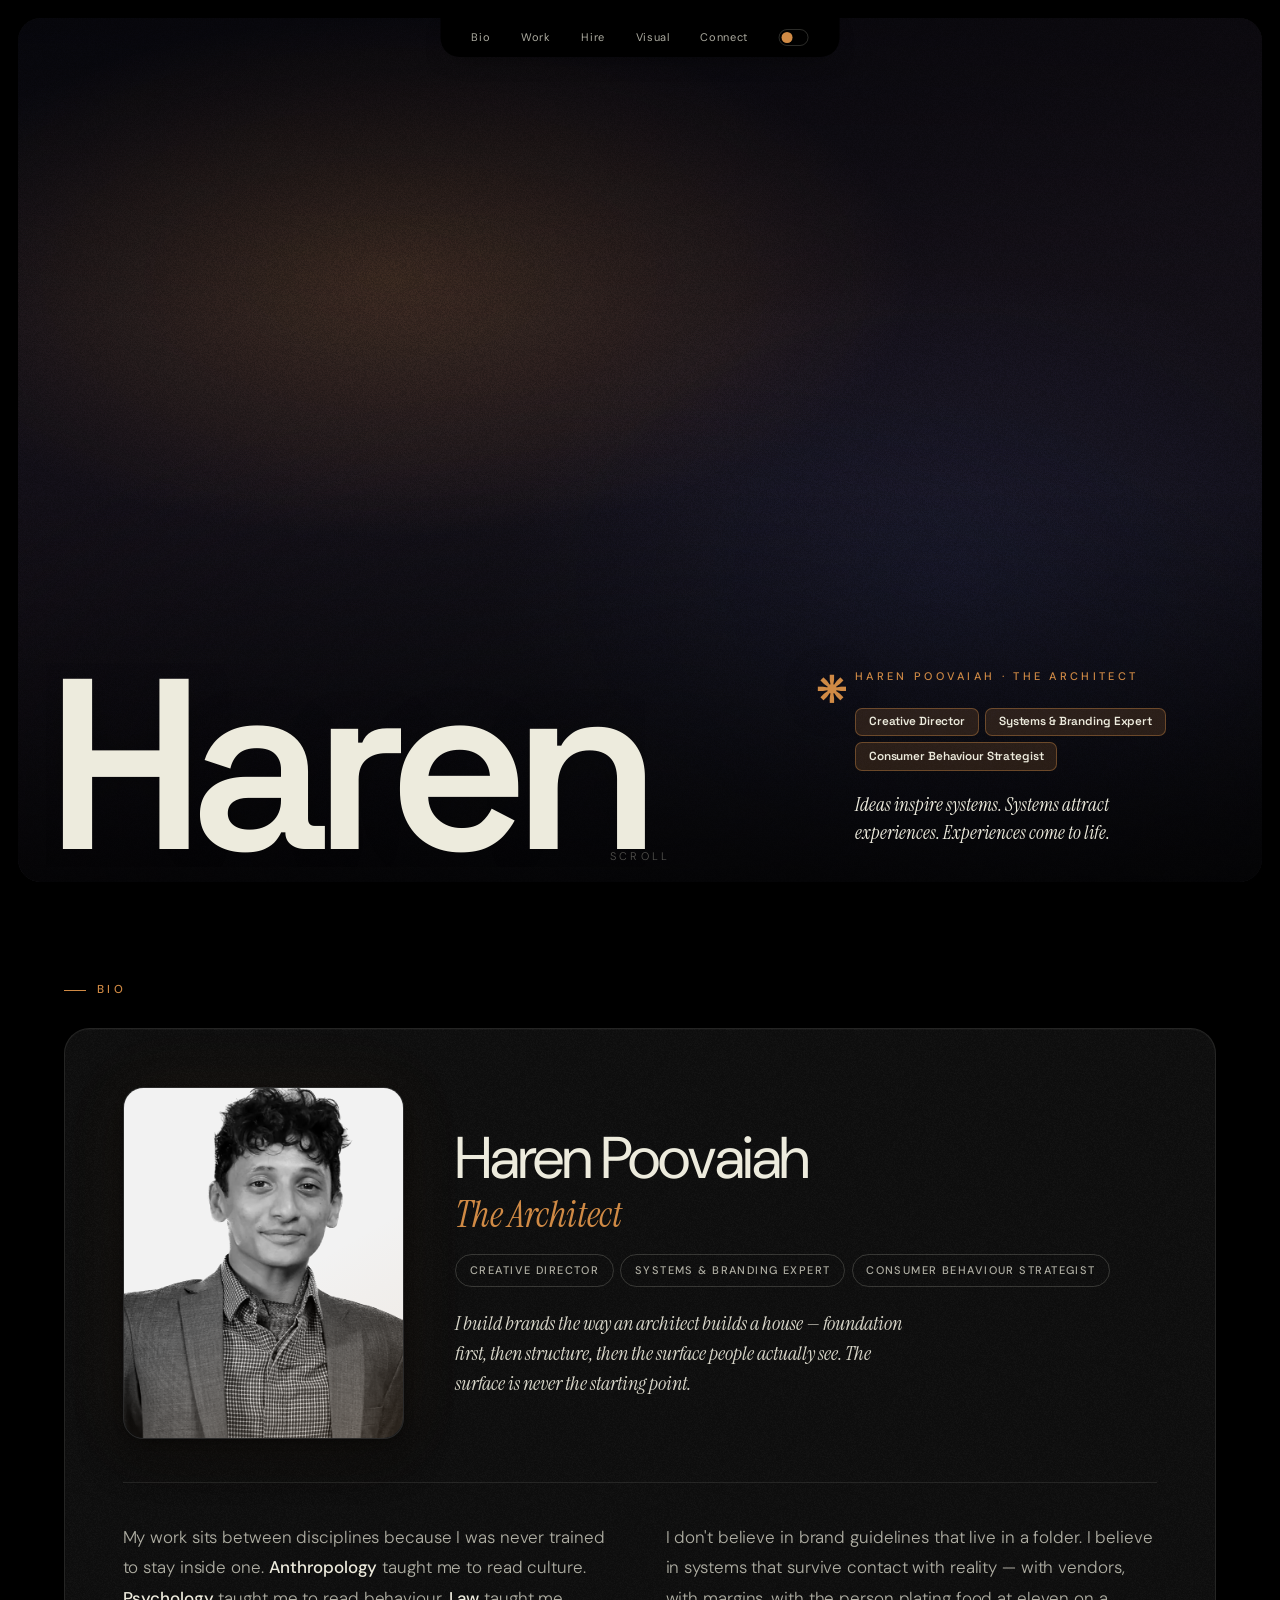
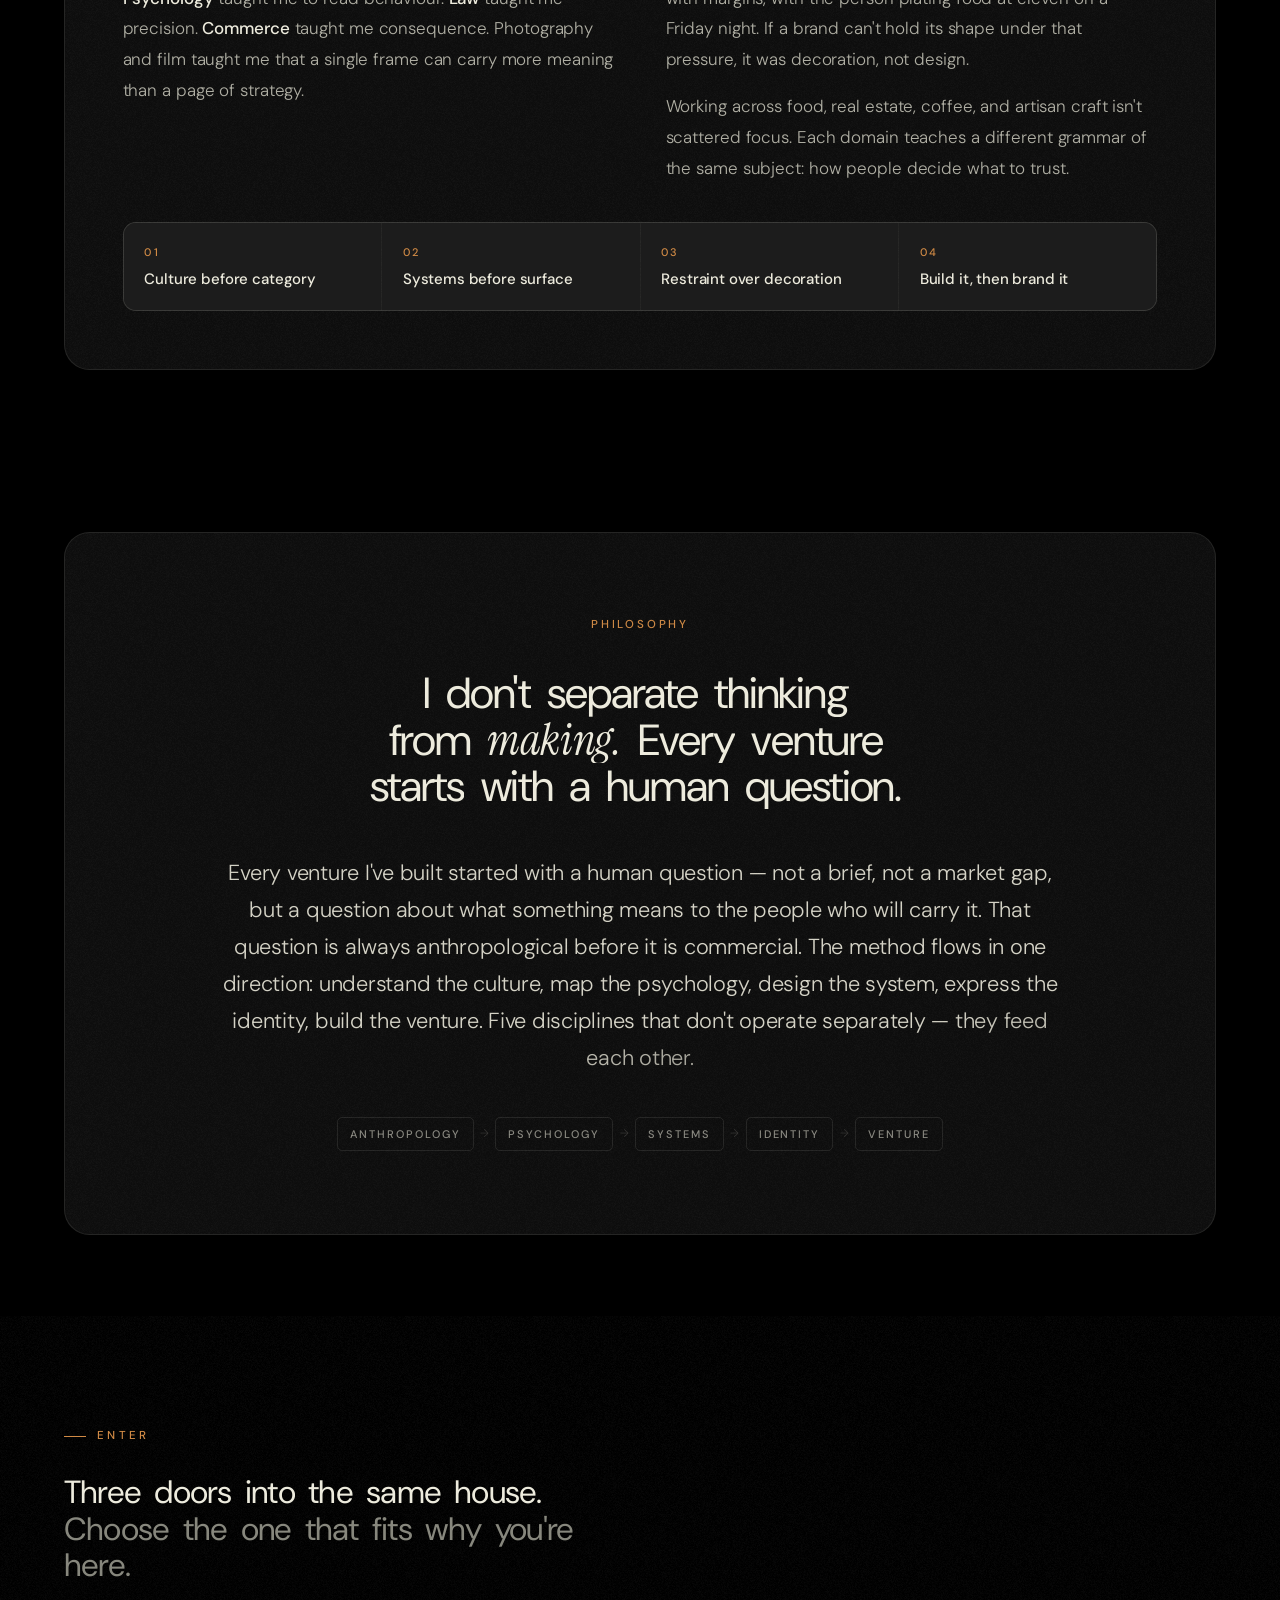
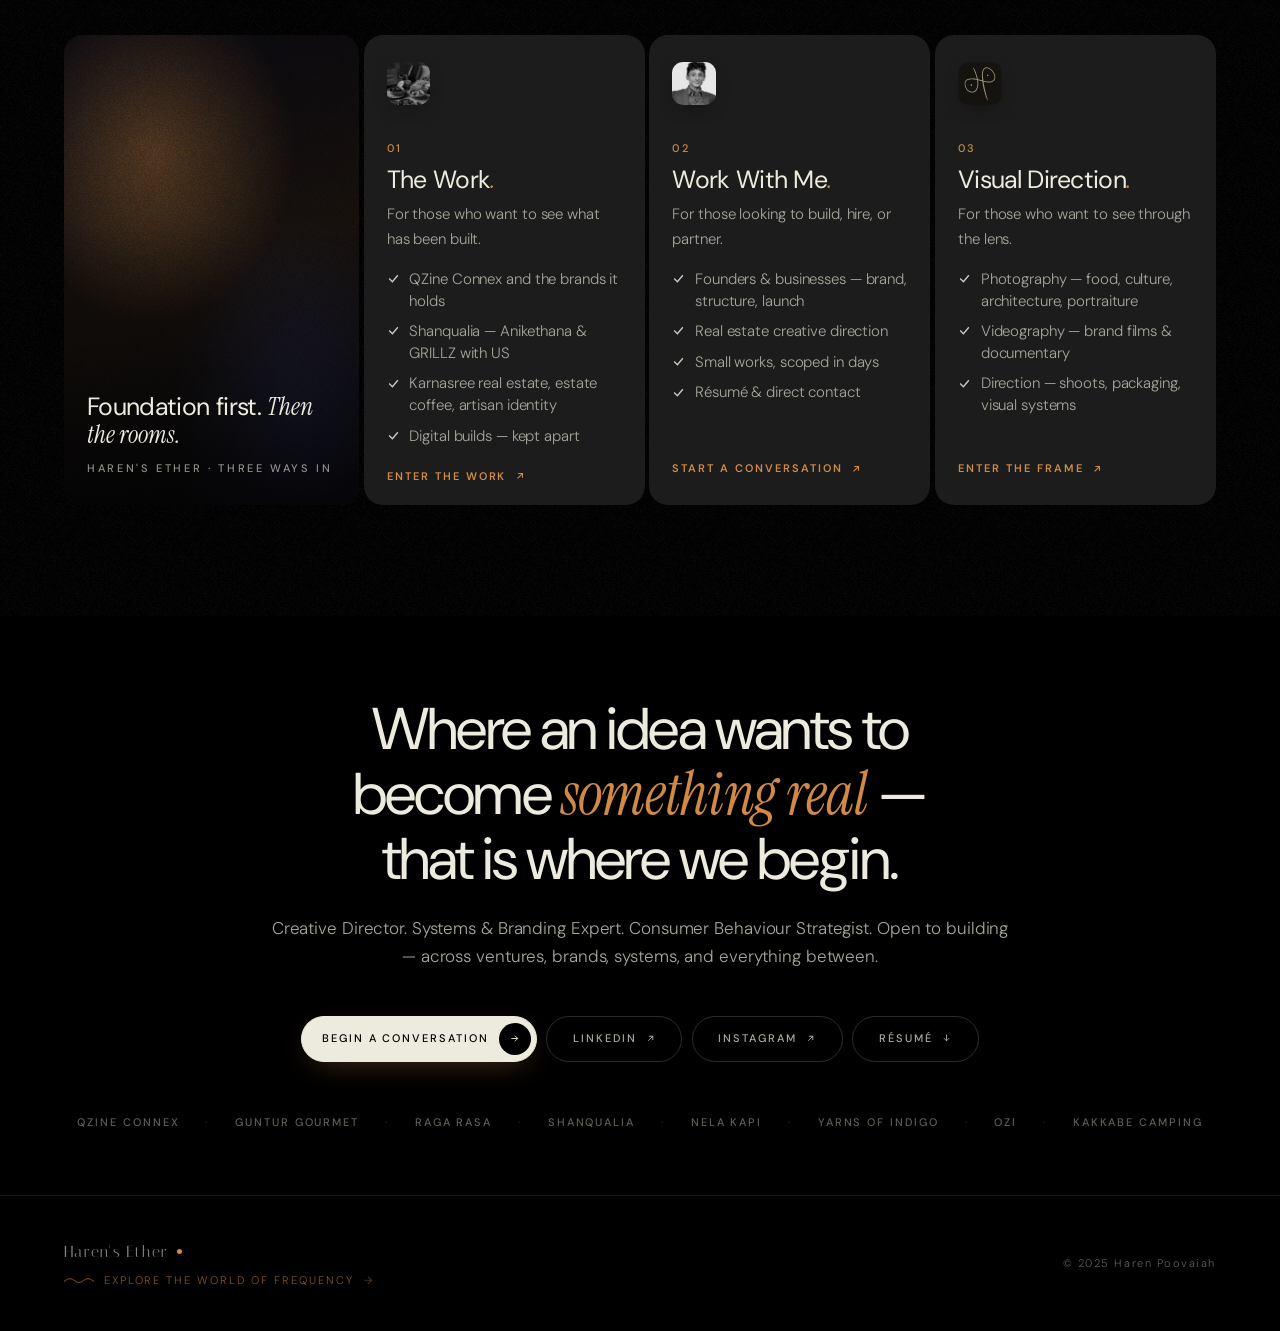
==== commit e9c045dc: "Landing: Haren's Ether now invites visitors in — 'Explore the world of frequency' with a moving wave" ====
--- a/index.html
+++ b/index.html
@@ -28,7 +28,7 @@
 <link rel="preload" as="style" href="https://fonts.googleapis.com/css2?family=DM+Sans:ital,opsz,wght@0,9..40,300..700;1,9..40,300..400&family=Instrument+Serif:ital@0;1&family=Space+Grotesk:wght@500..700&family=Syncopate:wght@700&family=Italiana&display=swap">
 <link href="https://fonts.googleapis.com/css2?family=DM+Sans:ital,opsz,wght@0,9..40,300..700;1,9..40,300..400&family=Instrument+Serif:ital@0;1&family=Space+Grotesk:wght@500..700&family=Syncopate:wght@700&family=Italiana&display=swap" rel="stylesheet" media="print" onload="this.media='all'">
 <noscript><link href="https://fonts.googleapis.com/css2?family=DM+Sans:ital,opsz,wght@0,9..40,300..700;1,9..40,300..400&family=Instrument+Serif:ital@0;1&family=Space+Grotesk:wght@500..700&family=Syncopate:wght@700&family=Italiana&display=swap" rel="stylesheet"></noscript>
-<link rel="stylesheet" href="assets/css/style.min.css?v=75ef6818eb">
+<link rel="stylesheet" href="assets/css/style.min.css?v=7bdf555f5d">
 
 </head>
 <body>
@@ -201,7 +201,7 @@
       </a></span>
       <a href="https://linkedin.com/in/haren-p-3a6b25b4" target="_blank" rel="noopener" class="clink">LinkedIn <svg viewBox="0 0 24 24"><path d="M5 12h14M13 6l6 6-6 6"/></svg></a>
       <a href="https://www.instagram.com/haren.poovaiah?igsh=MTBvaTZ5YTdtZmEwaw%3D%3D&amp;utm_source=qr" target="_blank" rel="noopener" class="clink">Instagram <svg viewBox="0 0 24 24"><path d="M5 12h14M13 6l6 6-6 6"/></svg></a>
-      <a href="resume/Haren_Poovaiah_Resume.pdf" download="Haren_Poovaiah_Resume.pdf" class="clink">Résumé <svg class="dl" viewBox="0 0 24 24"><path d="M12 3v13M6 11l6 6 6-6"/></svg></a>
+      <a href="#resume" data-resume="classic" class="clink">Résumé <svg class="dl" viewBox="0 0 24 24"><path d="M12 3v13M6 11l6 6 6-6"/></svg></a>
     </div>
     <div class="vroll rv d3">
       <span>QZine Connex</span><span class="vsep">&#183;</span>
@@ -217,7 +217,7 @@
 </section>
 
 <footer>
-  <a class="f-l ether-link" href="ether/" aria-label="Haren's Ether — enter">Haren's Ether</a>
+  <a class="ether-cta" href="ether/" aria-label="Haren's Ether — explore the world of frequency"><span class="f-l ether-link">Haren's Ether</span><span class="ether-sub" aria-hidden="true"><svg class="ewave" viewBox="0 0 36 12"><path d="M-24 6 Q-18 1 -12 6 T0 6 T12 6 T24 6 T36 6 T48 6 T60 6"/></svg><span>Explore the world of frequency</span><span class="ear">&#8594;</span></span></a>
   <div class="f-r">&#169; 2025 Haren Poovaiah</div>
 </footer>
 
@@ -567,7 +567,7 @@
   </div>
 </section>
   <div class="wrap"><div class="vnext rv"><a href="#/hire"><span><small>02 &#183; Next door</small><span class="t">Work With Me</span></span><svg viewBox="0 0 24 24"><path d="M5 12h14M13 6l6 6-6 6"/></svg></a><a href="#/visual"><span><small>03 &#183; Next door</small><span class="t">Visual Direction</span></span><svg viewBox="0 0 24 24"><path d="M5 12h14M13 6l6 6-6 6"/></svg></a></div>
-  <div class="vfoot"><a class="f-l ether-link" href="ether/" aria-label="Haren's Ether — enter">Haren's Ether</a><div class="f-r">&#169; 2025 Haren Poovaiah</div></div></div>
+  <div class="vfoot"><a class="ether-cta" href="ether/" aria-label="Haren's Ether — explore the world of frequency"><span class="f-l ether-link">Haren's Ether</span><span class="ether-sub" aria-hidden="true"><svg class="ewave" viewBox="0 0 36 12"><path d="M-24 6 Q-18 1 -12 6 T0 6 T12 6 T24 6 T36 6 T48 6 T60 6"/></svg><span>Explore the world of frequency</span><span class="ear">&#8594;</span></span></a><div class="f-r">&#169; 2025 Haren Poovaiah</div></div></div>
 </div>
 
 <!-- ══════ VIEW: HIRE ══════ -->
@@ -874,14 +874,14 @@
       <p class="con-sub" style="position:relative;z-index:2">Tell me where you are and where you want to be. I&#8217;ll tell you honestly if I can help.</p>
       <div class="con-links">
         <span class="cta-wrap"><a href="mailto:harenpoovaiah@yahoo.co.in?subject=Let%27s%20build%20something" class="clink primary">Begin a conversation <span class="cta-circ"><svg viewBox="0 0 24 24"><path d="M5 12h14M13 6l6 6-6 6"/></svg></span></a></span>
-        <a href="resume/Haren_Poovaiah_Resume.pdf" download="Haren_Poovaiah_Resume.pdf" class="clink">R&#233;sum&#233; <svg class="dl" viewBox="0 0 24 24"><path d="M12 3v13M6 11l6 6 6-6"/></svg></a>
+        <a href="#resume" data-resume="classic" class="clink">R&#233;sum&#233; <svg class="dl" viewBox="0 0 24 24"><path d="M12 3v13M6 11l6 6 6-6"/></svg></a>
         <a href="https://linkedin.com/in/haren-p-3a6b25b4" target="_blank" rel="noopener" class="clink">LinkedIn <svg viewBox="0 0 24 24"><path d="M5 12h14M13 6l6 6-6 6"/></svg></a>
       </div>
     </div>
   </div>
 </section>
   <div class="wrap"><div class="vnext rv"><a href="#/work"><span><small>01 &#183; Next door</small><span class="t">The Work</span></span><svg viewBox="0 0 24 24"><path d="M5 12h14M13 6l6 6-6 6"/></svg></a><a href="#/visual"><span><small>03 &#183; Next door</small><span class="t">Visual Direction</span></span><svg viewBox="0 0 24 24"><path d="M5 12h14M13 6l6 6-6 6"/></svg></a></div>
-  <div class="vfoot"><a class="f-l ether-link" href="ether/" aria-label="Haren's Ether — enter">Haren's Ether</a><div class="f-r">&#169; 2025 Haren Poovaiah</div></div></div>
+  <div class="vfoot"><a class="ether-cta" href="ether/" aria-label="Haren's Ether — explore the world of frequency"><span class="f-l ether-link">Haren's Ether</span><span class="ether-sub" aria-hidden="true"><svg class="ewave" viewBox="0 0 36 12"><path d="M-24 6 Q-18 1 -12 6 T0 6 T12 6 T24 6 T36 6 T48 6 T60 6"/></svg><span>Explore the world of frequency</span><span class="ear">&#8594;</span></span></a><div class="f-r">&#169; 2025 Haren Poovaiah</div></div></div>
 </div>
 
 <!-- ══════ VIEW: VISUAL ══════ -->
@@ -936,10 +936,29 @@
   </div>
 </section>
   <div class="wrap"><div class="vnext rv"><a href="#/work"><span><small>01 &#183; Next door</small><span class="t">The Work</span></span><svg viewBox="0 0 24 24"><path d="M5 12h14M13 6l6 6-6 6"/></svg></a><a href="#/hire"><span><small>02 &#183; Next door</small><span class="t">Work With Me</span></span><svg viewBox="0 0 24 24"><path d="M5 12h14M13 6l6 6-6 6"/></svg></a></div>
-  <div class="vfoot"><a class="f-l ether-link" href="ether/" aria-label="Haren's Ether — enter">Haren's Ether</a><div class="f-r">&#169; 2025 Haren Poovaiah</div></div></div>
+  <div class="vfoot"><a class="ether-cta" href="ether/" aria-label="Haren's Ether — explore the world of frequency"><span class="f-l ether-link">Haren's Ether</span><span class="ether-sub" aria-hidden="true"><svg class="ewave" viewBox="0 0 36 12"><path d="M-24 6 Q-18 1 -12 6 T0 6 T12 6 T24 6 T36 6 T48 6 T60 6"/></svg><span>Explore the world of frequency</span><span class="ear">&#8594;</span></span></a><div class="f-r">&#169; 2025 Haren Poovaiah</div></div></div>
 </div>
 
 <!-- Contact chooser -->
+<div class="cc rg" id="rg" role="dialog" aria-modal="true" aria-labelledby="rgT" hidden>
+  <div class="cc-bg" data-rg-close></div>
+  <div class="cc-box">
+    <button class="cc-x" data-rg-close aria-label="Close">&#10005;</button>
+    <p class="cc-eyebrow">R&#233;sum&#233;</p>
+    <h3 class="cc-t" id="rgT">A little about <span class="serif">you first.</span></h3>
+    <form class="rg-f" id="rgF" novalidate>
+      <label class="rg-l"><span>Name</span><input name="name" autocomplete="name" required maxlength="120"></label>
+      <label class="rg-l"><span>Email</span><input name="email" type="email" autocomplete="email" required maxlength="160"></label>
+      <label class="rg-l"><span>Company or role <i>optional</i></span><input name="company" autocomplete="organization" maxlength="160"></label>
+      <label class="rg-l"><span>What brings you here? <i>optional</i></span><input name="reason" maxlength="400" placeholder="A project, a role, a partnership&#8230;"></label>
+      <input class="rg-hp" name="website" tabindex="-1" autocomplete="off" aria-hidden="true">
+      <button class="rg-go" type="submit"><span>Download r&#233;sum&#233;</span><svg viewBox="0 0 24 24"><path d="M12 3v13M6 11l6 6 6-6"/></svg></button>
+      <p class="rg-msg" id="rgMsg" role="status"></p>
+      <p class="rg-note">Shared only with Haren, to know who he&#8217;s talking to. No newsletters, ever.</p>
+    </form>
+  </div>
+</div>
+
 <div class="cc" id="cc" role="dialog" aria-modal="true" aria-labelledby="ccT" hidden>
   <div class="cc-bg" data-cc-close></div>
   <div class="cc-box">
@@ -966,7 +985,7 @@
 <div class="lb" id="lb" onclick="if(event.target===this)lbClose()"><button class="lb-x" onclick="lbClose()" aria-label="Close">&#10005;</button><button class="lb-nav prev" onclick="lbStep(-1)" aria-label="Previous">&#8592;</button><button class="lb-nav next" onclick="lbStep(1)" aria-label="Next">&#8594;</button><div class="lb-m" id="lbm"></div><div class="lb-c" id="lbc"></div></div>
 
 <script src="assets/js/visual-assets.js?v=43915b42af"></script>
-<script src="assets/js/main.min.js?v=62d0bc273d"></script>
+<script src="assets/js/main.min.js?v=4d193e8be4"></script>
 
 </body>
 </html>
--- a/assets/css/style.min.css
+++ b/assets/css/style.min.css
@@ -1 +1 @@
-:root{--sans:"DM Sans",ui-sans-serif,-apple-system,BlinkMacSystemFont,"Segoe UI",Roboto,"Helvetica Neue",Arial,sans-serif;--serif:"Instrument Serif",Georgia,"Times New Roman",serif;--display:"Space Grotesk",var(--sans);--t-micro:clamp(9.5px,.62vw,11px);--t-label:clamp(10px,.7vw,11.5px);--t-small:clamp(13px,.85vw,14.5px);--t-body:clamp(15px,1.02vw,17px);--t-lead:clamp(16.5px,1.15vw,19px);--t-h4:clamp(17px,1.35vw,21px);--t-h3:clamp(20px,1.75vw,27px);--t-h2:clamp(27px,3.4vw,50px);--t-h1:clamp(34px,4.6vw,68px);--t-mega:clamp(52px,19vw,300px);--lh-tight:1.08;--lh-head:1.18;--lh-body:1.72;--lh-loose:1.8;--black:#000000;--card-dark:#0E0E0E;--card-mid:#1C1C1C;--card-hi:#262626;--cream:#EDEBDD;--cream-90:rgba(237,235,221,.9);--cream-72:rgba(237,235,221,.72);--cream-56:rgba(237,235,221,.56);--cream-34:rgba(237,235,221,.34);--gray-4:#A5A59B;--gray-5:#87877D;--ember:#D08A45;--ember-lt:#EFA059;--ember-glow:rgba(208,138,69,.15);--line:rgba(237,235,221,.1);--line-mid:rgba(237,235,221,.18);--name-cream:#EDEBDD;--ease:cubic-bezier(.16,1,.3,1);--ease-card:cubic-bezier(.22,1,.36,1);--pad:clamp(.7rem,1.4vw,1.4rem);--gutter:clamp(1.25rem,5vw,4.5rem);--inner:1440px;--sec:clamp(4rem,9vh,8.5rem)}[data-theme=light]{--black:#F2EEE4;--card-dark:#E9E4D7;--card-mid:#DFD9C9;--card-hi:#D5CEBB;--cream:#14140F;--cream-90:rgba(20,20,15,.9);--cream-72:rgba(20,20,15,.76);--cream-56:rgba(20,20,15,.6);--cream-34:rgba(20,20,15,.38);--gray-4:#4A4A42;--gray-5:#5F5F55;--ember:#A65D18;--ember-lt:#8F4E12;--ember-glow:rgba(166,93,24,.11);--line:rgba(20,20,15,.13);--line-mid:rgba(20,20,15,.22);--name-cream:#EDEBDD}*,*:before,*:after{margin:0;padding:0;box-sizing:border-box}button,a{-webkit-tap-highlight-color:transparent;touch-action:manipulation}html{scroll-behavior:smooth;-webkit-text-size-adjust:100%}body{background:var(--black);color:var(--cream);font-family:var(--sans);font-weight:300;font-size:var(--t-body);line-height:var(--lh-body);letter-spacing:-.006em;overflow-x:hidden;cursor:none;-webkit-font-smoothing:antialiased;-moz-osx-font-smoothing:grayscale;text-rendering:optimizeLegibility;font-optical-sizing:auto;transition:background .5s var(--ease),color .5s var(--ease)}.serif{font-family:var(--serif);font-style:italic;font-weight:400;letter-spacing:0}@media (prefers-reduced-motion:reduce){*{transition-duration:.01ms!important;animation-duration:.01ms!important}}.noise-overlay{position:absolute;inset:0;pointer-events:none;background-image:url(../img/noise.webp);background-size:128px 128px;opacity:.7;mix-blend-mode:overlay}.bg-noise{position:absolute;inset:0;pointer-events:none;background-image:url(../img/noise.webp);background-size:128px 128px;opacity:.12}.cdot,.cring{position:fixed;top:0;left:0;pointer-events:none;z-index:9999;border-radius:50%;transform:translate(-50%,-50%)}.cdot{width:5px;height:5px;background:var(--ember-lt);box-shadow:0 0 8px var(--ember-lt);will-change:transform;transform:translate3d(-100px,-100px,0)}.cring{width:34px;height:34px;border:1px solid rgba(208,138,69,.42);will-change:transform;transform:translate3d(-100px,-100px,0);transition:width .2s var(--ease),height .2s var(--ease),border-color .2s}.cring.hov{width:54px;height:54px;border-color:var(--ember)}@media (hover:none){.cdot,.cring{display:none}body{cursor:auto}a,button,.pcard,.tile{cursor:pointer}}#hero{height:100svh;min-height:580px;padding:var(--pad);position:relative}.hero-frame{position:relative;width:100%;height:100%;border-radius:clamp(.9rem,1.8vw,1.8rem);overflow:hidden;background:#050505}.hero-video{position:absolute;inset:0;width:100%;height:100%;object-fit:cover;z-index:0}.hero-fallback{position:absolute;inset:0;z-index:0;background:radial-gradient(ellipse 70% 50% at 30% 30%,rgba(208,138,69,.22),transparent 60%),radial-gradient(ellipse 60% 60% at 75% 65%,rgba(60,70,140,.18),transparent 60%),radial-gradient(ellipse 90% 70% at 50% 90%,rgba(18,18,26,.9),transparent 70%),linear-gradient(160deg,#0a0a12,#141018 45%,#0d0d14);animation:drift 26s ease-in-out infinite alternate}@keyframes drift{0%{transform:scale(1.04)}50%{transform:scale(1.09) translate(-1.5%,1%)}to{transform:scale(1.05) translate(1%,-1%)}}.hero-grad{position:absolute;inset:0;z-index:2;pointer-events:none;background:linear-gradient(to bottom,rgba(0,0,0,.38) 0%,transparent 36%,transparent 54%,rgba(0,0,0,.76) 100%)}.hero-frame .noise-overlay{z-index:3}.navpill{position:absolute;top:0;left:50%;transform:translate(-50%);z-index:40;background:var(--black);border-radius:0 0 clamp(.9rem,1.5vw,1.4rem) clamp(.9rem,1.5vw,1.4rem);padding:.62rem clamp(1rem,2.4vw,2rem);display:flex;align-items:center;gap:clamp(.85rem,2.4vw,3.2rem);transition:background .5s var(--ease)}.navpill a{font-size:var(--t-micro);font-weight:400;letter-spacing:.06em;color:var(--cream-72);text-decoration:none;white-space:nowrap;transition:color .25s}.navpill a:hover{color:var(--cream)}.themebtn{width:30px;height:17px;border-radius:9px;flex-shrink:0;border:1px solid var(--line-mid);background:transparent;position:relative;cursor:none;transition:border-color .3s}.themebtn:after{content:"";position:absolute;top:2px;left:2px;width:11px;height:11px;border-radius:50%;background:var(--ember);transition:transform .35s var(--ease),background .35s}[data-theme=light] .themebtn:after{transform:translate(13px);background:#14140f}.hero-content{position:absolute;bottom:0;left:0;right:0;z-index:20;padding:0 clamp(.9rem,2.2vw,2.2rem) clamp(.5rem,1.2vw,1.3rem);display:grid;grid-template-columns:repeat(12,1fr);gap:clamp(1rem,2vw,2rem);align-items:end}.hero-head-wrap{grid-column:1/span 8;position:relative}.hero-head{font-family:var(--display);font-size:var(--t-mega);font-weight:600;line-height:.84;letter-spacing:-.068em;color:var(--name-cream);position:relative;display:block}.hero-head .w{display:inline-block;overflow:hidden;vertical-align:bottom}.hero-head .w>span{display:inline-block;transform:translateY(105%);opacity:0;transition:transform 1s var(--ease),opacity .8s ease}.hero-head.pulled .w>span{transform:translateY(0);opacity:1}.hero-star{position:absolute;top:.06em;right:-.05em;font-size:.26em;line-height:1;color:var(--ember);opacity:0;transition:opacity .6s ease .9s}.hero-head.pulled .hero-star{opacity:1}.hero-side{grid-column:9/span 4;display:flex;flex-direction:column;gap:clamp(.85rem,1.5vw,1.3rem);padding-bottom:clamp(.7rem,1.6vw,1.7rem)}.hero-eyebrow{font-size:var(--t-micro);letter-spacing:.3em;text-transform:uppercase;color:var(--ember);font-weight:500;opacity:0;transform:translateY(14px);transition:opacity .8s ease .35s,transform .8s var(--ease) .35s}.hero-eyebrow.in{opacity:1;transform:translateY(0)}.hero-desc{font-size:var(--t-small);line-height:1.5;color:var(--cream-72);font-weight:300;letter-spacing:-.002em;max-width:38ch;opacity:0;transform:translateY(20px);transition:opacity .9s ease .5s,transform .9s var(--ease) .5s}.hero-desc.in{opacity:1;transform:translateY(0)}.hero-cta{display:inline-flex;align-items:center;gap:.6rem;background:var(--cream);color:var(--black);border-radius:999px;padding:.3rem .3rem .3rem 1.2rem;text-decoration:none;font-size:var(--t-small);font-weight:500;letter-spacing:-.005em;width:fit-content;opacity:0;transform:translateY(20px);transition:opacity .9s ease .7s,transform .9s var(--ease) .7s,gap .3s}.hero-cta.in{opacity:1;transform:translateY(0)}.hero-cta:hover{gap:.85rem}.cta-circ{width:2.15rem;height:2.15rem;border-radius:50%;background:var(--black);display:flex;align-items:center;justify-content:center;flex-shrink:0;transition:transform .3s var(--ease-card)}.hero-cta:hover .cta-circ{transform:scale(1.1)}.cta-circ svg{width:14px;height:14px;stroke:var(--cream);fill:none;stroke-width:1.9}.hero-scroll{position:absolute;bottom:clamp(.6rem,1.3vw,1.3rem);left:50%;transform:translate(-50%);z-index:21;font-size:var(--t-micro);letter-spacing:.3em;text-transform:uppercase;color:var(--cream-34);pointer-events:none}.wrap{max-width:var(--inner);margin:0 auto;padding:0 var(--gutter)}section{position:relative}.slabel{font-size:var(--t-label);letter-spacing:.28em;text-transform:uppercase;color:var(--ember);font-weight:500;display:flex;align-items:center;gap:.7rem;margin-bottom:clamp(1rem,2vw,1.6rem)}.slabel:before{content:"";width:22px;height:1px;background:var(--ember)}.pu .w{display:inline-block;overflow:hidden;vertical-align:bottom}.pu .w>span{display:inline-block;transform:translateY(24px);opacity:0;transition:transform .75s var(--ease),opacity .6s ease}.pu.pulled .w>span{transform:translateY(0);opacity:1}.chars span{opacity:.16;transition:opacity .18s linear}.rv{opacity:0;transform:translateY(24px);transition:opacity .7s var(--ease),transform .7s var(--ease)}.rv.in{opacity:1;transform:translateY(0)}.d1{transition-delay:.1s}.d2{transition-delay:.2s}.d3{transition-delay:.3s}.d4{transition-delay:.4s}#bio{padding:var(--sec) 0}.bio-card{background:var(--card-dark);border-radius:clamp(1rem,2vw,2rem);padding:clamp(1.8rem,4.5vw,4rem);position:relative;overflow:hidden;border:1px solid var(--line);transition:background .5s var(--ease),border-color .35s}.bio-grid{display:grid;grid-template-columns:clamp(200px,26vw,340px) 1fr;gap:clamp(1.8rem,4.5vw,4.5rem);align-items:start;position:relative;z-index:2}.portrait{position:relative;border-radius:clamp(.9rem,1.6vw,1.5rem);overflow:hidden;aspect-ratio:4/5;background:var(--card-mid);box-shadow:0 2px 10px #00000059,0 18px 44px #0006,0 0 70px #d08a4512;transition:box-shadow .55s var(--ease)}.portrait:hover{box-shadow:0 4px 16px #00000073,0 26px 60px #00000073,0 0 90px #d08a4524}.portrait img{width:100%;height:100%;object-fit:cover;object-position:top center;display:block;filter:grayscale(1) contrast(1.06) brightness(.95);transform:scale(1.02);transition:filter .8s var(--ease),transform .9s var(--ease)}.portrait:hover img{filter:grayscale(0) contrast(1.03) brightness(1);transform:scale(1.05)}.portrait:after{content:"";position:absolute;inset:0;pointer-events:none;background:linear-gradient(150deg,transparent 55%,rgba(208,138,69,.1));border-radius:inherit}.bio-name{font-size:var(--t-h1);font-weight:400;line-height:var(--lh-tight);letter-spacing:-.032em;color:var(--name-cream);margin-bottom:.5rem}.bio-name .em{font-family:var(--serif);font-style:italic;color:var(--ember);display:block;font-size:.62em;letter-spacing:-.01em;margin-top:.12em}.bio-roles{display:flex;flex-wrap:wrap;gap:.4rem;margin:1.1rem 0 clamp(1.4rem,2.6vw,2rem)}.rpill{font-size:var(--t-micro);letter-spacing:.13em;text-transform:uppercase;color:var(--cream-72);font-weight:500;padding:.4rem .85rem;border:1px solid var(--line-mid);border-radius:999px;transition:all .28s}.rpill:hover{color:var(--ember);border-color:#d08a4580;background:var(--ember-glow)}.bio-body p{font-size:var(--t-body);line-height:var(--lh-loose);color:var(--cream-72);margin-bottom:1.05rem;max-width:64ch;font-weight:300}.bio-body p:last-of-type{margin-bottom:0}.bio-body strong{color:var(--cream);font-weight:500}.bio-body .lead{font-family:var(--serif);font-style:italic;font-size:var(--t-h4);line-height:1.5;color:var(--cream-90);letter-spacing:0;margin-bottom:1.3rem}.principles{display:grid;grid-template-columns:repeat(auto-fit,minmax(170px,1fr));gap:1px;margin-top:clamp(1.6rem,3vw,2.4rem);border:1px solid var(--line);border-radius:.8rem;overflow:hidden;background:var(--line)}.pr{background:var(--card-mid);padding:clamp(.95rem,1.8vw,1.3rem);transition:background .3s}.pr:hover{background:var(--card-hi)}.pr-n{font-size:var(--t-micro);letter-spacing:.2em;color:var(--ember);margin-bottom:.45rem;font-weight:500}.pr-t{font-size:var(--t-small);font-weight:500;color:var(--cream);line-height:1.35;letter-spacing:-.008em}#philosophy{padding:var(--sec) 0}.about-card{background:var(--card-dark);border-radius:clamp(1rem,2vw,2rem);padding:clamp(2.4rem,6.5vw,6rem) clamp(1.4rem,4vw,4rem);text-align:center;position:relative;overflow:hidden;border:1px solid var(--line);transition:background .5s var(--ease)}.about-lbl{font-size:var(--t-label);letter-spacing:.24em;text-transform:uppercase;color:var(--ember);margin-bottom:clamp(1.2rem,3vw,2.2rem);font-weight:500}.about-head{font-size:var(--t-h2);font-weight:400;line-height:1.06;letter-spacing:-.028em;max-width:21ch;margin:0 auto clamp(1.6rem,3.6vw,2.8rem);color:var(--cream)}.about-head .seg-serif{font-family:var(--serif);font-style:italic;font-weight:400;letter-spacing:-.01em}.about-head .w{margin-right:.2em}.about-body{font-size:clamp(19px,1.7vw,28px);line-height:1.6;max-width:52ch;margin:0 auto;color:var(--cream-90);font-weight:300;letter-spacing:-.012em}.chain{display:flex;flex-wrap:wrap;justify-content:center;align-items:center;gap:.4rem;margin-top:clamp(1.6rem,3.4vw,2.6rem)}.chain b{font-size:var(--t-micro);letter-spacing:.18em;text-transform:uppercase;color:var(--cream-56);font-weight:500;padding:.4rem .75rem;border:1px solid var(--line);border-radius:5px;transition:all .25s}.chain b:hover{color:var(--ember);border-color:#d08a4566;background:var(--ember-glow)}.chain i{color:var(--line-mid);font-size:10px;font-style:normal}#work{padding:var(--sec) 0}.sec-head{font-size:var(--t-h2);font-weight:400;line-height:1.1;letter-spacing:-.028em;color:var(--cream);margin-bottom:clamp(1.8rem,4vw,3.2rem);max-width:19ch}.sec-head .dim{color:var(--gray-5)}.sec-head .em{font-family:var(--serif);font-style:italic;color:var(--ember);letter-spacing:-.01em}.co{background:var(--card-dark);border-radius:clamp(.9rem,1.6vw,1.5rem);overflow:hidden;margin-bottom:clamp(.9rem,1.6vw,1.4rem);border:1px solid var(--line);transition:border-color .35s,background .5s var(--ease)}.co:hover{border-color:var(--line-mid)}.co-head{padding:clamp(1.4rem,3vw,2.4rem) clamp(1.3rem,3vw,2.4rem) clamp(1rem,2vw,1.5rem);display:flex;justify-content:space-between;gap:1.5rem;align-items:flex-start}.co-badge{font-size:var(--t-micro);letter-spacing:.25em;text-transform:uppercase;color:var(--ember);margin-bottom:.6rem;font-weight:500}.co-name{font-size:var(--t-h3);font-weight:400;line-height:1.14;letter-spacing:-.025em;color:var(--cream);margin-bottom:.35rem}.co-sub{font-size:var(--t-small);color:var(--gray-4);letter-spacing:.005em;line-height:1.5}.co-roles{display:flex;flex-wrap:wrap;gap:.4rem;margin-top:1rem}.pill{font-size:var(--t-micro);letter-spacing:.12em;text-transform:uppercase;color:var(--cream-72);padding:.38rem .8rem;border:1px solid var(--line);border-radius:999px;font-weight:500}.co-logo{height:clamp(28px,3vw,44px);opacity:.78;flex-shrink:0;filter:brightness(1.1);transition:opacity .35s}.co:hover .co-logo{opacity:1}[data-theme=light] .co-logo{filter:invert(1) brightness(.3)}.tile{position:relative;flex-shrink:0;overflow:hidden;width:clamp(58px,7.5vw,148px);aspect-ratio:1/1;border-radius:clamp(.5rem,.9vw,.85rem);background:var(--card-mid);border:1px solid var(--line);transition:border-color .4s var(--ease),transform .5s var(--ease),box-shadow .5s var(--ease)}.tile-inner{position:absolute;inset:0;filter:grayscale(1) contrast(1.05) brightness(.86);transform:scale(1.06);transition:filter .75s var(--ease),transform .95s var(--ease);will-change:filter,transform}.tile-inner img{width:100%;height:100%;object-fit:cover;display:block}.tile-inner.gen{animation:tileDrift 18s ease-in-out infinite alternate}@keyframes tileDrift{0%{background-position:0% 50%}50%{background-position:100% 50%}to{background-position:0% 50%}}.tile-sheen{position:absolute;inset:0;pointer-events:none;opacity:0;background:linear-gradient(115deg,transparent 35%,rgba(255,255,255,.14) 50%,transparent 65%);transform:translate(-100%);transition:opacity .3s}.acc-trigger:hover .tile-sheen,.prow-trigger:hover .tile-sheen{opacity:1;animation:sheen 1.1s var(--ease) forwards}@keyframes sheen{to{transform:translate(100%)}}.acc-trigger:hover .tile-inner,.prow-trigger:hover .tile-inner,.acc.open .tile-inner,.prow.open .tile-inner{filter:grayscale(0) contrast(1) brightness(1);transform:scale(1)}.acc-trigger:hover .tile,.prow-trigger:hover .tile,.acc.open .tile,.prow.open .tile{border-color:#d08a456b;transform:translateY(-2px);box-shadow:0 8px 24px #00000052,0 0 28px #d08a4521}.tile-label{position:absolute;left:0;right:0;bottom:0;z-index:3;padding:.5rem .55rem .45rem;background:linear-gradient(to top,rgba(0,0,0,.78),transparent);font-size:9px;letter-spacing:.14em;text-transform:uppercase;color:#ffffffd1;font-weight:500;line-height:1.2;opacity:0;transform:translateY(6px);transition:opacity .4s var(--ease),transform .4s var(--ease)}.acc-trigger:hover .tile-label,.prow-trigger:hover .tile-label{opacity:1;transform:translateY(0)}@media (max-width:820px){.tile-label{display:none}}.t-qzine{background:linear-gradient(125deg,#1a1208,#d08a45 38%,#6b3a12 62%,#120c06);background-size:280% 280%}.t-guntur{background:linear-gradient(125deg,#1a0806,#a32418 38%,#5c1109 62%,#120504);background-size:280% 280%}.t-raga{background:linear-gradient(125deg,#0a0a1c,#4a3fa8 38%,#7b3fa8 62%,#080814);background-size:280% 280%}.t-abh{background:linear-gradient(125deg,#161005,#b08432 38%,#6d4f18 62%,#100b04);background-size:280% 280%}.t-shivam{background:linear-gradient(125deg,#0a1012,#3e6b70 38%,#25484d 62%,#070d0f);background-size:280% 280%}.t-nela{background:linear-gradient(125deg,#0a1008,#4a7a32 38%,#6b4a1e 62%,#080d06);background-size:280% 280%}.t-yarns{background:linear-gradient(125deg,#070a14,#2c4a8a 38%,#1a3560 62%,#050810);background-size:280% 280%}.t-ozi{background:linear-gradient(125deg,#061210,#2f8a6b 38%,#7da83f 62%,#040e0c);background-size:280% 280%}.t-yaka{background:linear-gradient(125deg,#120a06,#6b3a1e 38%,#a05c2e 62%,#0d0704);background-size:280% 280%}.acc-list{border-top:1px solid var(--line)}.acc{border-bottom:1px solid var(--line)}.acc:last-child{border-bottom:none}.acc-trigger{width:100%;background:none;border:none;color:inherit;text-align:left;display:grid;grid-template-columns:auto 1fr auto;gap:clamp(.8rem,1.6vw,1.5rem);align-items:center;padding:clamp(.85rem,1.7vw,1.3rem) clamp(1.3rem,3vw,2.4rem);cursor:none;transition:background .22s;font-family:inherit}.acc-trigger:hover{background:var(--card-mid)}.acc-meta{display:flex;flex-direction:column;gap:.16rem;min-width:0}.tag{font-size:9px;letter-spacing:.24em;text-transform:uppercase;padding:.18rem .55rem;border-radius:999px;width:fit-content;margin-bottom:.3rem;font-weight:600}.tag-made{color:#f0a45c;background:#d08a4524;border:1px solid rgba(208,138,69,.3)}[data-theme=light] .tag-made{color:#8f4e12;background:#a65d181f;border-color:#a65d184d}.tag-mgd{color:var(--cream-56);background:var(--card-mid);border:1px solid var(--line)}.acc-title{font-size:var(--t-h4);font-weight:500;line-height:1.2;letter-spacing:-.02em;color:var(--cream)}.acc-sub{font-size:var(--t-small);color:var(--gray-4);font-weight:300;line-height:1.5}.plus{width:27px;height:27px;border-radius:50%;border:1px solid var(--line);color:var(--cream-56);display:flex;align-items:center;justify-content:center;font-size:14px;flex-shrink:0;line-height:1;font-weight:300;transition:transform .35s var(--ease),border-color .25s,background .25s,color .25s}.acc.open .plus,.prow.open .plus,.exp.open .plus{transform:rotate(45deg);border-color:var(--ember);color:var(--ember);background:var(--ember-glow)}.acc-body,.prow-body,.exp-body{max-height:0;overflow:hidden;opacity:0;transition:max-height .5s var(--ease),opacity .4s ease}.acc.open .acc-body{max-height:760px;opacity:1}.acc-inner{padding:clamp(.9rem,1.8vw,1.4rem) clamp(1.3rem,3vw,2.4rem) clamp(1.3rem,2.4vw,2rem);border-top:1px solid var(--line);display:grid;grid-template-columns:1fr auto;gap:1.6rem;align-items:start}.acc-desc{font-size:var(--t-body);line-height:var(--lh-body);color:var(--cream-72);margin-bottom:1rem;max-width:62ch;font-weight:300}.chips{list-style:none;display:flex;flex-wrap:wrap;gap:.35rem}.chips li{font-size:var(--t-micro);letter-spacing:.08em;color:var(--gray-4);padding:.32rem .65rem;border:1px solid var(--line);border-radius:4px;transition:color .2s,border-color .2s;font-weight:400}.chips li:hover{color:var(--cream-72);border-color:var(--line-mid)}.acc-img{width:clamp(120px,15vw,190px);border-radius:.7rem;overflow:hidden;flex-shrink:0}.acc-img img{width:100%;display:block;aspect-ratio:4/3;object-fit:cover;filter:brightness(.92) contrast(1.04)}.acc-link{display:inline-flex;align-items:center;gap:.4rem;margin-top:1rem;font-size:var(--t-micro);letter-spacing:.18em;text-transform:uppercase;font-weight:500;color:var(--ember);text-decoration:none;padding-bottom:2px;border-bottom:1px solid rgba(208,138,69,.32);transition:gap .25s,border-color .25s;width:fit-content}.acc-link:hover{gap:.7rem;border-color:var(--ember)}.acc-link svg{width:11px;height:11px;stroke:currentColor;fill:none;stroke-width:2;transform:rotate(-45deg)}.cluster{margin-top:clamp(1.6rem,3vw,2.6rem)}.cl-label{font-size:var(--t-label);letter-spacing:.26em;text-transform:uppercase;color:var(--gray-5);padding-bottom:clamp(.7rem,1.5vw,1.1rem);border-bottom:1px solid var(--line);font-weight:500}.prow{border-bottom:1px solid var(--line)}.prow-trigger{width:100%;background:none;border:none;color:inherit;text-align:left;font-family:inherit;display:grid;grid-template-columns:auto 1fr auto;gap:clamp(.8rem,1.6vw,1.5rem);align-items:center;padding:clamp(.9rem,1.8vw,1.4rem) 0;cursor:none;transition:opacity .22s}.prow-trigger:hover{opacity:.92}.prow-l{display:flex;flex-direction:column;gap:.2rem;min-width:0}.prow-type{font-size:var(--t-micro);letter-spacing:.24em;text-transform:uppercase;color:var(--ember);opacity:.85;font-weight:500}.prow-name{font-size:var(--t-h4);font-weight:500;line-height:1.18;letter-spacing:-.02em;color:var(--cream)}.prow-one{font-size:var(--t-small);color:var(--gray-4);line-height:1.5;font-weight:300}.prow.consult .prow-name{font-size:clamp(15px,1.15vw,18px)}.prow.consult .prow-type{opacity:.55}.prow.consult .tile{width:clamp(48px,5.5vw,104px)}.prow.open .prow-body{max-height:640px;opacity:1}.prow-inner{padding:0 0 clamp(1.1rem,2.2vw,1.8rem);display:grid;grid-template-columns:1fr auto;gap:1.6rem;align-items:start}#process{padding:var(--sec) 0;position:relative}.pgrid{display:grid;grid-template-columns:repeat(5,1fr);gap:.3rem;margin-top:clamp(1.6rem,3vw,2.6rem)}.pcard{background:var(--card-mid);padding:clamp(1.2rem,2.2vw,2rem) clamp(1rem,1.7vw,1.5rem);cursor:none;position:relative;overflow:hidden;display:flex;flex-direction:column;opacity:0;transform:scale(.95);transition:opacity .7s var(--ease-card),transform .7s var(--ease-card),background .3s}.pcard.in{opacity:1;transform:scale(1)}.pcard:hover,.pcard.open{background:var(--card-hi)}.pcard:first-child{border-radius:clamp(.8rem,1.4vw,1.2rem) 0 0 clamp(.8rem,1.4vw,1.2rem)}.pcard:last-child{border-radius:0 clamp(.8rem,1.4vw,1.2rem) clamp(.8rem,1.4vw,1.2rem) 0}.pc-num{font-size:var(--t-micro);letter-spacing:.2em;color:var(--ember);margin-bottom:.7rem;font-weight:500}.pc-title{font-size:var(--t-h4);font-weight:500;line-height:1.18;letter-spacing:-.02em;color:var(--cream);margin-bottom:.45rem}.pc-sub{font-size:var(--t-small);color:var(--gray-4);line-height:1.6;font-weight:300}.pc-detail{max-height:0;overflow:hidden;opacity:0;font-size:var(--t-small);color:var(--cream-72);line-height:1.72;font-weight:300;transition:max-height .45s var(--ease),opacity .35s,padding .35s,margin .35s}.pcard.open .pc-detail{max-height:340px;opacity:1;padding-top:.85rem;margin-top:.85rem;border-top:1px solid var(--line)}.pc-more{display:inline-flex;align-items:center;gap:.35rem;margin-top:auto;padding-top:1rem;font-size:var(--t-micro);letter-spacing:.16em;text-transform:uppercase;color:var(--ember);opacity:.65;transition:opacity .22s;font-weight:500}.pcard:hover .pc-more,.pcard.open .pc-more{opacity:1}.pc-more svg{width:9px;height:9px;stroke:currentColor;fill:none;stroke-width:2.2;transform:rotate(-45deg);transition:transform .3s}.pcard.open .pc-more svg{transform:rotate(45deg)}#experience{padding:var(--sec) 0}.exp-list{margin-top:clamp(1.6rem,3vw,2.6rem)}.exp{border-bottom:1px solid var(--line)}.exp-trigger{width:100%;background:none;border:none;color:inherit;text-align:left;font-family:inherit;display:grid;grid-template-columns:clamp(50px,5.5vw,76px) 1fr auto;gap:clamp(.9rem,2vw,1.8rem);align-items:center;padding:clamp(1rem,2vw,1.6rem) 0;cursor:none;transition:opacity .22s}.exp-trigger:hover{opacity:.82}.exp-yr{font-size:var(--t-label);letter-spacing:.1em;color:var(--ember);font-weight:600}.exp-meta{display:flex;flex-direction:column;gap:.18rem;min-width:0}.exp-role{font-size:var(--t-h4);font-weight:500;line-height:1.18;letter-spacing:-.02em;color:var(--cream)}.exp-co{font-size:var(--t-small);color:var(--gray-4);letter-spacing:.005em;font-weight:400}.exp-sum{font-size:var(--t-small);color:var(--gray-5);margin-top:.2rem;font-weight:300;line-height:1.55}.exp.open .exp-body{max-height:520px;opacity:1}.exp-inner{padding:0 0 clamp(1.1rem,2.2vw,1.8rem);padding-left:calc(clamp(50px,5.5vw,76px) + clamp(.9rem,2vw,1.8rem))}.exp-ul{list-style:none;display:flex;flex-direction:column;gap:.5rem;border-left:1px solid var(--line);padding-left:1.1rem}.exp-ul li{font-size:var(--t-body);color:var(--cream-72);line-height:1.66;font-weight:300;display:flex;gap:.6rem;align-items:flex-start}.exp-ul li svg{width:12px;height:12px;stroke:var(--ember);fill:none;stroke-width:2.5;flex-shrink:0;margin-top:.44em;opacity:.8}#foundations{padding:var(--sec) 0}.fgrid{display:grid;grid-template-columns:1fr 1fr;gap:clamp(2rem,5vw,4.5rem);margin-top:clamp(1.6rem,3vw,2.6rem)}.f-lbl{font-size:var(--t-label);letter-spacing:.26em;text-transform:uppercase;color:var(--gray-5);margin-bottom:clamp(1rem,2vw,1.5rem);padding-bottom:.8rem;border-bottom:1px solid var(--line);font-weight:500}.edu{display:grid;grid-template-columns:46px 1fr;gap:1rem;padding:clamp(.85rem,1.6vw,1.15rem) 0;border-bottom:1px solid var(--line);align-items:start}.edu:last-child{border-bottom:none}.edu-yr{font-size:var(--t-label);letter-spacing:.08em;color:var(--ember);padding-top:.2rem;font-weight:600}.edu-deg{font-size:var(--t-small);font-weight:500;line-height:1.4;letter-spacing:-.012em;color:var(--cream)}.edu-sch{font-size:var(--t-small);color:var(--gray-4);margin-top:.18rem;font-weight:300}.disc{display:grid;grid-template-columns:1fr 1.15fr;gap:1rem;padding:clamp(.75rem,1.4vw,1.05rem) 0;border-bottom:1px solid var(--line);align-items:center}.disc:last-child{border-bottom:none}.disc-n{font-size:var(--t-small);color:var(--cream);font-weight:500;letter-spacing:-.012em}.disc-o{font-size:var(--t-small);color:var(--gray-4);line-height:1.55;font-weight:300}.adapt{margin-top:clamp(2rem,4vw,3.2rem);padding:clamp(1.5rem,3vw,2.6rem);border:1px solid var(--line);border-radius:clamp(.9rem,1.6vw,1.5rem);background:var(--card-dark);position:relative;overflow:hidden;transition:background .5s var(--ease)}.adapt-lbl{font-size:var(--t-label);letter-spacing:.26em;text-transform:uppercase;color:var(--ember);margin-bottom:.9rem;font-weight:500}.adapt-txt{font-family:var(--serif);font-style:italic;font-weight:400;font-size:clamp(17px,1.65vw,26px);color:var(--cream-90);line-height:1.5;max-width:68ch;letter-spacing:-.005em;position:relative;z-index:2}#connect{padding:var(--sec) 0 clamp(3rem,7vh,6rem);text-align:center;position:relative}.con-head{font-size:var(--t-h1);font-weight:400;line-height:1.1;letter-spacing:-.032em;color:var(--cream);max-width:17ch;margin:0 auto clamp(.9rem,2vw,1.4rem)}.con-head .em{font-family:var(--serif);font-style:italic;color:var(--ember);letter-spacing:-.012em}.con-sub{font-size:var(--t-body);color:var(--gray-4);max-width:50ch;margin:0 auto clamp(1.8rem,3.6vw,2.8rem);line-height:1.68;font-weight:300}.con-links{display:flex;flex-wrap:wrap;gap:.6rem;justify-content:center;margin-bottom:clamp(2rem,4vw,3.2rem)}.clink{display:inline-flex;align-items:center;gap:.5rem;font-size:var(--t-micro);letter-spacing:.18em;text-transform:uppercase;color:var(--cream-72);text-decoration:none;font-weight:500;padding:.8rem clamp(1.1rem,2vw,1.7rem);border:1px solid var(--line-mid);border-radius:999px;transition:all .3s;position:relative;overflow:hidden}.clink:hover{color:var(--ember);border-color:#d08a4580;background:var(--ember-glow)}.clink svg{width:11px;height:11px;stroke:currentColor;fill:none;stroke-width:2;transform:rotate(-45deg)}.clink svg.dl{transform:none}.clink.primary{background:var(--cream);color:var(--black);border-color:var(--cream);padding:.3rem .3rem .3rem 1.2rem;gap:.6rem}.clink.primary:hover{background:var(--cream);color:var(--black);gap:.85rem}.clink.primary .cta-circ{width:2rem;height:2rem}.clink.primary .cta-circ svg{transform:none;stroke:var(--cream)}.vroll{display:flex;flex-wrap:wrap;gap:clamp(.7rem,2vw,1.6rem);justify-content:center;align-items:center}.vroll span{font-size:var(--t-micro);letter-spacing:.18em;text-transform:uppercase;color:var(--gray-5);opacity:.7;transition:opacity .3s;font-weight:500}.vroll span:hover{opacity:1}.vsep{opacity:.25!important}footer{border-top:1px solid var(--line);padding:clamp(1.3rem,2.6vw,2rem) var(--gutter);display:flex;justify-content:space-between;align-items:center;flex-wrap:wrap;gap:.75rem;max-width:var(--inner);margin:0 auto}.f-l{font-family:var(--serif);font-style:italic;font-size:var(--t-body);color:var(--cream-56)}.f-r{font-size:var(--t-micro);letter-spacing:.14em;color:var(--gray-5);opacity:.7}::-webkit-scrollbar{width:3px}::-webkit-scrollbar-track{background:transparent}::-webkit-scrollbar-thumb{background:var(--ember);border-radius:2px}.mob{display:none;position:fixed;inset:0;z-index:200;background:#000000f7;flex-direction:column;align-items:center;justify-content:center;gap:1.6rem;backdrop-filter:blur(22px);-webkit-backdrop-filter:blur(22px)}[data-theme=light] .mob{background:#f2eee4f7}.mob.open{display:flex}.mob a{font-size:clamp(19px,5vw,27px);color:var(--cream-72);text-decoration:none;font-weight:400;letter-spacing:-.02em;transition:color .25s}.mob a:hover{color:var(--ember)}.mob-x{position:absolute;top:1.4rem;right:var(--gutter);background:none;border:none;font-size:1.3rem;color:var(--cream-56);cursor:pointer}.burger{display:none;flex-direction:column;gap:4px;background:none;border:none;padding:3px;flex-shrink:0}.burger span{display:block;width:17px;height:1px;background:var(--cream-72)}@media (min-width:1280px){.tile{width:clamp(120px,9vw,168px)}.prow.consult .tile{width:clamp(96px,7vw,128px)}}@media (min-width:1700px){.tile{width:180px}.prow.consult .tile{width:140px}}@media (max-width:1100px){.pgrid{grid-template-columns:repeat(3,1fr)}.pcard:first-child{border-radius:clamp(.8rem,1.4vw,1.2rem) 0 0 0}.pcard:nth-child(3){border-radius:0 clamp(.8rem,1.4vw,1.2rem) 0 0}.pcard:nth-child(4){border-radius:0 0 0 clamp(.8rem,1.4vw,1.2rem)}.pcard:last-child{border-radius:0 0 clamp(.8rem,1.4vw,1.2rem) 0}}@media (max-width:940px){.bio-grid{grid-template-columns:1fr;gap:1.8rem}.portrait{max-width:280px;aspect-ratio:1/1}.hero-content{grid-template-columns:1fr;gap:1rem;align-items:start}.hero-head-wrap,.hero-side{grid-column:1}.hero-side{padding-bottom:.4rem}.hero-head{font-size:clamp(46px,21vw,150px)}.navpill a:nth-child(n+5){display:none}.burger{display:flex}.fgrid{grid-template-columns:1fr;gap:2.4rem}.acc-inner,.prow-inner{grid-template-columns:1fr;gap:1.1rem}.acc-img{width:100%;max-height:180px}.acc-img img{height:180px;aspect-ratio:unset}}@media (max-width:700px){.pgrid{grid-template-columns:repeat(2,1fr)}.pcard{border-radius:0!important}.pcard:first-child{border-radius:.9rem 0 0!important}.pcard:nth-child(2){border-radius:0 .9rem 0 0!important}.pcard:last-child{border-radius:0 0 .9rem .9rem!important;grid-column:1/-1}}@media (max-width:600px){:root{--t-micro:10px;--t-label:10.5px;--t-small:14px;--t-body:15.5px;--t-lead:16.5px;--t-h4:17px;--t-h3:21px;--t-h2:27px;--t-h1:31px;--lh-body:1.68;--gutter:1.15rem}body{cursor:auto;letter-spacing:-.002em}#hero{height:100svh;padding:.55rem}.hero-frame{border-radius:1rem}.navpill{gap:.85rem;padding:.5rem .9rem;border-radius:0 0 .95rem .95rem}.navpill a:nth-child(n+3){display:none}.hero-content{padding:0 1rem .9rem}.hero-head{font-size:clamp(44px,22vw,110px);letter-spacing:-.055em;line-height:.88}.hero-desc{font-size:14px;line-height:1.55;max-width:100%}.hero-scroll{display:none}.slabel{letter-spacing:.22em}.bio-card{padding:1.5rem 1.15rem;border-radius:1rem}.portrait{max-width:200px;margin:0 auto}.bio-name{letter-spacing:-.028em}.bio-body p{max-width:100%}.principles{grid-template-columns:1fr 1fr}.about-card{padding:2rem 1.15rem;border-radius:1rem}.about-head{font-size:26px;max-width:100%;line-height:1.12;letter-spacing:-.024em}.about-body{font-size:16px;line-height:1.7;max-width:100%}.sec-head{max-width:100%;line-height:1.15}.co-head{flex-direction:column;gap:1rem;padding:1.2rem 1.1rem .9rem}.co-logo{height:26px}.acc-trigger{grid-template-columns:auto 1fr auto;gap:.7rem;padding:.85rem 1.1rem}.tile{width:62px;border-radius:.5rem}.prow.consult .tile{width:54px}.acc-inner{padding:.9rem 1.1rem 1.3rem}.acc-img{display:none}.prow-trigger{gap:.7rem;padding:.85rem 0}.chips li{font-size:10px;padding:.28rem .55rem}.exp-trigger{grid-template-columns:1fr auto;gap:.8rem}.exp-yr{display:none}.exp-inner{padding-left:0}.exp-ul li{font-size:15px}.disc{grid-template-columns:1fr;gap:.15rem}.adapt{padding:1.4rem 1.15rem}.adapt-txt{font-size:17px;line-height:1.55}.con-head{max-width:100%}.con-links{flex-direction:column;align-items:center}.clink{width:100%;max-width:275px;justify-content:center}.clink.primary{justify-content:space-between}footer{flex-direction:column;align-items:flex-start;gap:.4rem}}@media (max-width:400px){:root{--t-h1:28px;--t-h2:24px}.pgrid{grid-template-columns:1fr}.pcard{border-radius:0!important}.pcard:first-child{border-radius:.9rem .9rem 0 0!important}.pcard:last-child{border-radius:0 0 .9rem .9rem!important}.principles{grid-template-columns:1fr}.tile{width:54px}}.img-gg{background-image:url(../img/guntur-gourmet-packaging-sm.webp);background-size:cover;background-position:center}.img-yarns{background-image:url(../img/yarns-of-indigo.webp);background-size:cover;background-position:top center}.img-portrait{background-image:url(../img/haren-portrait.webp);background-size:cover;background-position:top center}.tile-inner.img-gg,.tile-inner.img-yarns{background-repeat:no-repeat}.acc-img>div{width:100%;aspect-ratio:4/3;filter:brightness(.92) contrast(1.04)}.portrait>div{width:100%;height:100%;filter:grayscale(1) contrast(1.06) brightness(.95);transform:scale(1.02);transition:filter .8s var(--ease),transform .9s var(--ease)}.portrait:hover>div{filter:grayscale(0) contrast(1.03) brightness(1);transform:scale(1.05)}[data-theme=light] .about-card,[data-theme=light] .bio-card{background:#141410;border-color:#edebdd1f}[data-theme=light] .about-card .about-body,[data-theme=light] .bio-card .bio-body p{color:#edebddcc}[data-theme=light] .about-card .about-body{color:#edebdde6}[data-theme=light] .bio-body strong{color:#edebdd}[data-theme=light] .bio-body .lead{color:#edebddeb}[data-theme=light] .about-head,[data-theme=light] .about-head .seg-serif{color:#edebdd}[data-theme=light] .rpill{color:#edebddb8;border-color:#edebdd2e}[data-theme=light] .pr{background:#1c1c1c}[data-theme=light] .pr:hover{background:#262626}[data-theme=light] .pr-t{color:#edebdd}[data-theme=light] .chain b{color:#edebdd8f;border-color:#edebdd1a}[data-theme=light] .principles{background:#edebdd1a}[data-theme=light] .bio-card .bg-noise,[data-theme=light] .about-card .bg-noise{opacity:.12}.hero-roles{display:flex;flex-wrap:wrap;gap:.4rem;opacity:0;transform:translateY(18px);transition:opacity .85s ease .48s,transform .85s var(--ease) .48s}.hero-roles.in{opacity:1;transform:translateY(0)}.hero-role{font-family:var(--display);font-size:clamp(11px,.92vw,14px);font-weight:600;letter-spacing:-.01em;color:var(--name-cream);padding:.42rem .8rem;border-radius:7px;background:#d08a4529;border:1px solid rgba(208,138,69,.4);line-height:1.1;white-space:nowrap;transition:background .3s,border-color .3s}.hero-role:hover{background:#d08a4547;border-color:#d08a4599}.hero-quote{font-family:var(--serif);font-style:italic;font-weight:400;font-size:clamp(15px,1.15vw,19px);line-height:1.45;color:var(--name-cream);letter-spacing:0;max-width:34ch;opacity:0;transform:translateY(20px);transition:opacity .9s ease .6s,transform .9s var(--ease) .6s}.hero-quote.in{opacity:1;transform:translateY(0)}.hero-desc{display:none}html{scroll-padding-top:70px}.slabel{margin-bottom:clamp(1.1rem,2.2vw,1.8rem)}.hero-side{gap:clamp(.9rem,1.6vw,1.35rem)}.hero-eyebrow{margin-bottom:.1rem}.hero-head{text-shadow:0 2px 40px rgba(0,0,0,.25)}.bio-card{box-shadow:0 1px #ffffff08 inset,0 24px 70px -30px #0009}[data-theme=light] .bio-card{box-shadow:0 24px 70px -34px #0006}.portrait{border:1px solid rgba(255,255,255,.06)}.pr-t{letter-spacing:-.01em}.co{box-shadow:0 1px #ffffff05 inset}.co:hover{box-shadow:0 1px #ffffff0a inset,0 12px 40px -24px #00000080}.acc-title,.prow-name,.exp-role{font-feature-settings:"ss01","cv01"}.tile{box-shadow:0 2px 12px -6px #0006}.pill,.rpill,.chips li,.chain b{transition:all .28s var(--ease)}.pcard{box-shadow:inset 0 0 0 1px #ffffff04}.clink.primary{box-shadow:0 8px 30px -12px #d08a4580}.clink.primary:hover{box-shadow:0 10px 36px -10px #d08a45b3}a:focus-visible,button:focus-visible{outline:2px solid var(--ember);outline-offset:3px;border-radius:4px}::selection{background:#d08a454d;color:var(--cream)}.navpill{box-shadow:0 8px 24px -12px #0009}footer{padding-top:clamp(1.6rem,3vw,2.4rem);padding-bottom:clamp(1.6rem,3vw,2.4rem)}.rv{transition:opacity .8s var(--ease),transform .8s var(--ease)}.sec-head{line-height:1.08}.acc-link{font-weight:600}[data-theme=light] .co,[data-theme=light] .pcard{box-shadow:0 1px #00000005 inset}.con-head,.about-head,.sec-head{text-wrap:balance}@media (min-height:1000px){#hero{max-height:920px}}#paths{padding:var(--sec) 0;position:relative;min-height:100vh;display:flex;align-items:center}#paths>.bg-noise{opacity:.15}#paths .wrap{width:100%;position:relative;z-index:2}.paths-head{font-size:clamp(21px,2.5vw,40px);font-weight:400;line-height:1.14;letter-spacing:-.024em;max-width:26ch;margin-bottom:clamp(1.8rem,4vw,3.2rem)}.paths-head .w{margin-right:.22em}.paths-head .l1{color:var(--cream)}.paths-head .l2{color:var(--gray-5)}.paths-head .l1.seg-serif{font-family:var(--serif);font-style:italic;color:var(--ember)}.doors{display:grid;grid-template-columns:1.05fr 1fr 1fr 1fr;gap:.3rem;height:clamp(470px,36vw,560px)}.door{position:relative;overflow:hidden;display:flex;flex-direction:column;background:var(--card-mid);color:inherit;text-decoration:none;padding:clamp(1.3rem,2.1vw,2rem) clamp(1.15rem,1.8vw,1.7rem);border-radius:clamp(.9rem,1.5vw,1.4rem);cursor:none;opacity:0;transform:scale(.95);transition:opacity .75s var(--ease-card),transform .75s var(--ease-card),background .35s,box-shadow .45s var(--ease)}.door.in{opacity:1;transform:scale(1)}a.door:hover{background:var(--card-hi);box-shadow:0 18px 50px -26px #000000b3,inset 0 0 0 1px #d08a4547}.door-icon{width:clamp(42px,3.4vw,54px);height:clamp(42px,3.4vw,54px);border-radius:.7rem;overflow:hidden;position:relative;margin-bottom:clamp(1.3rem,2.6vw,2.2rem);flex-shrink:0;box-shadow:0 6px 18px -8px #0000008c}.door-icon>span{position:absolute;inset:0;filter:grayscale(1) contrast(1.05) brightness(.9);transform:scale(1.08);transition:filter .7s var(--ease),transform .9s var(--ease)}a.door:hover .door-icon>span{filter:grayscale(0);transform:scale(1)}.door-num{font-size:var(--t-micro);letter-spacing:.2em;color:var(--ember);font-weight:500;margin-bottom:.55rem}.door-title{font-size:var(--t-h3);font-weight:400;line-height:1.1;letter-spacing:-.028em;color:var(--cream);margin-bottom:.55rem}.door-title .serif{color:var(--ember)}.door-for{font-size:var(--t-small);color:var(--gray-4);line-height:1.5;font-weight:300;margin-bottom:1.1rem;max-width:30ch}.ticks{list-style:none;display:flex;flex-direction:column;gap:.55rem}.ticks li{display:flex;gap:.6rem;align-items:flex-start;font-size:var(--t-small);color:var(--gray-4);line-height:1.45;font-weight:300}.ticks li svg{width:13px;height:13px;flex-shrink:0;margin-top:.22em;stroke:var(--cream);fill:none;stroke-width:2.4;opacity:.85}.door-go{margin-top:auto;padding-top:1.2rem;display:inline-flex;align-items:center;gap:.45rem;font-size:var(--t-micro);letter-spacing:.18em;text-transform:uppercase;font-weight:600;color:var(--ember);transition:gap .3s var(--ease)}.door-go svg{width:12px;height:12px;stroke:currentColor;fill:none;stroke-width:2.2;transform:rotate(-45deg);transition:transform .35s var(--ease)}a.door:hover .door-go{gap:.8rem}a.door:hover .door-go svg{transform:rotate(0)}.door-note{font-size:9px;letter-spacing:.2em;text-transform:uppercase;color:var(--gray-5);border:1px solid var(--line);border-radius:999px;padding:.22rem .6rem;width:fit-content;margin-bottom:.9rem;font-weight:500}.door.vid{background:#050505;padding:0;justify-content:flex-end}.door.vid video,.door.vid .door-fb{position:absolute;inset:0;width:100%;height:100%;object-fit:cover}.door-fb{background:radial-gradient(ellipse 80% 60% at 30% 25%,rgba(208,138,69,.35),transparent 60%),radial-gradient(ellipse 70% 70% at 80% 80%,rgba(60,70,140,.28),transparent 60%),linear-gradient(160deg,#0a0a12,#16100c 50%,#0b0b10);animation:drift 22s ease-in-out infinite alternate}.door.vid .noise-overlay{z-index:2}.door.vid:after{content:"";position:absolute;inset:0;z-index:3;pointer-events:none;background:linear-gradient(to bottom,rgba(0,0,0,.15),transparent 40%,rgba(0,0,0,.72))}.door-vtxt{position:relative;z-index:4;padding:clamp(1.3rem,2.1vw,2rem) clamp(1.15rem,1.8vw,1.7rem)}.door-vtxt p{font-size:var(--t-h3);line-height:1.1;letter-spacing:-.026em;color:var(--name-cream);font-weight:400}.door-vtxt p .serif{color:var(--name-cream)}.door-vtxt small{display:block;margin-top:.7rem;font-size:var(--t-micro);letter-spacing:.24em;text-transform:uppercase;color:#edebdd99;font-weight:500}html.view-open,html.view-open body{overflow:hidden}.view{position:fixed;inset:0;z-index:100;background:var(--black);overflow-y:auto;overflow-x:hidden;-webkit-overflow-scrolling:touch;overscroll-behavior:contain;display:none;opacity:0;transform:translateY(28px) scale(.99);transition:opacity .55s var(--ease),transform .7s var(--ease),background .5s var(--ease)}.view.show{display:block}.view.open{opacity:1;transform:none}.vbar{position:sticky;top:0;z-index:30;display:flex;align-items:center;justify-content:space-between;gap:1rem;padding:.7rem var(--gutter);background:var(--black);background:color-mix(in srgb,var(--black) 94%,transparent);backdrop-filter:blur(18px) saturate(1.2);-webkit-backdrop-filter:blur(18px) saturate(1.2);border-bottom:1px solid var(--line)}.vback{display:inline-flex;align-items:center;gap:.5rem;text-decoration:none;color:var(--cream-72);font-size:var(--t-micro);letter-spacing:.16em;text-transform:uppercase;font-weight:500;transition:color .25s,gap .3s}.vback:hover{color:var(--cream);gap:.75rem}.vback svg{width:13px;height:13px;stroke:currentColor;fill:none;stroke-width:2}.vback b{font-family:var(--display);font-weight:600;letter-spacing:-.01em;text-transform:none;font-size:13px;color:var(--cream)}.vtabs{display:flex;gap:.25rem;background:var(--card-dark);border:1px solid var(--line);border-radius:999px;padding:.22rem}.vtabs a{font-size:var(--t-micro);letter-spacing:.08em;color:var(--cream-56);text-decoration:none;font-weight:500;padding:.45rem .95rem;border-radius:999px;white-space:nowrap;transition:color .25s,background .3s}.vtabs a:hover{color:var(--cream)}.vtabs a.on{background:var(--cream);color:var(--black)}.vbar-r{display:flex;align-items:center;gap:.8rem}.vhero{padding:var(--pad);height:clamp(380px,62svh,640px)}.vhero-frame{position:relative;height:100%;border-radius:clamp(.9rem,1.8vw,1.8rem);overflow:hidden;background:#050505}.vhero-bg{position:absolute;inset:0;animation:drift 26s ease-in-out infinite alternate}.vh-work .vhero-bg{background:radial-gradient(ellipse 70% 55% at 25% 30%,rgba(208,138,69,.32),transparent 60%),radial-gradient(ellipse 60% 60% at 80% 70%,rgba(163,36,24,.22),transparent 60%),linear-gradient(160deg,#0c0906,#17100a 50%,#0a0806)}.vh-hire .vhero-bg{background:radial-gradient(ellipse 70% 55% at 70% 30%,rgba(62,107,112,.34),transparent 60%),radial-gradient(ellipse 60% 60% at 20% 75%,rgba(208,138,69,.22),transparent 60%),linear-gradient(160deg,#070b0c,#0d1414 50%,#070909)}.vh-visual .vhero-bg{background:radial-gradient(ellipse 70% 55% at 50% 25%,rgba(74,63,168,.32),transparent 60%),radial-gradient(ellipse 60% 60% at 15% 80%,rgba(208,138,69,.24),transparent 60%),linear-gradient(160deg,#08081a,#110d18 50%,#08080c)}.vhero-frame .noise-overlay{z-index:2}.vhero-frame:after{content:"";position:absolute;inset:0;z-index:3;pointer-events:none;background:linear-gradient(to bottom,rgba(0,0,0,.2),transparent 40%,rgba(0,0,0,.6))}.vhero-c{position:absolute;left:0;right:0;bottom:0;z-index:5;display:grid;grid-template-columns:repeat(12,1fr);gap:clamp(1rem,2vw,2rem);align-items:end;padding:0 clamp(.9rem,2.2vw,2.2rem) clamp(1rem,2vw,1.8rem)}.vh-title{grid-column:1/span 8;font-family:var(--display);font-weight:600;color:var(--name-cream);font-size:clamp(46px,10.5vw,176px);line-height:.86;letter-spacing:-.06em}.vh-title .w{display:inline-block;overflow:hidden;vertical-align:bottom;margin-right:.18em}.vh-title .w>span{display:inline-block;transform:translateY(105%);opacity:0;transition:transform 1s var(--ease),opacity .8s ease}.vh-title.pulled .w>span{transform:none;opacity:1}.vh-side{grid-column:9/span 4;padding-bottom:.4rem}.vh-eyebrow{font-size:var(--t-micro);letter-spacing:.3em;text-transform:uppercase;color:var(--ember-lt);font-weight:500;margin-bottom:.8rem}[data-theme=light] .vh-eyebrow{color:#efa059}.vh-desc{font-family:var(--serif);font-style:italic;font-size:clamp(15px,1.2vw,20px);line-height:1.45;color:var(--name-cream);max-width:34ch}.vsec,.view #process,.view #experience,.view #foundations,.view #work{padding:clamp(3rem,7vh,6rem) 0}.view #work{padding-top:clamp(2.4rem,5vh,4rem)}.vnext{display:grid;grid-template-columns:1fr 1fr;gap:.3rem;margin-top:clamp(1rem,3vw,2rem)}.vnext a{display:flex;justify-content:space-between;align-items:flex-end;gap:1rem;text-decoration:none;background:var(--card-mid);border-radius:clamp(.9rem,1.5vw,1.3rem);padding:clamp(1.3rem,2.6vw,2.2rem);color:var(--cream);transition:background .3s}.vnext a:hover{background:var(--card-hi)}.vnext small{display:block;font-size:var(--t-micro);letter-spacing:.22em;text-transform:uppercase;color:var(--ember);font-weight:500;margin-bottom:.5rem}.vnext span.t{font-size:var(--t-h3);letter-spacing:-.025em;line-height:1.1}.vnext svg{width:18px;height:18px;stroke:var(--ember);fill:none;stroke-width:2;transform:rotate(-45deg);transition:transform .35s var(--ease);flex-shrink:0}.vnext a:hover svg{transform:rotate(0)}.vfoot{border-top:1px solid var(--line);margin-top:clamp(2.5rem,6vh,4.5rem);padding:clamp(1.4rem,3vw,2rem) 0;display:flex;justify-content:space-between;flex-wrap:wrap;gap:.6rem}.t-shanq{background:linear-gradient(125deg,#060f10,#2e8c8a 38%,#c9a45c 62%,#050b0c);background-size:280% 280%}.t-kakkabe{background:linear-gradient(125deg,#07100a,#2f5e34 36%,#d0763a 64%,#060b07);background-size:280% 280%}.t-photo{background:linear-gradient(125deg,#0d0b09,#6d5a44 38%,#2a2420 62%,#0a0908);background-size:280% 280%}.t-video{background:linear-gradient(125deg,#08081a,#3a3f8a 38%,#1b1d3d 62%,#07070f);background-size:280% 280%}.t-dir{background:linear-gradient(125deg,#140b05,#a35a22 38%,#3d2210 62%,#0e0804);background-size:280% 280%}.tag-web{color:#7fc3be;background:#2e8c8a24;border:1px solid rgba(46,140,138,.34)}[data-theme=light] .tag-web{color:#1d6b69;background:#2e8c8a1f}.acc-note{display:block;margin-top:.55rem;font-size:var(--t-micro);letter-spacing:.06em;color:var(--gray-5)}.eng{display:grid;grid-template-columns:repeat(3,1fr);gap:.3rem;margin-top:clamp(1.6rem,3vw,2.6rem)}.eng-c{background:var(--card-mid);padding:clamp(1.4rem,2.4vw,2.2rem) clamp(1.2rem,2vw,1.9rem);border-radius:clamp(.9rem,1.5vw,1.3rem);display:flex;flex-direction:column;opacity:0;transform:scale(.95);transition:opacity .75s var(--ease-card),transform .75s var(--ease-card),background .3s}.eng-c.in{opacity:1;transform:none}.eng-c:hover{background:var(--card-hi)}.eng-c .door-title{font-size:var(--t-h4);font-weight:500}.modes{display:flex;flex-wrap:wrap;gap:.4rem;margin-top:clamp(1.2rem,2.4vw,1.8rem);align-items:center}.modes em{font-style:normal;font-size:var(--t-micro);letter-spacing:.22em;text-transform:uppercase;color:var(--gray-5);margin-right:.4rem;font-weight:500}.hire-cta{margin-top:clamp(1rem,3vw,2rem);background:var(--card-dark);border:1px solid var(--line);border-radius:clamp(1rem,2vw,2rem);padding:clamp(2rem,5vw,4.5rem) clamp(1.3rem,4vw,4rem);text-align:center;position:relative;overflow:hidden}.hire-cta .con-head{position:relative;z-index:2}.hire-cta .con-links{position:relative;z-index:2;margin-bottom:0}.vfilter{display:flex;flex-wrap:wrap;gap:.35rem;margin:clamp(1.4rem,3vw,2.2rem) 0 clamp(1rem,2vw,1.4rem)}.vfilter button{font-family:inherit;font-size:var(--t-micro);letter-spacing:.14em;text-transform:uppercase;font-weight:500;color:var(--cream-56);background:transparent;border:1px solid var(--line-mid);border-radius:999px;padding:.5rem 1rem;cursor:none;transition:all .28s var(--ease)}.vfilter button:hover{color:var(--cream)}.vfilter button.on{background:var(--cream);color:var(--black);border-color:var(--cream)}.vfilter button sup{font-size:.8em;opacity:.6;margin-left:.3em}.vgrid{display:grid;grid-template-columns:repeat(3,1fr);grid-auto-rows:clamp(180px,17vw,280px);gap:.3rem;grid-auto-flow:dense}.vf{position:relative;overflow:hidden;border-radius:clamp(.7rem,1.2vw,1.1rem);background:var(--card-mid);cursor:none;opacity:0;transform:scale(.96);transition:opacity .6s var(--ease-card),transform .6s var(--ease-card)}.vf.in{opacity:1;transform:none}.vf.hide{display:none}.vf.tall{grid-row:span 2}.vf.wide{grid-column:span 2}.vf-m{position:absolute;inset:0;filter:grayscale(1) contrast(1.05) brightness(.82);transform:scale(1.06);transition:filter .8s var(--ease),transform 1s var(--ease)}.vf-m img,.vf-m video{width:100%;height:100%;object-fit:cover;display:block}.vf-m.gen{animation:tileDrift 18s ease-in-out infinite alternate}.vf:hover .vf-m{filter:grayscale(0) contrast(1) brightness(1);transform:scale(1)}.vf:after{content:"";position:absolute;inset:0;pointer-events:none;background:linear-gradient(to top,rgba(0,0,0,.72),transparent 55%)}.vf-cap{position:absolute;left:0;right:0;bottom:0;z-index:2;padding:clamp(.8rem,1.4vw,1.2rem);display:flex;justify-content:space-between;align-items:flex-end;gap:.6rem}.vf-t{font-size:var(--t-small);font-weight:500;color:#edebdd;letter-spacing:-.01em;line-height:1.25}.vf-mt{display:block;font-size:9.5px;letter-spacing:.18em;text-transform:uppercase;color:#edebdd9e;margin-top:.25rem;font-weight:500}.vf-k{font-size:9px;letter-spacing:.2em;text-transform:uppercase;color:#edebdd;font-weight:600;padding:.28rem .6rem;border-radius:999px;background:#00000059;border:1px solid rgba(237,235,221,.22);backdrop-filter:blur(6px);-webkit-backdrop-filter:blur(6px);white-space:nowrap}.vf-ph{position:absolute;top:clamp(.8rem,1.4vw,1.2rem);left:clamp(.8rem,1.4vw,1.2rem);z-index:2;font-size:9px;letter-spacing:.22em;text-transform:uppercase;color:#edebdd8c;font-weight:500;display:flex;align-items:center;gap:.45rem}.vf-ph:before{content:"";width:6px;height:6px;border-radius:50%;background:var(--ember-lt);box-shadow:0 0 10px var(--ember-lt);animation:pulse 2.4s ease-in-out infinite}@keyframes pulse{50%{opacity:.35}}.vf-play{position:absolute;top:50%;left:50%;z-index:2;width:48px;height:48px;margin:-24px 0 0 -24px;border-radius:50%;border:1px solid rgba(237,235,221,.4);display:flex;align-items:center;justify-content:center;background:#00000040;backdrop-filter:blur(6px);-webkit-backdrop-filter:blur(6px);transition:transform .35s var(--ease)}.vf:hover .vf-play{transform:scale(1.1)}.vf-play svg{width:14px;height:14px;fill:#edebdd;margin-left:2px}.v-intro{display:grid;grid-template-columns:1.1fr 1fr;gap:clamp(1.6rem,4vw,4rem);align-items:end}.v-intro p{font-size:var(--t-body);line-height:var(--lh-loose);color:var(--cream-72);font-weight:300;max-width:56ch}.v-intro p strong{color:var(--cream);font-weight:500}.lb{position:fixed;inset:0;z-index:300;background:#000000f0;display:none;align-items:center;justify-content:center;flex-direction:column;gap:1rem;padding:clamp(1rem,4vw,3rem);backdrop-filter:blur(14px);-webkit-backdrop-filter:blur(14px)}.lb.open{display:flex}.lb-m{max-width:min(1400px,100%);max-height:80vh;display:flex}.lb-m img,.lb-m video{max-width:100%;max-height:80vh;border-radius:.8rem;display:block}.lb-c{color:#edebdd;font-size:var(--t-small);text-align:center}.lb-c span{display:block;font-size:var(--t-micro);letter-spacing:.2em;text-transform:uppercase;color:#edebdd8c;margin-top:.3rem}.lb-x{position:absolute;top:1.2rem;right:1.4rem;background:none;border:1px solid rgba(237,235,221,.25);color:#edebdd;width:38px;height:38px;border-radius:50%;font-size:14px;cursor:none}@media (max-width:1100px){.doors{grid-template-columns:1fr 1fr;height:auto}.door{min-height:420px}.door.vid{min-height:300px}.eng{grid-template-columns:1fr}.vgrid{grid-template-columns:repeat(2,1fr)}}@media (max-width:940px){.vhero-c{grid-template-columns:1fr;gap:.9rem}.vh-title,.vh-side{grid-column:1}.v-intro{grid-template-columns:1fr}.vtabs a{padding:.42rem .7rem}}@media (max-width:700px){.vtabs{display:none}.vnext{grid-template-columns:1fr}}@media (max-width:640px){#paths{min-height:0}.doors{grid-template-columns:1fr}.door{min-height:0}.door.vid{min-height:240px}.vhero{height:clamp(320px,52svh,460px);padding:.55rem}.vh-title{font-size:clamp(44px,15vw,90px)}.vgrid{grid-auto-rows:44vw}.vf.wide{grid-column:span 2}.vf-mt,.vf-k{display:none}.vf-t{font-size:13px}.vf-ph{font-size:8px;letter-spacing:.16em}}@media (hover:none){.door,.vf,.vfilter button,.lb-x{cursor:pointer}}[data-theme=light] .door.vid .door-vtxt p{color:#edebdd}.lb-nav{position:absolute;top:50%;margin-top:-22px;width:44px;height:44px;border-radius:50%;display:none;background:#00000059;border:1px solid rgba(237,235,221,.25);color:#edebdd;font-size:16px;cursor:none;transition:background .25s,border-color .25s}.lb-nav:hover{background:#d08a4540;border-color:#d08a4599}.lb.multi .lb-nav{display:block}.lb-nav.prev{left:clamp(.6rem,2vw,1.6rem)}.lb-nav.next{right:clamp(.6rem,2vw,1.6rem)}.vf-m>img+video{position:absolute;inset:0;opacity:0;transition:opacity .4s}.vf:hover .vf-m>img+video{opacity:1}@media (hover:none){.lb-nav{cursor:pointer}}.t-farm{background:linear-gradient(125deg,#0b1007,#6e8b3d 36%,#c9a04a 64%,#0a0c05);background-size:280% 280%}.co-site{margin-top:0;flex-shrink:0;white-space:nowrap}@media (max-width:600px){.co-site{margin-top:.2rem}}.ether-link{position:relative;display:inline-flex;align-items:baseline;gap:0;font-family:"Italiana",var(--serif);font-style:normal;font-weight:400;font-size:clamp(16px,1.25vw,20px);letter-spacing:.08em;color:var(--cream-56);text-decoration:none;padding:.3rem 0}.ether-link .el{display:inline-block;transition:transform .5s var(--ease),color .4s;transition-delay:calc(var(--i)*28ms)}.ether-link .el.sp{width:.32em}.ether-link:hover .el{transform:translateY(-3px);color:var(--ember-lt)}.ether-link:before{content:"";position:absolute;left:0;right:1.2rem;bottom:0;height:6px;opacity:0;background:url("data:image/svg+xml,%3Csvg xmlns='http://www.w3.org/2000/svg' width='24' height='6'%3E%3Cpath d='M0 3 Q6 0 12 3 T24 3' fill='none' stroke='%23EFA059' stroke-width='1'/%3E%3C/svg%3E") repeat-x 0 0/24px 6px;transition:opacity .4s;animation:etherWave 1.6s linear infinite paused}.ether-link:hover:before{opacity:.8;animation-play-state:running}@keyframes etherWave{to{background-position:24px 0}}.ether-link:after{content:"";width:5px;height:5px;border-radius:50%;background:var(--ember);align-self:center;margin-left:.55rem;flex-shrink:0;box-shadow:0 0 #d08a4580;animation:etherPing 3.2s ease-out infinite}@keyframes etherPing{0%{box-shadow:0 0 #d08a458c}70%,to{box-shadow:0 0 0 7px #d08a4500}}.t-anik{background:linear-gradient(125deg,#06100f,#2e8c8a 38%,#b8d4c8 60%,#050b0b);background-size:280% 280%}.t-grillz{background:linear-gradient(125deg,#0d0d10,#9aa3ad 36%,#d4af37 62%,#0a0a0c);background-size:280% 280%}.co-note{padding:0 clamp(1.3rem,3vw,2.4rem) clamp(1rem,2vw,1.5rem);font-size:var(--t-small);line-height:1.6;color:var(--cream-72);max-width:70ch;font-weight:300}.acc.sub .acc-trigger{padding-left:calc(clamp(1.3rem,3vw,2.4rem) + clamp(1.2rem,3vw,2.6rem))}.acc.sub .tile{width:clamp(48px,6vw,118px)}@media (min-width:1280px){.acc.sub .tile{width:clamp(96px,7vw,128px)}}@media (max-width:600px){.acc.sub .acc-trigger{padding-left:2rem}.acc.sub .tile{width:50px}}.vf-pages{position:absolute;top:clamp(.8rem,1.4vw,1.2rem);right:clamp(.8rem,1.4vw,1.2rem);z-index:2;font-size:9px;letter-spacing:.2em;text-transform:uppercase;font-weight:600;color:#edebdd;padding:.3rem .6rem;border-radius:999px;background:#0006;border:1px solid rgba(237,235,221,.25);backdrop-filter:blur(6px);-webkit-backdrop-filter:blur(6px)}.img-nela{background-image:url(../img/nela-kapi-packaging.webp);background-size:cover;background-position:center;background-repeat:no-repeat}.door-icon.dp{background:#14130f;display:flex;align-items:center;justify-content:center}.door-icon.dp svg{width:78%;height:78%;color:#9a9473;fill:currentColor;transition:color .5s var(--ease),transform .7s var(--ease)}a.door:hover .door-icon.dp svg{color:var(--ember-lt);transform:rotate(-8deg) scale(1.06)}.vh-dp{position:absolute;z-index:3;right:clamp(1rem,6%,6rem);top:50%;height:78%;width:auto;aspect-ratio:1684/1816;transform:translateY(-50%);color:#9a9473;fill:transparent;stroke:currentColor;stroke-width:5;stroke-dasharray:1;stroke-dashoffset:1;opacity:.85;pointer-events:none}.view.open .vh-dp{animation:dpDraw 3.2s var(--ease) .35s forwards}@keyframes dpDraw{70%{fill:transparent}to{stroke-dashoffset:0;fill:#9a9473eb}}@media (max-width:940px){.vh-dp{height:44%;top:10%;transform:none;right:6%;opacity:.7}}.vprojects{display:grid;grid-template-columns:repeat(4,1fr);gap:.3rem}.vpc{position:relative;display:block;overflow:hidden;text-decoration:none;color:#edebdd;background:#0b0b0b;border-radius:clamp(.9rem,1.5vw,1.4rem);aspect-ratio:4/5;cursor:none;opacity:0;transform:scale(.95);transition:opacity .75s var(--ease-card),transform .75s var(--ease-card),box-shadow .45s var(--ease)}.vpc.in{opacity:1;transform:none}.vpc.hide{display:none}.vpc-m{position:absolute;inset:0;filter:grayscale(1) contrast(1.05) brightness(.8);transform:scale(1.06);transition:filter .8s var(--ease),transform 1.1s var(--ease)}.vpc-m img,.vpc-m video{position:absolute;inset:0;width:100%;height:100%;object-fit:cover;display:block}.vpc:hover .vpc-m{filter:none;transform:scale(1)}.vpc:hover{box-shadow:0 24px 60px -28px #000c,inset 0 0 0 1px #d08a4559}.vpc:after{content:"";position:absolute;inset:0;pointer-events:none;background:linear-gradient(to top,#000000db,#00000040 45%,#0000000d 70%,#00000059)}.vpc-top{position:absolute;z-index:2;top:clamp(1rem,1.8vw,1.5rem);left:clamp(1rem,1.8vw,1.5rem);right:clamp(1rem,1.8vw,1.5rem);display:flex;justify-content:space-between;align-items:center}.vpc-n{font-size:var(--t-micro);letter-spacing:.2em;color:var(--ember-lt);font-weight:600}.vpc-k{display:flex;gap:.3rem}.vpc-k span{font-size:8.5px;letter-spacing:.18em;text-transform:uppercase;font-weight:600;padding:.28rem .55rem;border-radius:999px;background:#00000059;border:1px solid rgba(237,235,221,.22);backdrop-filter:blur(6px);-webkit-backdrop-filter:blur(6px)}.vpc-b{position:absolute;z-index:2;left:0;right:0;bottom:0;padding:clamp(1.1rem,2vw,1.7rem)}.vpc-client{font-size:var(--t-micro);letter-spacing:.2em;text-transform:uppercase;color:#edebdd99;font-weight:500;margin-bottom:.4rem}.vpc-t{font-family:var(--display);font-weight:600;font-size:clamp(24px,2.3vw,38px);letter-spacing:-.035em;line-height:1;margin-bottom:.55rem}.vpc-d{font-size:var(--t-small);color:#edebddb8;font-weight:300;line-height:1.45;margin-bottom:1rem;max-width:32ch}.vpc-go{display:inline-flex;align-items:center;gap:.45rem;font-size:var(--t-micro);letter-spacing:.18em;text-transform:uppercase;font-weight:600;color:var(--ember-lt);transition:gap .3s var(--ease)}.vpc-go svg{width:12px;height:12px;stroke:currentColor;fill:none;stroke-width:2.2;transform:rotate(-45deg);transition:transform .35s var(--ease)}.vpc:hover .vpc-go{gap:.8rem}.vpc:hover .vpc-go svg{transform:none}.vpc.soon{background:var(--card-dark);border:1px dashed var(--line-mid);color:var(--cream);display:flex;flex-direction:column;justify-content:flex-end;padding:clamp(1.1rem,2vw,1.7rem)}.vpc.soon:after{display:none}.vpc.soon .vpc-t{color:var(--cream-56)}.vpc.soon p{font-size:var(--t-small);color:var(--gray-4);line-height:1.5;max-width:28ch}.vpc.soon .vf-ph{position:static;margin-bottom:auto;color:var(--gray-5)}.vproj{padding-top:clamp(1.6rem,4vh,3rem)}.vp-top{display:flex;justify-content:space-between;align-items:center;margin-bottom:clamp(1.6rem,4vh,3rem)}.vp-all{display:inline-flex;align-items:center;gap:.5rem;color:var(--cream-72);text-decoration:none;font-size:var(--t-micro);letter-spacing:.18em;text-transform:uppercase;font-weight:500;transition:gap .3s,color .25s}.vp-all:hover{gap:.8rem;color:var(--cream)}.vp-all svg{width:13px;height:13px;stroke:currentColor;fill:none;stroke-width:2}.vp-count{font-size:var(--t-micro);letter-spacing:.2em;color:var(--gray-5)}.vp-head{display:grid;grid-template-columns:1.2fr 1fr;gap:clamp(1rem,4vw,4rem);align-items:end;margin-bottom:clamp(2rem,5vh,3.5rem);padding-bottom:clamp(1.6rem,4vh,2.6rem);border-bottom:1px solid var(--line)}.vp-eyebrow{grid-column:1/-1;font-size:var(--t-label);letter-spacing:.26em;text-transform:uppercase;color:var(--ember);font-weight:500}.vp-title{font-family:var(--display);font-weight:600;font-size:clamp(48px,8.5vw,140px);line-height:.88;letter-spacing:-.055em;color:var(--cream)}.vp-title .w{display:inline-block;overflow:hidden;vertical-align:bottom;margin-right:.16em}.vp-title .w>span{display:inline-block;transform:translateY(105%);opacity:0;transition:transform 1s var(--ease),opacity .8s ease}.vp-title.pulled .w>span{transform:none;opacity:1}.vp-sum{font-family:var(--serif);font-style:italic;font-size:clamp(17px,1.45vw,23px);line-height:1.5;color:var(--cream-90);max-width:44ch}.vp-meta{grid-column:1/-1;display:flex;flex-wrap:wrap;gap:clamp(1.2rem,3vw,3rem);margin-top:.4rem}.vp-meta div{display:flex;flex-direction:column;gap:.25rem}.vp-meta dt{font-size:var(--t-micro);letter-spacing:.2em;text-transform:uppercase;color:var(--gray-5);font-weight:500}.vp-meta dd{font-size:var(--t-small);color:var(--cream);font-weight:400}.vgrid-proj .vf-m{filter:none;transform:none}.vgrid-proj .vf:hover .vf-m{transform:scale(1.03)}.vgrid-proj .vf-m.gen{filter:grayscale(1)}.vp-next{display:grid;grid-template-columns:auto 1fr auto;gap:clamp(1rem,2.4vw,2rem);align-items:center;margin-top:clamp(2.4rem,6vh,4rem);text-decoration:none;color:var(--cream);background:var(--card-mid);border-radius:clamp(.9rem,1.5vw,1.3rem);padding:clamp(.8rem,1.4vw,1.1rem);transition:background .3s}.vp-next:hover{background:var(--card-hi)}.vp-next .nx-img{width:clamp(72px,9vw,128px);aspect-ratio:1;border-radius:.7rem;overflow:hidden;position:relative}.vp-next .nx-img img{width:100%;height:100%;object-fit:cover;filter:grayscale(1);transition:filter .6s var(--ease)}.vp-next:hover .nx-img img{filter:none}.vp-next small{display:block;font-size:var(--t-micro);letter-spacing:.22em;text-transform:uppercase;color:var(--ember);font-weight:500;margin-bottom:.4rem}.vp-next b{font-family:var(--display);font-weight:600;font-size:var(--t-h3);letter-spacing:-.03em}.vp-next svg{width:20px;height:20px;stroke:var(--ember);fill:none;stroke-width:2;transform:rotate(-45deg);transition:transform .35s var(--ease);margin-right:.6rem}.vp-next:hover svg{transform:none}.vh-visual.compact{display:none}@media (max-width:1100px){.vprojects{grid-template-columns:repeat(2,1fr)}.vpc{aspect-ratio:4/4.6}}@media (max-width:700px){.vprojects{grid-template-columns:1fr}.vpc{aspect-ratio:4/4.4}.vp-head{grid-template-columns:1fr}.vgrid-proj{grid-template-columns:1fr 1fr}}@media (hover:none){.vpc-m{filter:none;transform:none}.vpc{cursor:pointer}}.vf-m>img+video,.vpc-m>img+video{opacity:1}.vgrid-proj.one{grid-template-columns:1fr;max-width:min(460px,100%);margin:0 auto;grid-auto-rows:clamp(260px,22vw,420px)}.vgrid-proj.few{grid-template-columns:repeat(2,1fr);max-width:1100px;margin:0 auto;grid-auto-rows:clamp(240px,26vw,440px)}.vgrid-proj.one .vf.wide,.vgrid-proj.few .vf.wide{grid-column:auto}.webs-sec{position:relative;margin-top:clamp(1rem,4vh,3rem);border-top:1px solid var(--line);background:linear-gradient(to bottom,var(--card-dark),transparent 60%)}.webs-head{display:grid;grid-template-columns:1.3fr 1fr;gap:clamp(1rem,4vw,4rem);align-items:end;margin-bottom:clamp(1.6rem,4vh,2.6rem)}.webs-head .slabel{grid-column:1/-1;margin-bottom:0}.webs-head .sec-head{margin-bottom:0}.webs-intro{font-size:var(--t-body);line-height:var(--lh-body);color:var(--cream-72);font-weight:300;max-width:46ch}.webs{display:grid;grid-template-columns:repeat(4,1fr);gap:.3rem}.web{display:flex;flex-direction:column;text-decoration:none;color:var(--cream);background:var(--card-mid);border-radius:clamp(.8rem,1.3vw,1.1rem);overflow:hidden;cursor:none;opacity:0;transform:scale(.95);transition:opacity .75s var(--ease-card),transform .75s var(--ease-card),background .3s,box-shadow .4s}.web.in{opacity:1;transform:none}.web:hover{background:var(--card-hi);box-shadow:0 20px 50px -28px #000c,inset 0 0 0 1px #d08a454d}.web-bar{display:flex;align-items:center;gap:5px;padding:.55rem .75rem;background:#00000059;border-bottom:1px solid var(--line)}.web-bar i{width:7px;height:7px;border-radius:50%;background:var(--line-mid)}.web-bar em{font-style:normal;font-size:10px;letter-spacing:.02em;color:var(--gray-4);margin-left:.4rem;overflow:hidden;text-overflow:ellipsis;white-space:nowrap}.web-face{position:relative;aspect-ratio:16/10;display:flex;align-items:center;justify-content:center;overflow:hidden;filter:grayscale(1) brightness(.85);transition:filter .7s var(--ease)}.web:hover .web-face{filter:none}.web-face b{font-family:var(--serif);font-style:italic;font-weight:400;font-size:clamp(24px,2.3vw,36px);color:#edebdd;letter-spacing:-.01em;text-shadow:0 2px 20px rgba(0,0,0,.4);transition:transform .7s var(--ease)}.web:hover .web-face b{transform:scale(1.05)}.wf-nada{background:radial-gradient(circle at 50% 50%,rgba(239,160,89,.45),transparent 38%),repeating-conic-gradient(from 0deg,rgba(208,138,69,.18) 0 7.5deg,transparent 7.5deg 15deg),linear-gradient(160deg,#120a1c,#2a1430 55%,#0b0710)}.wf-yaka{background:radial-gradient(ellipse at 30% 30%,rgba(214,170,120,.35),transparent 55%),linear-gradient(150deg,#2b170e,#5a2f18 50%,#1a0d07)}.wf-kak{background:radial-gradient(ellipse at 70% 80%,rgba(208,118,58,.4),transparent 50%),linear-gradient(170deg,#0d1a10,#2f5e34 55%,#0a120b)}.wf-shq{background:radial-gradient(ellipse at 30% 30%,rgba(184,212,200,.35),transparent 55%),linear-gradient(150deg,#06100f,#1f6664 55%,#050b0b)}.web-b{display:flex;flex-direction:column;gap:.45rem;padding:clamp(.9rem,1.5vw,1.2rem);flex:1}.web-top{display:flex;justify-content:space-between;align-items:center}.web-top svg{width:13px;height:13px;stroke:var(--ember);fill:none;stroke-width:2.2;transform:rotate(-45deg);transition:transform .35s var(--ease)}.web:hover .web-top svg{transform:none}.web-st{font-size:8.5px;letter-spacing:.2em;text-transform:uppercase;font-weight:600;padding:.25rem .55rem;border-radius:999px}.web-st.live{color:#8fd19e;background:#50aa641f;border:1px solid rgba(80,170,100,.35)}.web-st.prev{color:var(--ember-lt);background:var(--ember-glow);border:1px solid rgba(208,138,69,.35)}[data-theme=light] .web-st.live{color:#2d7a3e}.web-role{font-size:var(--t-micro);letter-spacing:.14em;text-transform:uppercase;color:var(--ember);font-weight:500}.web-d{font-size:var(--t-small);line-height:1.5;color:var(--cream-72);font-weight:300}.web-tags{display:flex;flex-wrap:wrap;gap:.3rem;margin-top:auto;padding-top:.4rem}.web-tags i{font-style:normal;font-size:9.5px;letter-spacing:.06em;color:var(--gray-4);padding:.22rem .5rem;border:1px solid var(--line);border-radius:4px}.sub-lbl{font-size:var(--t-label);letter-spacing:.26em;text-transform:uppercase;color:var(--gray-5);font-weight:500;margin:clamp(2.4rem,6vh,4rem) 0 0;padding-bottom:.9rem;border-bottom:1px solid var(--line)}.starts{display:grid;grid-template-columns:1fr 1fr;gap:.3rem;margin-top:clamp(1.6rem,3vw,2.6rem)}.start-c{background:var(--card-dark);border:1px solid var(--line);border-radius:clamp(.9rem,1.5vw,1.3rem);padding:clamp(1.5rem,3vw,2.6rem);display:flex;flex-direction:column;gap:.8rem;opacity:0;transform:scale(.95);transition:opacity .75s var(--ease-card),transform .75s var(--ease-card),border-color .3s}.start-c.in{opacity:1;transform:none}.start-c:hover{border-color:#d08a4566}.start-t{font-size:var(--t-h2);font-weight:400;line-height:1.05;letter-spacing:-.03em;color:var(--cream)}.start-t .serif{color:var(--ember)}.start-c p:not(.door-num){font-size:var(--t-body);line-height:var(--lh-body);color:var(--cream-72);font-weight:300;max-width:48ch}.eng4{grid-template-columns:repeat(4,1fr);margin-top:.3rem}.eng-c .ticks{flex:1}.eng-go{display:inline-flex;align-items:center;gap:.45rem;margin-top:1.2rem;font-size:var(--t-micro);letter-spacing:.18em;text-transform:uppercase;font-weight:600;color:var(--ember);text-decoration:none;transition:gap .3s var(--ease)}.eng-go svg{width:12px;height:12px;stroke:currentColor;fill:none;stroke-width:2.2;transform:rotate(-45deg);transition:transform .35s var(--ease)}.eng-go:hover{gap:.8rem}.eng-go:hover svg{transform:none}.re-c{margin-top:.3rem;display:grid;grid-template-columns:1.2fr 1fr;gap:clamp(1.4rem,4vw,4rem);align-items:center;border-radius:clamp(.9rem,1.5vw,1.3rem);padding:clamp(1.6rem,3.4vw,3rem);position:relative;overflow:hidden;background:radial-gradient(ellipse at 85% 20%,rgba(208,138,69,.16),transparent 55%),linear-gradient(150deg,#14110c,#0d0d0b);border:1px solid rgba(208,138,69,.25);color:#edebdd}.re-t{font-size:var(--t-h2);font-weight:400;line-height:1.05;letter-spacing:-.03em;margin:.3rem 0 .9rem}.re-t .serif{color:var(--ember-lt)}.re-d{font-size:var(--t-body);line-height:var(--lh-body);color:#edebddc2;font-weight:300;max-width:52ch}.re-proof{font-family:var(--serif);font-style:italic;font-size:var(--t-lead);color:#edebdddb;margin-top:1rem;line-height:1.5}.re-proof a{color:var(--ember-lt);text-decoration:none;border-bottom:1px solid rgba(239,160,89,.35)}.re-r .ticks li{color:#edebddc7;font-size:var(--t-body)}.re-r .ticks li svg{stroke:var(--ember-lt)}.re-c .eng-go{color:var(--ember-lt)}.sw-head{display:grid;grid-template-columns:auto 1fr;gap:clamp(1rem,3vw,3rem);align-items:end;margin-top:clamp(2.4rem,6vh,4rem);padding-bottom:.9rem;border-bottom:1px solid var(--line)}.sw-head .sub-lbl{border:0;padding:0}.sw-intro{font-size:var(--t-small);color:var(--gray-4);font-weight:300;justify-self:end;text-align:right;max-width:52ch}.sws{display:grid;grid-template-columns:repeat(3,1fr);column-gap:clamp(1rem,2.4vw,2.4rem)}.sw{display:grid;grid-template-columns:auto 1fr auto;gap:.9rem;align-items:start;padding:clamp(.9rem,1.6vw,1.2rem) 0;border-bottom:1px solid var(--line);text-decoration:none;color:var(--cream);opacity:0;transform:translateY(10px);transition:opacity .6s var(--ease),transform .6s var(--ease)}.sw.in{opacity:1;transform:none}.sw-n{font-size:var(--t-micro);letter-spacing:.14em;color:var(--ember);font-weight:600;padding-top:.25rem}.sw-t b{display:block;font-size:var(--t-body);font-weight:500;letter-spacing:-.012em;margin-bottom:.2rem;transition:color .25s}.sw-t small{display:block;font-size:var(--t-small);color:var(--gray-4);line-height:1.5;font-weight:300}.sw-go svg{width:13px;height:13px;stroke:var(--gray-5);fill:none;stroke-width:2;transform:rotate(-45deg);margin-top:.35rem;transition:transform .35s var(--ease),stroke .25s}.sw:hover .sw-t b{color:var(--ember-lt)}.sw:hover .sw-go svg{transform:none;stroke:var(--ember)}@media (max-width:1100px){.webs,.eng4,.sws{grid-template-columns:repeat(2,1fr)}}@media (max-width:760px){.webs-head,.re-c,.sw-head{grid-template-columns:1fr}.sw-intro{justify-self:start;text-align:left}.starts,.eng4,.sws{grid-template-columns:1fr}}@media (max-width:520px){.webs{grid-template-columns:1fr}}@media (hover:none){.web-face{filter:none}.web{cursor:pointer}}.cc{position:fixed;inset:0;z-index:400;display:flex;align-items:center;justify-content:center;padding:1rem}.cc[hidden]{display:none}.cc-bg{position:absolute;inset:0;background:#000000b8;backdrop-filter:blur(10px);-webkit-backdrop-filter:blur(10px);opacity:0;transition:opacity .35s var(--ease)}.cc-box{position:relative;width:min(440px,100%);background:#0f0e0c;color:#edebdd;border:1px solid rgba(208,138,69,.3);border-radius:clamp(1rem,2vw,1.4rem);padding:clamp(1.4rem,3vw,2rem);box-shadow:0 40px 90px -30px #000000e6;opacity:0;transform:translateY(16px) scale(.97);transition:opacity .4s var(--ease),transform .5s var(--ease)}.cc.open .cc-bg{opacity:1}.cc.open .cc-box{opacity:1;transform:none}.cc-x{position:absolute;top:.9rem;right:.9rem;width:34px;height:34px;border-radius:50%;border:1px solid rgba(237,235,221,.2);background:none;color:#edebddb3;font-size:12px;cursor:pointer}.cc-eyebrow{font-size:var(--t-micro);letter-spacing:.24em;text-transform:uppercase;color:var(--ember-lt);font-weight:500;margin-bottom:.6rem;padding-right:2.4rem}.cc-t{font-size:clamp(24px,2.4vw,32px);font-weight:400;letter-spacing:-.025em;line-height:1.1;margin-bottom:1.2rem}.cc-t .serif{color:var(--ember-lt)}.cc-opts{display:flex;flex-direction:column;gap:.4rem}.cc-o{display:flex;align-items:center;gap:.9rem;padding:.85rem .95rem;border-radius:.9rem;text-decoration:none;color:#edebdd;background:#edebdd0a;border:1px solid rgba(237,235,221,.1);transition:background .25s,border-color .25s,transform .3s var(--ease)}.cc-o:hover{background:#d08a451f;border-color:#d08a4580;transform:translate(3px)}.cc-i{width:42px;height:42px;border-radius:50%;flex-shrink:0;display:flex;align-items:center;justify-content:center;background:#d08a4524;border:1px solid rgba(208,138,69,.35)}.cc-i svg{width:19px;height:19px;fill:none;stroke:#efa059;stroke-width:1.7;stroke-linejoin:round;stroke-linecap:round}.cc-i svg .f{fill:#efa059;stroke:none}.cc-l b{display:block;font-size:15px;font-weight:500;letter-spacing:-.01em}.cc-l small{display:block;font-size:12.5px;color:#edebdd99;margin-top:.1rem}.cc-copy{margin-top:1rem;background:none;border:0;color:#edebdd8c;font-size:var(--t-micro);letter-spacing:.18em;text-transform:uppercase;cursor:pointer;font-family:inherit;padding:.3rem 0;border-bottom:1px solid rgba(237,235,221,.2)}.cc-copy:hover{color:#edebdd}@media (max-width:600px){.cc{align-items:flex-end;padding:0 16px calc(clamp(56px,11svh,110px) + env(safe-area-inset-bottom))}.cc-box{width:min(340px,100%);border-radius:1.1rem;padding:1rem 1rem .9rem}.cc-x{top:.6rem;right:.6rem;width:30px;height:30px;font-size:11px}.cc-eyebrow{font-size:9px;letter-spacing:.2em;margin-bottom:.35rem}.cc-t{font-size:19px;margin-bottom:.8rem;padding-right:2rem}.cc-opts{gap:.3rem}.cc-o{padding:.55rem .7rem;gap:.7rem;border-radius:.75rem}.cc-i{width:34px;height:34px}.cc-i svg{width:16px;height:16px}.cc-l b{font-size:14px}.cc-l small{font-size:11.5px}}.cta-wrap{display:inline-flex}@media (max-width:600px){.con-links .cta-wrap{width:100%;max-width:275px}.con-links .cta-wrap .clink{flex:1}}.tile-inner.gen,.vf-m.gen{animation-play-state:paused}.acc-trigger:hover .tile-inner.gen,.prow-trigger:hover .tile-inner.gen,.acc.open .tile-inner.gen,.prow.open .tile-inner.gen,.vf:hover .vf-m.gen{animation-play-state:running}.view:not(.show) *{animation-play-state:paused!important}.hero-frame,.door.vid,.vhero-frame{contain:paint}.view{contain:layout paint}@media (prefers-reduced-motion:reduce){.ether-link:after,.hero-fallback,.door-fb,.vhero-bg{animation:none!important}}.bio-grid{display:grid;grid-template-columns:clamp(220px,22vw,300px) 1fr;grid-template-areas:"portrait name" "portrait intro" "body body" "pr pr";column-gap:clamp(1.8rem,4vw,4rem);row-gap:0;align-items:start}.bio-grid .portrait{grid-area:portrait;width:100%;max-width:none;margin:0;aspect-ratio:4/5;align-self:stretch;min-height:100%}.bio-grid .bio-name{grid-area:name;align-self:end;margin:0 0 .2rem}.bio-intro{grid-area:intro;align-self:start}.bio-intro .bio-roles{margin:1rem 0 1.3rem}.bio-intro .lead{font-family:var(--serif);font-style:italic;font-size:var(--t-h4);line-height:1.5;color:var(--cream-90);letter-spacing:0;margin:0;max-width:52ch}[data-theme=light] .bio-intro .lead{color:#edebddeb}.bio-grid .bio-body{grid-area:body;columns:2;column-gap:clamp(1.8rem,4vw,4rem);margin-top:clamp(1.8rem,3.4vw,2.8rem);padding-top:clamp(1.6rem,3vw,2.4rem);border-top:1px solid var(--line)}.bio-grid .bio-body p{max-width:none;break-inside:avoid;margin:0 0 1.05rem}.bio-grid .principles{grid-area:pr;grid-template-columns:repeat(4,1fr);margin-top:clamp(1.6rem,3vw,2.4rem)}@media (max-width:940px){.bio-grid{grid-template-columns:clamp(84px,24vw,150px) 1fr;grid-template-areas:"portrait name" "intro intro" "body body" "pr pr";column-gap:1.1rem;align-items:center}.bio-grid .portrait{aspect-ratio:1/1;align-self:center;min-height:0;border-radius:clamp(.7rem,2vw,1rem)}.bio-grid .bio-name{align-self:center;margin:0}.bio-intro .bio-roles{margin:1.1rem 0}.bio-grid .bio-body{columns:1}.bio-grid .principles{grid-template-columns:1fr 1fr}}@media (max-width:600px){.bio-grid .bio-name{font-size:clamp(24px,7vw,30px);line-height:1.08}.bio-grid .bio-name .em{font-size:.66em;margin-top:.2em}.bio-intro .rpill{font-size:9.5px;padding:.34rem .7rem}}@media (max-width:700px){.webs{grid-template-columns:1fr;gap:.35rem}.web{display:grid;grid-template-columns:96px 1fr;grid-template-rows:auto 1fr;border-radius:.9rem}.web-bar{display:none}.web-face{grid-row:1/3;aspect-ratio:auto;height:100%;min-height:96px}.web-face b{font-size:15px;padding:0 .4rem;text-align:center;line-height:1.15}.web-b{grid-row:1/3;padding:.75rem .85rem;gap:.3rem}.web-d{display:-webkit-box;-webkit-line-clamp:2;-webkit-box-orient:vertical;overflow:hidden;font-size:13px;line-height:1.45}.web-tags{display:none}.web-role{font-size:9px;letter-spacing:.12em}.web-st{font-size:7.5px;padding:.2rem .45rem}.webs-head{gap:.8rem}}.co-logo{width:auto;object-fit:contain}@media (max-width:700px){.acc-link,.eng-go,.vp-all,.co-site{padding-top:.7rem;padding-bottom:.7rem;margin-top:.3rem}.re-proof a{padding:.35rem 0;display:inline-block}}.wf-mc{background:radial-gradient(ellipse at 30% 25%,rgba(214,160,120,.35),transparent 55%),linear-gradient(150deg,#2a070c,#6d1522 52%,#1a0407)}.hire-lead{display:grid;grid-template-columns:1.25fr 1fr;gap:clamp(1.4rem,4vw,4rem);align-items:end}.hire-lead .sec-head{margin-bottom:0;max-width:22ch}.hire-cta-row p{font-size:var(--t-body);line-height:var(--lh-body);color:var(--cream-72);font-weight:300;max-width:48ch}.hire-btns{display:flex;flex-wrap:wrap;gap:.5rem;margin-top:1.2rem}.proof{display:flex;flex-wrap:wrap;align-items:center;gap:.4rem .9rem;margin-top:clamp(1.8rem,4vh,2.8rem);padding:1rem 0;border-top:1px solid var(--line);border-bottom:1px solid var(--line)}.proof-l{font-size:var(--t-micro);letter-spacing:.22em;text-transform:uppercase;color:var(--ember);font-weight:500;margin-right:.6rem}.proof span:not(.proof-l){font-size:var(--t-small);color:var(--cream-72);font-weight:400}.proof span:not(.proof-l)+span:not(.proof-l):before{content:"\b7";color:var(--gray-5);margin-right:.9rem}.offer{margin-top:clamp(2.4rem,6vh,4rem);background:var(--card-dark);border:1px solid var(--line);border-radius:clamp(1rem,2vw,1.6rem);padding:clamp(1.4rem,3.4vw,3rem)}.offer-t{font-size:var(--t-h2);font-weight:400;line-height:1.05;letter-spacing:-.03em;color:var(--cream);margin:.4rem 0 .8rem}.offer-t .serif{color:var(--ember)}.offer-d{font-size:var(--t-body);line-height:var(--lh-body);color:var(--cream-72);font-weight:300;max-width:60ch}.offer .starts{margin-top:clamp(1.4rem,3vw,2.2rem)}.offer .start-c{background:var(--card-mid)}.offer .sub-lbl{margin-top:clamp(1.8rem,4vh,2.8rem)}.offer .eng4{margin-top:.6rem}.outcomes{margin-top:clamp(1.4rem,3vw,2.2rem);padding:clamp(1.1rem,2vw,1.6rem);border-radius:clamp(.8rem,1.4vw,1.1rem);background:linear-gradient(120deg,var(--ember-glow),transparent 70%);border:1px solid rgba(208,138,69,.25)}.outcomes .ticks{display:grid;grid-template-columns:1fr 1fr;gap:.6rem 2rem;margin-top:.7rem}.outcomes .ticks li{color:var(--cream);font-size:var(--t-body)}.outcomes .ticks li svg{stroke:var(--ember)}#real-estate{margin-top:.6rem}.steps{display:grid;grid-template-columns:repeat(3,1fr);gap:.3rem;margin-top:.9rem}.step{background:var(--card-mid);border-radius:clamp(.9rem,1.5vw,1.2rem);padding:clamp(1.2rem,2.2vw,1.8rem);opacity:0;transform:scale(.95);transition:opacity .7s var(--ease-card),transform .7s var(--ease-card)}.step.in{opacity:1;transform:none}.step-n{font-family:var(--display);font-weight:600;font-size:clamp(28px,2.6vw,40px);color:var(--ember);letter-spacing:-.04em;line-height:1}.step h4{font-size:var(--t-h4);font-weight:500;letter-spacing:-.02em;color:var(--cream);margin:.8rem 0 .4rem}.step p{font-size:var(--t-small);line-height:1.6;color:var(--gray-4);font-weight:300}.steps-cta{margin-top:1.2rem;display:flex;justify-content:center}@media (max-width:900px){.hire-lead,.steps,.outcomes .ticks{grid-template-columns:1fr}}@media (max-width:600px){.offer{padding:1.1rem;border-radius:1rem}.hire-btns .clink{flex:1;justify-content:center}.proof{gap:.3rem .7rem}.proof-l{width:100%;margin:0 0 .2rem}}.web-face img{position:absolute;inset:0;width:100%;height:100%;object-fit:cover;display:block;transition:transform .9s var(--ease)}.web-face img+b{position:absolute;width:1px;height:1px;overflow:hidden;clip:rect(0 0 0 0)}.web:hover .web-face img{transform:scale(1.04)}.webs{grid-template-columns:repeat(3,1fr)}@media (max-width:1100px){.webs{grid-template-columns:repeat(2,1fr)}}@media (max-width:700px){.webs{grid-template-columns:1fr}}.tile-inner.pat{background-size:cover;background-position:center;background-repeat:no-repeat}.p-raga{background-image:url("data:image/svg+xml,%3Csvg xmlns='http://www.w3.org/2000/svg' viewBox='0 0 120 120'%3E%3Crect width='120' height='120' fill='%23120d1f'/%3E%3Cg fill='none' stroke='%23B49CFF' stroke-width='1.1' stroke-linecap='round' stroke-linejoin='round'%3E%3Cpath d='M8 16 Q14 14.0 20.5 16 Q27 18.0 33.5 16 Q40 14.0 46.5 16 Q53 18.0 59.5 16 Q66 14.0 72.5 16 Q79 18.0 85.5 16 Q92 14.0 98.5 16 Q105 18.0 111.5 16'/%3E%3Cpath d='M8 27 Q14 24.0 20.5 27 Q27 30.0 33.5 27 Q40 24.0 46.5 27 Q53 30.0 59.5 27 Q66 24.0 72.5 27 Q79 30.0 85.5 27 Q92 24.0 98.5 27 Q105 30.0 111.5 27'/%3E%3Cpath d='M8 38 Q14 34.0 20.5 38 Q27 42.0 33.5 38 Q40 34.0 46.5 38 Q53 42.0 59.5 38 Q66 34.0 72.5 38 Q79 42.0 85.5 38 Q92 34.0 98.5 38 Q105 42.0 111.5 38'/%3E%3Cpath d='M8 49 Q14 44.0 20.5 49 Q27 54.0 33.5 49 Q40 44.0 46.5 49 Q53 54.0 59.5 49 Q66 44.0 72.5 49 Q79 54.0 85.5 49 Q92 44.0 98.5 49 Q105 54.0 111.5 49'/%3E%3Cpath d='M8 60 Q14 54.0 20.5 60 Q27 66.0 33.5 60 Q40 54.0 46.5 60 Q53 66.0 59.5 60 Q66 54.0 72.5 60 Q79 66.0 85.5 60 Q92 54.0 98.5 60 Q105 66.0 111.5 60'/%3E%3Cpath d='M8 71 Q14 66.0 20.5 71 Q27 76.0 33.5 71 Q40 66.0 46.5 71 Q53 76.0 59.5 71 Q66 66.0 72.5 71 Q79 76.0 85.5 71 Q92 66.0 98.5 71 Q105 76.0 111.5 71'/%3E%3Cpath d='M8 82 Q14 78.0 20.5 82 Q27 86.0 33.5 82 Q40 78.0 46.5 82 Q53 86.0 59.5 82 Q66 78.0 72.5 82 Q79 86.0 85.5 82 Q92 78.0 98.5 82 Q105 86.0 111.5 82'/%3E%3Cpath d='M8 93 Q14 90.0 20.5 93 Q27 96.0 33.5 93 Q40 90.0 46.5 93 Q53 96.0 59.5 93 Q66 90.0 72.5 93 Q79 96.0 85.5 93 Q92 90.0 98.5 93 Q105 96.0 111.5 93'/%3E%3Cpath d='M8 104 Q14 102.0 20.5 104 Q27 106.0 33.5 104 Q40 102.0 46.5 104 Q53 106.0 59.5 104 Q66 102.0 72.5 104 Q79 106.0 85.5 104 Q92 102.0 98.5 104 Q105 106.0 111.5 104'/%3E%3C/g%3E%3C/svg%3E")}.p-abh{background-image:url("data:image/svg+xml,%3Csvg xmlns='http://www.w3.org/2000/svg' viewBox='0 0 120 120'%3E%3Crect width='120' height='120' fill='%2317110a'/%3E%3Cg fill='none' stroke='%23E0A54B' stroke-width='1.4' stroke-linecap='round' stroke-linejoin='round'%3E%3Cpath d='M14 100 V64 a14.0 14.0 0 0 1 28 0 V100'/%3E%3Cpath d='M46 100 V64 a14.0 14.0 0 0 1 28 0 V100'/%3E%3Cpath d='M78 100 V64 a14.0 14.0 0 0 1 28 0 V100'/%3E%3Cpath d='M10 100 H110'/%3E%3Cpath d='M24 52 q4-8 0-14 M60 52 q4-8 0-14 M92 52 q4-8 0-14' opacity='.7'/%3E%3C/g%3E%3C/svg%3E")}.p-farm{background-image:url("data:image/svg+xml,%3Csvg xmlns='http://www.w3.org/2000/svg' viewBox='0 0 120 120'%3E%3Crect width='120' height='120' fill='%230d140a'/%3E%3Cg fill='none' stroke='%23B9C96A' stroke-width='1.3' stroke-linecap='round' stroke-linejoin='round'%3E%3Ccircle cx='88' cy='30' r='11'/%3E%3Cpath d='M-4 62 C30 52 70 74 124 58'/%3E%3Cpath d='M-4 71 C30 61 70 83 124 67'/%3E%3Cpath d='M-4 80 C30 70 70 92 124 76'/%3E%3Cpath d='M-4 89 C30 79 70 101 124 85'/%3E%3Cpath d='M-4 98 C30 88 70 110 124 94'/%3E%3Cpath d='M-4 107 C30 97 70 119 124 103'/%3E%3C/g%3E%3C/svg%3E")}.p-shivam{background-image:url("data:image/svg+xml,%3Csvg xmlns='http://www.w3.org/2000/svg' viewBox='0 0 120 120'%3E%3Crect width='120' height='120' fill='%230b1214'/%3E%3Cg fill='none' stroke='%237FB6BC' stroke-width='1.1' stroke-linecap='round' stroke-linejoin='round'%3E%3Cpath d='M30 108 V20 H90 V108'/%3E%3Cpath d='M18 108 H102'/%3E%3Cpath d='M30 30 H90'/%3E%3Cpath d='M30 43 H90'/%3E%3Cpath d='M30 56 H90'/%3E%3Cpath d='M30 69 H90'/%3E%3Cpath d='M30 82 H90'/%3E%3Cpath d='M30 95 H90'/%3E%3Crect x='38' y='24' width='8' height='6'/%3E%3Crect x='52' y='24' width='8' height='6'/%3E%3Crect x='66' y='24' width='8' height='6'/%3E%3Crect x='80' y='24' width='8' height='6'/%3E%3Crect x='38' y='37' width='8' height='6'/%3E%3Crect x='52' y='37' width='8' height='6'/%3E%3Crect x='66' y='37' width='8' height='6'/%3E%3Crect x='80' y='37' width='8' height='6'/%3E%3Crect x='38' y='50' width='8' height='6'/%3E%3Crect x='52' y='50' width='8' height='6'/%3E%3Crect x='66' y='50' width='8' height='6'/%3E%3Crect x='80' y='50' width='8' height='6'/%3E%3Crect x='38' y='63' width='8' height='6'/%3E%3Crect x='52' y='63' width='8' height='6'/%3E%3Crect x='66' y='63' width='8' height='6'/%3E%3Crect x='80' y='63' width='8' height='6'/%3E%3Crect x='38' y='76' width='8' height='6'/%3E%3Crect x='52' y='76' width='8' height='6'/%3E%3Crect x='66' y='76' width='8' height='6'/%3E%3Crect x='80' y='76' width='8' height='6'/%3E%3Crect x='38' y='89' width='8' height='6'/%3E%3Crect x='52' y='89' width='8' height='6'/%3E%3Crect x='66' y='89' width='8' height='6'/%3E%3Crect x='80' y='89' width='8' height='6'/%3E%3C/g%3E%3C/svg%3E")}.p-anik{background-image:url("data:image/svg+xml,%3Csvg xmlns='http://www.w3.org/2000/svg' viewBox='0 0 120 120'%3E%3Crect width='120' height='120' fill='%23071312'/%3E%3Cg fill='none' stroke='%238FD1C2' stroke-width='1.2' stroke-linecap='round' stroke-linejoin='round'%3E%3Ccircle cx='60' cy='60' r='42'/%3E%3Ccircle cx='60' cy='60' r='30' opacity='.7'/%3E%3Ccircle cx='60' cy='60' r='18' opacity='.5'/%3E%3Cpath d='M60 46 V74 M46 60 H74' stroke-width='2.2'/%3E%3C/g%3E%3C/svg%3E")}.p-grillz{background-image:url("data:image/svg+xml,%3Csvg xmlns='http://www.w3.org/2000/svg' viewBox='0 0 120 120'%3E%3Crect width='120' height='120' fill='%23101012'/%3E%3Cg fill='none' stroke='%23E3C46A' stroke-width='1.3' stroke-linecap='round' stroke-linejoin='round'%3E%3Crect x='19.0' y='67.6' width='8' height='20' rx='4'/%3E%3Crect x='29.6' y='58.0' width='8' height='20' rx='4'/%3E%3Crect x='40.2' y='51.6' width='8' height='20' rx='4'/%3E%3Crect x='50.8' y='48.4' width='8' height='20' rx='4'/%3E%3Crect x='61.4' y='48.4' width='8' height='20' rx='4'/%3E%3Crect x='72.0' y='51.6' width='8' height='20' rx='4'/%3E%3Crect x='82.6' y='58.0' width='8' height='20' rx='4'/%3E%3Crect x='93.2' y='67.6' width='8' height='20' rx='4'/%3E%3Cpath d='M14 50 Q60 92 106 50' opacity='.6'/%3E%3C/g%3E%3C/svg%3E")}.p-ozi{background-image:url("data:image/svg+xml,%3Csvg xmlns='http://www.w3.org/2000/svg' viewBox='0 0 120 120'%3E%3Crect width='120' height='120' fill='%23081310'/%3E%3Cg fill='none' stroke='%238FD7A6' stroke-width='1.1' stroke-linecap='round' stroke-linejoin='round'%3E%3Ccircle cx='44' cy='50' r='2'/%3E%3Ccircle cx='106' cy='62' r='5'/%3E%3Ccircle cx='33' cy='23' r='2'/%3E%3Ccircle cx='16' cy='63' r='7'/%3E%3Ccircle cx='51' cy='19' r='3'/%3E%3Ccircle cx='80' cy='80' r='4'/%3E%3Ccircle cx='49' cy='34' r='2'/%3E%3Ccircle cx='47' cy='39' r='2'/%3E%3Ccircle cx='96' cy='45' r='4'/%3E%3Ccircle cx='38' cy='33' r='4'/%3E%3Ccircle cx='51' cy='92' r='9'/%3E%3Ccircle cx='61' cy='23' r='7'/%3E%3Ccircle cx='57' cy='97' r='5'/%3E%3Ccircle cx='78' cy='43' r='3'/%3E%3Ccircle cx='45' cy='72' r='4'/%3E%3Ccircle cx='25' cy='82' r='4'/%3E%3Ccircle cx='14' cy='49' r='7'/%3E%3Ccircle cx='104' cy='51' r='7'/%3E%3Ccircle cx='38' cy='64' r='5'/%3E%3Ccircle cx='90' cy='48' r='5'/%3E%3Ccircle cx='71' cy='32' r='3'/%3E%3Ccircle cx='53' cy='45' r='2'/%3E%3C/g%3E%3C/svg%3E")}.offer{border-color:#d08a4573;box-shadow:0 0 0 1px #d08a451f,0 30px 80px -40px #d08a4559}.main-tag{display:inline-block;font-size:9px;letter-spacing:.2em;text-transform:uppercase;font-weight:600;color:#0e0e0e;background:var(--ember-lt);padding:.22rem .55rem;border-radius:999px;margin-right:.5rem;vertical-align:1px}[data-theme=light] .main-tag{color:#fff;background:var(--ember)}.sec2{margin-top:.6rem;display:grid;grid-template-columns:1.2fr 1fr;gap:clamp(1.2rem,3vw,3rem);align-items:center;padding:clamp(1.2rem,2.4vw,1.8rem) clamp(1.2rem,2.6vw,2rem);border:1px solid var(--line);border-radius:clamp(.9rem,1.5vw,1.2rem)}.sec2-t{font-size:var(--t-h3);font-weight:400;letter-spacing:-.025em;line-height:1.1;color:var(--cream);margin:.4rem 0 .6rem}.sec2-t .serif{color:var(--ember)}.sec2-d{font-size:var(--t-small);line-height:1.6;color:var(--gray-4);font-weight:300;max-width:52ch}.sec2-d a{color:var(--cream-72);text-decoration:none;border-bottom:1px solid var(--line-mid)}.sec2-list{list-style:none;display:flex;flex-wrap:wrap;gap:.35rem}.sec2-list li{font-size:var(--t-micro);letter-spacing:.06em;color:var(--cream-72);padding:.38rem .7rem;border:1px solid var(--line);border-radius:999px}.sec2 .eng-go{margin-top:1rem}.lens{margin-top:.6rem;display:grid;grid-template-columns:auto 1fr auto;gap:clamp(.8rem,2vw,1.4rem);align-items:center;padding:clamp(.9rem,1.6vw,1.2rem) clamp(1rem,2vw,1.4rem);border-radius:clamp(.9rem,1.5vw,1.2rem);background:var(--card-dark)}.lens-i{width:40px;height:40px;border-radius:50%;display:flex;align-items:center;justify-content:center;border:1px solid var(--line-mid)}.lens-i svg{width:18px;height:18px;fill:none;stroke:var(--ember);stroke-width:1.5;stroke-linejoin:round}.lens-t{font-size:var(--t-small);line-height:1.6;color:var(--gray-4);font-weight:300}.lens-t b{color:var(--cream);font-weight:500}.lens-a{display:flex;gap:1rem;white-space:nowrap}.lens-a a{font-size:var(--t-micro);letter-spacing:.16em;text-transform:uppercase;font-weight:600;color:var(--ember);text-decoration:none;padding:.5rem 0;border-bottom:1px solid transparent;transition:border-color .25s}.lens-a a:hover{border-color:var(--ember)}@media (max-width:820px){.sec2{grid-template-columns:1fr}.lens{grid-template-columns:auto 1fr}.lens-a{grid-column:1/-1;justify-content:flex-start}}.bgx-sec{padding-top:0}.bgx{border:1px solid var(--line);border-radius:clamp(1rem,2vw,1.5rem);background:var(--card-dark);overflow:hidden;transition:border-color .3s}.bgx:hover,.bgx.open{border-color:var(--line-mid)}.bgx-t{width:100%;display:flex;align-items:center;justify-content:space-between;gap:1rem;background:none;border:0;color:inherit;font-family:inherit;text-align:left;padding:clamp(1.2rem,2.4vw,1.8rem) clamp(1.2rem,2.6vw,2rem);cursor:none}.bgx-l{display:flex;flex-direction:column;gap:.25rem}.bgx-l .door-num{margin:0}.bgx-l b{font-size:var(--t-h3);font-weight:400;letter-spacing:-.025em;color:var(--cream)}.bgx-l small{font-size:var(--t-small);color:var(--gray-4)}.bgx.open .bgx-t .plus{transform:rotate(45deg);border-color:var(--ember);color:var(--ember);background:var(--ember-glow)}.bgx-b{display:grid;grid-template-rows:0fr;transition:grid-template-rows .6s var(--ease)}.bgx.open .bgx-b{grid-template-rows:1fr}.bgx-in{overflow:hidden;min-height:0}.bgx-tabs{display:flex;gap:.3rem;margin:0 clamp(1.2rem,2.6vw,2rem);padding:.25rem;width:fit-content;border-radius:999px;border:1px solid var(--line);background:var(--black)}.bgx-tabs button{font-family:inherit;font-size:var(--t-micro);letter-spacing:.1em;font-weight:500;color:var(--cream-56);background:none;border:0;padding:.55rem 1rem;border-radius:999px;cursor:none;transition:all .25s}.bgx-tabs button.on{background:var(--cream);color:var(--black)}.bgx-p{display:none;padding:0 clamp(1.2rem,2.6vw,2rem) clamp(1.2rem,2.6vw,2rem)}.bgx-p.on{display:block;animation:bgxIn .5s var(--ease)}@keyframes bgxIn{0%{opacity:0;transform:translateY(8px)}to{opacity:1;transform:none}}.bgx-p section{padding:clamp(1rem,2.4vw,1.8rem) 0 0!important}.bgx-p .wrap{padding:0;max-width:none}.bgx-p .bg-noise,.bgx-p .slabel{display:none}.bgx-p .sec-head{font-size:var(--t-h3);margin-bottom:1rem}@media (hover:none){.bgx-t,.bgx-tabs button{cursor:pointer}}@media (max-width:600px){.bgx-tabs{margin:0 1rem;max-width:calc(100% - 2rem);overflow-x:auto}.bgx-tabs button{padding:.5rem .8rem;white-space:nowrap}}@media (min-width:1024px){:root{--t-micro:clamp(11px,.78vw,12.5px);--t-label:clamp(11.5px,.84vw,13px);--t-small:clamp(15px,1.07vw,16.5px);--t-body:clamp(17px,1.2vw,19px);--t-lead:clamp(19.5px,1.4vw,22px);--t-h4:clamp(20px,1.5vw,24px);--t-h3:clamp(24px,1.95vw,31px)}.tile-label,.tag,.door-note,.vf-k,.vf-ph,.vf-pages,.main-tag{font-size:11px}.vpc-k span,.web-st{font-size:10.5px}.vf-mt,.web-tags i,.chain i,.web-bar em{font-size:11.5px}.vback b{font-size:15px}.cc-l b{font-size:16.5px}.cc-l small{font-size:14px}p,.pc-detail,.acc-desc,.offer-d,.door-for,.co-note,.web-d,.prow-one,.acc-sub,.vpc-d,.sw-intro{line-height:1.65}.lead,.vh-desc,.hero-quote{line-height:1.45}.acc-desc,.offer-d,.webs-intro,.lens-t,.sec2-d,.sw-intro,.con-sub,.co-note{max-width:62ch}.vh-desc,.hero-quote{font-size:clamp(19px,1.45vw,24px)}.vh-desc{max-width:30ch}.hero-quote{max-width:32ch}.about-body{max-width:56ch;margin-left:auto;margin-right:auto;line-height:1.7}.prow.consult .prow-name{font-size:clamp(17px,1.3vw,20px)}}
+:root{--sans:"DM Sans",ui-sans-serif,-apple-system,BlinkMacSystemFont,"Segoe UI",Roboto,"Helvetica Neue",Arial,sans-serif;--serif:"Instrument Serif",Georgia,"Times New Roman",serif;--display:"Space Grotesk",var(--sans);--t-micro:clamp(9.5px,.62vw,11px);--t-label:clamp(10px,.7vw,11.5px);--t-small:clamp(13px,.85vw,14.5px);--t-body:clamp(15px,1.02vw,17px);--t-lead:clamp(16.5px,1.15vw,19px);--t-h4:clamp(17px,1.35vw,21px);--t-h3:clamp(20px,1.75vw,27px);--t-h2:clamp(27px,3.4vw,50px);--t-h1:clamp(34px,4.6vw,68px);--t-mega:clamp(52px,19vw,300px);--lh-tight:1.08;--lh-head:1.18;--lh-body:1.72;--lh-loose:1.8;--black:#000000;--card-dark:#0E0E0E;--card-mid:#1C1C1C;--card-hi:#262626;--cream:#EDEBDD;--cream-90:rgba(237,235,221,.9);--cream-72:rgba(237,235,221,.72);--cream-56:rgba(237,235,221,.56);--cream-34:rgba(237,235,221,.34);--gray-4:#A5A59B;--gray-5:#87877D;--ember:#D08A45;--ember-lt:#EFA059;--ember-glow:rgba(208,138,69,.15);--line:rgba(237,235,221,.1);--line-mid:rgba(237,235,221,.18);--name-cream:#EDEBDD;--ease:cubic-bezier(.16,1,.3,1);--ease-card:cubic-bezier(.22,1,.36,1);--pad:clamp(.7rem,1.4vw,1.4rem);--gutter:clamp(1.25rem,5vw,4.5rem);--inner:1440px;--sec:clamp(4rem,9vh,8.5rem)}[data-theme=light]{--black:#F2EEE4;--card-dark:#E9E4D7;--card-mid:#DFD9C9;--card-hi:#D5CEBB;--cream:#14140F;--cream-90:rgba(20,20,15,.9);--cream-72:rgba(20,20,15,.76);--cream-56:rgba(20,20,15,.6);--cream-34:rgba(20,20,15,.38);--gray-4:#4A4A42;--gray-5:#5F5F55;--ember:#A65D18;--ember-lt:#8F4E12;--ember-glow:rgba(166,93,24,.11);--line:rgba(20,20,15,.13);--line-mid:rgba(20,20,15,.22);--name-cream:#EDEBDD}*,*:before,*:after{margin:0;padding:0;box-sizing:border-box}button,a{-webkit-tap-highlight-color:transparent;touch-action:manipulation}html{scroll-behavior:smooth;-webkit-text-size-adjust:100%}body{background:var(--black);color:var(--cream);font-family:var(--sans);font-weight:300;font-size:var(--t-body);line-height:var(--lh-body);letter-spacing:-.006em;overflow-x:hidden;cursor:none;-webkit-font-smoothing:antialiased;-moz-osx-font-smoothing:grayscale;text-rendering:optimizeLegibility;font-optical-sizing:auto;transition:background .5s var(--ease),color .5s var(--ease)}.serif{font-family:var(--serif);font-style:italic;font-weight:400;letter-spacing:0}@media (prefers-reduced-motion:reduce){*{transition-duration:.01ms!important;animation-duration:.01ms!important}}.noise-overlay{position:absolute;inset:0;pointer-events:none;background-image:url(../img/noise.webp);background-size:128px 128px;opacity:.7;mix-blend-mode:overlay}.bg-noise{position:absolute;inset:0;pointer-events:none;background-image:url(../img/noise.webp);background-size:128px 128px;opacity:.12}.cdot,.cring{position:fixed;top:0;left:0;pointer-events:none;z-index:9999;border-radius:50%;transform:translate(-50%,-50%)}.cdot{width:5px;height:5px;background:var(--ember-lt);box-shadow:0 0 8px var(--ember-lt);will-change:transform;transform:translate3d(-100px,-100px,0)}.cring{width:34px;height:34px;border:1px solid rgba(208,138,69,.42);will-change:transform;transform:translate3d(-100px,-100px,0);transition:width .2s var(--ease),height .2s var(--ease),border-color .2s}.cring.hov{width:54px;height:54px;border-color:var(--ember)}@media (hover:none){.cdot,.cring{display:none}body{cursor:auto}a,button,.pcard,.tile{cursor:pointer}}#hero{height:100svh;min-height:580px;padding:var(--pad);position:relative}.hero-frame{position:relative;width:100%;height:100%;border-radius:clamp(.9rem,1.8vw,1.8rem);overflow:hidden;background:#050505}.hero-video{position:absolute;inset:0;width:100%;height:100%;object-fit:cover;z-index:0}.hero-fallback{position:absolute;inset:0;z-index:0;background:radial-gradient(ellipse 70% 50% at 30% 30%,rgba(208,138,69,.22),transparent 60%),radial-gradient(ellipse 60% 60% at 75% 65%,rgba(60,70,140,.18),transparent 60%),radial-gradient(ellipse 90% 70% at 50% 90%,rgba(18,18,26,.9),transparent 70%),linear-gradient(160deg,#0a0a12,#141018 45%,#0d0d14);animation:drift 26s ease-in-out infinite alternate}@keyframes drift{0%{transform:scale(1.04)}50%{transform:scale(1.09) translate(-1.5%,1%)}to{transform:scale(1.05) translate(1%,-1%)}}.hero-grad{position:absolute;inset:0;z-index:2;pointer-events:none;background:linear-gradient(to bottom,rgba(0,0,0,.38) 0%,transparent 36%,transparent 54%,rgba(0,0,0,.76) 100%)}.hero-frame .noise-overlay{z-index:3}.navpill{position:absolute;top:0;left:50%;transform:translate(-50%);z-index:40;background:var(--black);border-radius:0 0 clamp(.9rem,1.5vw,1.4rem) clamp(.9rem,1.5vw,1.4rem);padding:.62rem clamp(1rem,2.4vw,2rem);display:flex;align-items:center;gap:clamp(.85rem,2.4vw,3.2rem);transition:background .5s var(--ease)}.navpill a{font-size:var(--t-micro);font-weight:400;letter-spacing:.06em;color:var(--cream-72);text-decoration:none;white-space:nowrap;transition:color .25s}.navpill a:hover{color:var(--cream)}.themebtn{width:30px;height:17px;border-radius:9px;flex-shrink:0;border:1px solid var(--line-mid);background:transparent;position:relative;cursor:none;transition:border-color .3s}.themebtn:after{content:"";position:absolute;top:2px;left:2px;width:11px;height:11px;border-radius:50%;background:var(--ember);transition:transform .35s var(--ease),background .35s}[data-theme=light] .themebtn:after{transform:translate(13px);background:#14140f}.hero-content{position:absolute;bottom:0;left:0;right:0;z-index:20;padding:0 clamp(.9rem,2.2vw,2.2rem) clamp(.5rem,1.2vw,1.3rem);display:grid;grid-template-columns:repeat(12,1fr);gap:clamp(1rem,2vw,2rem);align-items:end}.hero-head-wrap{grid-column:1/span 8;position:relative}.hero-head{font-family:var(--display);font-size:var(--t-mega);font-weight:600;line-height:.84;letter-spacing:-.068em;color:var(--name-cream);position:relative;display:block}.hero-head .w{display:inline-block;overflow:hidden;vertical-align:bottom}.hero-head .w>span{display:inline-block;transform:translateY(105%);opacity:0;transition:transform 1s var(--ease),opacity .8s ease}.hero-head.pulled .w>span{transform:translateY(0);opacity:1}.hero-star{position:absolute;top:.06em;right:-.05em;font-size:.26em;line-height:1;color:var(--ember);opacity:0;transition:opacity .6s ease .9s}.hero-head.pulled .hero-star{opacity:1}.hero-side{grid-column:9/span 4;display:flex;flex-direction:column;gap:clamp(.85rem,1.5vw,1.3rem);padding-bottom:clamp(.7rem,1.6vw,1.7rem)}.hero-eyebrow{font-size:var(--t-micro);letter-spacing:.3em;text-transform:uppercase;color:var(--ember);font-weight:500;opacity:0;transform:translateY(14px);transition:opacity .8s ease .35s,transform .8s var(--ease) .35s}.hero-eyebrow.in{opacity:1;transform:translateY(0)}.hero-desc{font-size:var(--t-small);line-height:1.5;color:var(--cream-72);font-weight:300;letter-spacing:-.002em;max-width:38ch;opacity:0;transform:translateY(20px);transition:opacity .9s ease .5s,transform .9s var(--ease) .5s}.hero-desc.in{opacity:1;transform:translateY(0)}.hero-cta{display:inline-flex;align-items:center;gap:.6rem;background:var(--cream);color:var(--black);border-radius:999px;padding:.3rem .3rem .3rem 1.2rem;text-decoration:none;font-size:var(--t-small);font-weight:500;letter-spacing:-.005em;width:fit-content;opacity:0;transform:translateY(20px);transition:opacity .9s ease .7s,transform .9s var(--ease) .7s,gap .3s}.hero-cta.in{opacity:1;transform:translateY(0)}.hero-cta:hover{gap:.85rem}.cta-circ{width:2.15rem;height:2.15rem;border-radius:50%;background:var(--black);display:flex;align-items:center;justify-content:center;flex-shrink:0;transition:transform .3s var(--ease-card)}.hero-cta:hover .cta-circ{transform:scale(1.1)}.cta-circ svg{width:14px;height:14px;stroke:var(--cream);fill:none;stroke-width:1.9}.hero-scroll{position:absolute;bottom:clamp(.6rem,1.3vw,1.3rem);left:50%;transform:translate(-50%);z-index:21;font-size:var(--t-micro);letter-spacing:.3em;text-transform:uppercase;color:var(--cream-34);pointer-events:none}.wrap{max-width:var(--inner);margin:0 auto;padding:0 var(--gutter)}section{position:relative}.slabel{font-size:var(--t-label);letter-spacing:.28em;text-transform:uppercase;color:var(--ember);font-weight:500;display:flex;align-items:center;gap:.7rem;margin-bottom:clamp(1rem,2vw,1.6rem)}.slabel:before{content:"";width:22px;height:1px;background:var(--ember)}.pu .w{display:inline-block;overflow:hidden;vertical-align:bottom}.pu .w>span{display:inline-block;transform:translateY(24px);opacity:0;transition:transform .75s var(--ease),opacity .6s ease}.pu.pulled .w>span{transform:translateY(0);opacity:1}.chars span{opacity:.16;transition:opacity .18s linear}.rv{opacity:0;transform:translateY(24px);transition:opacity .7s var(--ease),transform .7s var(--ease)}.rv.in{opacity:1;transform:translateY(0)}.d1{transition-delay:.1s}.d2{transition-delay:.2s}.d3{transition-delay:.3s}.d4{transition-delay:.4s}#bio{padding:var(--sec) 0}.bio-card{background:var(--card-dark);border-radius:clamp(1rem,2vw,2rem);padding:clamp(1.8rem,4.5vw,4rem);position:relative;overflow:hidden;border:1px solid var(--line);transition:background .5s var(--ease),border-color .35s}.bio-grid{display:grid;grid-template-columns:clamp(200px,26vw,340px) 1fr;gap:clamp(1.8rem,4.5vw,4.5rem);align-items:start;position:relative;z-index:2}.portrait{position:relative;border-radius:clamp(.9rem,1.6vw,1.5rem);overflow:hidden;aspect-ratio:4/5;background:var(--card-mid);box-shadow:0 2px 10px #00000059,0 18px 44px #0006,0 0 70px #d08a4512;transition:box-shadow .55s var(--ease)}.portrait:hover{box-shadow:0 4px 16px #00000073,0 26px 60px #00000073,0 0 90px #d08a4524}.portrait img{width:100%;height:100%;object-fit:cover;object-position:top center;display:block;filter:grayscale(1) contrast(1.06) brightness(.95);transform:scale(1.02);transition:filter .8s var(--ease),transform .9s var(--ease)}.portrait:hover img{filter:grayscale(0) contrast(1.03) brightness(1);transform:scale(1.05)}.portrait:after{content:"";position:absolute;inset:0;pointer-events:none;background:linear-gradient(150deg,transparent 55%,rgba(208,138,69,.1));border-radius:inherit}.bio-name{font-size:var(--t-h1);font-weight:400;line-height:var(--lh-tight);letter-spacing:-.032em;color:var(--name-cream);margin-bottom:.5rem}.bio-name .em{font-family:var(--serif);font-style:italic;color:var(--ember);display:block;font-size:.62em;letter-spacing:-.01em;margin-top:.12em}.bio-roles{display:flex;flex-wrap:wrap;gap:.4rem;margin:1.1rem 0 clamp(1.4rem,2.6vw,2rem)}.rpill{font-size:var(--t-micro);letter-spacing:.13em;text-transform:uppercase;color:var(--cream-72);font-weight:500;padding:.4rem .85rem;border:1px solid var(--line-mid);border-radius:999px;transition:all .28s}.rpill:hover{color:var(--ember);border-color:#d08a4580;background:var(--ember-glow)}.bio-body p{font-size:var(--t-body);line-height:var(--lh-loose);color:var(--cream-72);margin-bottom:1.05rem;max-width:64ch;font-weight:300}.bio-body p:last-of-type{margin-bottom:0}.bio-body strong{color:var(--cream);font-weight:500}.bio-body .lead{font-family:var(--serif);font-style:italic;font-size:var(--t-h4);line-height:1.5;color:var(--cream-90);letter-spacing:0;margin-bottom:1.3rem}.principles{display:grid;grid-template-columns:repeat(auto-fit,minmax(170px,1fr));gap:1px;margin-top:clamp(1.6rem,3vw,2.4rem);border:1px solid var(--line);border-radius:.8rem;overflow:hidden;background:var(--line)}.pr{background:var(--card-mid);padding:clamp(.95rem,1.8vw,1.3rem);transition:background .3s}.pr:hover{background:var(--card-hi)}.pr-n{font-size:var(--t-micro);letter-spacing:.2em;color:var(--ember);margin-bottom:.45rem;font-weight:500}.pr-t{font-size:var(--t-small);font-weight:500;color:var(--cream);line-height:1.35;letter-spacing:-.008em}#philosophy{padding:var(--sec) 0}.about-card{background:var(--card-dark);border-radius:clamp(1rem,2vw,2rem);padding:clamp(2.4rem,6.5vw,6rem) clamp(1.4rem,4vw,4rem);text-align:center;position:relative;overflow:hidden;border:1px solid var(--line);transition:background .5s var(--ease)}.about-lbl{font-size:var(--t-label);letter-spacing:.24em;text-transform:uppercase;color:var(--ember);margin-bottom:clamp(1.2rem,3vw,2.2rem);font-weight:500}.about-head{font-size:var(--t-h2);font-weight:400;line-height:1.06;letter-spacing:-.028em;max-width:21ch;margin:0 auto clamp(1.6rem,3.6vw,2.8rem);color:var(--cream)}.about-head .seg-serif{font-family:var(--serif);font-style:italic;font-weight:400;letter-spacing:-.01em}.about-head .w{margin-right:.2em}.about-body{font-size:clamp(19px,1.7vw,28px);line-height:1.6;max-width:52ch;margin:0 auto;color:var(--cream-90);font-weight:300;letter-spacing:-.012em}.chain{display:flex;flex-wrap:wrap;justify-content:center;align-items:center;gap:.4rem;margin-top:clamp(1.6rem,3.4vw,2.6rem)}.chain b{font-size:var(--t-micro);letter-spacing:.18em;text-transform:uppercase;color:var(--cream-56);font-weight:500;padding:.4rem .75rem;border:1px solid var(--line);border-radius:5px;transition:all .25s}.chain b:hover{color:var(--ember);border-color:#d08a4566;background:var(--ember-glow)}.chain i{color:var(--line-mid);font-size:10px;font-style:normal}#work{padding:var(--sec) 0}.sec-head{font-size:var(--t-h2);font-weight:400;line-height:1.1;letter-spacing:-.028em;color:var(--cream);margin-bottom:clamp(1.8rem,4vw,3.2rem);max-width:19ch}.sec-head .dim{color:var(--gray-5)}.sec-head .em{font-family:var(--serif);font-style:italic;color:var(--ember);letter-spacing:-.01em}.co{background:var(--card-dark);border-radius:clamp(.9rem,1.6vw,1.5rem);overflow:hidden;margin-bottom:clamp(.9rem,1.6vw,1.4rem);border:1px solid var(--line);transition:border-color .35s,background .5s var(--ease)}.co:hover{border-color:var(--line-mid)}.co-head{padding:clamp(1.4rem,3vw,2.4rem) clamp(1.3rem,3vw,2.4rem) clamp(1rem,2vw,1.5rem);display:flex;justify-content:space-between;gap:1.5rem;align-items:flex-start}.co-badge{font-size:var(--t-micro);letter-spacing:.25em;text-transform:uppercase;color:var(--ember);margin-bottom:.6rem;font-weight:500}.co-name{font-size:var(--t-h3);font-weight:400;line-height:1.14;letter-spacing:-.025em;color:var(--cream);margin-bottom:.35rem}.co-sub{font-size:var(--t-small);color:var(--gray-4);letter-spacing:.005em;line-height:1.5}.co-roles{display:flex;flex-wrap:wrap;gap:.4rem;margin-top:1rem}.pill{font-size:var(--t-micro);letter-spacing:.12em;text-transform:uppercase;color:var(--cream-72);padding:.38rem .8rem;border:1px solid var(--line);border-radius:999px;font-weight:500}.co-logo{height:clamp(28px,3vw,44px);opacity:.78;flex-shrink:0;filter:brightness(1.1);transition:opacity .35s}.co:hover .co-logo{opacity:1}[data-theme=light] .co-logo{filter:invert(1) brightness(.3)}.tile{position:relative;flex-shrink:0;overflow:hidden;width:clamp(58px,7.5vw,148px);aspect-ratio:1/1;border-radius:clamp(.5rem,.9vw,.85rem);background:var(--card-mid);border:1px solid var(--line);transition:border-color .4s var(--ease),transform .5s var(--ease),box-shadow .5s var(--ease)}.tile-inner{position:absolute;inset:0;filter:grayscale(1) contrast(1.05) brightness(.86);transform:scale(1.06);transition:filter .75s var(--ease),transform .95s var(--ease);will-change:filter,transform}.tile-inner img{width:100%;height:100%;object-fit:cover;display:block}.tile-inner.gen{animation:tileDrift 18s ease-in-out infinite alternate}@keyframes tileDrift{0%{background-position:0% 50%}50%{background-position:100% 50%}to{background-position:0% 50%}}.tile-sheen{position:absolute;inset:0;pointer-events:none;opacity:0;background:linear-gradient(115deg,transparent 35%,rgba(255,255,255,.14) 50%,transparent 65%);transform:translate(-100%);transition:opacity .3s}.acc-trigger:hover .tile-sheen,.prow-trigger:hover .tile-sheen{opacity:1;animation:sheen 1.1s var(--ease) forwards}@keyframes sheen{to{transform:translate(100%)}}.acc-trigger:hover .tile-inner,.prow-trigger:hover .tile-inner,.acc.open .tile-inner,.prow.open .tile-inner{filter:grayscale(0) contrast(1) brightness(1);transform:scale(1)}.acc-trigger:hover .tile,.prow-trigger:hover .tile,.acc.open .tile,.prow.open .tile{border-color:#d08a456b;transform:translateY(-2px);box-shadow:0 8px 24px #00000052,0 0 28px #d08a4521}.tile-label{position:absolute;left:0;right:0;bottom:0;z-index:3;padding:.5rem .55rem .45rem;background:linear-gradient(to top,rgba(0,0,0,.78),transparent);font-size:9px;letter-spacing:.14em;text-transform:uppercase;color:#ffffffd1;font-weight:500;line-height:1.2;opacity:0;transform:translateY(6px);transition:opacity .4s var(--ease),transform .4s var(--ease)}.acc-trigger:hover .tile-label,.prow-trigger:hover .tile-label{opacity:1;transform:translateY(0)}@media (max-width:820px){.tile-label{display:none}}.t-qzine{background:linear-gradient(125deg,#1a1208,#d08a45 38%,#6b3a12 62%,#120c06);background-size:280% 280%}.t-guntur{background:linear-gradient(125deg,#1a0806,#a32418 38%,#5c1109 62%,#120504);background-size:280% 280%}.t-raga{background:linear-gradient(125deg,#0a0a1c,#4a3fa8 38%,#7b3fa8 62%,#080814);background-size:280% 280%}.t-abh{background:linear-gradient(125deg,#161005,#b08432 38%,#6d4f18 62%,#100b04);background-size:280% 280%}.t-shivam{background:linear-gradient(125deg,#0a1012,#3e6b70 38%,#25484d 62%,#070d0f);background-size:280% 280%}.t-nela{background:linear-gradient(125deg,#0a1008,#4a7a32 38%,#6b4a1e 62%,#080d06);background-size:280% 280%}.t-yarns{background:linear-gradient(125deg,#070a14,#2c4a8a 38%,#1a3560 62%,#050810);background-size:280% 280%}.t-ozi{background:linear-gradient(125deg,#061210,#2f8a6b 38%,#7da83f 62%,#040e0c);background-size:280% 280%}.t-yaka{background:linear-gradient(125deg,#120a06,#6b3a1e 38%,#a05c2e 62%,#0d0704);background-size:280% 280%}.acc-list{border-top:1px solid var(--line)}.acc{border-bottom:1px solid var(--line)}.acc:last-child{border-bottom:none}.acc-trigger{width:100%;background:none;border:none;color:inherit;text-align:left;display:grid;grid-template-columns:auto 1fr auto;gap:clamp(.8rem,1.6vw,1.5rem);align-items:center;padding:clamp(.85rem,1.7vw,1.3rem) clamp(1.3rem,3vw,2.4rem);cursor:none;transition:background .22s;font-family:inherit}.acc-trigger:hover{background:var(--card-mid)}.acc-meta{display:flex;flex-direction:column;gap:.16rem;min-width:0}.tag{font-size:9px;letter-spacing:.24em;text-transform:uppercase;padding:.18rem .55rem;border-radius:999px;width:fit-content;margin-bottom:.3rem;font-weight:600}.tag-made{color:#f0a45c;background:#d08a4524;border:1px solid rgba(208,138,69,.3)}[data-theme=light] .tag-made{color:#8f4e12;background:#a65d181f;border-color:#a65d184d}.tag-mgd{color:var(--cream-56);background:var(--card-mid);border:1px solid var(--line)}.acc-title{font-size:var(--t-h4);font-weight:500;line-height:1.2;letter-spacing:-.02em;color:var(--cream)}.acc-sub{font-size:var(--t-small);color:var(--gray-4);font-weight:300;line-height:1.5}.plus{width:27px;height:27px;border-radius:50%;border:1px solid var(--line);color:var(--cream-56);display:flex;align-items:center;justify-content:center;font-size:14px;flex-shrink:0;line-height:1;font-weight:300;transition:transform .35s var(--ease),border-color .25s,background .25s,color .25s}.acc.open .plus,.prow.open .plus,.exp.open .plus{transform:rotate(45deg);border-color:var(--ember);color:var(--ember);background:var(--ember-glow)}.acc-body,.prow-body,.exp-body{max-height:0;overflow:hidden;opacity:0;transition:max-height .5s var(--ease),opacity .4s ease}.acc.open .acc-body{max-height:760px;opacity:1}.acc-inner{padding:clamp(.9rem,1.8vw,1.4rem) clamp(1.3rem,3vw,2.4rem) clamp(1.3rem,2.4vw,2rem);border-top:1px solid var(--line);display:grid;grid-template-columns:1fr auto;gap:1.6rem;align-items:start}.acc-desc{font-size:var(--t-body);line-height:var(--lh-body);color:var(--cream-72);margin-bottom:1rem;max-width:62ch;font-weight:300}.chips{list-style:none;display:flex;flex-wrap:wrap;gap:.35rem}.chips li{font-size:var(--t-micro);letter-spacing:.08em;color:var(--gray-4);padding:.32rem .65rem;border:1px solid var(--line);border-radius:4px;transition:color .2s,border-color .2s;font-weight:400}.chips li:hover{color:var(--cream-72);border-color:var(--line-mid)}.acc-img{width:clamp(120px,15vw,190px);border-radius:.7rem;overflow:hidden;flex-shrink:0}.acc-img img{width:100%;display:block;aspect-ratio:4/3;object-fit:cover;filter:brightness(.92) contrast(1.04)}.acc-link{display:inline-flex;align-items:center;gap:.4rem;margin-top:1rem;font-size:var(--t-micro);letter-spacing:.18em;text-transform:uppercase;font-weight:500;color:var(--ember);text-decoration:none;padding-bottom:2px;border-bottom:1px solid rgba(208,138,69,.32);transition:gap .25s,border-color .25s;width:fit-content}.acc-link:hover{gap:.7rem;border-color:var(--ember)}.acc-link svg{width:11px;height:11px;stroke:currentColor;fill:none;stroke-width:2;transform:rotate(-45deg)}.cluster{margin-top:clamp(1.6rem,3vw,2.6rem)}.cl-label{font-size:var(--t-label);letter-spacing:.26em;text-transform:uppercase;color:var(--gray-5);padding-bottom:clamp(.7rem,1.5vw,1.1rem);border-bottom:1px solid var(--line);font-weight:500}.prow{border-bottom:1px solid var(--line)}.prow-trigger{width:100%;background:none;border:none;color:inherit;text-align:left;font-family:inherit;display:grid;grid-template-columns:auto 1fr auto;gap:clamp(.8rem,1.6vw,1.5rem);align-items:center;padding:clamp(.9rem,1.8vw,1.4rem) 0;cursor:none;transition:opacity .22s}.prow-trigger:hover{opacity:.92}.prow-l{display:flex;flex-direction:column;gap:.2rem;min-width:0}.prow-type{font-size:var(--t-micro);letter-spacing:.24em;text-transform:uppercase;color:var(--ember);opacity:.85;font-weight:500}.prow-name{font-size:var(--t-h4);font-weight:500;line-height:1.18;letter-spacing:-.02em;color:var(--cream)}.prow-one{font-size:var(--t-small);color:var(--gray-4);line-height:1.5;font-weight:300}.prow.consult .prow-name{font-size:clamp(15px,1.15vw,18px)}.prow.consult .prow-type{opacity:.55}.prow.consult .tile{width:clamp(48px,5.5vw,104px)}.prow.open .prow-body{max-height:640px;opacity:1}.prow-inner{padding:0 0 clamp(1.1rem,2.2vw,1.8rem);display:grid;grid-template-columns:1fr auto;gap:1.6rem;align-items:start}#process{padding:var(--sec) 0;position:relative}.pgrid{display:grid;grid-template-columns:repeat(5,1fr);gap:.3rem;margin-top:clamp(1.6rem,3vw,2.6rem)}.pcard{background:var(--card-mid);padding:clamp(1.2rem,2.2vw,2rem) clamp(1rem,1.7vw,1.5rem);cursor:none;position:relative;overflow:hidden;display:flex;flex-direction:column;opacity:0;transform:scale(.95);transition:opacity .7s var(--ease-card),transform .7s var(--ease-card),background .3s}.pcard.in{opacity:1;transform:scale(1)}.pcard:hover,.pcard.open{background:var(--card-hi)}.pcard:first-child{border-radius:clamp(.8rem,1.4vw,1.2rem) 0 0 clamp(.8rem,1.4vw,1.2rem)}.pcard:last-child{border-radius:0 clamp(.8rem,1.4vw,1.2rem) clamp(.8rem,1.4vw,1.2rem) 0}.pc-num{font-size:var(--t-micro);letter-spacing:.2em;color:var(--ember);margin-bottom:.7rem;font-weight:500}.pc-title{font-size:var(--t-h4);font-weight:500;line-height:1.18;letter-spacing:-.02em;color:var(--cream);margin-bottom:.45rem}.pc-sub{font-size:var(--t-small);color:var(--gray-4);line-height:1.6;font-weight:300}.pc-detail{max-height:0;overflow:hidden;opacity:0;font-size:var(--t-small);color:var(--cream-72);line-height:1.72;font-weight:300;transition:max-height .45s var(--ease),opacity .35s,padding .35s,margin .35s}.pcard.open .pc-detail{max-height:340px;opacity:1;padding-top:.85rem;margin-top:.85rem;border-top:1px solid var(--line)}.pc-more{display:inline-flex;align-items:center;gap:.35rem;margin-top:auto;padding-top:1rem;font-size:var(--t-micro);letter-spacing:.16em;text-transform:uppercase;color:var(--ember);opacity:.65;transition:opacity .22s;font-weight:500}.pcard:hover .pc-more,.pcard.open .pc-more{opacity:1}.pc-more svg{width:9px;height:9px;stroke:currentColor;fill:none;stroke-width:2.2;transform:rotate(-45deg);transition:transform .3s}.pcard.open .pc-more svg{transform:rotate(45deg)}#experience{padding:var(--sec) 0}.exp-list{margin-top:clamp(1.6rem,3vw,2.6rem)}.exp{border-bottom:1px solid var(--line)}.exp-trigger{width:100%;background:none;border:none;color:inherit;text-align:left;font-family:inherit;display:grid;grid-template-columns:clamp(50px,5.5vw,76px) 1fr auto;gap:clamp(.9rem,2vw,1.8rem);align-items:center;padding:clamp(1rem,2vw,1.6rem) 0;cursor:none;transition:opacity .22s}.exp-trigger:hover{opacity:.82}.exp-yr{font-size:var(--t-label);letter-spacing:.1em;color:var(--ember);font-weight:600}.exp-meta{display:flex;flex-direction:column;gap:.18rem;min-width:0}.exp-role{font-size:var(--t-h4);font-weight:500;line-height:1.18;letter-spacing:-.02em;color:var(--cream)}.exp-co{font-size:var(--t-small);color:var(--gray-4);letter-spacing:.005em;font-weight:400}.exp-sum{font-size:var(--t-small);color:var(--gray-5);margin-top:.2rem;font-weight:300;line-height:1.55}.exp.open .exp-body{max-height:520px;opacity:1}.exp-inner{padding:0 0 clamp(1.1rem,2.2vw,1.8rem);padding-left:calc(clamp(50px,5.5vw,76px) + clamp(.9rem,2vw,1.8rem))}.exp-ul{list-style:none;display:flex;flex-direction:column;gap:.5rem;border-left:1px solid var(--line);padding-left:1.1rem}.exp-ul li{font-size:var(--t-body);color:var(--cream-72);line-height:1.66;font-weight:300;display:flex;gap:.6rem;align-items:flex-start}.exp-ul li svg{width:12px;height:12px;stroke:var(--ember);fill:none;stroke-width:2.5;flex-shrink:0;margin-top:.44em;opacity:.8}#foundations{padding:var(--sec) 0}.fgrid{display:grid;grid-template-columns:1fr 1fr;gap:clamp(2rem,5vw,4.5rem);margin-top:clamp(1.6rem,3vw,2.6rem)}.f-lbl{font-size:var(--t-label);letter-spacing:.26em;text-transform:uppercase;color:var(--gray-5);margin-bottom:clamp(1rem,2vw,1.5rem);padding-bottom:.8rem;border-bottom:1px solid var(--line);font-weight:500}.edu{display:grid;grid-template-columns:46px 1fr;gap:1rem;padding:clamp(.85rem,1.6vw,1.15rem) 0;border-bottom:1px solid var(--line);align-items:start}.edu:last-child{border-bottom:none}.edu-yr{font-size:var(--t-label);letter-spacing:.08em;color:var(--ember);padding-top:.2rem;font-weight:600}.edu-deg{font-size:var(--t-small);font-weight:500;line-height:1.4;letter-spacing:-.012em;color:var(--cream)}.edu-sch{font-size:var(--t-small);color:var(--gray-4);margin-top:.18rem;font-weight:300}.disc{display:grid;grid-template-columns:1fr 1.15fr;gap:1rem;padding:clamp(.75rem,1.4vw,1.05rem) 0;border-bottom:1px solid var(--line);align-items:center}.disc:last-child{border-bottom:none}.disc-n{font-size:var(--t-small);color:var(--cream);font-weight:500;letter-spacing:-.012em}.disc-o{font-size:var(--t-small);color:var(--gray-4);line-height:1.55;font-weight:300}.adapt{margin-top:clamp(2rem,4vw,3.2rem);padding:clamp(1.5rem,3vw,2.6rem);border:1px solid var(--line);border-radius:clamp(.9rem,1.6vw,1.5rem);background:var(--card-dark);position:relative;overflow:hidden;transition:background .5s var(--ease)}.adapt-lbl{font-size:var(--t-label);letter-spacing:.26em;text-transform:uppercase;color:var(--ember);margin-bottom:.9rem;font-weight:500}.adapt-txt{font-family:var(--serif);font-style:italic;font-weight:400;font-size:clamp(17px,1.65vw,26px);color:var(--cream-90);line-height:1.5;max-width:68ch;letter-spacing:-.005em;position:relative;z-index:2}#connect{padding:var(--sec) 0 clamp(3rem,7vh,6rem);text-align:center;position:relative}.con-head{font-size:var(--t-h1);font-weight:400;line-height:1.1;letter-spacing:-.032em;color:var(--cream);max-width:17ch;margin:0 auto clamp(.9rem,2vw,1.4rem)}.con-head .em{font-family:var(--serif);font-style:italic;color:var(--ember);letter-spacing:-.012em}.con-sub{font-size:var(--t-body);color:var(--gray-4);max-width:50ch;margin:0 auto clamp(1.8rem,3.6vw,2.8rem);line-height:1.68;font-weight:300}.con-links{display:flex;flex-wrap:wrap;gap:.6rem;justify-content:center;margin-bottom:clamp(2rem,4vw,3.2rem)}.clink{display:inline-flex;align-items:center;gap:.5rem;font-size:var(--t-micro);letter-spacing:.18em;text-transform:uppercase;color:var(--cream-72);text-decoration:none;font-weight:500;padding:.8rem clamp(1.1rem,2vw,1.7rem);border:1px solid var(--line-mid);border-radius:999px;transition:all .3s;position:relative;overflow:hidden}.clink:hover{color:var(--ember);border-color:#d08a4580;background:var(--ember-glow)}.clink svg{width:11px;height:11px;stroke:currentColor;fill:none;stroke-width:2;transform:rotate(-45deg)}.clink svg.dl{transform:none}.clink.primary{background:var(--cream);color:var(--black);border-color:var(--cream);padding:.3rem .3rem .3rem 1.2rem;gap:.6rem}.clink.primary:hover{background:var(--cream);color:var(--black);gap:.85rem}.clink.primary .cta-circ{width:2rem;height:2rem}.clink.primary .cta-circ svg{transform:none;stroke:var(--cream)}.vroll{display:flex;flex-wrap:wrap;gap:clamp(.7rem,2vw,1.6rem);justify-content:center;align-items:center}.vroll span{font-size:var(--t-micro);letter-spacing:.18em;text-transform:uppercase;color:var(--gray-5);opacity:.7;transition:opacity .3s;font-weight:500}.vroll span:hover{opacity:1}.vsep{opacity:.25!important}footer{border-top:1px solid var(--line);padding:clamp(1.3rem,2.6vw,2rem) var(--gutter);display:flex;justify-content:space-between;align-items:center;flex-wrap:wrap;gap:.75rem;max-width:var(--inner);margin:0 auto}.f-l{font-family:var(--serif);font-style:italic;font-size:var(--t-body);color:var(--cream-56)}.f-r{font-size:var(--t-micro);letter-spacing:.14em;color:var(--gray-5);opacity:.7}::-webkit-scrollbar{width:3px}::-webkit-scrollbar-track{background:transparent}::-webkit-scrollbar-thumb{background:var(--ember);border-radius:2px}.mob{display:none;position:fixed;inset:0;z-index:200;background:#000000f7;flex-direction:column;align-items:center;justify-content:center;gap:1.6rem;backdrop-filter:blur(22px);-webkit-backdrop-filter:blur(22px)}[data-theme=light] .mob{background:#f2eee4f7}.mob.open{display:flex}.mob a{font-size:clamp(19px,5vw,27px);color:var(--cream-72);text-decoration:none;font-weight:400;letter-spacing:-.02em;transition:color .25s}.mob a:hover{color:var(--ember)}.mob-x{position:absolute;top:1.4rem;right:var(--gutter);background:none;border:none;font-size:1.3rem;color:var(--cream-56);cursor:pointer}.burger{display:none;flex-direction:column;gap:4px;background:none;border:none;padding:3px;flex-shrink:0}.burger span{display:block;width:17px;height:1px;background:var(--cream-72)}@media (min-width:1280px){.tile{width:clamp(120px,9vw,168px)}.prow.consult .tile{width:clamp(96px,7vw,128px)}}@media (min-width:1700px){.tile{width:180px}.prow.consult .tile{width:140px}}@media (max-width:1100px){.pgrid{grid-template-columns:repeat(3,1fr)}.pcard:first-child{border-radius:clamp(.8rem,1.4vw,1.2rem) 0 0 0}.pcard:nth-child(3){border-radius:0 clamp(.8rem,1.4vw,1.2rem) 0 0}.pcard:nth-child(4){border-radius:0 0 0 clamp(.8rem,1.4vw,1.2rem)}.pcard:last-child{border-radius:0 0 clamp(.8rem,1.4vw,1.2rem) 0}}@media (max-width:940px){.bio-grid{grid-template-columns:1fr;gap:1.8rem}.portrait{max-width:280px;aspect-ratio:1/1}.hero-content{grid-template-columns:1fr;gap:1rem;align-items:start}.hero-head-wrap,.hero-side{grid-column:1}.hero-side{padding-bottom:.4rem}.hero-head{font-size:clamp(46px,21vw,150px)}.navpill a:nth-child(n+5){display:none}.burger{display:flex}.fgrid{grid-template-columns:1fr;gap:2.4rem}.acc-inner,.prow-inner{grid-template-columns:1fr;gap:1.1rem}.acc-img{width:100%;max-height:180px}.acc-img img{height:180px;aspect-ratio:unset}}@media (max-width:700px){.pgrid{grid-template-columns:repeat(2,1fr)}.pcard{border-radius:0!important}.pcard:first-child{border-radius:.9rem 0 0!important}.pcard:nth-child(2){border-radius:0 .9rem 0 0!important}.pcard:last-child{border-radius:0 0 .9rem .9rem!important;grid-column:1/-1}}@media (max-width:600px){:root{--t-micro:10px;--t-label:10.5px;--t-small:14px;--t-body:15.5px;--t-lead:16.5px;--t-h4:17px;--t-h3:21px;--t-h2:27px;--t-h1:31px;--lh-body:1.68;--gutter:1.15rem}body{cursor:auto;letter-spacing:-.002em}#hero{height:100svh;padding:.55rem}.hero-frame{border-radius:1rem}.navpill{gap:.85rem;padding:.5rem .9rem;border-radius:0 0 .95rem .95rem}.navpill a:nth-child(n+3){display:none}.hero-content{padding:0 1rem .9rem}.hero-head{font-size:clamp(44px,22vw,110px);letter-spacing:-.055em;line-height:.88}.hero-desc{font-size:14px;line-height:1.55;max-width:100%}.hero-scroll{display:none}.slabel{letter-spacing:.22em}.bio-card{padding:1.5rem 1.15rem;border-radius:1rem}.portrait{max-width:200px;margin:0 auto}.bio-name{letter-spacing:-.028em}.bio-body p{max-width:100%}.principles{grid-template-columns:1fr 1fr}.about-card{padding:2rem 1.15rem;border-radius:1rem}.about-head{font-size:26px;max-width:100%;line-height:1.12;letter-spacing:-.024em}.about-body{font-size:16px;line-height:1.7;max-width:100%}.sec-head{max-width:100%;line-height:1.15}.co-head{flex-direction:column;gap:1rem;padding:1.2rem 1.1rem .9rem}.co-logo{height:26px}.acc-trigger{grid-template-columns:auto 1fr auto;gap:.7rem;padding:.85rem 1.1rem}.tile{width:62px;border-radius:.5rem}.prow.consult .tile{width:54px}.acc-inner{padding:.9rem 1.1rem 1.3rem}.acc-img{display:none}.prow-trigger{gap:.7rem;padding:.85rem 0}.chips li{font-size:10px;padding:.28rem .55rem}.exp-trigger{grid-template-columns:1fr auto;gap:.8rem}.exp-yr{display:none}.exp-inner{padding-left:0}.exp-ul li{font-size:15px}.disc{grid-template-columns:1fr;gap:.15rem}.adapt{padding:1.4rem 1.15rem}.adapt-txt{font-size:17px;line-height:1.55}.con-head{max-width:100%}.con-links{flex-direction:column;align-items:center}.clink{width:100%;max-width:275px;justify-content:center}.clink.primary{justify-content:space-between}footer{flex-direction:column;align-items:flex-start;gap:.4rem}}@media (max-width:400px){:root{--t-h1:28px;--t-h2:24px}.pgrid{grid-template-columns:1fr}.pcard{border-radius:0!important}.pcard:first-child{border-radius:.9rem .9rem 0 0!important}.pcard:last-child{border-radius:0 0 .9rem .9rem!important}.principles{grid-template-columns:1fr}.tile{width:54px}}.img-gg{background-image:url(../img/guntur-gourmet-packaging-sm.webp);background-size:cover;background-position:center}.img-yarns{background-image:url(../img/yarns-of-indigo.webp);background-size:cover;background-position:top center}.img-portrait{background-image:url(../img/haren-portrait.webp);background-size:cover;background-position:top center}.tile-inner.img-gg,.tile-inner.img-yarns{background-repeat:no-repeat}.acc-img>div{width:100%;aspect-ratio:4/3;filter:brightness(.92) contrast(1.04)}.portrait>div{width:100%;height:100%;filter:grayscale(1) contrast(1.06) brightness(.95);transform:scale(1.02);transition:filter .8s var(--ease),transform .9s var(--ease)}.portrait:hover>div{filter:grayscale(0) contrast(1.03) brightness(1);transform:scale(1.05)}[data-theme=light] .about-card,[data-theme=light] .bio-card{background:#141410;border-color:#edebdd1f}[data-theme=light] .about-card .about-body,[data-theme=light] .bio-card .bio-body p{color:#edebddcc}[data-theme=light] .about-card .about-body{color:#edebdde6}[data-theme=light] .bio-body strong{color:#edebdd}[data-theme=light] .bio-body .lead{color:#edebddeb}[data-theme=light] .about-head,[data-theme=light] .about-head .seg-serif{color:#edebdd}[data-theme=light] .rpill{color:#edebddb8;border-color:#edebdd2e}[data-theme=light] .pr{background:#1c1c1c}[data-theme=light] .pr:hover{background:#262626}[data-theme=light] .pr-t{color:#edebdd}[data-theme=light] .chain b{color:#edebdd8f;border-color:#edebdd1a}[data-theme=light] .principles{background:#edebdd1a}[data-theme=light] .bio-card .bg-noise,[data-theme=light] .about-card .bg-noise{opacity:.12}.hero-roles{display:flex;flex-wrap:wrap;gap:.4rem;opacity:0;transform:translateY(18px);transition:opacity .85s ease .48s,transform .85s var(--ease) .48s}.hero-roles.in{opacity:1;transform:translateY(0)}.hero-role{font-family:var(--display);font-size:clamp(11px,.92vw,14px);font-weight:600;letter-spacing:-.01em;color:var(--name-cream);padding:.42rem .8rem;border-radius:7px;background:#d08a4529;border:1px solid rgba(208,138,69,.4);line-height:1.1;white-space:nowrap;transition:background .3s,border-color .3s}.hero-role:hover{background:#d08a4547;border-color:#d08a4599}.hero-quote{font-family:var(--serif);font-style:italic;font-weight:400;font-size:clamp(15px,1.15vw,19px);line-height:1.45;color:var(--name-cream);letter-spacing:0;max-width:34ch;opacity:0;transform:translateY(20px);transition:opacity .9s ease .6s,transform .9s var(--ease) .6s}.hero-quote.in{opacity:1;transform:translateY(0)}.hero-desc{display:none}html{scroll-padding-top:70px}.slabel{margin-bottom:clamp(1.1rem,2.2vw,1.8rem)}.hero-side{gap:clamp(.9rem,1.6vw,1.35rem)}.hero-eyebrow{margin-bottom:.1rem}.hero-head{text-shadow:0 2px 40px rgba(0,0,0,.25)}.bio-card{box-shadow:0 1px #ffffff08 inset,0 24px 70px -30px #0009}[data-theme=light] .bio-card{box-shadow:0 24px 70px -34px #0006}.portrait{border:1px solid rgba(255,255,255,.06)}.pr-t{letter-spacing:-.01em}.co{box-shadow:0 1px #ffffff05 inset}.co:hover{box-shadow:0 1px #ffffff0a inset,0 12px 40px -24px #00000080}.acc-title,.prow-name,.exp-role{font-feature-settings:"ss01","cv01"}.tile{box-shadow:0 2px 12px -6px #0006}.pill,.rpill,.chips li,.chain b{transition:all .28s var(--ease)}.pcard{box-shadow:inset 0 0 0 1px #ffffff04}.clink.primary{box-shadow:0 8px 30px -12px #d08a4580}.clink.primary:hover{box-shadow:0 10px 36px -10px #d08a45b3}a:focus-visible,button:focus-visible{outline:2px solid var(--ember);outline-offset:3px;border-radius:4px}::selection{background:#d08a454d;color:var(--cream)}.navpill{box-shadow:0 8px 24px -12px #0009}footer{padding-top:clamp(1.6rem,3vw,2.4rem);padding-bottom:clamp(1.6rem,3vw,2.4rem)}.rv{transition:opacity .8s var(--ease),transform .8s var(--ease)}.sec-head{line-height:1.08}.acc-link{font-weight:600}[data-theme=light] .co,[data-theme=light] .pcard{box-shadow:0 1px #00000005 inset}.con-head,.about-head,.sec-head{text-wrap:balance}@media (min-height:1000px){#hero{max-height:920px}}#paths{padding:var(--sec) 0;position:relative;min-height:100vh;display:flex;align-items:center}#paths>.bg-noise{opacity:.15}#paths .wrap{width:100%;position:relative;z-index:2}.paths-head{font-size:clamp(21px,2.5vw,40px);font-weight:400;line-height:1.14;letter-spacing:-.024em;max-width:26ch;margin-bottom:clamp(1.8rem,4vw,3.2rem)}.paths-head .w{margin-right:.22em}.paths-head .l1{color:var(--cream)}.paths-head .l2{color:var(--gray-5)}.paths-head .l1.seg-serif{font-family:var(--serif);font-style:italic;color:var(--ember)}.doors{display:grid;grid-template-columns:1.05fr 1fr 1fr 1fr;gap:.3rem;height:clamp(470px,36vw,560px)}.door{position:relative;overflow:hidden;display:flex;flex-direction:column;background:var(--card-mid);color:inherit;text-decoration:none;padding:clamp(1.3rem,2.1vw,2rem) clamp(1.15rem,1.8vw,1.7rem);border-radius:clamp(.9rem,1.5vw,1.4rem);cursor:none;opacity:0;transform:scale(.95);transition:opacity .75s var(--ease-card),transform .75s var(--ease-card),background .35s,box-shadow .45s var(--ease)}.door.in{opacity:1;transform:scale(1)}a.door:hover{background:var(--card-hi);box-shadow:0 18px 50px -26px #000000b3,inset 0 0 0 1px #d08a4547}.door-icon{width:clamp(42px,3.4vw,54px);height:clamp(42px,3.4vw,54px);border-radius:.7rem;overflow:hidden;position:relative;margin-bottom:clamp(1.3rem,2.6vw,2.2rem);flex-shrink:0;box-shadow:0 6px 18px -8px #0000008c}.door-icon>span{position:absolute;inset:0;filter:grayscale(1) contrast(1.05) brightness(.9);transform:scale(1.08);transition:filter .7s var(--ease),transform .9s var(--ease)}a.door:hover .door-icon>span{filter:grayscale(0);transform:scale(1)}.door-num{font-size:var(--t-micro);letter-spacing:.2em;color:var(--ember);font-weight:500;margin-bottom:.55rem}.door-title{font-size:var(--t-h3);font-weight:400;line-height:1.1;letter-spacing:-.028em;color:var(--cream);margin-bottom:.55rem}.door-title .serif{color:var(--ember)}.door-for{font-size:var(--t-small);color:var(--gray-4);line-height:1.5;font-weight:300;margin-bottom:1.1rem;max-width:30ch}.ticks{list-style:none;display:flex;flex-direction:column;gap:.55rem}.ticks li{display:flex;gap:.6rem;align-items:flex-start;font-size:var(--t-small);color:var(--gray-4);line-height:1.45;font-weight:300}.ticks li svg{width:13px;height:13px;flex-shrink:0;margin-top:.22em;stroke:var(--cream);fill:none;stroke-width:2.4;opacity:.85}.door-go{margin-top:auto;padding-top:1.2rem;display:inline-flex;align-items:center;gap:.45rem;font-size:var(--t-micro);letter-spacing:.18em;text-transform:uppercase;font-weight:600;color:var(--ember);transition:gap .3s var(--ease)}.door-go svg{width:12px;height:12px;stroke:currentColor;fill:none;stroke-width:2.2;transform:rotate(-45deg);transition:transform .35s var(--ease)}a.door:hover .door-go{gap:.8rem}a.door:hover .door-go svg{transform:rotate(0)}.door-note{font-size:9px;letter-spacing:.2em;text-transform:uppercase;color:var(--gray-5);border:1px solid var(--line);border-radius:999px;padding:.22rem .6rem;width:fit-content;margin-bottom:.9rem;font-weight:500}.door.vid{background:#050505;padding:0;justify-content:flex-end}.door.vid video,.door.vid .door-fb{position:absolute;inset:0;width:100%;height:100%;object-fit:cover}.door-fb{background:radial-gradient(ellipse 80% 60% at 30% 25%,rgba(208,138,69,.35),transparent 60%),radial-gradient(ellipse 70% 70% at 80% 80%,rgba(60,70,140,.28),transparent 60%),linear-gradient(160deg,#0a0a12,#16100c 50%,#0b0b10);animation:drift 22s ease-in-out infinite alternate}.door.vid .noise-overlay{z-index:2}.door.vid:after{content:"";position:absolute;inset:0;z-index:3;pointer-events:none;background:linear-gradient(to bottom,rgba(0,0,0,.15),transparent 40%,rgba(0,0,0,.72))}.door-vtxt{position:relative;z-index:4;padding:clamp(1.3rem,2.1vw,2rem) clamp(1.15rem,1.8vw,1.7rem)}.door-vtxt p{font-size:var(--t-h3);line-height:1.1;letter-spacing:-.026em;color:var(--name-cream);font-weight:400}.door-vtxt p .serif{color:var(--name-cream)}.door-vtxt small{display:block;margin-top:.7rem;font-size:var(--t-micro);letter-spacing:.24em;text-transform:uppercase;color:#edebdd99;font-weight:500}html.view-open,html.view-open body{overflow:hidden}.view{position:fixed;inset:0;z-index:100;background:var(--black);overflow-y:auto;overflow-x:hidden;-webkit-overflow-scrolling:touch;overscroll-behavior:contain;display:none;opacity:0;transform:translateY(28px) scale(.99);transition:opacity .55s var(--ease),transform .7s var(--ease),background .5s var(--ease)}.view.show{display:block}.view.open{opacity:1;transform:none}.vbar{position:sticky;top:0;z-index:30;display:flex;align-items:center;justify-content:space-between;gap:1rem;padding:.7rem var(--gutter);background:var(--black);background:color-mix(in srgb,var(--black) 94%,transparent);backdrop-filter:blur(18px) saturate(1.2);-webkit-backdrop-filter:blur(18px) saturate(1.2);border-bottom:1px solid var(--line)}.vback{display:inline-flex;align-items:center;gap:.5rem;text-decoration:none;color:var(--cream-72);font-size:var(--t-micro);letter-spacing:.16em;text-transform:uppercase;font-weight:500;transition:color .25s,gap .3s}.vback:hover{color:var(--cream);gap:.75rem}.vback svg{width:13px;height:13px;stroke:currentColor;fill:none;stroke-width:2}.vback b{font-family:var(--display);font-weight:600;letter-spacing:-.01em;text-transform:none;font-size:13px;color:var(--cream)}.vtabs{display:flex;gap:.25rem;background:var(--card-dark);border:1px solid var(--line);border-radius:999px;padding:.22rem}.vtabs a{font-size:var(--t-micro);letter-spacing:.08em;color:var(--cream-56);text-decoration:none;font-weight:500;padding:.45rem .95rem;border-radius:999px;white-space:nowrap;transition:color .25s,background .3s}.vtabs a:hover{color:var(--cream)}.vtabs a.on{background:var(--cream);color:var(--black)}.vbar-r{display:flex;align-items:center;gap:.8rem}.vhero{padding:var(--pad);height:clamp(380px,62svh,640px)}.vhero-frame{position:relative;height:100%;border-radius:clamp(.9rem,1.8vw,1.8rem);overflow:hidden;background:#050505}.vhero-bg{position:absolute;inset:0;animation:drift 26s ease-in-out infinite alternate}.vh-work .vhero-bg{background:radial-gradient(ellipse 70% 55% at 25% 30%,rgba(208,138,69,.32),transparent 60%),radial-gradient(ellipse 60% 60% at 80% 70%,rgba(163,36,24,.22),transparent 60%),linear-gradient(160deg,#0c0906,#17100a 50%,#0a0806)}.vh-hire .vhero-bg{background:radial-gradient(ellipse 70% 55% at 70% 30%,rgba(62,107,112,.34),transparent 60%),radial-gradient(ellipse 60% 60% at 20% 75%,rgba(208,138,69,.22),transparent 60%),linear-gradient(160deg,#070b0c,#0d1414 50%,#070909)}.vh-visual .vhero-bg{background:radial-gradient(ellipse 70% 55% at 50% 25%,rgba(74,63,168,.32),transparent 60%),radial-gradient(ellipse 60% 60% at 15% 80%,rgba(208,138,69,.24),transparent 60%),linear-gradient(160deg,#08081a,#110d18 50%,#08080c)}.vhero-frame .noise-overlay{z-index:2}.vhero-frame:after{content:"";position:absolute;inset:0;z-index:3;pointer-events:none;background:linear-gradient(to bottom,rgba(0,0,0,.2),transparent 40%,rgba(0,0,0,.6))}.vhero-c{position:absolute;left:0;right:0;bottom:0;z-index:5;display:grid;grid-template-columns:repeat(12,1fr);gap:clamp(1rem,2vw,2rem);align-items:end;padding:0 clamp(.9rem,2.2vw,2.2rem) clamp(1rem,2vw,1.8rem)}.vh-title{grid-column:1/span 8;font-family:var(--display);font-weight:600;color:var(--name-cream);font-size:clamp(46px,10.5vw,176px);line-height:.86;letter-spacing:-.06em}.vh-title .w{display:inline-block;overflow:hidden;vertical-align:bottom;margin-right:.18em}.vh-title .w>span{display:inline-block;transform:translateY(105%);opacity:0;transition:transform 1s var(--ease),opacity .8s ease}.vh-title.pulled .w>span{transform:none;opacity:1}.vh-side{grid-column:9/span 4;padding-bottom:.4rem}.vh-eyebrow{font-size:var(--t-micro);letter-spacing:.3em;text-transform:uppercase;color:var(--ember-lt);font-weight:500;margin-bottom:.8rem}[data-theme=light] .vh-eyebrow{color:#efa059}.vh-desc{font-family:var(--serif);font-style:italic;font-size:clamp(15px,1.2vw,20px);line-height:1.45;color:var(--name-cream);max-width:34ch}.vsec,.view #process,.view #experience,.view #foundations,.view #work{padding:clamp(3rem,7vh,6rem) 0}.view #work{padding-top:clamp(2.4rem,5vh,4rem)}.vnext{display:grid;grid-template-columns:1fr 1fr;gap:.3rem;margin-top:clamp(1rem,3vw,2rem)}.vnext a{display:flex;justify-content:space-between;align-items:flex-end;gap:1rem;text-decoration:none;background:var(--card-mid);border-radius:clamp(.9rem,1.5vw,1.3rem);padding:clamp(1.3rem,2.6vw,2.2rem);color:var(--cream);transition:background .3s}.vnext a:hover{background:var(--card-hi)}.vnext small{display:block;font-size:var(--t-micro);letter-spacing:.22em;text-transform:uppercase;color:var(--ember);font-weight:500;margin-bottom:.5rem}.vnext span.t{font-size:var(--t-h3);letter-spacing:-.025em;line-height:1.1}.vnext svg{width:18px;height:18px;stroke:var(--ember);fill:none;stroke-width:2;transform:rotate(-45deg);transition:transform .35s var(--ease);flex-shrink:0}.vnext a:hover svg{transform:rotate(0)}.vfoot{border-top:1px solid var(--line);margin-top:clamp(2.5rem,6vh,4.5rem);padding:clamp(1.4rem,3vw,2rem) 0;display:flex;justify-content:space-between;flex-wrap:wrap;gap:.6rem}.t-shanq{background:linear-gradient(125deg,#060f10,#2e8c8a 38%,#c9a45c 62%,#050b0c);background-size:280% 280%}.t-kakkabe{background:linear-gradient(125deg,#07100a,#2f5e34 36%,#d0763a 64%,#060b07);background-size:280% 280%}.t-photo{background:linear-gradient(125deg,#0d0b09,#6d5a44 38%,#2a2420 62%,#0a0908);background-size:280% 280%}.t-video{background:linear-gradient(125deg,#08081a,#3a3f8a 38%,#1b1d3d 62%,#07070f);background-size:280% 280%}.t-dir{background:linear-gradient(125deg,#140b05,#a35a22 38%,#3d2210 62%,#0e0804);background-size:280% 280%}.tag-web{color:#7fc3be;background:#2e8c8a24;border:1px solid rgba(46,140,138,.34)}[data-theme=light] .tag-web{color:#1d6b69;background:#2e8c8a1f}.acc-note{display:block;margin-top:.55rem;font-size:var(--t-micro);letter-spacing:.06em;color:var(--gray-5)}.eng{display:grid;grid-template-columns:repeat(3,1fr);gap:.3rem;margin-top:clamp(1.6rem,3vw,2.6rem)}.eng-c{background:var(--card-mid);padding:clamp(1.4rem,2.4vw,2.2rem) clamp(1.2rem,2vw,1.9rem);border-radius:clamp(.9rem,1.5vw,1.3rem);display:flex;flex-direction:column;opacity:0;transform:scale(.95);transition:opacity .75s var(--ease-card),transform .75s var(--ease-card),background .3s}.eng-c.in{opacity:1;transform:none}.eng-c:hover{background:var(--card-hi)}.eng-c .door-title{font-size:var(--t-h4);font-weight:500}.modes{display:flex;flex-wrap:wrap;gap:.4rem;margin-top:clamp(1.2rem,2.4vw,1.8rem);align-items:center}.modes em{font-style:normal;font-size:var(--t-micro);letter-spacing:.22em;text-transform:uppercase;color:var(--gray-5);margin-right:.4rem;font-weight:500}.hire-cta{margin-top:clamp(1rem,3vw,2rem);background:var(--card-dark);border:1px solid var(--line);border-radius:clamp(1rem,2vw,2rem);padding:clamp(2rem,5vw,4.5rem) clamp(1.3rem,4vw,4rem);text-align:center;position:relative;overflow:hidden}.hire-cta .con-head{position:relative;z-index:2}.hire-cta .con-links{position:relative;z-index:2;margin-bottom:0}.vfilter{display:flex;flex-wrap:wrap;gap:.35rem;margin:clamp(1.4rem,3vw,2.2rem) 0 clamp(1rem,2vw,1.4rem)}.vfilter button{font-family:inherit;font-size:var(--t-micro);letter-spacing:.14em;text-transform:uppercase;font-weight:500;color:var(--cream-56);background:transparent;border:1px solid var(--line-mid);border-radius:999px;padding:.5rem 1rem;cursor:none;transition:all .28s var(--ease)}.vfilter button:hover{color:var(--cream)}.vfilter button.on{background:var(--cream);color:var(--black);border-color:var(--cream)}.vfilter button sup{font-size:.8em;opacity:.6;margin-left:.3em}.vgrid{display:grid;grid-template-columns:repeat(3,1fr);grid-auto-rows:clamp(180px,17vw,280px);gap:.3rem;grid-auto-flow:dense}.vf{position:relative;overflow:hidden;border-radius:clamp(.7rem,1.2vw,1.1rem);background:var(--card-mid);cursor:none;opacity:0;transform:scale(.96);transition:opacity .6s var(--ease-card),transform .6s var(--ease-card)}.vf.in{opacity:1;transform:none}.vf.hide{display:none}.vf.tall{grid-row:span 2}.vf.wide{grid-column:span 2}.vf-m{position:absolute;inset:0;filter:grayscale(1) contrast(1.05) brightness(.82);transform:scale(1.06);transition:filter .8s var(--ease),transform 1s var(--ease)}.vf-m img,.vf-m video{width:100%;height:100%;object-fit:cover;display:block}.vf-m.gen{animation:tileDrift 18s ease-in-out infinite alternate}.vf:hover .vf-m{filter:grayscale(0) contrast(1) brightness(1);transform:scale(1)}.vf:after{content:"";position:absolute;inset:0;pointer-events:none;background:linear-gradient(to top,rgba(0,0,0,.72),transparent 55%)}.vf-cap{position:absolute;left:0;right:0;bottom:0;z-index:2;padding:clamp(.8rem,1.4vw,1.2rem);display:flex;justify-content:space-between;align-items:flex-end;gap:.6rem}.vf-t{font-size:var(--t-small);font-weight:500;color:#edebdd;letter-spacing:-.01em;line-height:1.25}.vf-mt{display:block;font-size:9.5px;letter-spacing:.18em;text-transform:uppercase;color:#edebdd9e;margin-top:.25rem;font-weight:500}.vf-k{font-size:9px;letter-spacing:.2em;text-transform:uppercase;color:#edebdd;font-weight:600;padding:.28rem .6rem;border-radius:999px;background:#00000059;border:1px solid rgba(237,235,221,.22);backdrop-filter:blur(6px);-webkit-backdrop-filter:blur(6px);white-space:nowrap}.vf-ph{position:absolute;top:clamp(.8rem,1.4vw,1.2rem);left:clamp(.8rem,1.4vw,1.2rem);z-index:2;font-size:9px;letter-spacing:.22em;text-transform:uppercase;color:#edebdd8c;font-weight:500;display:flex;align-items:center;gap:.45rem}.vf-ph:before{content:"";width:6px;height:6px;border-radius:50%;background:var(--ember-lt);box-shadow:0 0 10px var(--ember-lt);animation:pulse 2.4s ease-in-out infinite}@keyframes pulse{50%{opacity:.35}}.vf-play{position:absolute;top:50%;left:50%;z-index:2;width:48px;height:48px;margin:-24px 0 0 -24px;border-radius:50%;border:1px solid rgba(237,235,221,.4);display:flex;align-items:center;justify-content:center;background:#00000040;backdrop-filter:blur(6px);-webkit-backdrop-filter:blur(6px);transition:transform .35s var(--ease)}.vf:hover .vf-play{transform:scale(1.1)}.vf-play svg{width:14px;height:14px;fill:#edebdd;margin-left:2px}.v-intro{display:grid;grid-template-columns:1.1fr 1fr;gap:clamp(1.6rem,4vw,4rem);align-items:end}.v-intro p{font-size:var(--t-body);line-height:var(--lh-loose);color:var(--cream-72);font-weight:300;max-width:56ch}.v-intro p strong{color:var(--cream);font-weight:500}.lb{position:fixed;inset:0;z-index:300;background:#000000f0;display:none;align-items:center;justify-content:center;flex-direction:column;gap:1rem;padding:clamp(1rem,4vw,3rem);backdrop-filter:blur(14px);-webkit-backdrop-filter:blur(14px)}.lb.open{display:flex}.lb-m{max-width:min(1400px,100%);max-height:80vh;display:flex}.lb-m img,.lb-m video{max-width:100%;max-height:80vh;border-radius:.8rem;display:block}.lb-c{color:#edebdd;font-size:var(--t-small);text-align:center}.lb-c span{display:block;font-size:var(--t-micro);letter-spacing:.2em;text-transform:uppercase;color:#edebdd8c;margin-top:.3rem}.lb-x{position:absolute;top:1.2rem;right:1.4rem;background:none;border:1px solid rgba(237,235,221,.25);color:#edebdd;width:38px;height:38px;border-radius:50%;font-size:14px;cursor:none}@media (max-width:1100px){.doors{grid-template-columns:1fr 1fr;height:auto}.door{min-height:420px}.door.vid{min-height:300px}.eng{grid-template-columns:1fr}.vgrid{grid-template-columns:repeat(2,1fr)}}@media (max-width:940px){.vhero-c{grid-template-columns:1fr;gap:.9rem}.vh-title,.vh-side{grid-column:1}.v-intro{grid-template-columns:1fr}.vtabs a{padding:.42rem .7rem}}@media (max-width:700px){.vtabs{display:none}.vnext{grid-template-columns:1fr}}@media (max-width:640px){#paths{min-height:0}.doors{grid-template-columns:1fr}.door{min-height:0}.door.vid{min-height:240px}.vhero{height:clamp(320px,52svh,460px);padding:.55rem}.vh-title{font-size:clamp(44px,15vw,90px)}.vgrid{grid-auto-rows:44vw}.vf.wide{grid-column:span 2}.vf-mt,.vf-k{display:none}.vf-t{font-size:13px}.vf-ph{font-size:8px;letter-spacing:.16em}}@media (hover:none){.door,.vf,.vfilter button,.lb-x{cursor:pointer}}[data-theme=light] .door.vid .door-vtxt p{color:#edebdd}.lb-nav{position:absolute;top:50%;margin-top:-22px;width:44px;height:44px;border-radius:50%;display:none;background:#00000059;border:1px solid rgba(237,235,221,.25);color:#edebdd;font-size:16px;cursor:none;transition:background .25s,border-color .25s}.lb-nav:hover{background:#d08a4540;border-color:#d08a4599}.lb.multi .lb-nav{display:block}.lb-nav.prev{left:clamp(.6rem,2vw,1.6rem)}.lb-nav.next{right:clamp(.6rem,2vw,1.6rem)}.vf-m>img+video{position:absolute;inset:0;opacity:0;transition:opacity .4s}.vf:hover .vf-m>img+video{opacity:1}@media (hover:none){.lb-nav{cursor:pointer}}.t-farm{background:linear-gradient(125deg,#0b1007,#6e8b3d 36%,#c9a04a 64%,#0a0c05);background-size:280% 280%}.co-site{margin-top:0;flex-shrink:0;white-space:nowrap}@media (max-width:600px){.co-site{margin-top:.2rem}}.ether-link{position:relative;display:inline-flex;align-items:baseline;gap:0;font-family:"Italiana",var(--serif);font-style:normal;font-weight:400;font-size:clamp(16px,1.25vw,20px);letter-spacing:.08em;color:var(--cream-56);text-decoration:none;padding:.3rem 0}.ether-link .el{display:inline-block;transition:transform .5s var(--ease),color .4s;transition-delay:calc(var(--i)*28ms)}.ether-link .el.sp{width:.32em}.ether-link:hover .el{transform:translateY(-3px);color:var(--ember-lt)}.ether-link:before{content:"";position:absolute;left:0;right:1.2rem;bottom:0;height:6px;opacity:0;background:url("data:image/svg+xml,%3Csvg xmlns='http://www.w3.org/2000/svg' width='24' height='6'%3E%3Cpath d='M0 3 Q6 0 12 3 T24 3' fill='none' stroke='%23EFA059' stroke-width='1'/%3E%3C/svg%3E") repeat-x 0 0/24px 6px;transition:opacity .4s;animation:etherWave 1.6s linear infinite paused}.ether-link:hover:before{opacity:.8;animation-play-state:running}@keyframes etherWave{to{background-position:24px 0}}.ether-link:after{content:"";width:5px;height:5px;border-radius:50%;background:var(--ember);align-self:center;margin-left:.55rem;flex-shrink:0;box-shadow:0 0 #d08a4580;animation:etherPing 3.2s ease-out infinite}@keyframes etherPing{0%{box-shadow:0 0 #d08a458c}70%,to{box-shadow:0 0 0 7px #d08a4500}}.t-anik{background:linear-gradient(125deg,#06100f,#2e8c8a 38%,#b8d4c8 60%,#050b0b);background-size:280% 280%}.t-grillz{background:linear-gradient(125deg,#0d0d10,#9aa3ad 36%,#d4af37 62%,#0a0a0c);background-size:280% 280%}.co-note{padding:0 clamp(1.3rem,3vw,2.4rem) clamp(1rem,2vw,1.5rem);font-size:var(--t-small);line-height:1.6;color:var(--cream-72);max-width:70ch;font-weight:300}.acc.sub .acc-trigger{padding-left:calc(clamp(1.3rem,3vw,2.4rem) + clamp(1.2rem,3vw,2.6rem))}.acc.sub .tile{width:clamp(48px,6vw,118px)}@media (min-width:1280px){.acc.sub .tile{width:clamp(96px,7vw,128px)}}@media (max-width:600px){.acc.sub .acc-trigger{padding-left:2rem}.acc.sub .tile{width:50px}}.vf-pages{position:absolute;top:clamp(.8rem,1.4vw,1.2rem);right:clamp(.8rem,1.4vw,1.2rem);z-index:2;font-size:9px;letter-spacing:.2em;text-transform:uppercase;font-weight:600;color:#edebdd;padding:.3rem .6rem;border-radius:999px;background:#0006;border:1px solid rgba(237,235,221,.25);backdrop-filter:blur(6px);-webkit-backdrop-filter:blur(6px)}.img-nela{background-image:url(../img/nela-kapi-packaging.webp);background-size:cover;background-position:center;background-repeat:no-repeat}.door-icon.dp{background:#14130f;display:flex;align-items:center;justify-content:center}.door-icon.dp svg{width:78%;height:78%;color:#9a9473;fill:currentColor;transition:color .5s var(--ease),transform .7s var(--ease)}a.door:hover .door-icon.dp svg{color:var(--ember-lt);transform:rotate(-8deg) scale(1.06)}.vh-dp{position:absolute;z-index:3;right:clamp(1rem,6%,6rem);top:50%;height:78%;width:auto;aspect-ratio:1684/1816;transform:translateY(-50%);color:#9a9473;fill:transparent;stroke:currentColor;stroke-width:5;stroke-dasharray:1;stroke-dashoffset:1;opacity:.85;pointer-events:none}.view.open .vh-dp{animation:dpDraw 3.2s var(--ease) .35s forwards}@keyframes dpDraw{70%{fill:transparent}to{stroke-dashoffset:0;fill:#9a9473eb}}@media (max-width:940px){.vh-dp{height:44%;top:10%;transform:none;right:6%;opacity:.7}}.vprojects{display:grid;grid-template-columns:repeat(4,1fr);gap:.3rem}.vpc{position:relative;display:block;overflow:hidden;text-decoration:none;color:#edebdd;background:#0b0b0b;border-radius:clamp(.9rem,1.5vw,1.4rem);aspect-ratio:4/5;cursor:none;opacity:0;transform:scale(.95);transition:opacity .75s var(--ease-card),transform .75s var(--ease-card),box-shadow .45s var(--ease)}.vpc.in{opacity:1;transform:none}.vpc.hide{display:none}.vpc-m{position:absolute;inset:0;filter:grayscale(1) contrast(1.05) brightness(.8);transform:scale(1.06);transition:filter .8s var(--ease),transform 1.1s var(--ease)}.vpc-m img,.vpc-m video{position:absolute;inset:0;width:100%;height:100%;object-fit:cover;display:block}.vpc:hover .vpc-m{filter:none;transform:scale(1)}.vpc:hover{box-shadow:0 24px 60px -28px #000c,inset 0 0 0 1px #d08a4559}.vpc:after{content:"";position:absolute;inset:0;pointer-events:none;background:linear-gradient(to top,#000000db,#00000040 45%,#0000000d 70%,#00000059)}.vpc-top{position:absolute;z-index:2;top:clamp(1rem,1.8vw,1.5rem);left:clamp(1rem,1.8vw,1.5rem);right:clamp(1rem,1.8vw,1.5rem);display:flex;justify-content:space-between;align-items:center}.vpc-n{font-size:var(--t-micro);letter-spacing:.2em;color:var(--ember-lt);font-weight:600}.vpc-k{display:flex;gap:.3rem}.vpc-k span{font-size:8.5px;letter-spacing:.18em;text-transform:uppercase;font-weight:600;padding:.28rem .55rem;border-radius:999px;background:#00000059;border:1px solid rgba(237,235,221,.22);backdrop-filter:blur(6px);-webkit-backdrop-filter:blur(6px)}.vpc-b{position:absolute;z-index:2;left:0;right:0;bottom:0;padding:clamp(1.1rem,2vw,1.7rem)}.vpc-client{font-size:var(--t-micro);letter-spacing:.2em;text-transform:uppercase;color:#edebdd99;font-weight:500;margin-bottom:.4rem}.vpc-t{font-family:var(--display);font-weight:600;font-size:clamp(24px,2.3vw,38px);letter-spacing:-.035em;line-height:1;margin-bottom:.55rem}.vpc-d{font-size:var(--t-small);color:#edebddb8;font-weight:300;line-height:1.45;margin-bottom:1rem;max-width:32ch}.vpc-go{display:inline-flex;align-items:center;gap:.45rem;font-size:var(--t-micro);letter-spacing:.18em;text-transform:uppercase;font-weight:600;color:var(--ember-lt);transition:gap .3s var(--ease)}.vpc-go svg{width:12px;height:12px;stroke:currentColor;fill:none;stroke-width:2.2;transform:rotate(-45deg);transition:transform .35s var(--ease)}.vpc:hover .vpc-go{gap:.8rem}.vpc:hover .vpc-go svg{transform:none}.vpc.soon{background:var(--card-dark);border:1px dashed var(--line-mid);color:var(--cream);display:flex;flex-direction:column;justify-content:flex-end;padding:clamp(1.1rem,2vw,1.7rem)}.vpc.soon:after{display:none}.vpc.soon .vpc-t{color:var(--cream-56)}.vpc.soon p{font-size:var(--t-small);color:var(--gray-4);line-height:1.5;max-width:28ch}.vpc.soon .vf-ph{position:static;margin-bottom:auto;color:var(--gray-5)}.vproj{padding-top:clamp(1.6rem,4vh,3rem)}.vp-top{display:flex;justify-content:space-between;align-items:center;margin-bottom:clamp(1.6rem,4vh,3rem)}.vp-all{display:inline-flex;align-items:center;gap:.5rem;color:var(--cream-72);text-decoration:none;font-size:var(--t-micro);letter-spacing:.18em;text-transform:uppercase;font-weight:500;transition:gap .3s,color .25s}.vp-all:hover{gap:.8rem;color:var(--cream)}.vp-all svg{width:13px;height:13px;stroke:currentColor;fill:none;stroke-width:2}.vp-count{font-size:var(--t-micro);letter-spacing:.2em;color:var(--gray-5)}.vp-head{display:grid;grid-template-columns:1.2fr 1fr;gap:clamp(1rem,4vw,4rem);align-items:end;margin-bottom:clamp(2rem,5vh,3.5rem);padding-bottom:clamp(1.6rem,4vh,2.6rem);border-bottom:1px solid var(--line)}.vp-eyebrow{grid-column:1/-1;font-size:var(--t-label);letter-spacing:.26em;text-transform:uppercase;color:var(--ember);font-weight:500}.vp-title{font-family:var(--display);font-weight:600;font-size:clamp(48px,8.5vw,140px);line-height:.88;letter-spacing:-.055em;color:var(--cream)}.vp-title .w{display:inline-block;overflow:hidden;vertical-align:bottom;margin-right:.16em}.vp-title .w>span{display:inline-block;transform:translateY(105%);opacity:0;transition:transform 1s var(--ease),opacity .8s ease}.vp-title.pulled .w>span{transform:none;opacity:1}.vp-sum{font-family:var(--serif);font-style:italic;font-size:clamp(17px,1.45vw,23px);line-height:1.5;color:var(--cream-90);max-width:44ch}.vp-meta{grid-column:1/-1;display:flex;flex-wrap:wrap;gap:clamp(1.2rem,3vw,3rem);margin-top:.4rem}.vp-meta div{display:flex;flex-direction:column;gap:.25rem}.vp-meta dt{font-size:var(--t-micro);letter-spacing:.2em;text-transform:uppercase;color:var(--gray-5);font-weight:500}.vp-meta dd{font-size:var(--t-small);color:var(--cream);font-weight:400}.vgrid-proj .vf-m{filter:none;transform:none}.vgrid-proj .vf:hover .vf-m{transform:scale(1.03)}.vgrid-proj .vf-m.gen{filter:grayscale(1)}.vp-next{display:grid;grid-template-columns:auto 1fr auto;gap:clamp(1rem,2.4vw,2rem);align-items:center;margin-top:clamp(2.4rem,6vh,4rem);text-decoration:none;color:var(--cream);background:var(--card-mid);border-radius:clamp(.9rem,1.5vw,1.3rem);padding:clamp(.8rem,1.4vw,1.1rem);transition:background .3s}.vp-next:hover{background:var(--card-hi)}.vp-next .nx-img{width:clamp(72px,9vw,128px);aspect-ratio:1;border-radius:.7rem;overflow:hidden;position:relative}.vp-next .nx-img img{width:100%;height:100%;object-fit:cover;filter:grayscale(1);transition:filter .6s var(--ease)}.vp-next:hover .nx-img img{filter:none}.vp-next small{display:block;font-size:var(--t-micro);letter-spacing:.22em;text-transform:uppercase;color:var(--ember);font-weight:500;margin-bottom:.4rem}.vp-next b{font-family:var(--display);font-weight:600;font-size:var(--t-h3);letter-spacing:-.03em}.vp-next svg{width:20px;height:20px;stroke:var(--ember);fill:none;stroke-width:2;transform:rotate(-45deg);transition:transform .35s var(--ease);margin-right:.6rem}.vp-next:hover svg{transform:none}.vh-visual.compact{display:none}@media (max-width:1100px){.vprojects{grid-template-columns:repeat(2,1fr)}.vpc{aspect-ratio:4/4.6}}@media (max-width:700px){.vprojects{grid-template-columns:1fr}.vpc{aspect-ratio:4/4.4}.vp-head{grid-template-columns:1fr}.vgrid-proj{grid-template-columns:1fr 1fr}}@media (hover:none){.vpc-m{filter:none;transform:none}.vpc{cursor:pointer}}.vf-m>img+video,.vpc-m>img+video{opacity:1}.vgrid-proj.one{grid-template-columns:1fr;max-width:min(460px,100%);margin:0 auto;grid-auto-rows:clamp(260px,22vw,420px)}.vgrid-proj.few{grid-template-columns:repeat(2,1fr);max-width:1100px;margin:0 auto;grid-auto-rows:clamp(240px,26vw,440px)}.vgrid-proj.one .vf.wide,.vgrid-proj.few .vf.wide{grid-column:auto}.webs-sec{position:relative;margin-top:clamp(1rem,4vh,3rem);border-top:1px solid var(--line);background:linear-gradient(to bottom,var(--card-dark),transparent 60%)}.webs-head{display:grid;grid-template-columns:1.3fr 1fr;gap:clamp(1rem,4vw,4rem);align-items:end;margin-bottom:clamp(1.6rem,4vh,2.6rem)}.webs-head .slabel{grid-column:1/-1;margin-bottom:0}.webs-head .sec-head{margin-bottom:0}.webs-intro{font-size:var(--t-body);line-height:var(--lh-body);color:var(--cream-72);font-weight:300;max-width:46ch}.webs{display:grid;grid-template-columns:repeat(4,1fr);gap:.3rem}.web{display:flex;flex-direction:column;text-decoration:none;color:var(--cream);background:var(--card-mid);border-radius:clamp(.8rem,1.3vw,1.1rem);overflow:hidden;cursor:none;opacity:0;transform:scale(.95);transition:opacity .75s var(--ease-card),transform .75s var(--ease-card),background .3s,box-shadow .4s}.web.in{opacity:1;transform:none}.web:hover{background:var(--card-hi);box-shadow:0 20px 50px -28px #000c,inset 0 0 0 1px #d08a454d}.web-bar{display:flex;align-items:center;gap:5px;padding:.55rem .75rem;background:#00000059;border-bottom:1px solid var(--line)}.web-bar i{width:7px;height:7px;border-radius:50%;background:var(--line-mid)}.web-bar em{font-style:normal;font-size:10px;letter-spacing:.02em;color:var(--gray-4);margin-left:.4rem;overflow:hidden;text-overflow:ellipsis;white-space:nowrap}.web-face{position:relative;aspect-ratio:16/10;display:flex;align-items:center;justify-content:center;overflow:hidden;filter:grayscale(1) brightness(.85);transition:filter .7s var(--ease)}.web:hover .web-face{filter:none}.web-face b{font-family:var(--serif);font-style:italic;font-weight:400;font-size:clamp(24px,2.3vw,36px);color:#edebdd;letter-spacing:-.01em;text-shadow:0 2px 20px rgba(0,0,0,.4);transition:transform .7s var(--ease)}.web:hover .web-face b{transform:scale(1.05)}.wf-nada{background:radial-gradient(circle at 50% 50%,rgba(239,160,89,.45),transparent 38%),repeating-conic-gradient(from 0deg,rgba(208,138,69,.18) 0 7.5deg,transparent 7.5deg 15deg),linear-gradient(160deg,#120a1c,#2a1430 55%,#0b0710)}.wf-yaka{background:radial-gradient(ellipse at 30% 30%,rgba(214,170,120,.35),transparent 55%),linear-gradient(150deg,#2b170e,#5a2f18 50%,#1a0d07)}.wf-kak{background:radial-gradient(ellipse at 70% 80%,rgba(208,118,58,.4),transparent 50%),linear-gradient(170deg,#0d1a10,#2f5e34 55%,#0a120b)}.wf-shq{background:radial-gradient(ellipse at 30% 30%,rgba(184,212,200,.35),transparent 55%),linear-gradient(150deg,#06100f,#1f6664 55%,#050b0b)}.web-b{display:flex;flex-direction:column;gap:.45rem;padding:clamp(.9rem,1.5vw,1.2rem);flex:1}.web-top{display:flex;justify-content:space-between;align-items:center}.web-top svg{width:13px;height:13px;stroke:var(--ember);fill:none;stroke-width:2.2;transform:rotate(-45deg);transition:transform .35s var(--ease)}.web:hover .web-top svg{transform:none}.web-st{font-size:8.5px;letter-spacing:.2em;text-transform:uppercase;font-weight:600;padding:.25rem .55rem;border-radius:999px}.web-st.live{color:#8fd19e;background:#50aa641f;border:1px solid rgba(80,170,100,.35)}.web-st.prev{color:var(--ember-lt);background:var(--ember-glow);border:1px solid rgba(208,138,69,.35)}[data-theme=light] .web-st.live{color:#2d7a3e}.web-role{font-size:var(--t-micro);letter-spacing:.14em;text-transform:uppercase;color:var(--ember);font-weight:500}.web-d{font-size:var(--t-small);line-height:1.5;color:var(--cream-72);font-weight:300}.web-tags{display:flex;flex-wrap:wrap;gap:.3rem;margin-top:auto;padding-top:.4rem}.web-tags i{font-style:normal;font-size:9.5px;letter-spacing:.06em;color:var(--gray-4);padding:.22rem .5rem;border:1px solid var(--line);border-radius:4px}.sub-lbl{font-size:var(--t-label);letter-spacing:.26em;text-transform:uppercase;color:var(--gray-5);font-weight:500;margin:clamp(2.4rem,6vh,4rem) 0 0;padding-bottom:.9rem;border-bottom:1px solid var(--line)}.starts{display:grid;grid-template-columns:1fr 1fr;gap:.3rem;margin-top:clamp(1.6rem,3vw,2.6rem)}.start-c{background:var(--card-dark);border:1px solid var(--line);border-radius:clamp(.9rem,1.5vw,1.3rem);padding:clamp(1.5rem,3vw,2.6rem);display:flex;flex-direction:column;gap:.8rem;opacity:0;transform:scale(.95);transition:opacity .75s var(--ease-card),transform .75s var(--ease-card),border-color .3s}.start-c.in{opacity:1;transform:none}.start-c:hover{border-color:#d08a4566}.start-t{font-size:var(--t-h2);font-weight:400;line-height:1.05;letter-spacing:-.03em;color:var(--cream)}.start-t .serif{color:var(--ember)}.start-c p:not(.door-num){font-size:var(--t-body);line-height:var(--lh-body);color:var(--cream-72);font-weight:300;max-width:48ch}.eng4{grid-template-columns:repeat(4,1fr);margin-top:.3rem}.eng-c .ticks{flex:1}.eng-go{display:inline-flex;align-items:center;gap:.45rem;margin-top:1.2rem;font-size:var(--t-micro);letter-spacing:.18em;text-transform:uppercase;font-weight:600;color:var(--ember);text-decoration:none;transition:gap .3s var(--ease)}.eng-go svg{width:12px;height:12px;stroke:currentColor;fill:none;stroke-width:2.2;transform:rotate(-45deg);transition:transform .35s var(--ease)}.eng-go:hover{gap:.8rem}.eng-go:hover svg{transform:none}.re-c{margin-top:.3rem;display:grid;grid-template-columns:1.2fr 1fr;gap:clamp(1.4rem,4vw,4rem);align-items:center;border-radius:clamp(.9rem,1.5vw,1.3rem);padding:clamp(1.6rem,3.4vw,3rem);position:relative;overflow:hidden;background:radial-gradient(ellipse at 85% 20%,rgba(208,138,69,.16),transparent 55%),linear-gradient(150deg,#14110c,#0d0d0b);border:1px solid rgba(208,138,69,.25);color:#edebdd}.re-t{font-size:var(--t-h2);font-weight:400;line-height:1.05;letter-spacing:-.03em;margin:.3rem 0 .9rem}.re-t .serif{color:var(--ember-lt)}.re-d{font-size:var(--t-body);line-height:var(--lh-body);color:#edebddc2;font-weight:300;max-width:52ch}.re-proof{font-family:var(--serif);font-style:italic;font-size:var(--t-lead);color:#edebdddb;margin-top:1rem;line-height:1.5}.re-proof a{color:var(--ember-lt);text-decoration:none;border-bottom:1px solid rgba(239,160,89,.35)}.re-r .ticks li{color:#edebddc7;font-size:var(--t-body)}.re-r .ticks li svg{stroke:var(--ember-lt)}.re-c .eng-go{color:var(--ember-lt)}.sw-head{display:grid;grid-template-columns:auto 1fr;gap:clamp(1rem,3vw,3rem);align-items:end;margin-top:clamp(2.4rem,6vh,4rem);padding-bottom:.9rem;border-bottom:1px solid var(--line)}.sw-head .sub-lbl{border:0;padding:0}.sw-intro{font-size:var(--t-small);color:var(--gray-4);font-weight:300;justify-self:end;text-align:right;max-width:52ch}.sws{display:grid;grid-template-columns:repeat(3,1fr);column-gap:clamp(1rem,2.4vw,2.4rem)}.sw{display:grid;grid-template-columns:auto 1fr auto;gap:.9rem;align-items:start;padding:clamp(.9rem,1.6vw,1.2rem) 0;border-bottom:1px solid var(--line);text-decoration:none;color:var(--cream);opacity:0;transform:translateY(10px);transition:opacity .6s var(--ease),transform .6s var(--ease)}.sw.in{opacity:1;transform:none}.sw-n{font-size:var(--t-micro);letter-spacing:.14em;color:var(--ember);font-weight:600;padding-top:.25rem}.sw-t b{display:block;font-size:var(--t-body);font-weight:500;letter-spacing:-.012em;margin-bottom:.2rem;transition:color .25s}.sw-t small{display:block;font-size:var(--t-small);color:var(--gray-4);line-height:1.5;font-weight:300}.sw-go svg{width:13px;height:13px;stroke:var(--gray-5);fill:none;stroke-width:2;transform:rotate(-45deg);margin-top:.35rem;transition:transform .35s var(--ease),stroke .25s}.sw:hover .sw-t b{color:var(--ember-lt)}.sw:hover .sw-go svg{transform:none;stroke:var(--ember)}@media (max-width:1100px){.webs,.eng4,.sws{grid-template-columns:repeat(2,1fr)}}@media (max-width:760px){.webs-head,.re-c,.sw-head{grid-template-columns:1fr}.sw-intro{justify-self:start;text-align:left}.starts,.eng4,.sws{grid-template-columns:1fr}}@media (max-width:520px){.webs{grid-template-columns:1fr}}@media (hover:none){.web-face{filter:none}.web{cursor:pointer}}.cc{position:fixed;inset:0;z-index:400;display:flex;align-items:center;justify-content:center;padding:1rem}.cc[hidden]{display:none}.cc-bg{position:absolute;inset:0;background:#000000b8;backdrop-filter:blur(10px);-webkit-backdrop-filter:blur(10px);opacity:0;transition:opacity .35s var(--ease)}.cc-box{position:relative;width:min(440px,100%);background:#0f0e0c;color:#edebdd;border:1px solid rgba(208,138,69,.3);border-radius:clamp(1rem,2vw,1.4rem);padding:clamp(1.4rem,3vw,2rem);box-shadow:0 40px 90px -30px #000000e6;opacity:0;transform:translateY(16px) scale(.97);transition:opacity .4s var(--ease),transform .5s var(--ease)}.cc.open .cc-bg{opacity:1}.cc.open .cc-box{opacity:1;transform:none}.cc-x{position:absolute;top:.9rem;right:.9rem;width:34px;height:34px;border-radius:50%;border:1px solid rgba(237,235,221,.2);background:none;color:#edebddb3;font-size:12px;cursor:pointer}.cc-eyebrow{font-size:var(--t-micro);letter-spacing:.24em;text-transform:uppercase;color:var(--ember-lt);font-weight:500;margin-bottom:.6rem;padding-right:2.4rem}.cc-t{font-size:clamp(24px,2.4vw,32px);font-weight:400;letter-spacing:-.025em;line-height:1.1;margin-bottom:1.2rem}.cc-t .serif{color:var(--ember-lt)}.cc-opts{display:flex;flex-direction:column;gap:.4rem}.cc-o{display:flex;align-items:center;gap:.9rem;padding:.85rem .95rem;border-radius:.9rem;text-decoration:none;color:#edebdd;background:#edebdd0a;border:1px solid rgba(237,235,221,.1);transition:background .25s,border-color .25s,transform .3s var(--ease)}.cc-o:hover{background:#d08a451f;border-color:#d08a4580;transform:translate(3px)}.cc-i{width:42px;height:42px;border-radius:50%;flex-shrink:0;display:flex;align-items:center;justify-content:center;background:#d08a4524;border:1px solid rgba(208,138,69,.35)}.cc-i svg{width:19px;height:19px;fill:none;stroke:#efa059;stroke-width:1.7;stroke-linejoin:round;stroke-linecap:round}.cc-i svg .f{fill:#efa059;stroke:none}.cc-l b{display:block;font-size:15px;font-weight:500;letter-spacing:-.01em}.cc-l small{display:block;font-size:12.5px;color:#edebdd99;margin-top:.1rem}.cc-copy{margin-top:1rem;background:none;border:0;color:#edebdd8c;font-size:var(--t-micro);letter-spacing:.18em;text-transform:uppercase;cursor:pointer;font-family:inherit;padding:.3rem 0;border-bottom:1px solid rgba(237,235,221,.2)}.cc-copy:hover{color:#edebdd}@media (max-width:600px){.cc{align-items:flex-end;padding:0 16px calc(clamp(56px,11svh,110px) + env(safe-area-inset-bottom))}.cc-box{width:min(340px,100%);border-radius:1.1rem;padding:1rem 1rem .9rem}.cc-x{top:.6rem;right:.6rem;width:30px;height:30px;font-size:11px}.cc-eyebrow{font-size:9px;letter-spacing:.2em;margin-bottom:.35rem}.cc-t{font-size:19px;margin-bottom:.8rem;padding-right:2rem}.cc-opts{gap:.3rem}.cc-o{padding:.55rem .7rem;gap:.7rem;border-radius:.75rem}.cc-i{width:34px;height:34px}.cc-i svg{width:16px;height:16px}.cc-l b{font-size:14px}.cc-l small{font-size:11.5px}}.cta-wrap{display:inline-flex}@media (max-width:600px){.con-links .cta-wrap{width:100%;max-width:275px}.con-links .cta-wrap .clink{flex:1}}.tile-inner.gen,.vf-m.gen{animation-play-state:paused}.acc-trigger:hover .tile-inner.gen,.prow-trigger:hover .tile-inner.gen,.acc.open .tile-inner.gen,.prow.open .tile-inner.gen,.vf:hover .vf-m.gen{animation-play-state:running}.view:not(.show) *{animation-play-state:paused!important}.hero-frame,.door.vid,.vhero-frame{contain:paint}.view{contain:layout paint}@media (prefers-reduced-motion:reduce){.ether-link:after,.hero-fallback,.door-fb,.vhero-bg{animation:none!important}}.bio-grid{display:grid;grid-template-columns:clamp(220px,22vw,300px) 1fr;grid-template-areas:"portrait name" "portrait intro" "body body" "pr pr";column-gap:clamp(1.8rem,4vw,4rem);row-gap:0;align-items:start}.bio-grid .portrait{grid-area:portrait;width:100%;max-width:none;margin:0;aspect-ratio:4/5;align-self:stretch;min-height:100%}.bio-grid .bio-name{grid-area:name;align-self:end;margin:0 0 .2rem}.bio-intro{grid-area:intro;align-self:start}.bio-intro .bio-roles{margin:1rem 0 1.3rem}.bio-intro .lead{font-family:var(--serif);font-style:italic;font-size:var(--t-h4);line-height:1.5;color:var(--cream-90);letter-spacing:0;margin:0;max-width:52ch}[data-theme=light] .bio-intro .lead{color:#edebddeb}.bio-grid .bio-body{grid-area:body;columns:2;column-gap:clamp(1.8rem,4vw,4rem);margin-top:clamp(1.8rem,3.4vw,2.8rem);padding-top:clamp(1.6rem,3vw,2.4rem);border-top:1px solid var(--line)}.bio-grid .bio-body p{max-width:none;break-inside:avoid;margin:0 0 1.05rem}.bio-grid .principles{grid-area:pr;grid-template-columns:repeat(4,1fr);margin-top:clamp(1.6rem,3vw,2.4rem)}@media (max-width:940px){.bio-grid{grid-template-columns:clamp(84px,24vw,150px) 1fr;grid-template-areas:"portrait name" "intro intro" "body body" "pr pr";column-gap:1.1rem;align-items:center}.bio-grid .portrait{aspect-ratio:1/1;align-self:center;min-height:0;border-radius:clamp(.7rem,2vw,1rem)}.bio-grid .bio-name{align-self:center;margin:0}.bio-intro .bio-roles{margin:1.1rem 0}.bio-grid .bio-body{columns:1}.bio-grid .principles{grid-template-columns:1fr 1fr}}@media (max-width:600px){.bio-grid .bio-name{font-size:clamp(24px,7vw,30px);line-height:1.08}.bio-grid .bio-name .em{font-size:.66em;margin-top:.2em}.bio-intro .rpill{font-size:9.5px;padding:.34rem .7rem}}@media (max-width:700px){.webs{grid-template-columns:1fr;gap:.35rem}.web{display:grid;grid-template-columns:96px 1fr;grid-template-rows:auto 1fr;border-radius:.9rem}.web-bar{display:none}.web-face{grid-row:1/3;aspect-ratio:auto;height:100%;min-height:96px}.web-face b{font-size:15px;padding:0 .4rem;text-align:center;line-height:1.15}.web-b{grid-row:1/3;padding:.75rem .85rem;gap:.3rem}.web-d{display:-webkit-box;-webkit-line-clamp:2;-webkit-box-orient:vertical;overflow:hidden;font-size:13px;line-height:1.45}.web-tags{display:none}.web-role{font-size:9px;letter-spacing:.12em}.web-st{font-size:7.5px;padding:.2rem .45rem}.webs-head{gap:.8rem}}.co-logo{width:auto;object-fit:contain}@media (max-width:700px){.acc-link,.eng-go,.vp-all,.co-site{padding-top:.7rem;padding-bottom:.7rem;margin-top:.3rem}.re-proof a{padding:.35rem 0;display:inline-block}}.wf-mc{background:radial-gradient(ellipse at 30% 25%,rgba(214,160,120,.35),transparent 55%),linear-gradient(150deg,#2a070c,#6d1522 52%,#1a0407)}.hire-lead{display:grid;grid-template-columns:1.25fr 1fr;gap:clamp(1.4rem,4vw,4rem);align-items:end}.hire-lead .sec-head{margin-bottom:0;max-width:22ch}.hire-cta-row p{font-size:var(--t-body);line-height:var(--lh-body);color:var(--cream-72);font-weight:300;max-width:48ch}.hire-btns{display:flex;flex-wrap:wrap;gap:.5rem;margin-top:1.2rem}.proof{display:flex;flex-wrap:wrap;align-items:center;gap:.4rem .9rem;margin-top:clamp(1.8rem,4vh,2.8rem);padding:1rem 0;border-top:1px solid var(--line);border-bottom:1px solid var(--line)}.proof-l{font-size:var(--t-micro);letter-spacing:.22em;text-transform:uppercase;color:var(--ember);font-weight:500;margin-right:.6rem}.proof span:not(.proof-l){font-size:var(--t-small);color:var(--cream-72);font-weight:400}.proof span:not(.proof-l)+span:not(.proof-l):before{content:"\b7";color:var(--gray-5);margin-right:.9rem}.offer{margin-top:clamp(2.4rem,6vh,4rem);background:var(--card-dark);border:1px solid var(--line);border-radius:clamp(1rem,2vw,1.6rem);padding:clamp(1.4rem,3.4vw,3rem)}.offer-t{font-size:var(--t-h2);font-weight:400;line-height:1.05;letter-spacing:-.03em;color:var(--cream);margin:.4rem 0 .8rem}.offer-t .serif{color:var(--ember)}.offer-d{font-size:var(--t-body);line-height:var(--lh-body);color:var(--cream-72);font-weight:300;max-width:60ch}.offer .starts{margin-top:clamp(1.4rem,3vw,2.2rem)}.offer .start-c{background:var(--card-mid)}.offer .sub-lbl{margin-top:clamp(1.8rem,4vh,2.8rem)}.offer .eng4{margin-top:.6rem}.outcomes{margin-top:clamp(1.4rem,3vw,2.2rem);padding:clamp(1.1rem,2vw,1.6rem);border-radius:clamp(.8rem,1.4vw,1.1rem);background:linear-gradient(120deg,var(--ember-glow),transparent 70%);border:1px solid rgba(208,138,69,.25)}.outcomes .ticks{display:grid;grid-template-columns:1fr 1fr;gap:.6rem 2rem;margin-top:.7rem}.outcomes .ticks li{color:var(--cream);font-size:var(--t-body)}.outcomes .ticks li svg{stroke:var(--ember)}#real-estate{margin-top:.6rem}.steps{display:grid;grid-template-columns:repeat(3,1fr);gap:.3rem;margin-top:.9rem}.step{background:var(--card-mid);border-radius:clamp(.9rem,1.5vw,1.2rem);padding:clamp(1.2rem,2.2vw,1.8rem);opacity:0;transform:scale(.95);transition:opacity .7s var(--ease-card),transform .7s var(--ease-card)}.step.in{opacity:1;transform:none}.step-n{font-family:var(--display);font-weight:600;font-size:clamp(28px,2.6vw,40px);color:var(--ember);letter-spacing:-.04em;line-height:1}.step h4{font-size:var(--t-h4);font-weight:500;letter-spacing:-.02em;color:var(--cream);margin:.8rem 0 .4rem}.step p{font-size:var(--t-small);line-height:1.6;color:var(--gray-4);font-weight:300}.steps-cta{margin-top:1.2rem;display:flex;justify-content:center}@media (max-width:900px){.hire-lead,.steps,.outcomes .ticks{grid-template-columns:1fr}}@media (max-width:600px){.offer{padding:1.1rem;border-radius:1rem}.hire-btns .clink{flex:1;justify-content:center}.proof{gap:.3rem .7rem}.proof-l{width:100%;margin:0 0 .2rem}}.web-face img{position:absolute;inset:0;width:100%;height:100%;object-fit:cover;display:block;transition:transform .9s var(--ease)}.web-face img+b{position:absolute;width:1px;height:1px;overflow:hidden;clip:rect(0 0 0 0)}.web:hover .web-face img{transform:scale(1.04)}.webs{grid-template-columns:repeat(3,1fr)}@media (max-width:1100px){.webs{grid-template-columns:repeat(2,1fr)}}@media (max-width:700px){.webs{grid-template-columns:1fr}}.tile-inner.pat{background-size:cover;background-position:center;background-repeat:no-repeat}.p-raga{background-image:url("data:image/svg+xml,%3Csvg xmlns='http://www.w3.org/2000/svg' viewBox='0 0 120 120'%3E%3Crect width='120' height='120' fill='%23120d1f'/%3E%3Cg fill='none' stroke='%23B49CFF' stroke-width='1.1' stroke-linecap='round' stroke-linejoin='round'%3E%3Cpath d='M8 16 Q14 14.0 20.5 16 Q27 18.0 33.5 16 Q40 14.0 46.5 16 Q53 18.0 59.5 16 Q66 14.0 72.5 16 Q79 18.0 85.5 16 Q92 14.0 98.5 16 Q105 18.0 111.5 16'/%3E%3Cpath d='M8 27 Q14 24.0 20.5 27 Q27 30.0 33.5 27 Q40 24.0 46.5 27 Q53 30.0 59.5 27 Q66 24.0 72.5 27 Q79 30.0 85.5 27 Q92 24.0 98.5 27 Q105 30.0 111.5 27'/%3E%3Cpath d='M8 38 Q14 34.0 20.5 38 Q27 42.0 33.5 38 Q40 34.0 46.5 38 Q53 42.0 59.5 38 Q66 34.0 72.5 38 Q79 42.0 85.5 38 Q92 34.0 98.5 38 Q105 42.0 111.5 38'/%3E%3Cpath d='M8 49 Q14 44.0 20.5 49 Q27 54.0 33.5 49 Q40 44.0 46.5 49 Q53 54.0 59.5 49 Q66 44.0 72.5 49 Q79 54.0 85.5 49 Q92 44.0 98.5 49 Q105 54.0 111.5 49'/%3E%3Cpath d='M8 60 Q14 54.0 20.5 60 Q27 66.0 33.5 60 Q40 54.0 46.5 60 Q53 66.0 59.5 60 Q66 54.0 72.5 60 Q79 66.0 85.5 60 Q92 54.0 98.5 60 Q105 66.0 111.5 60'/%3E%3Cpath d='M8 71 Q14 66.0 20.5 71 Q27 76.0 33.5 71 Q40 66.0 46.5 71 Q53 76.0 59.5 71 Q66 66.0 72.5 71 Q79 76.0 85.5 71 Q92 66.0 98.5 71 Q105 76.0 111.5 71'/%3E%3Cpath d='M8 82 Q14 78.0 20.5 82 Q27 86.0 33.5 82 Q40 78.0 46.5 82 Q53 86.0 59.5 82 Q66 78.0 72.5 82 Q79 86.0 85.5 82 Q92 78.0 98.5 82 Q105 86.0 111.5 82'/%3E%3Cpath d='M8 93 Q14 90.0 20.5 93 Q27 96.0 33.5 93 Q40 90.0 46.5 93 Q53 96.0 59.5 93 Q66 90.0 72.5 93 Q79 96.0 85.5 93 Q92 90.0 98.5 93 Q105 96.0 111.5 93'/%3E%3Cpath d='M8 104 Q14 102.0 20.5 104 Q27 106.0 33.5 104 Q40 102.0 46.5 104 Q53 106.0 59.5 104 Q66 102.0 72.5 104 Q79 106.0 85.5 104 Q92 102.0 98.5 104 Q105 106.0 111.5 104'/%3E%3C/g%3E%3C/svg%3E")}.p-abh{background-image:url("data:image/svg+xml,%3Csvg xmlns='http://www.w3.org/2000/svg' viewBox='0 0 120 120'%3E%3Crect width='120' height='120' fill='%2317110a'/%3E%3Cg fill='none' stroke='%23E0A54B' stroke-width='1.4' stroke-linecap='round' stroke-linejoin='round'%3E%3Cpath d='M14 100 V64 a14.0 14.0 0 0 1 28 0 V100'/%3E%3Cpath d='M46 100 V64 a14.0 14.0 0 0 1 28 0 V100'/%3E%3Cpath d='M78 100 V64 a14.0 14.0 0 0 1 28 0 V100'/%3E%3Cpath d='M10 100 H110'/%3E%3Cpath d='M24 52 q4-8 0-14 M60 52 q4-8 0-14 M92 52 q4-8 0-14' opacity='.7'/%3E%3C/g%3E%3C/svg%3E")}.p-farm{background-image:url("data:image/svg+xml,%3Csvg xmlns='http://www.w3.org/2000/svg' viewBox='0 0 120 120'%3E%3Crect width='120' height='120' fill='%230d140a'/%3E%3Cg fill='none' stroke='%23B9C96A' stroke-width='1.3' stroke-linecap='round' stroke-linejoin='round'%3E%3Ccircle cx='88' cy='30' r='11'/%3E%3Cpath d='M-4 62 C30 52 70 74 124 58'/%3E%3Cpath d='M-4 71 C30 61 70 83 124 67'/%3E%3Cpath d='M-4 80 C30 70 70 92 124 76'/%3E%3Cpath d='M-4 89 C30 79 70 101 124 85'/%3E%3Cpath d='M-4 98 C30 88 70 110 124 94'/%3E%3Cpath d='M-4 107 C30 97 70 119 124 103'/%3E%3C/g%3E%3C/svg%3E")}.p-shivam{background-image:url("data:image/svg+xml,%3Csvg xmlns='http://www.w3.org/2000/svg' viewBox='0 0 120 120'%3E%3Crect width='120' height='120' fill='%230b1214'/%3E%3Cg fill='none' stroke='%237FB6BC' stroke-width='1.1' stroke-linecap='round' stroke-linejoin='round'%3E%3Cpath d='M30 108 V20 H90 V108'/%3E%3Cpath d='M18 108 H102'/%3E%3Cpath d='M30 30 H90'/%3E%3Cpath d='M30 43 H90'/%3E%3Cpath d='M30 56 H90'/%3E%3Cpath d='M30 69 H90'/%3E%3Cpath d='M30 82 H90'/%3E%3Cpath d='M30 95 H90'/%3E%3Crect x='38' y='24' width='8' height='6'/%3E%3Crect x='52' y='24' width='8' height='6'/%3E%3Crect x='66' y='24' width='8' height='6'/%3E%3Crect x='80' y='24' width='8' height='6'/%3E%3Crect x='38' y='37' width='8' height='6'/%3E%3Crect x='52' y='37' width='8' height='6'/%3E%3Crect x='66' y='37' width='8' height='6'/%3E%3Crect x='80' y='37' width='8' height='6'/%3E%3Crect x='38' y='50' width='8' height='6'/%3E%3Crect x='52' y='50' width='8' height='6'/%3E%3Crect x='66' y='50' width='8' height='6'/%3E%3Crect x='80' y='50' width='8' height='6'/%3E%3Crect x='38' y='63' width='8' height='6'/%3E%3Crect x='52' y='63' width='8' height='6'/%3E%3Crect x='66' y='63' width='8' height='6'/%3E%3Crect x='80' y='63' width='8' height='6'/%3E%3Crect x='38' y='76' width='8' height='6'/%3E%3Crect x='52' y='76' width='8' height='6'/%3E%3Crect x='66' y='76' width='8' height='6'/%3E%3Crect x='80' y='76' width='8' height='6'/%3E%3Crect x='38' y='89' width='8' height='6'/%3E%3Crect x='52' y='89' width='8' height='6'/%3E%3Crect x='66' y='89' width='8' height='6'/%3E%3Crect x='80' y='89' width='8' height='6'/%3E%3C/g%3E%3C/svg%3E")}.p-anik{background-image:url("data:image/svg+xml,%3Csvg xmlns='http://www.w3.org/2000/svg' viewBox='0 0 120 120'%3E%3Crect width='120' height='120' fill='%23071312'/%3E%3Cg fill='none' stroke='%238FD1C2' stroke-width='1.2' stroke-linecap='round' stroke-linejoin='round'%3E%3Ccircle cx='60' cy='60' r='42'/%3E%3Ccircle cx='60' cy='60' r='30' opacity='.7'/%3E%3Ccircle cx='60' cy='60' r='18' opacity='.5'/%3E%3Cpath d='M60 46 V74 M46 60 H74' stroke-width='2.2'/%3E%3C/g%3E%3C/svg%3E")}.p-grillz{background-image:url("data:image/svg+xml,%3Csvg xmlns='http://www.w3.org/2000/svg' viewBox='0 0 120 120'%3E%3Crect width='120' height='120' fill='%23101012'/%3E%3Cg fill='none' stroke='%23E3C46A' stroke-width='1.3' stroke-linecap='round' stroke-linejoin='round'%3E%3Crect x='19.0' y='67.6' width='8' height='20' rx='4'/%3E%3Crect x='29.6' y='58.0' width='8' height='20' rx='4'/%3E%3Crect x='40.2' y='51.6' width='8' height='20' rx='4'/%3E%3Crect x='50.8' y='48.4' width='8' height='20' rx='4'/%3E%3Crect x='61.4' y='48.4' width='8' height='20' rx='4'/%3E%3Crect x='72.0' y='51.6' width='8' height='20' rx='4'/%3E%3Crect x='82.6' y='58.0' width='8' height='20' rx='4'/%3E%3Crect x='93.2' y='67.6' width='8' height='20' rx='4'/%3E%3Cpath d='M14 50 Q60 92 106 50' opacity='.6'/%3E%3C/g%3E%3C/svg%3E")}.p-ozi{background-image:url("data:image/svg+xml,%3Csvg xmlns='http://www.w3.org/2000/svg' viewBox='0 0 120 120'%3E%3Crect width='120' height='120' fill='%23081310'/%3E%3Cg fill='none' stroke='%238FD7A6' stroke-width='1.1' stroke-linecap='round' stroke-linejoin='round'%3E%3Ccircle cx='44' cy='50' r='2'/%3E%3Ccircle cx='106' cy='62' r='5'/%3E%3Ccircle cx='33' cy='23' r='2'/%3E%3Ccircle cx='16' cy='63' r='7'/%3E%3Ccircle cx='51' cy='19' r='3'/%3E%3Ccircle cx='80' cy='80' r='4'/%3E%3Ccircle cx='49' cy='34' r='2'/%3E%3Ccircle cx='47' cy='39' r='2'/%3E%3Ccircle cx='96' cy='45' r='4'/%3E%3Ccircle cx='38' cy='33' r='4'/%3E%3Ccircle cx='51' cy='92' r='9'/%3E%3Ccircle cx='61' cy='23' r='7'/%3E%3Ccircle cx='57' cy='97' r='5'/%3E%3Ccircle cx='78' cy='43' r='3'/%3E%3Ccircle cx='45' cy='72' r='4'/%3E%3Ccircle cx='25' cy='82' r='4'/%3E%3Ccircle cx='14' cy='49' r='7'/%3E%3Ccircle cx='104' cy='51' r='7'/%3E%3Ccircle cx='38' cy='64' r='5'/%3E%3Ccircle cx='90' cy='48' r='5'/%3E%3Ccircle cx='71' cy='32' r='3'/%3E%3Ccircle cx='53' cy='45' r='2'/%3E%3C/g%3E%3C/svg%3E")}.offer{border-color:#d08a4573;box-shadow:0 0 0 1px #d08a451f,0 30px 80px -40px #d08a4559}.main-tag{display:inline-block;font-size:9px;letter-spacing:.2em;text-transform:uppercase;font-weight:600;color:#0e0e0e;background:var(--ember-lt);padding:.22rem .55rem;border-radius:999px;margin-right:.5rem;vertical-align:1px}[data-theme=light] .main-tag{color:#fff;background:var(--ember)}.sec2{margin-top:.6rem;display:grid;grid-template-columns:1.2fr 1fr;gap:clamp(1.2rem,3vw,3rem);align-items:center;padding:clamp(1.2rem,2.4vw,1.8rem) clamp(1.2rem,2.6vw,2rem);border:1px solid var(--line);border-radius:clamp(.9rem,1.5vw,1.2rem)}.sec2-t{font-size:var(--t-h3);font-weight:400;letter-spacing:-.025em;line-height:1.1;color:var(--cream);margin:.4rem 0 .6rem}.sec2-t .serif{color:var(--ember)}.sec2-d{font-size:var(--t-small);line-height:1.6;color:var(--gray-4);font-weight:300;max-width:52ch}.sec2-d a{color:var(--cream-72);text-decoration:none;border-bottom:1px solid var(--line-mid)}.sec2-list{list-style:none;display:flex;flex-wrap:wrap;gap:.35rem}.sec2-list li{font-size:var(--t-micro);letter-spacing:.06em;color:var(--cream-72);padding:.38rem .7rem;border:1px solid var(--line);border-radius:999px}.sec2 .eng-go{margin-top:1rem}.lens{margin-top:.6rem;display:grid;grid-template-columns:auto 1fr auto;gap:clamp(.8rem,2vw,1.4rem);align-items:center;padding:clamp(.9rem,1.6vw,1.2rem) clamp(1rem,2vw,1.4rem);border-radius:clamp(.9rem,1.5vw,1.2rem);background:var(--card-dark)}.lens-i{width:40px;height:40px;border-radius:50%;display:flex;align-items:center;justify-content:center;border:1px solid var(--line-mid)}.lens-i svg{width:18px;height:18px;fill:none;stroke:var(--ember);stroke-width:1.5;stroke-linejoin:round}.lens-t{font-size:var(--t-small);line-height:1.6;color:var(--gray-4);font-weight:300}.lens-t b{color:var(--cream);font-weight:500}.lens-a{display:flex;gap:1rem;white-space:nowrap}.lens-a a{font-size:var(--t-micro);letter-spacing:.16em;text-transform:uppercase;font-weight:600;color:var(--ember);text-decoration:none;padding:.5rem 0;border-bottom:1px solid transparent;transition:border-color .25s}.lens-a a:hover{border-color:var(--ember)}@media (max-width:820px){.sec2{grid-template-columns:1fr}.lens{grid-template-columns:auto 1fr}.lens-a{grid-column:1/-1;justify-content:flex-start}}.bgx-sec{padding-top:0}.bgx{border:1px solid var(--line);border-radius:clamp(1rem,2vw,1.5rem);background:var(--card-dark);overflow:hidden;transition:border-color .3s}.bgx:hover,.bgx.open{border-color:var(--line-mid)}.bgx-t{width:100%;display:flex;align-items:center;justify-content:space-between;gap:1rem;background:none;border:0;color:inherit;font-family:inherit;text-align:left;padding:clamp(1.2rem,2.4vw,1.8rem) clamp(1.2rem,2.6vw,2rem);cursor:none}.bgx-l{display:flex;flex-direction:column;gap:.25rem}.bgx-l .door-num{margin:0}.bgx-l b{font-size:var(--t-h3);font-weight:400;letter-spacing:-.025em;color:var(--cream)}.bgx-l small{font-size:var(--t-small);color:var(--gray-4)}.bgx.open .bgx-t .plus{transform:rotate(45deg);border-color:var(--ember);color:var(--ember);background:var(--ember-glow)}.bgx-b{display:grid;grid-template-rows:0fr;transition:grid-template-rows .6s var(--ease)}.bgx.open .bgx-b{grid-template-rows:1fr}.bgx-in{overflow:hidden;min-height:0}.bgx-tabs{display:flex;gap:.3rem;margin:0 clamp(1.2rem,2.6vw,2rem);padding:.25rem;width:fit-content;border-radius:999px;border:1px solid var(--line);background:var(--black)}.bgx-tabs button{font-family:inherit;font-size:var(--t-micro);letter-spacing:.1em;font-weight:500;color:var(--cream-56);background:none;border:0;padding:.55rem 1rem;border-radius:999px;cursor:none;transition:all .25s}.bgx-tabs button.on{background:var(--cream);color:var(--black)}.bgx-p{display:none;padding:0 clamp(1.2rem,2.6vw,2rem) clamp(1.2rem,2.6vw,2rem)}.bgx-p.on{display:block;animation:bgxIn .5s var(--ease)}@keyframes bgxIn{0%{opacity:0;transform:translateY(8px)}to{opacity:1;transform:none}}.bgx-p section{padding:clamp(1rem,2.4vw,1.8rem) 0 0!important}.bgx-p .wrap{padding:0;max-width:none}.bgx-p .bg-noise,.bgx-p .slabel{display:none}.bgx-p .sec-head{font-size:var(--t-h3);margin-bottom:1rem}@media (hover:none){.bgx-t,.bgx-tabs button{cursor:pointer}}@media (max-width:600px){.bgx-tabs{margin:0 1rem;max-width:calc(100% - 2rem);overflow-x:auto}.bgx-tabs button{padding:.5rem .8rem;white-space:nowrap}}@media (min-width:1024px){:root{--t-micro:clamp(11px,.78vw,12.5px);--t-label:clamp(11.5px,.84vw,13px);--t-small:clamp(15px,1.07vw,16.5px);--t-body:clamp(17px,1.2vw,19px);--t-lead:clamp(19.5px,1.4vw,22px);--t-h4:clamp(20px,1.5vw,24px);--t-h3:clamp(24px,1.95vw,31px)}.tile-label,.tag,.door-note,.vf-k,.vf-ph,.vf-pages,.main-tag{font-size:11px}.vpc-k span,.web-st{font-size:10.5px}.vf-mt,.web-tags i,.chain i,.web-bar em{font-size:11.5px}.vback b{font-size:15px}.cc-l b{font-size:16.5px}.cc-l small{font-size:14px}p,.pc-detail,.acc-desc,.offer-d,.door-for,.co-note,.web-d,.prow-one,.acc-sub,.vpc-d,.sw-intro{line-height:1.65}.lead,.vh-desc,.hero-quote{line-height:1.45}.acc-desc,.offer-d,.webs-intro,.lens-t,.sec2-d,.sw-intro,.con-sub,.co-note{max-width:62ch}.vh-desc,.hero-quote{font-size:clamp(19px,1.45vw,24px)}.vh-desc{max-width:30ch}.hero-quote{max-width:32ch}.about-body{max-width:56ch;margin-left:auto;margin-right:auto;line-height:1.7}.prow.consult .prow-name{font-size:clamp(17px,1.3vw,20px)}}.rg .cc-box{width:min(420px,100%)}.rg-f{display:flex;flex-direction:column;gap:.7rem}.rg-l{display:flex;flex-direction:column;gap:.3rem}.rg-l span{font-size:var(--t-micro);letter-spacing:.14em;text-transform:uppercase;color:#edebdd99;font-weight:500}.rg-l i{font-style:normal;letter-spacing:.06em;text-transform:none;opacity:.6;margin-left:.3em}.rg-l input{font:inherit;font-size:15px;color:#edebdd;background:#ffffff0a;border:1px solid rgba(237,235,221,.14);border-radius:.7rem;padding:.7rem .85rem;outline:none;transition:border-color .25s,background .25s}.rg-l input::placeholder{color:#edebdd52}.rg-l input:focus{border-color:#d08a45b3;background:#d08a450f}.rg-hp{position:absolute;left:-9999px;width:1px;height:1px;opacity:0}.rg-go{margin-top:.35rem;display:flex;align-items:center;justify-content:center;gap:.55rem;font:inherit;font-size:15px;font-weight:500;color:#0b0b0b;background:#edebdd;border:0;border-radius:999px;padding:.85rem 1.2rem;cursor:pointer;transition:background .25s,transform .25s}.rg-go:hover{background:#efa059}.rg-go svg{width:17px;height:17px;fill:none;stroke:currentColor;stroke-width:1.8;stroke-linecap:round;stroke-linejoin:round}.rg-go.busy{opacity:.6;pointer-events:none}.rg-go.busy svg{animation:rgb 1s ease-in-out infinite}@keyframes rgb{50%{transform:translateY(3px)}}.rg-msg{min-height:1.2em;font-size:13.5px;color:#efa059;text-align:center}.rg-msg:empty{display:none}.rg-note{font-size:12px;color:#edebdd73;text-align:center;line-height:1.5}@media (max-width:600px){.rg .cc-box{width:min(380px,100%)}.rg-f{gap:.5rem}.rg-l input{padding:.6rem .75rem;font-size:16px}}@media (min-width:1024px){.rg-l input,.rg-go{font-size:16px}.rg-note{font-size:13px}}.ether-cta{display:inline-flex;flex-direction:column;align-items:flex-start;gap:.35rem;text-decoration:none;color:inherit;padding:.2rem 0;-webkit-tap-highlight-color:transparent}.ether-cta .ether-link{padding:0}.ether-cta:hover .ether-link .el,.ether-cta:focus-visible .ether-link .el{transform:translateY(-3px);color:var(--ember-lt)}.ether-cta:hover .ether-link:before,.ether-cta:focus-visible .ether-link:before{opacity:.8;animation-play-state:running}.ether-sub{display:inline-flex;align-items:center;gap:.6rem;font-family:var(--sans,"DM Sans",sans-serif);font-size:var(--t-micro);letter-spacing:.18em;text-transform:uppercase;color:#d08a459e;transition:color .4s}.ewave{width:30px;height:9px;flex-shrink:0;overflow:hidden}.ewave path{fill:none;stroke:currentColor;stroke-width:1.3;stroke-linecap:round;animation:ewave 2.2s linear infinite}@keyframes ewave{to{transform:translate(24px)}}.ear{display:inline-block;transition:transform .45s var(--ease);opacity:.8}.ether-cta:hover .ether-sub,.ether-cta:focus-visible .ether-sub{color:var(--ember-lt)}.ether-cta:hover .ear,.ether-cta:focus-visible .ear{transform:translate(5px);opacity:1}.ether-cta:hover .ewave path{animation-duration:1s}.ether-cta:active .ether-sub{color:var(--ember-lt)}@media (max-width:600px){.ether-sub{letter-spacing:.14em;gap:.5rem}.ewave{width:24px}}@media (prefers-reduced-motion:reduce){.ewave path{animation:none}}
